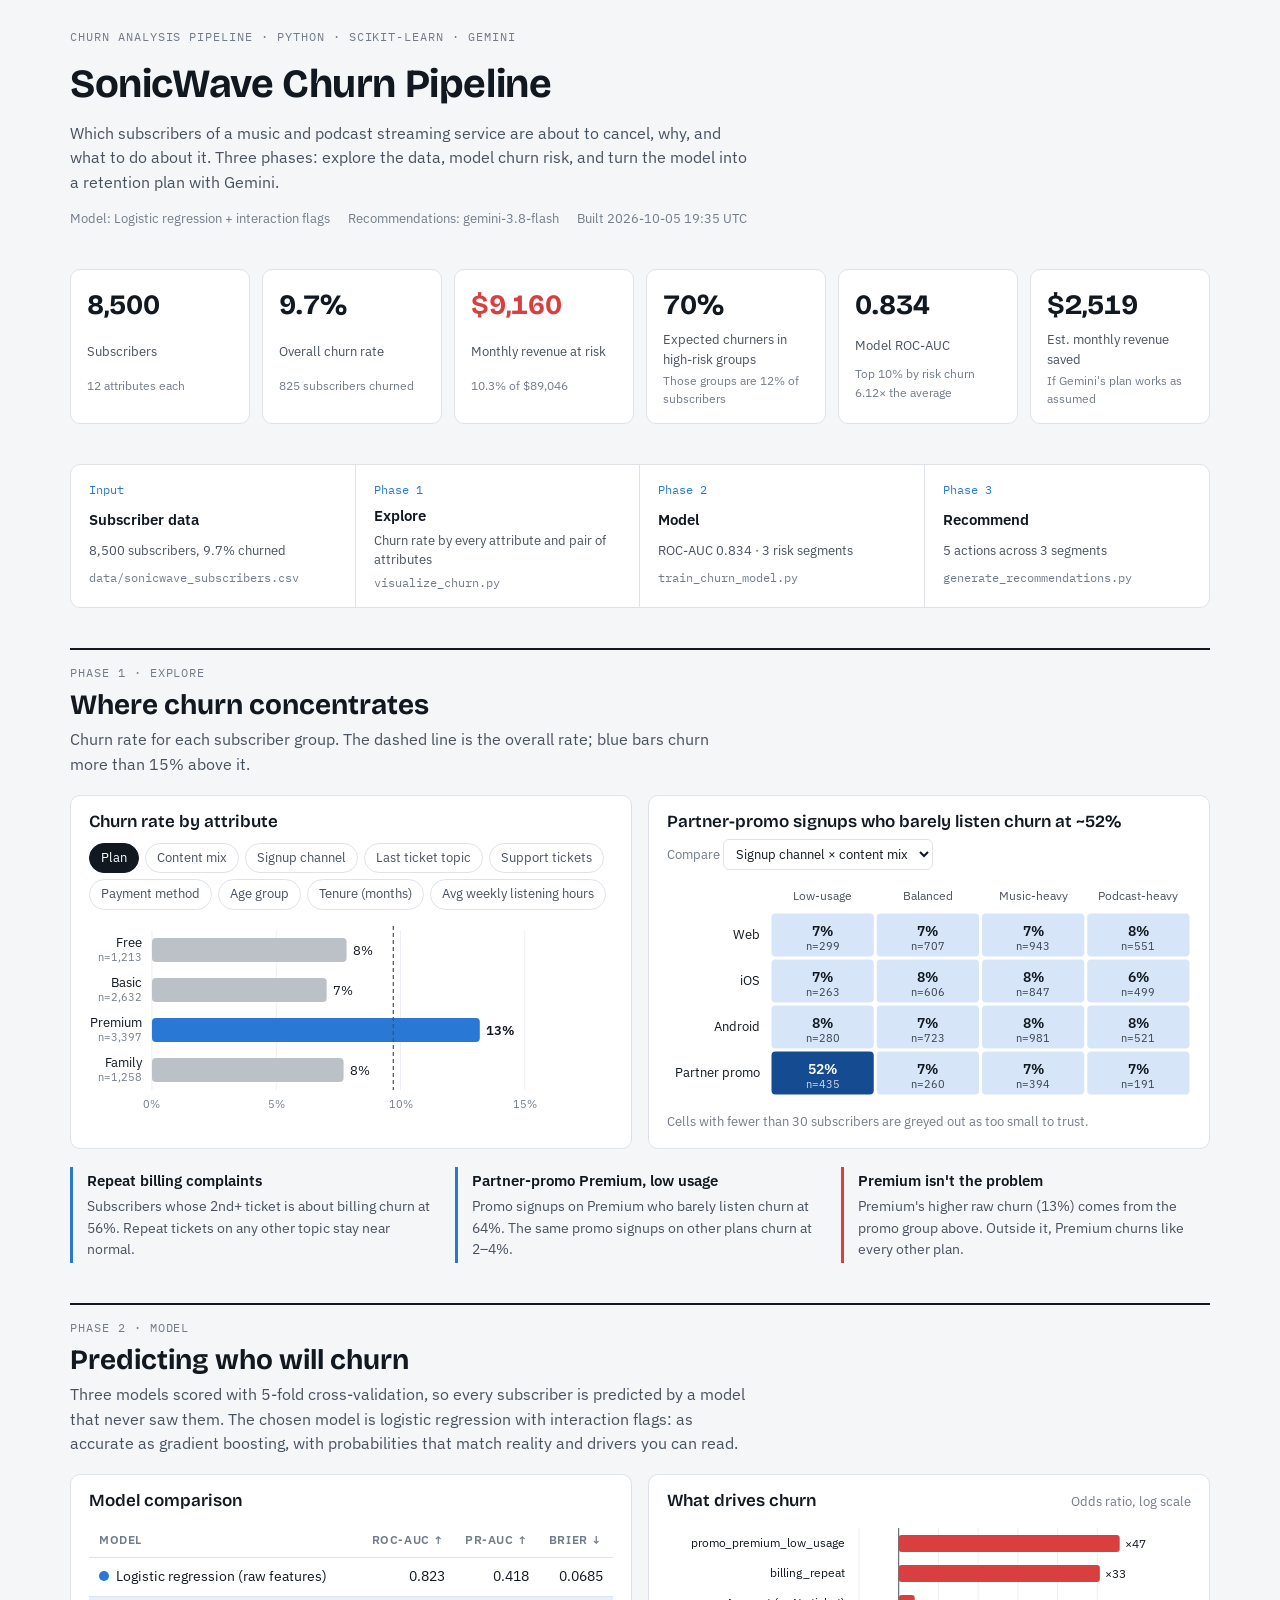
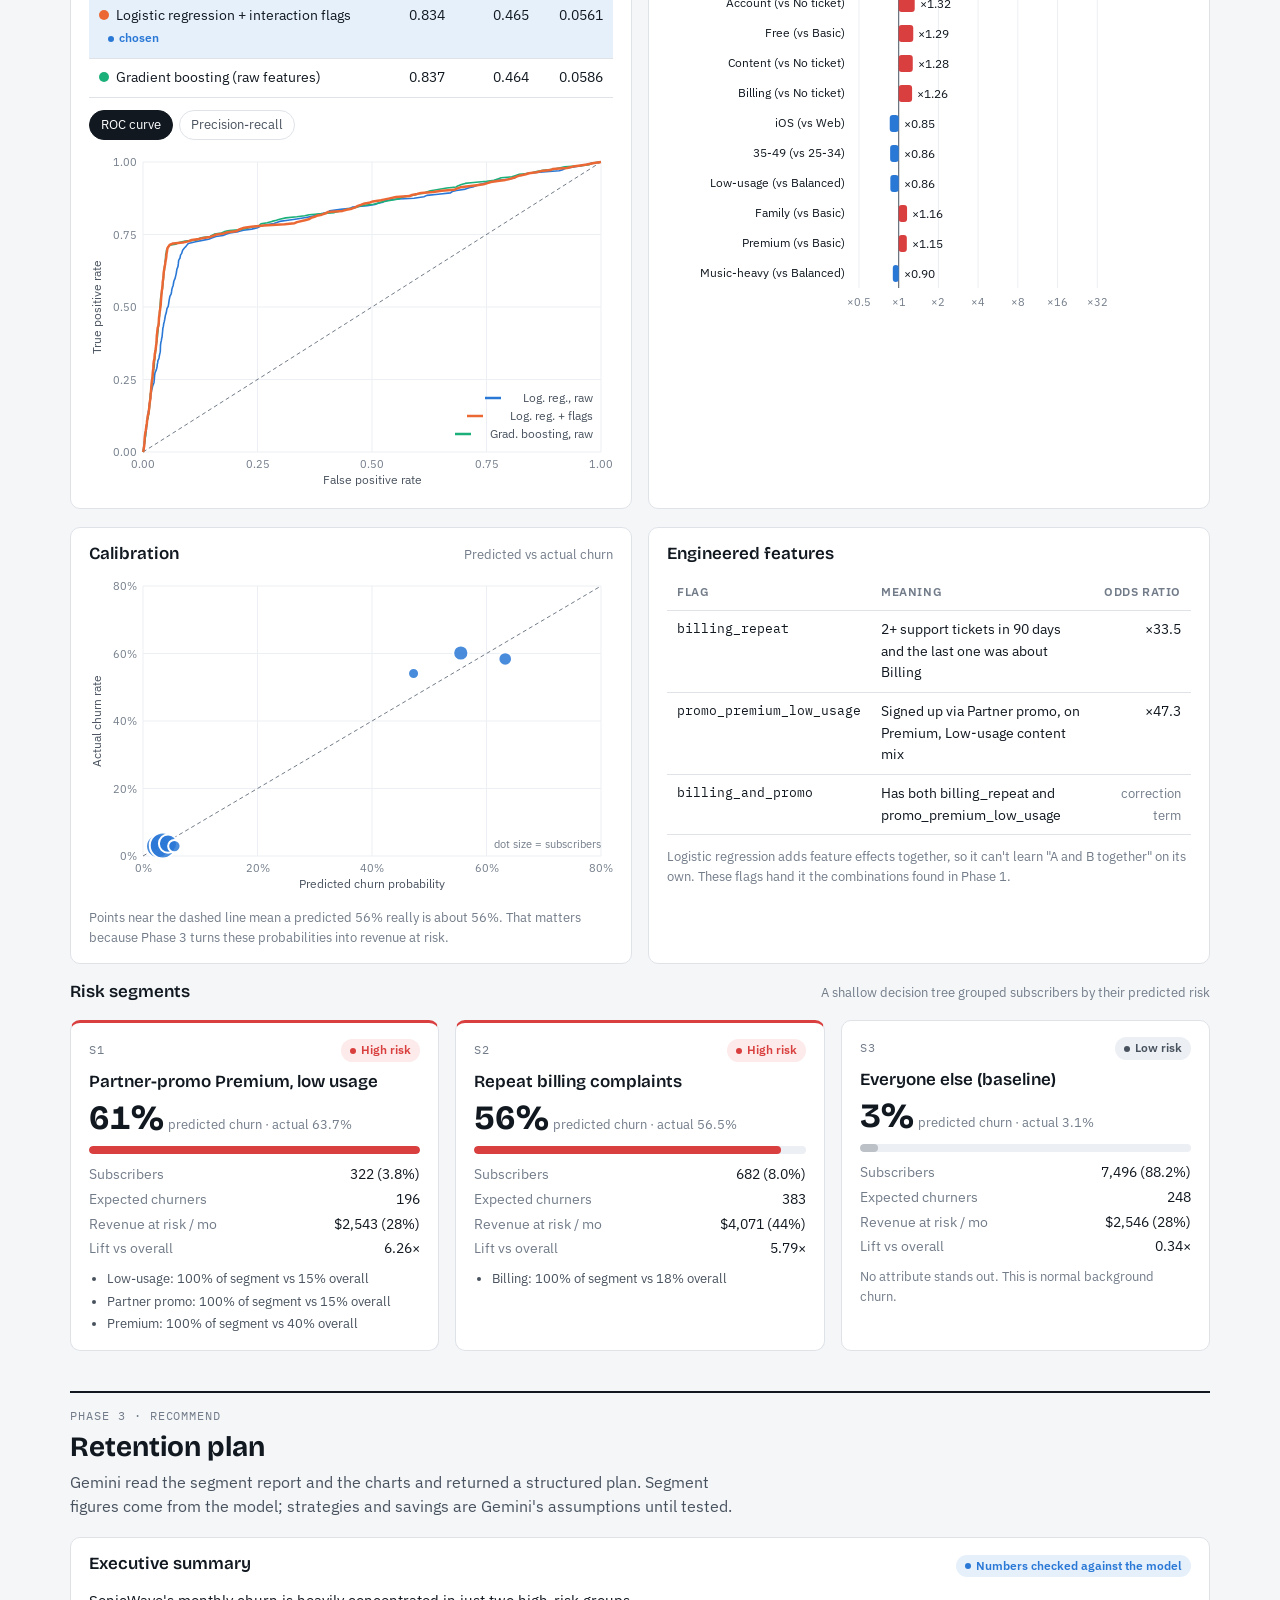
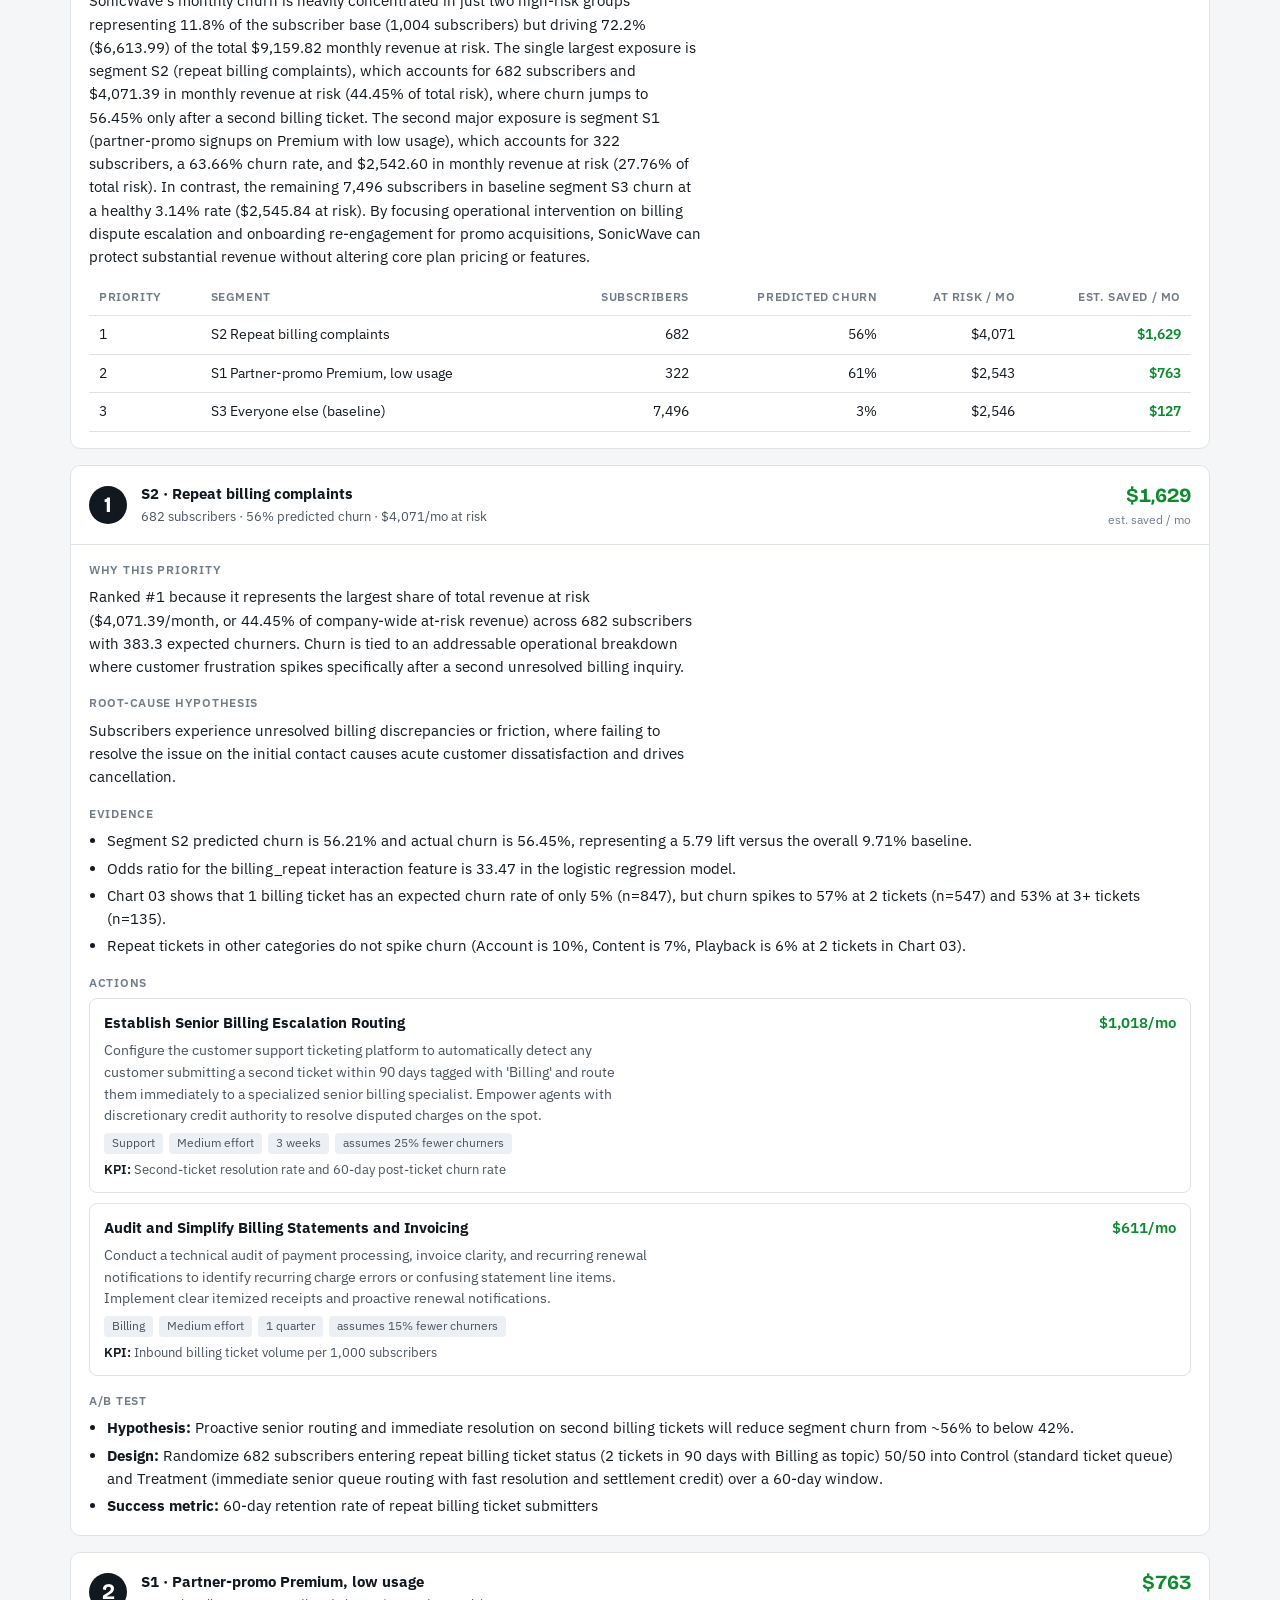
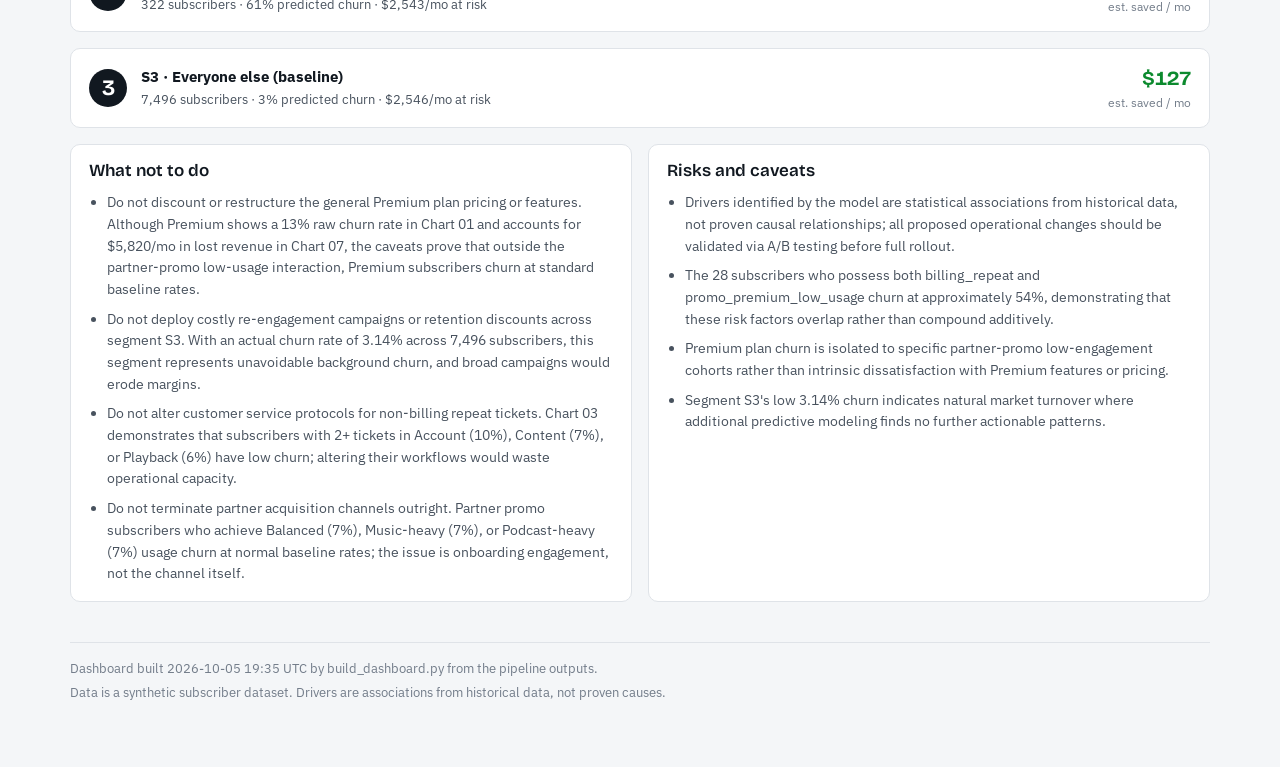
==== docs/index.html @ 5068f69f "Add web dashboard for the whole pipeline build_dashboard.py injects Phase 1 aggregates, Phase 2 mode" ====
<!doctype html>
<html lang="en">
<head>
<meta charset="utf-8">
<meta name="viewport" content="width=device-width, initial-scale=1, viewport-fit=cover">
<title>SonicWave Churn Pipeline</title>
<link rel="preconnect" href="https://fonts.googleapis.com">
<link rel="preconnect" href="https://fonts.gstatic.com" crossorigin>
<link rel="stylesheet" href="https://fonts.googleapis.com/css2?family=Bricolage+Grotesque:opsz,wght@12..96,600;12..96,700&family=IBM+Plex+Mono:wght@400;500&family=IBM+Plex+Sans:wght@400;500;600&display=swap">
<style>
/* Layout: a single analyst's notebook column (max 1180px) that walks the pipeline in order:
   KPIs -> pipeline map -> Phase 1 explore -> Phase 2 model -> Phase 3 plan. Charts sit on quiet
   surfaces; color is reserved for data (blue = high risk / chosen, red = raises churn). */
:root {
  --bg: #f4f6f8;
  --surface: #ffffff;
  --ink: #111820;
  --ink-2: #48525e;
  --muted: #727c89;
  --line: #dfe3e8;
  --grid: #eceff3;
  --accent: #2a78d6;
  --accent-soft: #e6f0fb;
  --risk: #d93f3e;
  --risk-soft: #fcebea;
  --good: #0c8a2e;
  --bar-muted: #bcc1c8;
  --s1: #2a78d6; --s2: #eb6834; --s3: #1baf7a;
  --h0: #f1f5fb; --h1: #d6e5f8; --h2: #a9c9f0; --h3: #5f9ce6; --h4: #2a78d6; --h5: #154c91;
  --h-ink-lo: #111820; --h-ink-hi: #ffffff;
  --font-display: "Bricolage Grotesque", "Segoe UI", system-ui, sans-serif;
  --font-body: "IBM Plex Sans", "Segoe UI", system-ui, -apple-system, sans-serif;
  --font-data: "IBM Plex Mono", ui-monospace, "Cascadia Mono", Consolas, monospace;
  --radius: 10px;
}
@media (prefers-color-scheme: dark) {
  :root:not([data-theme="light"]) {
    --bg: #0e1116; --surface: #161b22; --ink: #edf1f6; --ink-2: #b3bcc8; --muted: #8590a0;
    --line: #29313c; --grid: #1f262f; --accent: #4a92ea; --accent-soft: #1a2a40;
    --risk: #ef6b6a; --risk-soft: #3a1d20; --good: #3fbf62; --bar-muted: #4c5562;
    --s1: #3987e5; --s2: #d95926; --s3: #199e70;
    --h0: #1b222c; --h1: #1d3352; --h2: #234b7d; --h3: #2f6ab0; --h4: #4a92ea; --h5: #9cc5f5;
    --h-ink-lo: #edf1f6; --h-ink-hi: #0e1116;
    color-scheme: dark;
  }
}
:root[data-theme="dark"] {
  --bg: #0e1116; --surface: #161b22; --ink: #edf1f6; --ink-2: #b3bcc8; --muted: #8590a0;
  --line: #29313c; --grid: #1f262f; --accent: #4a92ea; --accent-soft: #1a2a40;
  --risk: #ef6b6a; --risk-soft: #3a1d20; --good: #3fbf62; --bar-muted: #4c5562;
  --s1: #3987e5; --s2: #d95926; --s3: #199e70;
  --h0: #1b222c; --h1: #1d3352; --h2: #234b7d; --h3: #2f6ab0; --h4: #4a92ea; --h5: #9cc5f5;
  --h-ink-lo: #edf1f6; --h-ink-hi: #0e1116;
  color-scheme: dark;
}
* { box-sizing: border-box; }
body { background: var(--bg); color: var(--ink); font-family: var(--font-body); font-size: 15px; line-height: 1.55; margin: 0; }
.wrap { max-width: 1180px; margin: 0 auto; padding-inline: 20px; padding-block: 28px 64px; display: grid; gap: 40px; }
h1, h2, h3 { font-family: var(--font-display); text-wrap: balance; margin: 0; line-height: 1.15; }
h1 { font-size: clamp(28px, 4vw, 40px); font-weight: 700; letter-spacing: -0.01em; }
h2 { font-size: clamp(22px, 2.6vw, 28px); font-weight: 700; }
h3 { font-size: 17px; font-weight: 600; }
p { margin: 0; max-width: 68ch; }
.eyebrow { font-family: var(--font-data); font-size: 12px; letter-spacing: 0.08em; text-transform: uppercase; color: var(--muted); }
.lede { color: var(--ink-2); font-size: 16px; }
.num { font-variant-numeric: tabular-nums; }
.mono { font-family: var(--font-data); }
a { color: var(--accent); }
:focus-visible { outline: 2px solid var(--accent); outline-offset: 2px; border-radius: 4px; }

/* header */
header { display: grid; gap: 14px; }
.meta { display: flex; flex-wrap: wrap; gap: 6px 18px; color: var(--muted); font-size: 13px; }

/* KPI strip */
.kpis { display: grid; grid-template-columns: repeat(auto-fit, minmax(170px, 1fr)); gap: 12px; }
.kpi { background: var(--surface); border: 1px solid var(--line); border-radius: var(--radius); padding: 14px 16px; display: grid; gap: 2px; }
.kpi .v { font-family: var(--font-display); font-size: 28px; font-weight: 700; font-variant-numeric: tabular-nums; }
.kpi .l { font-size: 13px; color: var(--ink-2); }
.kpi .d { font-size: 12px; color: var(--muted); }
.kpi.alert .v { color: var(--risk); }

/* pipeline map */
.pipeline { display: grid; grid-template-columns: repeat(4, minmax(0, 1fr)); gap: 0; background: var(--surface); border: 1px solid var(--line); border-radius: var(--radius); overflow: hidden; }
.step { padding: 16px 18px; display: grid; gap: 4px; text-decoration: none; color: inherit; border-right: 1px solid var(--line); position: relative; }
.step:last-child { border-right: 0; }
.step:hover { background: var(--accent-soft); }
.step .k { font-family: var(--font-data); font-size: 12px; color: var(--accent); }
.step .t { font-weight: 600; }
.step .o { font-size: 12.5px; color: var(--ink-2); }
.step .f { font-family: var(--font-data); font-size: 11.5px; color: var(--muted); overflow-wrap: anywhere; }
@media (max-width: 760px) { .pipeline { grid-template-columns: 1fr 1fr; } .step:nth-child(2) { border-right: 0; } .step:nth-child(-n+2) { border-bottom: 1px solid var(--line); } }
@media (max-width: 440px) { .pipeline { grid-template-columns: 1fr; } .step { border-right: 0; border-bottom: 1px solid var(--line); } .step:last-child { border-bottom: 0; } }

/* sections */
section { display: grid; gap: 18px; scroll-margin-top: 16px; }
.sec-head { display: grid; gap: 6px; border-top: 2px solid var(--ink); padding-top: 14px; }
.grid2 { display: grid; grid-template-columns: repeat(2, minmax(0, 1fr)); gap: 16px; }
.grid3 { display: grid; grid-template-columns: repeat(3, minmax(0, 1fr)); gap: 16px; }
@media (max-width: 900px) { .grid2, .grid3 { grid-template-columns: 1fr; } }
.panel { background: var(--surface); border: 1px solid var(--line); border-radius: var(--radius); padding: 16px 18px; display: grid; gap: 12px; min-width: 0; align-content: start; }
.panel-head { display: flex; flex-wrap: wrap; justify-content: space-between; align-items: baseline; gap: 8px 16px; }
.note { font-size: 12.5px; color: var(--muted); }
.chart { width: 100%; min-height: 120px; position: relative; }
.chart svg { display: block; width: 100%; height: auto; overflow: visible; }
.chart text { font-family: var(--font-body); }

/* controls */
.chips { display: flex; flex-wrap: wrap; gap: 6px; }
.chip { font: inherit; font-size: 13px; border: 1px solid var(--line); background: var(--surface); color: var(--ink-2); padding: 4px 11px; border-radius: 999px; cursor: pointer; }
.chip:hover { border-color: var(--accent); color: var(--ink); }
.chip[aria-pressed="true"] { background: var(--ink); border-color: var(--ink); color: var(--surface); }
select.sel { font: inherit; font-size: 13px; padding: 5px 8px; border-radius: 6px; border: 1px solid var(--line); background: var(--surface); color: var(--ink); max-width: 100%; }

/* findings */
.findings { display: grid; grid-template-columns: repeat(3, minmax(0, 1fr)); gap: 16px; }
@media (max-width: 900px) { .findings { grid-template-columns: 1fr; } }
.finding { border-left: 3px solid var(--accent); padding: 2px 0 2px 14px; display: grid; gap: 4px; }
.finding.corr { border-left-color: var(--risk); }
.finding b { font-weight: 600; }
.finding span { color: var(--ink-2); font-size: 14px; }

/* tables */
.tbl-wrap { overflow-x: auto; }
table { border-collapse: collapse; width: 100%; font-size: 14px; }
.tbl-wrap table { min-width: 480px; }
th, td { text-align: left; padding: 8px 10px; border-bottom: 1px solid var(--line); vertical-align: top; }
th { font-size: 12px; font-weight: 600; color: var(--muted); text-transform: uppercase; letter-spacing: 0.05em; white-space: nowrap; }
td.r, th.r { text-align: right; font-variant-numeric: tabular-nums; }
tr.chosen td { background: var(--accent-soft); }
.pill { display: inline-flex; align-items: center; gap: 5px; font-size: 12px; font-weight: 600; padding: 2px 9px; border-radius: 999px; white-space: nowrap; }
.pill.high { background: var(--risk-soft); color: var(--risk); }
.pill.low { background: var(--grid); color: var(--ink-2); }
.pill.medium { background: var(--accent-soft); color: var(--accent); }
.pill.ok { background: var(--accent-soft); color: var(--accent); }
.pill::before { content: ""; width: 6px; height: 6px; border-radius: 50%; background: currentColor; }

/* segment cards */
.seg { display: grid; gap: 10px; }
.seg.high { border-top: 3px solid var(--risk); }
.seg .big { font-family: var(--font-display); font-size: 34px; font-weight: 700; line-height: 1; font-variant-numeric: tabular-nums; }
.seg dl { display: grid; grid-template-columns: auto 1fr; gap: 4px 14px; margin: 0; font-size: 13.5px; }
.seg dt { color: var(--muted); }
.seg dd { margin: 0; text-align: right; font-variant-numeric: tabular-nums; }
.seg ul { margin: 0; padding-left: 18px; font-size: 13px; color: var(--ink-2); display: grid; gap: 2px; }
.meter { height: 8px; background: var(--grid); border-radius: 4px; overflow: hidden; }
.meter i { display: block; height: 100%; background: var(--accent); border-radius: 4px; }

/* plans */
details.plan { background: var(--surface); border: 1px solid var(--line); border-radius: var(--radius); }
details.plan > summary { list-style: none; cursor: pointer; padding: 14px 18px; display: grid; grid-template-columns: auto minmax(0, 1fr) auto; gap: 14px; align-items: center; }
details.plan > summary::-webkit-details-marker { display: none; }
.rank { font-family: var(--font-display); font-weight: 700; font-size: 22px; width: 38px; height: 38px; border-radius: 50%; display: grid; place-items: center; background: var(--ink); color: var(--surface); }
.sumtext { display: grid; gap: 2px; min-width: 0; }
.sumtext .sub { font-size: 13px; color: var(--ink-2); }
.saved { text-align: right; font-size: 12px; color: var(--muted); }
.saved b { display: block; font-family: var(--font-display); font-size: 20px; color: var(--good); font-variant-numeric: tabular-nums; }
.plan-body { padding: 0 18px 18px; display: grid; gap: 16px; border-top: 1px solid var(--line); padding-top: 16px; }
.plan-body h4 { margin: 0 0 6px; font-size: 12px; text-transform: uppercase; letter-spacing: 0.06em; color: var(--muted); font-weight: 600; }
.plan-body ul { margin: 0; padding-left: 18px; display: grid; gap: 4px; }
.chev { transition: transform .2s; color: var(--muted); }
details[open] .chev { transform: rotate(90deg); }
.actions { display: grid; gap: 10px; }
.action { border: 1px solid var(--line); border-radius: 8px; padding: 12px 14px; display: grid; gap: 6px; }
.action-top { display: flex; flex-wrap: wrap; justify-content: space-between; gap: 6px 12px; align-items: baseline; }
.tags { display: flex; flex-wrap: wrap; gap: 6px; }
.tag { font-size: 12px; padding: 1px 8px; border-radius: 4px; background: var(--grid); color: var(--ink-2); white-space: nowrap; }
.action p { font-size: 14px; color: var(--ink-2); }
.kv { font-size: 13px; color: var(--ink-2); }
.kv b { color: var(--ink); font-weight: 600; }
.lists { display: grid; grid-template-columns: repeat(2, minmax(0, 1fr)); gap: 16px; }
@media (max-width: 900px) { .lists { grid-template-columns: 1fr; } }
.lists ul { margin: 0; padding-left: 18px; display: grid; gap: 8px; font-size: 14px; color: var(--ink-2); }
.empty { border: 1px dashed var(--line); border-radius: var(--radius); padding: 22px; color: var(--ink-2); display: grid; gap: 6px; }
@media (max-width: 560px) { details.plan > summary { grid-template-columns: auto minmax(0, 1fr); } .saved { grid-column: 2; text-align: left; } .saved b { display: inline; margin-right: 6px; } }

/* tooltip */
#tip { position: fixed; pointer-events: none; z-index: 10; background: var(--ink); color: var(--surface); font-size: 12.5px; line-height: 1.4; padding: 7px 10px; border-radius: 6px; max-width: 260px; opacity: 0; transition: opacity .1s; }
#tip.on { opacity: 1; }
#tip b { font-weight: 600; }
footer { color: var(--muted); font-size: 13px; display: grid; gap: 4px; border-top: 1px solid var(--line); padding-top: 16px; }
@media (prefers-reduced-motion: reduce) { * { transition: none !important; } }
</style>
</head>
<body>
<div class="wrap">
  <header>
    <div class="eyebrow">Churn analysis pipeline · Python · scikit-learn · Gemini</div>
    <h1>SonicWave Churn Pipeline</h1>
    <p class="lede" id="lede">Which subscribers of a music and podcast streaming service are about to cancel, why, and what to do about it. Three phases: explore the data, model churn risk, and turn the model into a retention plan with Gemini.</p>
    <div class="meta" id="meta"></div>
  </header>

  <div class="kpis" id="kpis" aria-label="Headline numbers"></div>

  <nav class="pipeline" aria-label="Pipeline stages">
    <a class="step" href="#data"><span class="k">Input</span><span class="t">Subscriber data</span><span class="o" id="step-data"></span><span class="f">data/sonicwave_subscribers.csv</span></a>
    <a class="step" href="#explore"><span class="k">Phase 1</span><span class="t">Explore</span><span class="o">Churn rate by every attribute and pair of attributes</span><span class="f">visualize_churn.py</span></a>
    <a class="step" href="#model"><span class="k">Phase 2</span><span class="t">Model</span><span class="o" id="step-model"></span><span class="f">train_churn_model.py</span></a>
    <a class="step" href="#plan"><span class="k">Phase 3</span><span class="t">Recommend</span><span class="o" id="step-plan"></span><span class="f">generate_recommendations.py</span></a>
  </nav>

  <section id="explore" aria-labelledby="h-explore">
    <div class="sec-head">
      <div class="eyebrow">Phase 1 · Explore</div>
      <h2 id="h-explore">Where churn concentrates</h2>
      <p class="lede" id="data">Churn rate for each subscriber group. The dashed line is the overall rate; blue bars churn more than 15% above it.</p>
    </div>
    <div class="grid2">
      <div class="panel">
        <div class="panel-head"><h3>Churn rate by attribute</h3></div>
        <div class="chips" id="attr-chips" role="group" aria-label="Attribute"></div>
        <div class="chart" id="attr-chart"></div>
      </div>
      <div class="panel">
        <div class="panel-head">
          <h3 id="heat-title">Two attributes combined</h3>
          <label class="note" for="heat-sel">Compare
            <select class="sel" id="heat-sel"></select>
          </label>
        </div>
        <div class="chart" id="heat-chart"></div>
        <div class="note">Cells with fewer than 30 subscribers are greyed out as too small to trust.</div>
      </div>
    </div>
    <div class="findings" id="findings"></div>
  </section>

  <section id="model" aria-labelledby="h-model">
    <div class="sec-head">
      <div class="eyebrow">Phase 2 · Model</div>
      <h2 id="h-model">Predicting who will churn</h2>
      <p class="lede">Three models scored with 5-fold cross-validation, so every subscriber is predicted by a model that never saw them. The chosen model is logistic regression with interaction flags: as accurate as gradient boosting, with probabilities that match reality and drivers you can read.</p>
    </div>
    <div class="grid2">
      <div class="panel">
        <div class="panel-head"><h3>Model comparison</h3></div>
        <div class="tbl-wrap"><table id="metrics-tbl"></table></div>
        <div class="chips" id="curve-chips" role="group" aria-label="Curve"></div>
        <div class="chart" id="curve-chart"></div>
      </div>
      <div class="panel">
        <div class="panel-head"><h3>What drives churn</h3><span class="note">Odds ratio, log scale</span></div>
        <div class="chart" id="odds-chart"></div>
      </div>
    </div>
    <div class="grid2">
      <div class="panel">
        <div class="panel-head"><h3>Calibration</h3><span class="note">Predicted vs actual churn</span></div>
        <div class="chart" id="cal-chart"></div>
        <p class="note">Points near the dashed line mean a predicted 56% really is about 56%. That matters because Phase 3 turns these probabilities into revenue at risk.</p>
      </div>
      <div class="panel">
        <div class="panel-head"><h3>Engineered features</h3></div>
        <div class="tbl-wrap"><table id="flags-tbl"></table></div>
        <p class="note">Logistic regression adds feature effects together, so it can't learn "A and B together" on its own. These flags hand it the combinations found in Phase 1.</p>
      </div>
    </div>
    <div class="panel-head"><h3>Risk segments</h3><span class="note">A shallow decision tree grouped subscribers by their predicted risk</span></div>
    <div class="grid3" id="segments"></div>
  </section>

  <section id="plan" aria-labelledby="h-plan">
    <div class="sec-head">
      <div class="eyebrow">Phase 3 · Recommend</div>
      <h2 id="h-plan">Retention plan</h2>
      <p class="lede" id="plan-lede">Gemini read the segment report and the charts and returned a structured plan. Segment figures come from the model; strategies and savings are Gemini's assumptions until tested.</p>
    </div>
    <div id="plan-body" style="display:grid;gap:16px"></div>
  </section>

  <footer>
    <span id="built"></span>
    <span>Data is a synthetic subscriber dataset. Drivers are associations from historical data, not proven causes.</span>
  </footer>
</div>
<div id="tip" role="tooltip"></div>

<script>
const D = {"built_at":"2026-10-05 19:35 UTC","phase1":{"overall":0.0971,"attributes":{"plan_type":{"label":"Plan","rows":[{"label":"Free","rate":0.0783,"n":1213},{"label":"Basic","rate":0.0703,"n":2632},{"label":"Premium","rate":0.1319,"n":3397},{"label":"Family","rate":0.0771,"n":1258}]},"content_mix":{"label":"Content mix","rows":[{"label":"Low-usage","rate":0.2263,"n":1277},{"label":"Balanced","rate":0.0727,"n":2296},{"label":"Music-heavy","rate":0.0761,"n":3165},{"label":"Podcast-heavy","rate":0.0726,"n":1762}]},"signup_channel":{"label":"Signup channel","rows":[{"label":"Web","rate":0.0736,"n":2500},{"label":"iOS","rate":0.0727,"n":2215},{"label":"Android","rate":0.077,"n":2505},{"label":"Partner promo","rate":0.2242,"n":1280}]},"last_ticket_topic":{"label":"Last ticket topic","rows":[{"label":"No ticket","rate":0.0571,"n":4620},{"label":"Account","rate":0.059,"n":661},{"label":"Billing","rate":0.2812,"n":1529},{"label":"Content","rate":0.0686,"n":481},{"label":"Playback","rate":0.0488,"n":1209}]},"tickets_bucket":{"label":"Support tickets (last 90 days)","rows":[{"label":"0","rate":0.0571,"n":4620},{"label":"1","rate":0.0543,"n":2836},{"label":"2","rate":0.3948,"n":846},{"label":"3+","rate":0.3687,"n":198}]},"payment_method":{"label":"Payment method","rows":[{"label":"Credit card","rate":0.0929,"n":4705},{"label":"Debit","rate":0.1008,"n":1666},{"label":"PayPal","rate":0.1046,"n":1702},{"label":"Gift card","rate":0.0984,"n":427}]},"age_group":{"label":"Age group","rows":[{"label":"Under 25","rate":0.09,"n":1923},{"label":"25-34","rate":0.0971,"n":2903},{"label":"35-49","rate":0.1023,"n":2356},{"label":"50 plus","rate":0.0979,"n":1318}]},"tenure_bucket":{"label":"Tenure (months)","rows":[{"label":"1-3","rate":0.0973,"n":329},{"label":"4-6","rate":0.1117,"n":1253},{"label":"7-12","rate":0.0995,"n":2824},{"label":"13-24","rate":0.0955,"n":2732},{"label":"25-60","rate":0.0815,"n":1362}]},"hours_bucket":{"label":"Avg weekly listening hours (quintile)","rows":[{"label":"0-4h","rate":0.0935,"n":1712},{"label":"4-7h","rate":0.094,"n":1724},{"label":"7-10h","rate":0.0941,"n":1668},{"label":"10-16h","rate":0.1179,"n":1705},{"label":"16-40h","rate":0.0857,"n":1691}]}},"heatmaps":{"tickets_topic":{"title":"Repeat tickets only predict churn when the topic is Billing","row_label":"Support tickets (last 90 days)","col_label":"Last ticket topic","rows":["0","1","2","3+"],"cols":["No ticket","Account","Billing","Content","Playback"],"cells":[[{"rate":0.0571,"n":4620},{"rate":null,"n":0},{"rate":null,"n":0},{"rate":null,"n":0},{"rate":null,"n":0}],[{"rate":null,"n":0},{"rate":0.0542,"n":554},{"rate":0.0531,"n":847},{"rate":0.0695,"n":417},{"rate":0.0491,"n":1018}],[{"rate":null,"n":0},{"rate":0.0976,"n":82},{"rate":0.5722,"n":547},{"rate":0.0741,"n":54},{"rate":0.0552,"n":163}],[{"rate":null,"n":0},{"rate":0.04,"n":25},{"rate":0.5333,"n":135},{"rate":0.0,"n":10},{"rate":0.0,"n":28}]]},"channel_mix":{"title":"Partner-promo signups who barely listen churn at ~52%","row_label":"Signup channel","col_label":"Content mix","rows":["Web","iOS","Android","Partner promo"],"cols":["Low-usage","Balanced","Music-heavy","Podcast-heavy"],"cells":[[{"rate":0.0736,"n":299},{"rate":0.0736,"n":707},{"rate":0.0721,"n":943},{"rate":0.0762,"n":551}],[{"rate":0.0722,"n":263},{"rate":0.0776,"n":606},{"rate":0.0756,"n":847},{"rate":0.0621,"n":499}],[{"rate":0.0821,"n":280},{"rate":0.0678,"n":723},{"rate":0.0815,"n":981},{"rate":0.0787,"n":521}],[{"rate":0.5172,"n":435},{"rate":0.0731,"n":260},{"rate":0.0736,"n":394},{"rate":0.0733,"n":191}]]},"plan_topic":{"title":"Billing tickets raise churn on every plan","row_label":"Plan","col_label":"Last ticket topic","rows":["Free","Basic","Premium","Family"],"cols":["No ticket","Account","Billing","Content","Playback"],"cells":[[{"rate":0.0367,"n":626},{"rate":0.0467,"n":107},{"rate":0.2489,"n":225},{"rate":0.0857,"n":70},{"rate":0.027,"n":185}],[{"rate":0.0284,"n":1446},{"rate":0.0379,"n":211},{"rate":0.2587,"n":491},{"rate":0.0276,"n":145},{"rate":0.0147,"n":339}],[{"rate":0.0941,"n":1880},{"rate":0.095,"n":242},{"rate":0.3069,"n":593},{"rate":0.1111,"n":180},{"rate":0.0916,"n":502}],[{"rate":0.0344,"n":668},{"rate":0.0297,"n":101},{"rate":0.2955,"n":220},{"rate":0.0349,"n":86},{"rate":0.0164,"n":183}]]}},"revenue_by_plan":[{"plan":"Basic","lost":1478.15,"total":21029.68},{"plan":"Premium","lost":5819.52,"total":44127.03},{"plan":"Family","lost":1842.03,"total":23889.42}]},"segments":{"generated_at":"2026-10-05T19:28:50+00:00","purpose":"Churn-risk segments for SonicWave subscribers. Use these to decide which groups to target and what retention actions to take.","dataset":{"subscribers":8500,"overall_churn_rate":0.0971,"total_monthly_revenue":89046.13,"expected_monthly_revenue_at_risk":9159.82},"model":{"type":"Logistic regression + interaction flags","validation":"5-fold stratified cross-validation; segment figures use out-of-fold predictions","metrics":{"roc_auc":0.8337,"pr_auc":0.4648,"brier":0.0561,"top_decile_churn_rate":0.5941,"top_decile_lift":6.12,"top_decile_share_of_churners_captured":0.6121},"engineered_features":{"billing_repeat":"2+ support tickets in 90 days and the last one was about Billing","promo_premium_low_usage":"Signed up via Partner promo, on Premium, Low-usage content mix","billing_and_promo":"Has both billing_repeat and promo_premium_low_usage"}},"segments":[{"segment_id":"S1","name":"Partner-promo Premium, low usage","rule":["NOT (2+ support tickets in 90 days and the last one was about Billing)","Signed up via Partner promo, on Premium, Low-usage content mix"],"risk_tier":"High","subscribers":322,"share_of_base":0.0379,"predicted_churn_rate":0.6079,"actual_churn_rate":0.6366,"lift_vs_overall":6.26,"expected_churners":195.7,"monthly_revenue":4182.78,"expected_monthly_revenue_at_risk":2542.6,"share_of_total_revenue_at_risk":0.2776,"plan_mix":{"Premium":1.0},"median_tenure_months":11.0,"median_weekly_hours":8.05,"distinguishing_traits":[{"attribute":"content_mix","value":"Low-usage","share_in_segment":1.0,"share_in_population":0.15,"over_representation":6.66},{"attribute":"signup_channel","value":"Partner promo","share_in_segment":1.0,"share_in_population":0.151,"over_representation":6.64},{"attribute":"plan_type","value":"Premium","share_in_segment":1.0,"share_in_population":0.4,"over_representation":2.5}]},{"segment_id":"S2","name":"Repeat billing complaints","rule":["2+ support tickets in 90 days and the last one was about Billing"],"risk_tier":"High","subscribers":682,"share_of_base":0.0802,"predicted_churn_rate":0.5621,"actual_churn_rate":0.5645,"lift_vs_overall":5.79,"expected_churners":383.3,"monthly_revenue":7242.07,"expected_monthly_revenue_at_risk":4071.39,"share_of_total_revenue_at_risk":0.4445,"plan_mix":{"Premium":0.399,"Basic":0.318,"Family":0.152,"Free":0.13},"median_tenure_months":11.0,"median_weekly_hours":8.1,"distinguishing_traits":[{"attribute":"last_ticket_topic","value":"Billing","share_in_segment":1.0,"share_in_population":0.18,"over_representation":5.56}]},{"segment_id":"S3","name":"Everyone else (baseline)","rule":["NOT (2+ support tickets in 90 days and the last one was about Billing)","NOT (Signed up via Partner promo, on Premium, Low-usage content mix)"],"risk_tier":"Low","subscribers":7496,"share_of_base":0.8819,"predicted_churn_rate":0.0331,"actual_churn_rate":0.0314,"lift_vs_overall":0.34,"expected_churners":248.1,"monthly_revenue":77621.28,"expected_monthly_revenue_at_risk":2545.84,"share_of_total_revenue_at_risk":0.2779,"plan_mix":{"Premium":0.374,"Basic":0.322,"Family":0.154,"Free":0.15},"median_tenure_months":12.0,"median_weekly_hours":8.0,"distinguishing_traits":[]}],"churn_drivers":[{"feature":"promo_premium_low_usage","comparison":"if present vs absent","odds_ratio":47.323,"direction":"raises churn"},{"feature":"billing_repeat","comparison":"if present vs absent","odds_ratio":33.47,"direction":"raises churn"},{"feature":"last_ticket_topic = Account","comparison":"vs No ticket","odds_ratio":1.322,"direction":"raises churn"},{"feature":"plan_type = Free","comparison":"vs Basic","odds_ratio":1.289,"direction":"raises churn"},{"feature":"last_ticket_topic = Content","comparison":"vs No ticket","odds_ratio":1.278,"direction":"raises churn"},{"feature":"last_ticket_topic = Billing","comparison":"vs No ticket","odds_ratio":1.263,"direction":"raises churn"}],"caveats":["Drivers are associations from historical data, not proven causes; test interventions before rolling out.","Premium's higher raw churn rate (13% vs 7-8%) is almost entirely explained by Premium subscribers being over-represented in the partner-promo low-usage group; outside it, Premium churns like every other plan.","Subscribers with both billing_repeat and promo_premium_low_usage (28 people) churn at ~54%, not higher: the two risks overlap rather than stack. The model includes a billing_and_promo correction term for this, which is left out of churn_drivers.","Subscribers outside the high-risk segments churn at about 3%, and the model finds no further pattern there; treat that as baseline churn."]},"model":{"chosen_model":"Logistic regression + interaction flags","curves":{"Logistic regression (raw features)":{"roc":[[0.0,0.0],[0.0012,0.0061],[0.0018,0.0133],[0.0025,0.0194],[0.0033,0.0364],[0.0042,0.0412],[0.0051,0.0521],[0.0059,0.0642],[0.0068,0.0703],[0.0074,0.0776],[0.0083,0.0958],[0.009,0.1079],[0.0099,0.1176],[0.0109,0.1297],[0.0116,0.1382],[0.0125,0.1442],[0.0132,0.1479],[0.0137,0.1564],[0.0143,0.1697],[0.0152,0.1758],[0.0163,0.1855],[0.0169,0.1952],[0.0179,0.2048],[0.0185,0.2109],[0.0202,0.2218],[0.021,0.2267],[0.0225,0.2327],[0.0241,0.24],[0.0248,0.2545],[0.0254,0.2642],[0.0263,0.2727],[0.0276,0.2776],[0.0289,0.2824],[0.0296,0.2873],[0.0307,0.2945],[0.0313,0.303],[0.0321,0.3079],[0.0326,0.3152],[0.0344,0.3212],[0.0352,0.3261],[0.0361,0.3345],[0.0371,0.3418],[0.0378,0.3467],[0.0383,0.3685],[0.039,0.3782],[0.0399,0.383],[0.0407,0.3903],[0.0416,0.3976],[0.0423,0.4097],[0.0427,0.4158],[0.0435,0.4279],[0.0446,0.4339],[0.0452,0.4424],[0.0463,0.4485],[0.0473,0.457],[0.0489,0.4715],[0.0506,0.4788],[0.0522,0.4933],[0.0534,0.4982],[0.055,0.5018],[0.0563,0.5152],[0.0572,0.5248],[0.0588,0.537],[0.0615,0.5455],[0.0624,0.5539],[0.0629,0.56],[0.0645,0.5685],[0.0657,0.5733],[0.0664,0.5794],[0.0672,0.5879],[0.0684,0.5927],[0.0698,0.5976],[0.0709,0.6048],[0.0722,0.6133],[0.0731,0.6206],[0.0741,0.6303],[0.0764,0.64],[0.077,0.6485],[0.0778,0.6594],[0.0787,0.663],[0.0807,0.6691],[0.0818,0.6788],[0.0846,0.6848],[0.0855,0.6909],[0.0869,0.697],[0.0909,0.7042],[0.0939,0.7091],[0.0968,0.7152],[0.0988,0.7188],[0.1148,0.7248],[0.1295,0.7297],[0.1433,0.7333],[0.15,0.7382],[0.1591,0.743],[0.175,0.7467],[0.1827,0.7515],[0.1896,0.7552],[0.2082,0.76],[0.2195,0.7648],[0.2375,0.7685],[0.2499,0.7733],[0.2562,0.7782],[0.2676,0.783],[0.2859,0.7879],[0.2982,0.7952],[0.3166,0.7988],[0.3359,0.8036],[0.3556,0.8085],[0.3717,0.8133],[0.3776,0.8182],[0.3932,0.823],[0.4029,0.8267],[0.4074,0.8315],[0.4315,0.8364],[0.4525,0.84],[0.4579,0.8448],[0.49,0.8497],[0.5066,0.8533],[0.5137,0.8582],[0.5238,0.8618],[0.5279,0.8667],[0.5485,0.8715],[0.5917,0.8752],[0.6134,0.88],[0.6199,0.8848],[0.6446,0.8885],[0.6714,0.8933],[0.6753,0.8982],[0.6846,0.9018],[0.7041,0.9067],[0.7118,0.9115],[0.7225,0.9152],[0.7321,0.9212],[0.7455,0.9261],[0.7537,0.9297],[0.7665,0.9358],[0.7979,0.9406],[0.812,0.9455],[0.8151,0.9515],[0.8266,0.9552],[0.8401,0.9612],[0.8797,0.9661],[0.9089,0.9697],[0.9179,0.9745],[0.9229,0.9782],[0.9367,0.9818],[0.953,0.9867],[0.9683,0.9915],[0.9792,0.9952],[1.0,1.0]],"pr":[[0.0,1.0],[0.0376,0.5439],[0.0739,0.5351],[0.1152,0.5556],[0.1515,0.5482],[0.1903,0.5509],[0.223,0.538],[0.2545,0.5263],[0.2824,0.511],[0.3164,0.5088],[0.343,0.4965],[0.3842,0.5056],[0.4242,0.5117],[0.4582,0.5101],[0.4873,0.5038],[0.5139,0.4959],[0.5455,0.4934],[0.5697,0.485],[0.5964,0.4795],[0.6242,0.4755],[0.6582,0.4763],[0.6824,0.4703],[0.697,0.4585],[0.7115,0.4477],[0.72,0.4342],[0.7212,0.4173],[0.7248,0.4032],[0.7273,0.3896],[0.7297,0.377],[0.7333,0.3658],[0.7345,0.3542],[0.7382,0.3445],[0.7406,0.3348],[0.7455,0.3268],[0.7467,0.3177],[0.7503,0.3101],[0.7539,0.303],[0.7588,0.2967],[0.76,0.2893],[0.76,0.2819],[0.7624,0.2758],[0.7661,0.2703],[0.7685,0.2647],[0.7685,0.2586],[0.7697,0.2531],[0.7745,0.249],[0.7794,0.2451],[0.783,0.241],[0.7855,0.2368],[0.7879,0.2326],[0.7903,0.2286],[0.7915,0.2245],[0.7952,0.2212],[0.7976,0.2177],[0.7988,0.214],[0.8012,0.2107],[0.8036,0.2076],[0.8061,0.2046],[0.8073,0.2013],[0.8073,0.1979],[0.8097,0.1952],[0.8109,0.1923],[0.8158,0.1903],[0.8182,0.1879],[0.8218,0.1858],[0.823,0.1832],[0.8267,0.1812],[0.8315,0.1795],[0.8315,0.1769],[0.8327,0.1746],[0.8339,0.1723],[0.8364,0.1704],[0.84,0.1688],[0.84,0.1665],[0.8448,0.1652],[0.8473,0.1634],[0.8473,0.1612],[0.8485,0.1594],[0.8485,0.1573],[0.8509,0.1558],[0.8533,0.1543],[0.857,0.153],[0.8594,0.1516],[0.863,0.1504],[0.8679,0.1494],[0.8679,0.1477],[0.8691,0.1462],[0.8739,0.1453],[0.8752,0.1439],[0.8752,0.1422],[0.8752,0.1407],[0.8752,0.1391],[0.8752,0.1376],[0.88,0.1369],[0.88,0.1354],[0.88,0.134],[0.8824,0.133],[0.8848,0.132],[0.8861,0.1308],[0.8885,0.1298],[0.8909,0.1289],[0.8921,0.1278],[0.8921,0.1265],[0.8933,0.1254],[0.8982,0.1249],[0.9006,0.1241],[0.903,0.1232],[0.9042,0.1222],[0.9079,0.1216],[0.9115,0.121],[0.9152,0.1203],[0.9164,0.1194],[0.9224,0.1191],[0.9236,0.1182],[0.9285,0.1178],[0.9309,0.1171],[0.9333,0.1164],[0.9358,0.1157],[0.937,0.1149],[0.9382,0.114],[0.9394,0.1132],[0.9406,0.1124],[0.943,0.1118],[0.9467,0.1113],[0.9515,0.111],[0.9552,0.1105],[0.9612,0.1103],[0.9624,0.1096],[0.9624,0.1088],[0.9624,0.1079],[0.9624,0.1071],[0.9624,0.1063],[0.9636,0.1056],[0.9661,0.1051],[0.9673,0.1044],[0.9673,0.1036],[0.9685,0.103],[0.9721,0.1026],[0.9758,0.1023],[0.9794,0.1019],[0.9806,0.1013],[0.9855,0.1011],[0.9867,0.1005],[0.9891,0.1],[0.9903,0.0995],[0.9915,0.0989],[0.9952,0.0986],[0.9976,0.0982],[0.9988,0.0976],[1.0,0.0971]]},"Logistic regression + interaction flags":{"roc":[[0.0,0.0],[0.001,0.0048],[0.0018,0.0133],[0.0027,0.0206],[0.0031,0.0279],[0.0036,0.0448],[0.004,0.0509],[0.0046,0.0606],[0.0053,0.0679],[0.0059,0.0727],[0.0068,0.0824],[0.0077,0.0921],[0.0085,0.0994],[0.0089,0.1091],[0.0095,0.1139],[0.01,0.12],[0.0106,0.1273],[0.0121,0.1321],[0.0126,0.1418],[0.0136,0.1515],[0.0143,0.1648],[0.0156,0.1782],[0.0163,0.1855],[0.0167,0.2],[0.0172,0.2061],[0.0176,0.2145],[0.0185,0.2327],[0.0194,0.2461],[0.0203,0.2521],[0.0208,0.2606],[0.0212,0.2703],[0.0218,0.2812],[0.0225,0.2861],[0.0229,0.3042],[0.0236,0.3127],[0.0249,0.32],[0.0253,0.3297],[0.0257,0.3382],[0.027,0.3479],[0.0278,0.3539],[0.0283,0.3648],[0.0293,0.3745],[0.0298,0.3867],[0.0302,0.4012],[0.0309,0.4109],[0.0315,0.4194],[0.0323,0.4303],[0.0335,0.4339],[0.0343,0.4412],[0.035,0.463],[0.0357,0.4727],[0.0365,0.4824],[0.0371,0.4885],[0.0375,0.4945],[0.0386,0.5067],[0.0391,0.5188],[0.0397,0.5321],[0.0401,0.5394],[0.0407,0.5467],[0.041,0.5564],[0.0417,0.56],[0.0427,0.577],[0.0431,0.5867],[0.044,0.5964],[0.0446,0.6024],[0.0451,0.6194],[0.0464,0.6315],[0.0474,0.64],[0.0485,0.6485],[0.0491,0.6582],[0.0502,0.6655],[0.0508,0.6739],[0.0513,0.6824],[0.0521,0.6897],[0.0529,0.697],[0.0536,0.703],[0.059,0.7152],[0.0658,0.7188],[0.0868,0.7224],[0.0985,0.7261],[0.1067,0.7309],[0.1218,0.7345],[0.1324,0.7382],[0.1467,0.7418],[0.1553,0.7467],[0.1605,0.7503],[0.1764,0.7539],[0.1842,0.7576],[0.2023,0.7612],[0.2087,0.7661],[0.2149,0.7697],[0.2214,0.7733],[0.2365,0.777],[0.2633,0.7806],[0.3092,0.7855],[0.3311,0.7891],[0.3363,0.7927],[0.3536,0.7988],[0.3633,0.8036],[0.367,0.8073],[0.3745,0.8109],[0.379,0.8145],[0.3904,0.8182],[0.4004,0.8242],[0.4043,0.8279],[0.4357,0.8315],[0.444,0.8352],[0.4558,0.8388],[0.4636,0.8436],[0.4692,0.8485],[0.4756,0.8521],[0.4814,0.8558],[0.4937,0.8594],[0.502,0.8642],[0.5197,0.8679],[0.5256,0.8703],[0.536,0.8739],[0.5524,0.8788],[0.582,0.8824],[0.5874,0.8861],[0.5984,0.8897],[0.6073,0.8933],[0.6337,0.897],[0.6517,0.9006],[0.6795,0.9042],[0.685,0.9079],[0.693,0.9127],[0.711,0.9164],[0.7287,0.92],[0.7436,0.9236],[0.7521,0.9273],[0.7597,0.9309],[0.7745,0.9345],[0.7914,0.9382],[0.8017,0.9418],[0.8096,0.9455],[0.8171,0.9503],[0.824,0.9539],[0.836,0.9576],[0.8427,0.9612],[0.859,0.9648],[0.8693,0.9685],[0.89,0.9721],[0.8946,0.9758],[0.9257,0.9794],[0.9389,0.9842],[0.9554,0.9879],[0.9689,0.9915],[0.9849,0.9964],[1.0,1.0]],"pr":[[0.0,1.0],[0.0364,0.5263],[0.0788,0.5702],[0.1176,0.5673],[0.1515,0.5482],[0.1915,0.5544],[0.2388,0.576],[0.2812,0.5815],[0.32,0.5789],[0.3612,0.5809],[0.4048,0.586],[0.4412,0.5805],[0.4861,0.5863],[0.5309,0.5911],[0.5721,0.5915],[0.6182,0.5965],[0.6521,0.5899],[0.6897,0.5872],[0.7152,0.575],[0.7176,0.5466],[0.7224,0.5228],[0.7224,0.4979],[0.7224,0.4753],[0.7248,0.4561],[0.7285,0.4393],[0.7309,0.4229],[0.7309,0.4066],[0.7333,0.3929],[0.7358,0.3801],[0.7382,0.3682],[0.7406,0.3571],[0.7442,0.3473],[0.7479,0.3381],[0.7515,0.3294],[0.7539,0.3208],[0.7576,0.3131],[0.76,0.3054],[0.7612,0.2976],[0.7612,0.2898],[0.7648,0.2837],[0.7685,0.2779],[0.7733,0.2729],[0.7733,0.2664],[0.7758,0.261],[0.777,0.2555],[0.7782,0.2502],[0.7794,0.2451],[0.7806,0.2403],[0.7806,0.2353],[0.7806,0.2305],[0.7818,0.2262],[0.7855,0.2228],[0.7855,0.2185],[0.7867,0.2147],[0.7867,0.2107],[0.7879,0.2072],[0.7903,0.2041],[0.7952,0.2018],[0.7952,0.1983],[0.7988,0.1958],[0.8024,0.1935],[0.8061,0.1911],[0.8097,0.1889],[0.8145,0.187],[0.817,0.1847],[0.8206,0.1826],[0.8267,0.1812],[0.8291,0.179],[0.8291,0.1764],[0.8303,0.1741],[0.8303,0.1716],[0.8339,0.1699],[0.8364,0.168],[0.8388,0.1662],[0.84,0.1642],[0.8461,0.1632],[0.8497,0.1617],[0.8545,0.1605],[0.857,0.1589],[0.8606,0.1576],[0.8642,0.1563],[0.8655,0.1545],[0.8679,0.1531],[0.8691,0.1514],[0.8727,0.1503],[0.8764,0.1491],[0.8776,0.1476],[0.8776,0.1459],[0.8812,0.1448],[0.8812,0.1432],[0.8812,0.1416],[0.8812,0.1401],[0.8861,0.1393],[0.8873,0.138],[0.8909,0.1371],[0.8945,0.1362],[0.8945,0.1348],[0.897,0.1337],[0.897,0.1324],[0.8982,0.1312],[0.9006,0.1302],[0.9018,0.1291],[0.9018,0.1279],[0.903,0.1268],[0.9042,0.1257],[0.9055,0.1247],[0.9115,0.1244],[0.9127,0.1234],[0.9139,0.1224],[0.9176,0.1217],[0.9188,0.1208],[0.9188,0.1197],[0.9224,0.1191],[0.9224,0.1181],[0.9236,0.1172],[0.9297,0.1169],[0.9333,0.1164],[0.9333,0.1154],[0.9358,0.1147],[0.9382,0.114],[0.9382,0.1131],[0.9406,0.1124],[0.943,0.1118],[0.9479,0.1115],[0.9515,0.111],[0.9552,0.1105],[0.9564,0.1098],[0.9588,0.1092],[0.9612,0.1086],[0.9648,0.1082],[0.9661,0.1075],[0.9697,0.1071],[0.9697,0.1062],[0.9697,0.1054],[0.9733,0.105],[0.977,0.1047],[0.977,0.1039],[0.977,0.1031],[0.9794,0.1026],[0.9806,0.102],[0.983,0.1016],[0.9842,0.101],[0.9855,0.1004],[0.9879,0.0999],[0.9879,0.0992],[0.9927,0.099],[0.9927,0.0983],[0.9964,0.098],[0.9976,0.0975],[1.0,0.0971]]},"Gradient boosting (raw features)":{"roc":[[0.0,0.0],[0.0009,0.0048],[0.0014,0.0121],[0.0018,0.0194],[0.0025,0.023],[0.0035,0.0315],[0.0042,0.0364],[0.0047,0.0473],[0.0056,0.057],[0.006,0.0691],[0.0066,0.0788],[0.007,0.0861],[0.0076,0.0933],[0.0087,0.0994],[0.0093,0.1091],[0.0098,0.1127],[0.0109,0.1164],[0.0122,0.1285],[0.0129,0.1358],[0.0136,0.1442],[0.0143,0.1552],[0.015,0.1733],[0.0156,0.1891],[0.0163,0.2012],[0.0167,0.2048],[0.0176,0.2133],[0.0184,0.2267],[0.0189,0.2303],[0.0199,0.2364],[0.0206,0.2509],[0.0212,0.2582],[0.0221,0.2679],[0.0225,0.2727],[0.0235,0.2885],[0.0244,0.2921],[0.0249,0.3091],[0.0253,0.3188],[0.0264,0.3285],[0.0272,0.3467],[0.0276,0.3539],[0.0284,0.3685],[0.0294,0.377],[0.0304,0.3818],[0.0311,0.3915],[0.0317,0.3988],[0.0321,0.4109],[0.0327,0.4158],[0.0334,0.4303],[0.0341,0.4424],[0.0348,0.4521],[0.0358,0.4679],[0.0362,0.48],[0.0369,0.497],[0.0373,0.5042],[0.0377,0.5115],[0.0382,0.5212],[0.0388,0.5358],[0.0397,0.5406],[0.0404,0.5479],[0.0412,0.5552],[0.0417,0.56],[0.0425,0.5648],[0.0429,0.5733],[0.0434,0.5782],[0.0442,0.5891],[0.0447,0.6061],[0.0455,0.617],[0.0466,0.6255],[0.0472,0.64],[0.0477,0.6436],[0.0485,0.6533],[0.0491,0.6667],[0.0496,0.6812],[0.0508,0.6873],[0.0513,0.6958],[0.0524,0.6994],[0.0539,0.703],[0.0551,0.7079],[0.0577,0.7127],[0.0715,0.7164],[0.0787,0.7224],[0.0924,0.7273],[0.1182,0.7309],[0.122,0.7358],[0.1298,0.7394],[0.1464,0.743],[0.1513,0.7479],[0.1557,0.7515],[0.1711,0.7552],[0.1777,0.76],[0.1885,0.7636],[0.2149,0.7673],[0.2272,0.7721],[0.2387,0.7758],[0.2529,0.7794],[0.2556,0.7842],[0.2575,0.7867],[0.271,0.7903],[0.2817,0.7952],[0.2913,0.7988],[0.2982,0.8024],[0.3118,0.8073],[0.3359,0.8109],[0.3532,0.8145],[0.3626,0.8182],[0.388,0.8218],[0.4177,0.8255],[0.4289,0.8303],[0.438,0.8339],[0.4463,0.8376],[0.4624,0.8424],[0.4714,0.8461],[0.4779,0.8497],[0.5028,0.8545],[0.5148,0.8582],[0.5201,0.8618],[0.5355,0.8667],[0.5493,0.8703],[0.5603,0.8739],[0.5659,0.8788],[0.5773,0.8824],[0.5936,0.8861],[0.5995,0.8897],[0.6141,0.8921],[0.619,0.897],[0.6276,0.9006],[0.641,0.9042],[0.6633,0.9103],[0.6839,0.9139],[0.6872,0.9176],[0.6952,0.9224],[0.7036,0.9261],[0.7158,0.9285],[0.7504,0.9333],[0.7668,0.937],[0.773,0.9406],[0.782,0.9455],[0.8052,0.9491],[0.8124,0.9527],[0.8216,0.9576],[0.845,0.9612],[0.8568,0.9661],[0.8735,0.9709],[0.8956,0.9745],[0.9059,0.9782],[0.9212,0.983],[0.9527,0.9867],[0.9741,0.9903],[0.9802,0.9964],[1.0,1.0]],"pr":[[0.0,1.0],[0.0339,0.4912],[0.0776,0.5614],[0.1139,0.5497],[0.1491,0.5395],[0.1964,0.5684],[0.2339,0.5643],[0.2727,0.5639],[0.3176,0.5746],[0.3624,0.5817],[0.3976,0.5744],[0.4424,0.5812],[0.4885,0.5883],[0.537,0.597],[0.5709,0.5895],[0.6158,0.5935],[0.6558,0.5926],[0.6958,0.5918],[0.7115,0.5716],[0.7152,0.5443],[0.7176,0.5188],[0.72,0.4958],[0.7261,0.4773],[0.7273,0.4573],[0.7285,0.439],[0.7297,0.4222],[0.7309,0.4066],[0.7345,0.3935],[0.7382,0.3813],[0.7418,0.37],[0.743,0.3583],[0.7455,0.3479],[0.7515,0.3397],[0.7527,0.33],[0.7564,0.3218],[0.76,0.3141],[0.7612,0.3059],[0.7648,0.2991],[0.7648,0.2912],[0.7661,0.2842],[0.7673,0.2775],[0.7685,0.2712],[0.7721,0.266],[0.7745,0.2606],[0.777,0.2555],[0.7782,0.2502],[0.7855,0.247],[0.7879,0.2424],[0.7927,0.2389],[0.7939,0.2343],[0.7964,0.2304],[0.8,0.2269],[0.8036,0.2235],[0.8036,0.2193],[0.8073,0.2162],[0.8085,0.2126],[0.8097,0.2091],[0.8109,0.2058],[0.8133,0.2028],[0.8145,0.1997],[0.817,0.197],[0.8182,0.194],[0.8194,0.1911],[0.8206,0.1884],[0.8206,0.1854],[0.8242,0.1834],[0.8242,0.1806],[0.8255,0.1782],[0.8255,0.1756],[0.8267,0.1733],[0.8315,0.1718],[0.8339,0.1699],[0.8376,0.1682],[0.8388,0.1662],[0.84,0.1642],[0.8448,0.1629],[0.8485,0.1615],[0.8509,0.1598],[0.8521,0.158],[0.8533,0.1562],[0.8533,0.1543],[0.8558,0.1528],[0.8594,0.1516],[0.863,0.1504],[0.8642,0.1488],[0.8667,0.1475],[0.8679,0.146],[0.8715,0.1449],[0.8739,0.1437],[0.8788,0.1428],[0.8812,0.1416],[0.8836,0.1405],[0.8836,0.1389],[0.8873,0.138],[0.8897,0.1369],[0.8921,0.1358],[0.8945,0.1347],[0.8994,0.1341],[0.9018,0.1331],[0.9042,0.1321],[0.9055,0.1309],[0.9055,0.1296],[0.9067,0.1285],[0.9115,0.128],[0.9127,0.1269],[0.9139,0.1259],[0.9188,0.1254],[0.9224,0.1247],[0.9261,0.124],[0.9285,0.1232],[0.9297,0.1222],[0.9297,0.1211],[0.9309,0.1202],[0.9321,0.1193],[0.9321,0.1182],[0.9345,0.1175],[0.9345,0.1165],[0.9394,0.1161],[0.9418,0.1154],[0.9455,0.1149],[0.9467,0.1141],[0.9479,0.1133],[0.9491,0.1125],[0.9527,0.112],[0.9564,0.1115],[0.9588,0.1109],[0.9588,0.11],[0.96,0.1093],[0.9636,0.1089],[0.9661,0.1083],[0.9673,0.1076],[0.9673,0.1068],[0.9709,0.1064],[0.9733,0.1058],[0.9745,0.1052],[0.9758,0.1045],[0.9782,0.104],[0.9794,0.1034],[0.9818,0.1029],[0.983,0.1023],[0.9855,0.1018],[0.9867,0.1012],[0.9867,0.1005],[0.9879,0.0999],[0.9891,0.0993],[0.9903,0.0988],[0.9952,0.0986],[0.9976,0.0982],[0.9988,0.0976],[1.0,0.0971]]}},"calibration":[{"predicted":0.0182,"actual":0.0308,"n":195},{"predicted":0.0261,"actual":0.0292,"n":2602},{"predicted":0.0345,"actual":0.0314,"n":3378},{"predicted":0.0438,"actual":0.0367,"n":1116},{"predicted":0.0548,"actual":0.0293,"n":205},{"predicted":0.4726,"actual":0.5408,"n":98},{"predicted":0.5551,"actual":0.6015,"n":542},{"predicted":0.6327,"actual":0.5838,"n":334}],"odds_ratios":[{"feature":"promo_premium_low_usage","comparison":"if present vs absent","odds_ratio":47.323,"direction":"raises churn"},{"feature":"billing_repeat","comparison":"if present vs absent","odds_ratio":33.47,"direction":"raises churn"},{"feature":"last_ticket_topic = Account","comparison":"vs No ticket","odds_ratio":1.322,"direction":"raises churn"},{"feature":"plan_type = Free","comparison":"vs Basic","odds_ratio":1.289,"direction":"raises churn"},{"feature":"last_ticket_topic = Content","comparison":"vs No ticket","odds_ratio":1.278,"direction":"raises churn"},{"feature":"last_ticket_topic = Billing","comparison":"vs No ticket","odds_ratio":1.263,"direction":"raises churn"},{"feature":"signup_channel = iOS","comparison":"vs Web","odds_ratio":0.855,"direction":"lowers churn"},{"feature":"age_group = 35-49","comparison":"vs 25-34","odds_ratio":0.861,"direction":"lowers churn"},{"feature":"content_mix = Low-usage","comparison":"vs Balanced","odds_ratio":0.864,"direction":"lowers churn"},{"feature":"plan_type = Family","comparison":"vs Basic","odds_ratio":1.157,"direction":"raises churn"},{"feature":"plan_type = Premium","comparison":"vs Basic","odds_ratio":1.152,"direction":"raises churn"},{"feature":"content_mix = Music-heavy","comparison":"vs Balanced","odds_ratio":0.902,"direction":"lowers churn"},{"feature":"last_ticket_topic = Playback","comparison":"vs No ticket","odds_ratio":0.907,"direction":"lowers churn"},{"feature":"tenure_months","comparison":"per 1 standard deviation increase","odds_ratio":0.918,"direction":"lowers churn"},{"feature":"payment_method = PayPal","comparison":"vs Credit card","odds_ratio":1.086,"direction":"raises churn"},{"feature":"avg_weekly_hours","comparison":"per 1 standard deviation increase","odds_ratio":0.933,"direction":"lowers churn"},{"feature":"age_group = 50 plus","comparison":"vs 25-34","odds_ratio":1.064,"direction":"raises churn"},{"feature":"signup_channel = Partner promo","comparison":"vs Web","odds_ratio":1.044,"direction":"raises churn"},{"feature":"content_mix = Podcast-heavy","comparison":"vs Balanced","odds_ratio":0.964,"direction":"lowers churn"},{"feature":"payment_method = Debit","comparison":"vs Credit card","odds_ratio":1.033,"direction":"raises churn"},{"feature":"signup_channel = Android","comparison":"vs Web","odds_ratio":1.028,"direction":"raises churn"},{"feature":"support_tickets_90d","comparison":"per 1 standard deviation increase","odds_ratio":0.98,"direction":"lowers churn"},{"feature":"age_group = Under 25","comparison":"vs 25-34","odds_ratio":1.016,"direction":"raises churn"},{"feature":"payment_method = Gift card","comparison":"vs Credit card","odds_ratio":1.006,"direction":"raises churn"}],"metrics":{"Logistic regression (raw features)":{"roc_auc":0.8231,"pr_auc":0.4178,"brier":0.0685,"top_decile_churn_rate":0.4941,"top_decile_lift":5.09,"top_decile_share_of_churners_captured":0.5091},"Logistic regression + interaction flags":{"roc_auc":0.8337,"pr_auc":0.4648,"brier":0.0561,"top_decile_churn_rate":0.5941,"top_decile_lift":6.12,"top_decile_share_of_churners_captured":0.6121},"Gradient boosting (raw features)":{"roc_auc":0.8365,"pr_auc":0.4644,"brier":0.0586,"top_decile_churn_rate":0.5929,"top_decile_lift":6.11,"top_decile_share_of_churners_captured":0.6109}}},"recommendations":{"model":"gemini-3.8-flash","validation_warnings":[],"executive_summary":"SonicWave's monthly churn is heavily concentrated in just two high-risk groups representing 11.8% of the subscriber base (1,004 subscribers) but driving 72.2% ($6,613.99) of the total $9,159.82 monthly revenue at risk. The single largest exposure is segment S2 (repeat billing complaints), which accounts for 682 subscribers and $4,071.39 in monthly revenue at risk (44.45% of total risk), where churn jumps to 56.45% only after a second billing ticket. The second major exposure is segment S1 (partner-promo signups on Premium with low usage), which accounts for 322 subscribers, a 63.66% churn rate, and $2,542.60 in monthly revenue at risk (27.76% of total risk). In contrast, the remaining 7,496 subscribers in baseline segment S3 churn at a healthy 3.14% rate ($2,545.84 at risk). By focusing operational intervention on billing dispute escalation and onboarding re-engagement for promo acquisitions, SonicWave can protect substantial revenue without altering core plan pricing or features.","segment_plans":[{"segment_id":"S2","segment_name":"Repeat billing complaints","priority_rank":1,"priority_rationale":"Ranked #1 because it represents the largest share of total revenue at risk ($4,071.39/month, or 44.45% of company-wide at-risk revenue) across 682 subscribers with 383.3 expected churners. Churn is tied to an addressable operational breakdown where customer frustration spikes specifically after a second unresolved billing inquiry.","root_cause_hypothesis":"Subscribers experience unresolved billing discrepancies or friction, where failing to resolve the issue on the initial contact causes acute customer dissatisfaction and drives cancellation.","evidence":["Segment S2 predicted churn is 56.21% and actual churn is 56.45%, representing a 5.79 lift versus the overall 9.71% baseline.","Odds ratio for the billing_repeat interaction feature is 33.47 in the logistic regression model.","Chart 03 shows that 1 billing ticket has an expected churn rate of only 5% (n=847), but churn spikes to 57% at 2 tickets (n=547) and 53% at 3+ tickets (n=135).","Repeat tickets in other categories do not spike churn (Account is 10%, Content is 7%, Playback is 6% at 2 tickets in Chart 03)."],"actions":[{"title":"Establish Senior Billing Escalation Routing","description":"Configure the customer support ticketing platform to automatically detect any customer submitting a second ticket within 90 days tagged with 'Billing' and route them immediately to a specialized senior billing specialist. Empower agents with discretionary credit authority to resolve disputed charges on the spot.","owner":"Support","effort":"Medium","timeline":"3 weeks","assumed_churn_reduction":0.25,"estimated_churners_saved":95.83,"estimated_monthly_revenue_saved":1017.85,"kpi":"Second-ticket resolution rate and 60-day post-ticket churn rate"},{"title":"Audit and Simplify Billing Statements and Invoicing","description":"Conduct a technical audit of payment processing, invoice clarity, and recurring renewal notifications to identify recurring charge errors or confusing statement line items. Implement clear itemized receipts and proactive renewal notifications.","owner":"Billing","effort":"Medium","timeline":"1 quarter","assumed_churn_reduction":0.15,"estimated_churners_saved":57.5,"estimated_monthly_revenue_saved":610.71,"kpi":"Inbound billing ticket volume per 1,000 subscribers"}],"experiment":{"hypothesis":"Proactive senior routing and immediate resolution on second billing tickets will reduce segment churn from ~56% to below 42%.","design":"Randomize 682 subscribers entering repeat billing ticket status (2 tickets in 90 days with Billing as topic) 50/50 into Control (standard ticket queue) and Treatment (immediate senior queue routing with fast resolution and settlement credit) over a 60-day window.","success_metric":"60-day retention rate of repeat billing ticket submitters"}},{"segment_id":"S1","segment_name":"Partner-promo Premium, low usage","priority_rank":2,"priority_rationale":"Ranked #2 because it concentrates $2,542.60/month in revenue at risk (27.76% of total at-risk revenue) and 195.7 expected churners across just 322 subscribers, with an actual churn rate of 63.66%. The cohort is smaller than S2 but has the highest churn rate in the company.","root_cause_hypothesis":"Subscribers who join through third-party promotional partnerships receive Premium access without establishing regular listening habits, leading to perceived lack of value when the promotional benefit ends or regular billing commences.","evidence":["Segment S1 actual churn rate is 63.66% with an expected 195.7 churners out of 322 subscribers (6.26 lift vs overall).","The promo_premium_low_usage interaction feature has the highest odds ratio in the churn model at 47.323.","Chart 04 demonstrates that Partner promo subscribers with Low-usage churn at 52% (n=435 in Phase 1 cohort), whereas Partner promo subscribers with Balanced, Music-heavy, or Podcast-heavy usage churn at baseline rates of 7%.","100% of S1 subscribers are on the Premium tier and 100% have Low-usage content mix, over-represented by 2.5x and 6.66x respectively."],"actions":[{"title":"Trigger Automated In-App Habit-Building Onboarding","description":"Deploy automated onboarding push notifications and emails for Partner-promo signups who log fewer than 3 hours of listening during their first 14 days, highlighting tailored playlist creation, offline downloads, and podcast discovery. Direct users into interactive quick-start content carousels.","owner":"Product","effort":"Medium","timeline":"4 weeks","assumed_churn_reduction":0.2,"estimated_churners_saved":39.14,"estimated_monthly_revenue_saved":508.52,"kpi":"Percentage of partner-promo users migrating from Low-usage to Balanced or Music/Podcast-heavy listening mix"},{"title":"Introduce Low-Engagement Plan Downgrade Flows","description":"Offer low-usage partner promo subscribers approaching their renewal an option to step down to the Basic tier rather than canceling entirely. Provide clear plan comparisons emphasizing that Basic retains their library and playlists at a lower cost.","owner":"Marketing","effort":"Low","timeline":"2 weeks","assumed_churn_reduction":0.1,"estimated_churners_saved":19.57,"estimated_monthly_revenue_saved":254.26,"kpi":"Cancellation flow downgrade acceptance rate versus full cancellation"}],"experiment":{"hypothesis":"Early guided onboarding sequences focused on genre selection and daily listening cues will lift weekly hours from low-usage levels and reduce churn.","design":"A/B test newly acquired partner-promo Premium subscribers (split 50/50, ~160 subscribers per arm) testing standard welcome emails vs personalized guided listening journeys over a 60-day period.","success_metric":"Share of cohort exceeding 5 listening hours per week and 90-day churn rate"}},{"segment_id":"S3","segment_name":"Everyone else (baseline)","priority_rank":3,"priority_rationale":"Ranked #3 because S3 represents healthy baseline operational churn (3.14% actual churn rate, 0.34 lift vs overall). While total monthly revenue at risk is $2,545.84, it is dispersed across 7,496 subscribers, meaning high-cost retention interventions would yield negligible return.","root_cause_hypothesis":"Subscribers churn at a normal, unavoidable background rate caused by ordinary life changes, payment card expirations, and casual shifts in discretionary spending.","evidence":["Segment S3 actual churn rate is 3.14% across 7,496 subscribers, with predicted churn at 3.31%.","Caveats confirm that subscribers outside high-risk segments churn at ~3% and the model identifies no further patterns or drivers in this segment.","Subscriber tenure averages 12.0 months with steady median listening of 8.0 weekly hours."],"actions":[{"title":"Automate Account Dunning and Card Expiry Reminders","description":"Implement passive dunning logic and automated pre-expiration payment email reminders 15 days before credit or debit cards expire. Provide direct one-click payment detail updating links.","owner":"Billing","effort":"Low","timeline":"2 weeks","assumed_churn_reduction":0.05,"estimated_churners_saved":12.41,"estimated_monthly_revenue_saved":127.29,"kpi":"Involuntary passive churn rate on card expiration"}],"experiment":{"hypothesis":"Pre-expiration billing notifications will modestly curb involuntary churn among baseline users without causing user friction.","design":"Run a 90-day test on expiring cards across 2,000 baseline subscribers randomized into standard retry processing vs pre-dunning notification sequence.","success_metric":"Successful renewal rate for payment cards expiring within the test window"}}],"chart_observations":[{"chart":"01_churn_by_segment.png","observation":"Univariate churn highlights that demographic factors (Age: Under 25 at 9%, 25-34 at 10%, 35-49 at 10%, 50 plus at 10%) and payment methods (Credit card at 9%, Debit, PayPal, Gift card at 10%) show negligible churn variance. The significant univariate spikes appear only in Content mix (Low-usage at 23%), Signup channel (Partner promo at 22%), Last ticket topic (Billing at 28%), and Plan (Premium at 13%)."},{"chart":"03_heatmap_tickets_x_topic.png","observation":"Reveals that high ticket volume alone does not trigger churn; support friction is isolated to billing. Customers with 1 billing ticket churn at only 5% (n=847), but churn drastically jumps to 57% at 2 tickets (n=547) and 53% at 3+ tickets (n=135). In contrast, 2 tickets under Account (10%), Content (7%), and Playback (6%) show churn rates at or below the 9.7% overall baseline."},{"chart":"04_heatmap_channel_x_content_mix.png","observation":"Reveals that partner promo and low usage are benign on their own but catastrophic together. Partner promo subscribers who maintain Balanced (7%), Music-heavy (7%), or Podcast-heavy (7%) content mixes have baseline churn. Similarly, Low-usage users entering via Web (7%), iOS (7%), or Android (8%) show normal churn. The acute 52% churn (n=435) is strictly confined to the Partner promo and Low-usage intersection."},{"chart":"07_revenue_lost_by_plan.png","observation":"Premium accounts for $5,820/month of lost revenue (63.7% of all lost revenue, and 13% of total Premium plan revenue), dwarfing Family ($1,842/month, 8% of revenue) and Basic ($1,478/month, 7% of revenue). This confirms why Premium revenue protection must be the primary focus."},{"chart":"09_churn_drivers_odds_ratios.png","observation":"The interaction flags promo_premium_low_usage (OR 47.32) and billing_repeat (OR 33.47) completely dominate the logistic model. Standalone main effects such as Free plan (OR 1.29), Account ticket (OR 1.32), Content ticket (OR 1.28), and single Billing ticket (OR 1.26) exhibit marginal associations once interaction flags are modeled."},{"chart":"11_risk_segments.png","observation":"Illustrates the heavy operational concentration: S1 (322 subscribers, 61% predicted churn, $2,543/mo risk) and S2 (682 subscribers, 56% predicted churn, $4,071/mo risk) collectively represent only 12% of SonicWave subscribers but capture 70% of all expected churners."}],"what_not_to_do":["Do not discount or restructure the general Premium plan pricing or features. Although Premium shows a 13% raw churn rate in Chart 01 and accounts for $5,820/mo in lost revenue in Chart 07, the caveats prove that outside the partner-promo low-usage interaction, Premium subscribers churn at standard baseline rates.","Do not deploy costly re-engagement campaigns or retention discounts across segment S3. With an actual churn rate of 3.14% across 7,496 subscribers, this segment represents unavoidable background churn, and broad campaigns would erode margins.","Do not alter customer service protocols for non-billing repeat tickets. Chart 03 demonstrates that subscribers with 2+ tickets in Account (10%), Content (7%), or Playback (6%) have low churn; altering their workflows would waste operational capacity.","Do not terminate partner acquisition channels outright. Partner promo subscribers who achieve Balanced (7%), Music-heavy (7%), or Podcast-heavy (7%) usage churn at normal baseline rates; the issue is onboarding engagement, not the channel itself."],"risks_and_caveats":["Drivers identified by the model are statistical associations from historical data, not proven causal relationships; all proposed operational changes should be validated via A/B testing before full rollout.","The 28 subscribers who possess both billing_repeat and promo_premium_low_usage churn at approximately 54%, demonstrating that these risk factors overlap rather than compound additively.","Premium plan churn is isolated to specific partner-promo low-engagement cohorts rather than intrinsic dissatisfaction with Premium features or pricing.","Segment S3's low 3.14% churn indicates natural market turnover where additional predictive modeling finds no further actionable patterns."]}};

/* ---------- helpers ---------- */
const $ = (s) => document.querySelector(s);
const esc = (s) => String(s ?? "").replace(/[&<>"']/g, (c) => ({ "&": "&amp;", "<": "&lt;", ">": "&gt;", '"': "&quot;", "'": "&#39;" }[c]));
const pct = (x, d = 0) => (x == null ? "—" : (x * 100).toFixed(d) + "%");
const money = (x) => "$" + Math.round(x).toLocaleString("en-US");
const int = (x) => Math.round(x).toLocaleString("en-US");
const css = (v) => getComputedStyle(document.documentElement).getPropertyValue(v).trim();
const NS = "http://www.w3.org/2000/svg";
function svgEl(tag, attrs = {}, parent) {
  const e = document.createElementNS(NS, tag);
  for (const [k, v] of Object.entries(attrs)) e.setAttribute(k, v);
  if (parent) parent.appendChild(e);
  return e;
}
function text(parent, x, y, str, attrs = {}) {
  const t = svgEl("text", { x, y, fill: "var(--ink-2)", "font-size": 12, ...attrs }, parent);
  t.textContent = str;
  return t;
}
const tip = $("#tip");
function bindTip(el, html) {
  el.addEventListener("pointerenter", () => { tip.innerHTML = html; tip.classList.add("on"); });
  el.addEventListener("pointermove", (e) => {
    const w = tip.offsetWidth, h = tip.offsetHeight;
    let x = e.clientX + 14, y = e.clientY + 14;
    if (x + w > innerWidth - 8) x = e.clientX - w - 14;
    if (y + h > innerHeight - 8) y = e.clientY - h - 14;
    tip.style.left = x + "px"; tip.style.top = y + "px";
  });
  el.addEventListener("pointerleave", () => tip.classList.remove("on"));
}
function widthOf(el) { return Math.max(280, Math.floor(el.clientWidth)); }
function measure(str, size = 12) { return str.length * size * 0.56; }

/* ---------- header + KPIs ---------- */
function renderHeader() {
  const seg = D.segments, ds = seg.dataset, m = seg.model.metrics;
  const high = seg.segments.filter((s) => s.risk_tier === "High");
  const highShare = high.reduce((a, s) => a + s.share_of_base, 0);
  const highChurners = high.reduce((a, s) => a + s.expected_churners, 0);
  const allChurners = seg.segments.reduce((a, s) => a + s.expected_churners, 0);
  const recs = D.recommendations;
  const saved = recs ? recs.segment_plans.reduce((a, p) => a + p.actions.reduce((b, x) => b + x.estimated_monthly_revenue_saved, 0), 0) : null;
  const kpis = [
    { v: int(ds.subscribers), l: "Subscribers", d: "12 attributes each" },
    { v: pct(ds.overall_churn_rate, 1), l: "Overall churn rate", d: int(ds.subscribers * ds.overall_churn_rate) + " subscribers churned" },
    { v: money(ds.expected_monthly_revenue_at_risk), l: "Monthly revenue at risk", d: pct(ds.expected_monthly_revenue_at_risk / ds.total_monthly_revenue, 1) + " of " + money(ds.total_monthly_revenue), alert: true },
    { v: pct(highChurners / allChurners), l: "Expected churners in high-risk groups", d: "Those groups are " + pct(highShare) + " of subscribers" },
    { v: m.roc_auc.toFixed(3), l: "Model ROC-AUC", d: "Top 10% by risk churn " + m.top_decile_lift + "× the average" },
  ];
  if (saved != null) kpis.push({ v: money(saved), l: "Est. monthly revenue saved", d: "If Gemini's plan works as assumed" });
  $("#kpis").innerHTML = kpis.map((k) => `<div class="kpi${k.alert ? " alert" : ""}"><span class="v">${esc(k.v)}</span><span class="l">${esc(k.l)}</span><span class="d">${esc(k.d)}</span></div>`).join("");
  $("#meta").innerHTML = `<span>Model: ${esc(seg.model.type)}</span><span>Recommendations: ${recs ? esc(recs.model) : "not generated yet"}</span><span>Built ${esc(D.built_at)}</span>`;
  $("#step-data").textContent = `${int(ds.subscribers)} subscribers, ${pct(ds.overall_churn_rate, 1)} churned`;
  $("#step-model").textContent = `ROC-AUC ${m.roc_auc.toFixed(3)} · ${seg.segments.length} risk segments`;
  $("#step-plan").textContent = recs ? `${recs.segment_plans.reduce((a, p) => a + p.actions.length, 0)} actions across ${recs.segment_plans.length} segments` : "Not run yet";
  $("#built").textContent = "Dashboard built " + D.built_at + " by build_dashboard.py from the pipeline outputs.";
}

/* ---------- horizontal bar chart (churn by attribute) ---------- */
let currentAttr = "plan_type";
function renderAttrChips() {
  const box = $("#attr-chips");
  box.innerHTML = Object.entries(D.phase1.attributes).map(([k, a]) =>
    `<button class="chip" type="button" data-k="${k}" aria-pressed="${k === currentAttr}">${esc(a.label.replace(" (last 90 days)", "").replace(" (quintile)", ""))}</button>`).join("");
  box.querySelectorAll("button").forEach((b) => b.addEventListener("click", () => {
    currentAttr = b.dataset.k;
    box.querySelectorAll("button").forEach((x) => x.setAttribute("aria-pressed", x === b));
    renderAttrChart();
  }));
}
function renderAttrChart() {
  const el = $("#attr-chart"); el.innerHTML = "";
  const a = D.phase1.attributes[currentAttr], overall = D.phase1.overall;
  const W = widthOf(el), rowH = 40, top = 8, bottom = 26;
  const labelW = Math.min(140, Math.max(...a.rows.map((r) => measure(r.label, 13))) + 12);
  const right = 44, x0 = labelW, x1 = W - right;
  const max = Math.max(overall * 1.6, ...a.rows.map((r) => r.rate)) * 1.08;
  const xs = (v) => x0 + (v / max) * (x1 - x0);
  const H = top + a.rows.length * rowH + bottom;
  const svg = svgEl("svg", { viewBox: `0 0 ${W} ${H}`, role: "img", "aria-label": `Churn rate by ${a.label}` }, el);
  const step = max > 0.3 ? 0.1 : max > 0.15 ? 0.05 : 0.02;
  for (let t = 0; t <= max + 1e-9; t += step) {
    svgEl("line", { x1: xs(t), x2: xs(t), y1: top, y2: H - bottom, stroke: "var(--grid)" }, svg);
    text(svg, xs(t), H - 8, pct(t), { "text-anchor": "middle", "font-size": 11, fill: "var(--muted)" });
  }
  a.rows.forEach((r, i) => {
    const y = top + i * rowH, hi = r.rate > overall * 1.15;
    text(svg, x0 - 10, y + 17, r.label, { "text-anchor": "end", "font-size": 13, fill: "var(--ink)" });
    text(svg, x0 - 10, y + 31, "n=" + int(r.n), { "text-anchor": "end", "font-size": 11, fill: "var(--muted)" });
    const bw = Math.max(2, xs(r.rate) - x0);
    svgEl("rect", { x: x0, y: y + 8, width: bw, height: 24, rx: 4, fill: hi ? "var(--accent)" : "var(--bar-muted)" }, svg);
    text(svg, xs(r.rate) + 6, y + 25, pct(r.rate), { "font-size": 12.5, fill: "var(--ink)", "font-weight": hi ? 600 : 400, class: "num" });
    const hit = svgEl("rect", { x: 0, y, width: W, height: rowH, fill: "transparent" }, svg);
    bindTip(hit, `<b>${esc(a.label)}: ${esc(r.label)}</b><br>${pct(r.rate, 1)} churn · ${int(r.n)} subscribers<br>${(r.rate / overall).toFixed(2)}× the overall rate`);
  });
  svgEl("line", { x1: xs(overall), x2: xs(overall), y1: top - 4, y2: H - bottom, stroke: "var(--ink-2)", "stroke-dasharray": "4 3", "stroke-width": 1.2 }, svg);
}

/* ---------- heatmap ---------- */
function heatStep(v) { return v == null ? 0 : v < 0.05 ? 0 : v < 0.1 ? 1 : v < 0.2 ? 2 : v < 0.35 ? 3 : v < 0.5 ? 4 : 5; }
function renderHeatSelect() {
  const sel = $("#heat-sel");
  const names = { tickets_topic: "Tickets × ticket topic", channel_mix: "Signup channel × content mix", plan_topic: "Plan × ticket topic" };
  sel.innerHTML = Object.keys(D.phase1.heatmaps).map((k) => `<option value="${k}">${names[k] || k}</option>`).join("");
  sel.value = "channel_mix";
  sel.addEventListener("change", renderHeat);
}
function renderHeat() {
  const el = $("#heat-chart"); el.innerHTML = "";
  const h = D.phase1.heatmaps[$("#heat-sel").value];
  $("#heat-title").textContent = h.title;
  const W = widthOf(el);
  const labelW = Math.min(118, Math.max(...h.rows.map((r) => measure(String(r), 12.5))) + 12);
  const top = 30, cellH = 46, gap = 3;
  const cw = (W - labelW) / h.cols.length;
  const H = top + h.rows.length * cellH + 4;
  const svg = svgEl("svg", { viewBox: `0 0 ${W} ${H}`, role: "img", "aria-label": h.title }, el);
  h.cols.forEach((c, j) => {
    const SHORT = { "Low-usage": "Low", "Balanced": "Bal.", "Music-heavy": "Music", "Podcast-heavy": "Podcast", "Partner promo": "Promo", "No ticket": "None", "Playback": "Play.", "Account": "Acct.", "Content": "Cont.", "Billing": "Bill." };
    let label = c;
    if (measure(label, 12) > cw - 6) label = c.replace("-heavy", "").replace("Partner promo", "Promo");
    if (measure(label, 12) > cw - 6) label = SHORT[c] || label;
    text(svg, labelW + j * cw + cw / 2, 18, label, { "text-anchor": "middle", fill: "var(--ink-2)" });
  });
  h.rows.forEach((r, i) => {
    const y = top + i * cellH;
    text(svg, labelW - 10, y + cellH / 2 + 4, r, { "text-anchor": "end", "font-size": 12.5, fill: "var(--ink)" });
    h.cols.forEach((c, j) => {
      const cell = h.cells[i][j], x = labelW + j * cw, small = cell.n < 30;
      const s = small ? 0 : heatStep(cell.rate);
      svgEl("rect", { x: x + gap / 2, y: y + gap / 2, width: cw - gap, height: cellH - gap, rx: 4, fill: small ? "var(--grid)" : `var(--h${s})` }, svg);
      const ink = s >= 4 ? "var(--h-ink-hi)" : "var(--h-ink-lo)";
      if (cell.n === 0) { text(svg, x + cw / 2, y + cellH / 2 + 4, "—", { "text-anchor": "middle", fill: "var(--muted)" }); }
      else if (small) { text(svg, x + cw / 2, y + cellH / 2 + 4, "n=" + cell.n, { "text-anchor": "middle", "font-size": 11, fill: "var(--muted)" }); }
      else {
        text(svg, x + cw / 2, y + cellH / 2 + 1, pct(cell.rate), { "text-anchor": "middle", "font-size": 13.5, "font-weight": 600, fill: ink });
        if (cw > 64) text(svg, x + cw / 2, y + cellH / 2 + 15, "n=" + int(cell.n), { "text-anchor": "middle", "font-size": 10.5, fill: ink, opacity: 0.8 });
      }
      const hit = svgEl("rect", { x, y, width: cw, height: cellH, fill: "transparent" }, svg);
      bindTip(hit, `<b>${esc(h.row_label)}: ${esc(r)}<br>${esc(h.col_label)}: ${esc(c)}</b><br>` +
        (cell.n === 0 ? "No subscribers" : small ? `${cell.n} subscribers, too few to trust` : `${pct(cell.rate, 1)} churn · ${int(cell.n)} subscribers`));
    });
  });
}

/* ---------- findings ---------- */
function renderFindings() {
  const segs = D.segments.segments;
  const s1 = segs.find((s) => /promo/i.test(s.name)), s2 = segs.find((s) => /billing/i.test(s.name));
  const items = [];
  if (s2) items.push({ t: "Repeat billing complaints", b: `Subscribers whose 2nd+ ticket is about billing churn at ${pct(s2.actual_churn_rate)}. Repeat tickets on any other topic stay near normal.` });
  if (s1) items.push({ t: "Partner-promo Premium, low usage", b: `Promo signups on Premium who barely listen churn at ${pct(s1.actual_churn_rate)}. The same promo signups on other plans churn at 2–4%.` });
  items.push({ t: "Premium isn't the problem", b: "Premium's higher raw churn (13%) comes from the promo group above. Outside it, Premium churns like every other plan.", corr: true });
  $("#findings").innerHTML = items.map((i) => `<div class="finding${i.corr ? " corr" : ""}"><b>${esc(i.t)}</b><span>${esc(i.b)}</span></div>`).join("");
}

/* ---------- Phase 2: metrics + curves ---------- */
const MODEL_COLORS = ["var(--s1)", "var(--s2)", "var(--s3)"];
let curveKind = "roc";
function renderMetrics() {
  const M = D.model.metrics, chosen = D.model.chosen_model;
  const rows = Object.entries(M).map(([name, m], i) =>
    `<tr class="${name === chosen ? "chosen" : ""}"><td><svg width="10" height="10" aria-hidden="true" style="margin-right:7px"><circle cx="5" cy="5" r="5" fill="${MODEL_COLORS[i]}"/></svg>${esc(name)}${name === chosen ? ' <span class="pill ok">chosen</span>' : ""}</td><td class="r">${m.roc_auc.toFixed(3)}</td><td class="r">${m.pr_auc.toFixed(3)}</td><td class="r">${m.brier.toFixed(4)}</td></tr>`).join("");
  $("#metrics-tbl").innerHTML = `<thead><tr><th>Model</th><th class="r">ROC-AUC ↑</th><th class="r">PR-AUC ↑</th><th class="r">Brier ↓</th></tr></thead><tbody>${rows}</tbody>`;
  const box = $("#curve-chips");
  box.innerHTML = `<button class="chip" type="button" data-k="roc" aria-pressed="true">ROC curve</button><button class="chip" type="button" data-k="pr" aria-pressed="false">Precision-recall</button>`;
  box.querySelectorAll("button").forEach((b) => b.addEventListener("click", () => {
    curveKind = b.dataset.k; box.querySelectorAll("button").forEach((x) => x.setAttribute("aria-pressed", x === b)); renderCurves();
  }));
}
function axes(svg, x0, x1, y0, y1, xs, ys, xticks, yticks, fmtX, fmtY, xlabel, ylabel) {
  yticks.forEach((t) => { svgEl("line", { x1: x0, x2: x1, y1: ys(t), y2: ys(t), stroke: "var(--grid)" }, svg); text(svg, x0 - 6, ys(t) + 4, fmtY(t), { "text-anchor": "end", "font-size": 11, fill: "var(--muted)" }); });
  xticks.forEach((t) => { svgEl("line", { x1: xs(t), x2: xs(t), y1: y0, y2: y1, stroke: "var(--grid)" }, svg); text(svg, xs(t), y0 + 16, fmtX(t), { "text-anchor": "middle", "font-size": 11, fill: "var(--muted)" }); });
  text(svg, (x0 + x1) / 2, y0 + 32, xlabel, { "text-anchor": "middle", "font-size": 12, fill: "var(--ink-2)" });
  text(svg, 12, (y0 + y1) / 2, ylabel, { "text-anchor": "middle", "font-size": 12, fill: "var(--ink-2)", transform: `rotate(-90 12 ${(y0 + y1) / 2})` });
}
function renderCurves() {
  const el = $("#curve-chart"); el.innerHTML = "";
  const W = widthOf(el), H = Math.round(Math.min(340, W * 0.72));
  const x0 = 54, x1 = W - 12, y0 = H - 40, y1 = 10;
  const xs = (v) => x0 + v * (x1 - x0), ys = (v) => y0 - v * (y0 - y1);
  const svg = svgEl("svg", { viewBox: `0 0 ${W} ${H}`, role: "img", "aria-label": curveKind === "roc" ? "ROC curves" : "Precision-recall curves" }, el);
  const t = [0, 0.25, 0.5, 0.75, 1];
  const roc = curveKind === "roc";
  axes(svg, x0, x1, y0, y1, xs, ys, t, t, roc ? (v) => v.toFixed(2) : (v) => pct(v), roc ? (v) => v.toFixed(2) : (v) => pct(v),
    roc ? "False positive rate" : "Recall (share of churners caught)", roc ? "True positive rate" : "Precision");
  if (roc) svgEl("line", { x1: xs(0), y1: ys(0), x2: xs(1), y2: ys(1), stroke: "var(--muted)", "stroke-dasharray": "4 3" }, svg);
  else { const b = D.segments.dataset.overall_churn_rate; svgEl("line", { x1: xs(0), x2: xs(1), y1: ys(b), y2: ys(b), stroke: "var(--muted)", "stroke-dasharray": "4 3" }, svg); text(svg, xs(0) + 4, ys(b) - 5, "random guess " + pct(b, 1), { "font-size": 11, fill: "var(--muted)" }); }
  const names = Object.keys(D.model.curves);
  const order = names.slice().sort((a, b) => (a === D.model.chosen_model) - (b === D.model.chosen_model));
  order.forEach((name) => {
    const i = names.indexOf(name), pts = D.model.curves[name][curveKind];
    const d = pts.map((p, k) => (k ? "L" : "M") + xs(p[0]).toFixed(1) + " " + ys(p[1]).toFixed(1)).join(" ");
    const path = svgEl("path", { d, fill: "none", stroke: MODEL_COLORS[i], "stroke-width": name === D.model.chosen_model ? 2.5 : 1.6, "stroke-linejoin": "round" }, svg);
    const m = D.model.metrics[name];
    bindTip(path, `<b>${esc(name)}</b><br>ROC-AUC ${m.roc_auc.toFixed(3)} · PR-AUC ${m.pr_auc.toFixed(3)}`);
  });
  // legend
  const lg = svgEl("g", {}, svg);
  names.forEach((n, i) => {
    const ly = roc ? y0 - 14 - (names.length - 1 - i) * 18 : y1 + 8 + i * 18, lx = roc ? x1 - 8 : x1 - 8;
    const short = n.replace("Logistic regression", "Log. reg.").replace(" (raw features)", ", raw").replace(" + interaction flags", " + flags").replace("Gradient boosting", "Grad. boosting");
    svgEl("line", { x1: lx - short.length * 6 - 24, x2: lx - short.length * 6 - 8, y1: ly - 4, y2: ly - 4, stroke: MODEL_COLORS[i], "stroke-width": 2.5 }, lg);
    text(lg, lx, ly, short, { "text-anchor": "end", "font-size": 11.5, fill: "var(--ink-2)" });
  });
}

/* ---------- odds ratios ---------- */
function renderOdds() {
  const el = $("#odds-chart"); el.innerHTML = "";
  const rows = D.model.odds_ratios.slice().sort((a, b) => Math.abs(Math.log(b.odds_ratio)) - Math.abs(Math.log(a.odds_ratio))).slice(0, 12);
  const W = widthOf(el), rowH = 30, top = 4, bottom = 28;
  const pretty = (r) => (r.feature.includes(" = ") ? r.feature.split(" = ")[1] + " " + r.comparison.replace("vs ", "(vs ") + ")" : r.feature);
  const labelW = Math.min(W * 0.48, Math.max(...rows.map((r) => measure(pretty(r), 12))) + 10);
  const x0 = labelW + 14, x1 = W - 54;
  const lo = Math.log(0.5), hi = Math.log(Math.max(64, ...rows.map((r) => r.odds_ratio)));
  const xs = (v) => x0 + ((Math.log(v) - lo) / (hi - lo)) * (x1 - x0);
  const H = top + rows.length * rowH + bottom;
  const svg = svgEl("svg", { viewBox: `0 0 ${W} ${H}`, role: "img", "aria-label": "Churn drivers as odds ratios" }, el);
  [0.5, 1, 2, 4, 8, 16, 32, 64].forEach((t) => {
    if (t > Math.exp(hi)) return;
    svgEl("line", { x1: xs(t), x2: xs(t), y1: top, y2: H - bottom, stroke: t === 1 ? "var(--ink-2)" : "var(--grid)" }, svg);
    text(svg, xs(t), H - 10, "×" + t, { "text-anchor": "middle", "font-size": 11, fill: "var(--muted)" });
  });
  rows.forEach((r, i) => {
    const y = top + i * rowH, up = r.odds_ratio > 1;
    const lab = pretty(r);
    text(svg, labelW, y + 19, lab.length > 42 ? lab.slice(0, 40) + "…" : lab, { "text-anchor": "end", "font-size": 12, fill: "var(--ink)" });
    const a = xs(1), b = xs(r.odds_ratio);
    svgEl("rect", { x: Math.min(a, b), y: y + 7, width: Math.max(2, Math.abs(b - a)), height: 17, rx: 3, fill: up ? "var(--risk)" : "var(--accent)" }, svg);
    text(svg, up ? b + 5 : a + 5, y + 20, "×" + (r.odds_ratio >= 10 ? r.odds_ratio.toFixed(0) : r.odds_ratio.toFixed(2)), { "text-anchor": "start", "font-size": 11.5, fill: "var(--ink)", class: "num" });
    const hit = svgEl("rect", { x: 0, y, width: W, height: rowH, fill: "transparent" }, svg);
    bindTip(hit, `<b>${esc(r.feature)}</b><br>${esc(r.comparison)}<br>Odds of churn ×${r.odds_ratio} (${esc(r.direction)})`);
  });
}

/* ---------- calibration ---------- */
function renderCalibration() {
  const el = $("#cal-chart"); el.innerHTML = "";
  const W = widthOf(el), H = Math.round(Math.min(320, W * 0.66));
  const x0 = 54, x1 = W - 12, y0 = H - 40, y1 = 10, m = 0.8;
  const xs = (v) => x0 + (v / m) * (x1 - x0), ys = (v) => y0 - (v / m) * (y0 - y1);
  const svg = svgEl("svg", { viewBox: `0 0 ${W} ${H}`, role: "img", "aria-label": "Calibration chart" }, el);
  const t = [0, 0.2, 0.4, 0.6, 0.8];
  axes(svg, x0, x1, y0, y1, xs, ys, t, t, (v) => pct(v), (v) => pct(v), "Predicted churn probability", "Actual churn rate");
  svgEl("line", { x1: xs(0), y1: ys(0), x2: xs(m), y2: ys(m), stroke: "var(--muted)", "stroke-dasharray": "4 3" }, svg);
  const pts = D.model.calibration;
  const maxN = Math.max(...pts.map((p) => p.n));
  pts.forEach((p) => {
    const r = 4 + 9 * Math.sqrt(p.n / maxN);
    const c = svgEl("circle", { cx: xs(p.predicted), cy: ys(p.actual), r, fill: "var(--accent)", "fill-opacity": 0.85, stroke: "var(--surface)", "stroke-width": 2 }, svg);
    bindTip(c, `<b>Predicted ${pct(p.predicted, 1)}</b><br>Actual ${pct(p.actual, 1)} · ${int(p.n)} subscribers`);
  });
  text(svg, x1, y0 - 8, "dot size = subscribers", { "text-anchor": "end", "font-size": 11, fill: "var(--muted)" });
}

/* ---------- engineered flags + segments ---------- */
function renderFlags() {
  const f = D.segments.model.engineered_features;
  const ors = Object.fromEntries(D.model.odds_ratios.map((r) => [r.feature, r.odds_ratio]));
  $("#flags-tbl").innerHTML = `<thead><tr><th>Flag</th><th>Meaning</th><th class="r">Odds ratio</th></tr></thead><tbody>` +
    Object.entries(f).map(([k, v]) => `<tr><td class="mono" style="font-size:12.5px">${esc(k)}</td><td>${esc(v)}</td><td class="r">${ors[k] ? "×" + ors[k].toFixed(1) : '<span class="note">correction term</span>'}</td></tr>`).join("") + "</tbody>";
}
function renderSegments() {
  const segs = D.segments.segments;
  const maxRate = Math.max(...segs.map((s) => s.predicted_churn_rate));
  $("#segments").innerHTML = segs.map((s) => {
    const tier = s.risk_tier.toLowerCase();
    const traits = s.distinguishing_traits.slice(0, 3).map((t) => `<li>${esc(t.value)}: ${pct(t.share_in_segment)} of segment vs ${pct(t.share_in_population)} overall</li>`).join("");
    return `<div class="panel seg ${tier}">
      <div class="panel-head"><span class="eyebrow">${esc(s.segment_id)}</span><span class="pill ${tier}">${esc(s.risk_tier)} risk</span></div>
      <h3>${esc(s.name)}</h3>
      <div><span class="big">${pct(s.predicted_churn_rate)}</span> <span class="note">predicted churn · actual ${pct(s.actual_churn_rate, 1)}</span></div>
      <div class="meter" aria-hidden="true"><i style="width:${(s.predicted_churn_rate / maxRate) * 100}%;background:${tier === "high" ? "var(--risk)" : "var(--bar-muted)"}"></i></div>
      <dl>
        <dt>Subscribers</dt><dd>${int(s.subscribers)} (${pct(s.share_of_base, 1)})</dd>
        <dt>Expected churners</dt><dd>${int(s.expected_churners)}</dd>
        <dt>Revenue at risk / mo</dt><dd>${money(s.expected_monthly_revenue_at_risk)} (${pct(s.share_of_total_revenue_at_risk)})</dd>
        <dt>Lift vs overall</dt><dd>${s.lift_vs_overall}×</dd>
      </dl>
      ${traits ? `<ul>${traits}</ul>` : `<p class="note">No attribute stands out. This is normal background churn.</p>`}
    </div>`;
  }).join("");
}

/* ---------- Phase 3 ---------- */
function renderPlan() {
  const R = D.recommendations, box = $("#plan-body");
  if (!R) {
    box.innerHTML = `<div class="empty"><b>Recommendations haven't been generated yet.</b><span>Run <span class="mono">python generate_recommendations.py</span>, then <span class="mono">python build_dashboard.py</span> to add Gemini's retention plan here.</span></div>`;
    return;
  }
  const segs = Object.fromEntries(D.segments.segments.map((s) => [s.segment_id, s]));
  const plans = R.segment_plans.slice().sort((a, b) => a.priority_rank - b.priority_rank);
  const summary = `<div class="panel"><div class="panel-head"><h3>Executive summary</h3>${R.validation_warnings.length ? `<span class="pill high">${R.validation_warnings.length} validation warning${R.validation_warnings.length > 1 ? "s" : ""}</span>` : '<span class="pill ok">Numbers checked against the model</span>'}</div><p>${esc(R.executive_summary)}</p>
    <div class="tbl-wrap"><table><thead><tr><th>Priority</th><th>Segment</th><th class="r">Subscribers</th><th class="r">Predicted churn</th><th class="r">At risk / mo</th><th class="r">Est. saved / mo</th></tr></thead><tbody>${plans.map((p) => {
      const s = segs[p.segment_id] || {}, saved = p.actions.reduce((a, x) => a + x.estimated_monthly_revenue_saved, 0);
      return `<tr><td class="num">${p.priority_rank}</td><td>${esc(p.segment_id)} ${esc(s.name || p.segment_name)}</td><td class="r">${int(s.subscribers || 0)}</td><td class="r">${pct(s.predicted_churn_rate)}</td><td class="r">${money(s.expected_monthly_revenue_at_risk || 0)}</td><td class="r" style="color:var(--good);font-weight:600">${money(saved)}</td></tr>`;
    }).join("")}</tbody></table></div></div>`;
  const cards = plans.map((p, idx) => {
    const s = segs[p.segment_id] || {}, saved = p.actions.reduce((a, x) => a + x.estimated_monthly_revenue_saved, 0);
    const actions = p.actions.map((a) => `<div class="action">
        <div class="action-top"><b>${esc(a.title)}</b><span class="num" style="color:var(--good);font-weight:600">${money(a.estimated_monthly_revenue_saved)}/mo</span></div>
        <p>${esc(a.description)}</p>
        <div class="tags"><span class="tag">${esc(a.owner)}</span><span class="tag">${esc(a.effort)} effort</span><span class="tag">${esc(a.timeline)}</span><span class="tag">assumes ${pct(a.assumed_churn_reduction)} fewer churners</span></div>
        <div class="kv"><b>KPI:</b> ${esc(a.kpi)}</div>
      </div>`).join("");
    const e = p.experiment;
    return `<details class="plan" ${idx === 0 ? "open" : ""}>
      <summary><span class="rank">${p.priority_rank}</span><span class="sumtext"><b>${esc(p.segment_id)} · ${esc(p.segment_name)}</b><span class="sub">${int(s.subscribers || 0)} subscribers · ${pct(s.predicted_churn_rate)} predicted churn · ${money(s.expected_monthly_revenue_at_risk || 0)}/mo at risk</span></span><span class="saved"><b>${money(saved)}</b>est. saved / mo</span></summary>
      <div class="plan-body">
        <div><h4>Why this priority</h4><p>${esc(p.priority_rationale)}</p></div>
        <div><h4>Root-cause hypothesis</h4><p>${esc(p.root_cause_hypothesis)}</p></div>
        <div><h4>Evidence</h4><ul>${p.evidence.map((x) => `<li>${esc(x)}</li>`).join("")}</ul></div>
        <div><h4>Actions</h4><div class="actions">${actions}</div></div>
        <div><h4>A/B test</h4><ul><li><b>Hypothesis:</b> ${esc(e.hypothesis)}</li><li><b>Design:</b> ${esc(e.design)}</li><li><b>Success metric:</b> ${esc(e.success_metric)}</li></ul></div>
      </div>
    </details>`;
  }).join("");
  const lists = `<div class="lists">
    <div class="panel"><h3>What not to do</h3><ul>${R.what_not_to_do.map((x) => `<li>${esc(x)}</li>`).join("")}</ul></div>
    <div class="panel"><h3>Risks and caveats</h3><ul>${R.risks_and_caveats.map((x) => `<li>${esc(x)}</li>`).join("")}</ul>
      ${R.validation_warnings.length ? `<h3>Validation warnings</h3><ul>${R.validation_warnings.map((x) => `<li>${esc(x)}</li>`).join("")}</ul>` : ""}</div>
  </div>`;
  box.innerHTML = summary + cards + lists;
}

/* ---------- boot ---------- */
function renderCharts() { renderAttrChart(); renderHeat(); renderCurves(); renderOdds(); renderCalibration(); }
if (!D) {
  document.querySelector(".wrap").insertAdjacentHTML("beforeend", '<div class="empty">No data. Build this page with <span class="mono">python build_dashboard.py</span>.</div>');
} else {
  renderHeader(); renderAttrChips(); renderHeatSelect(); renderFindings(); renderMetrics(); renderFlags(); renderSegments(); renderPlan(); renderCharts();
  let lastW = 0, timer;
  new ResizeObserver(() => {
    const w = document.querySelector(".wrap").clientWidth;
    if (Math.abs(w - lastW) < 4) return;
    lastW = w; clearTimeout(timer); timer = setTimeout(renderCharts, 80);
  }).observe(document.querySelector(".wrap"));
}
</script>
</body>
</html>
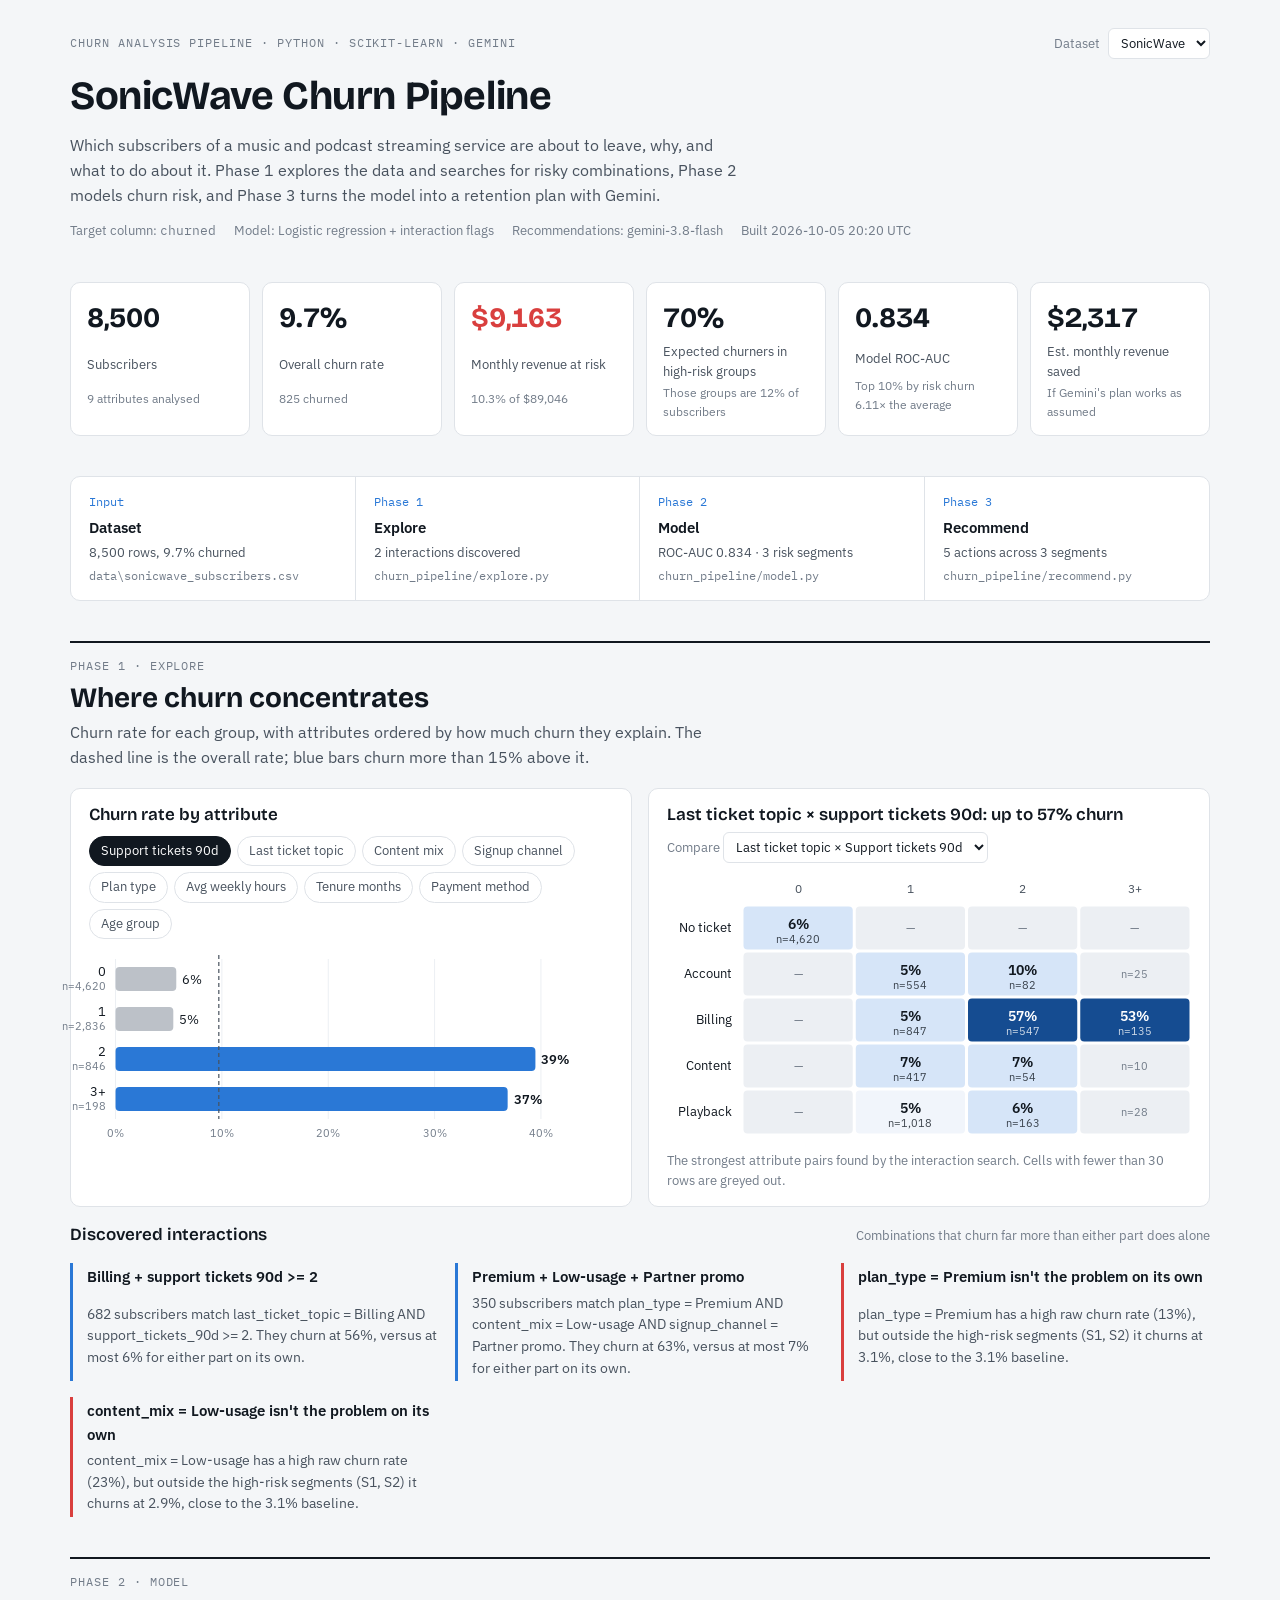
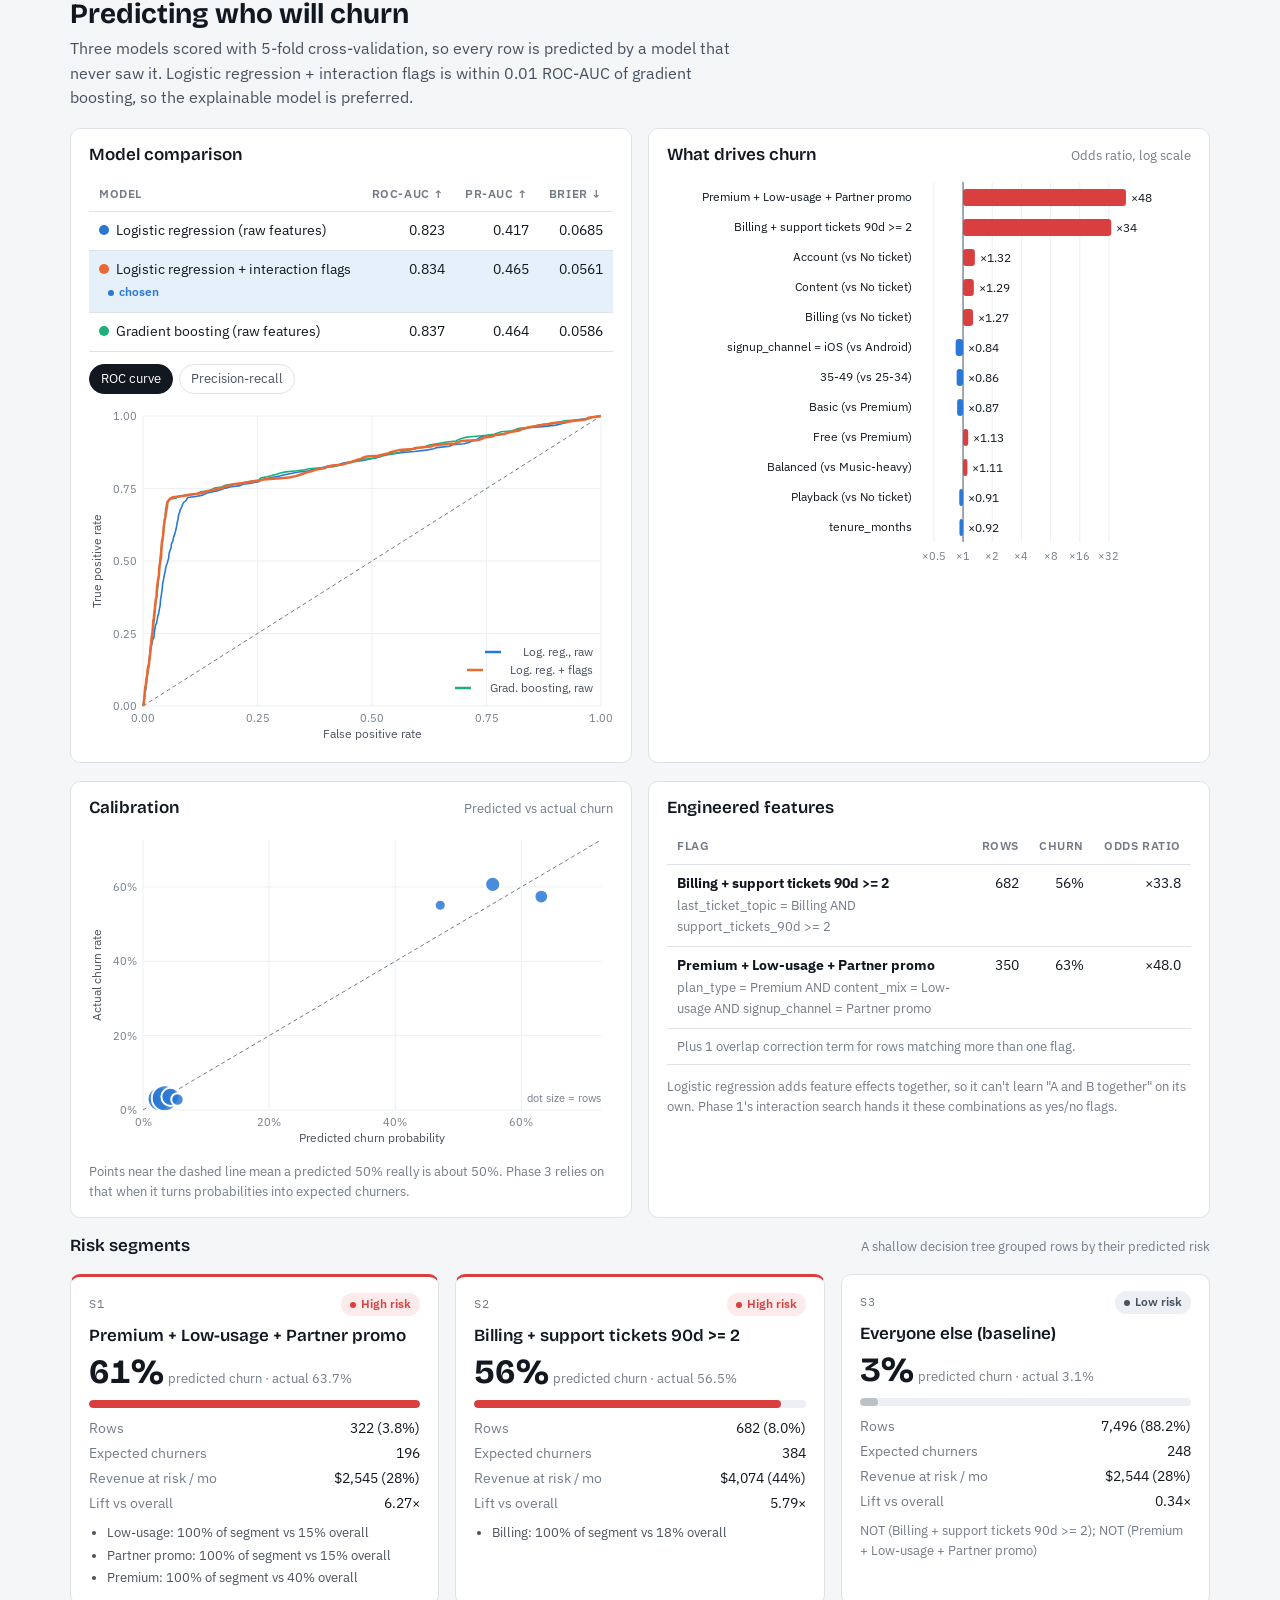
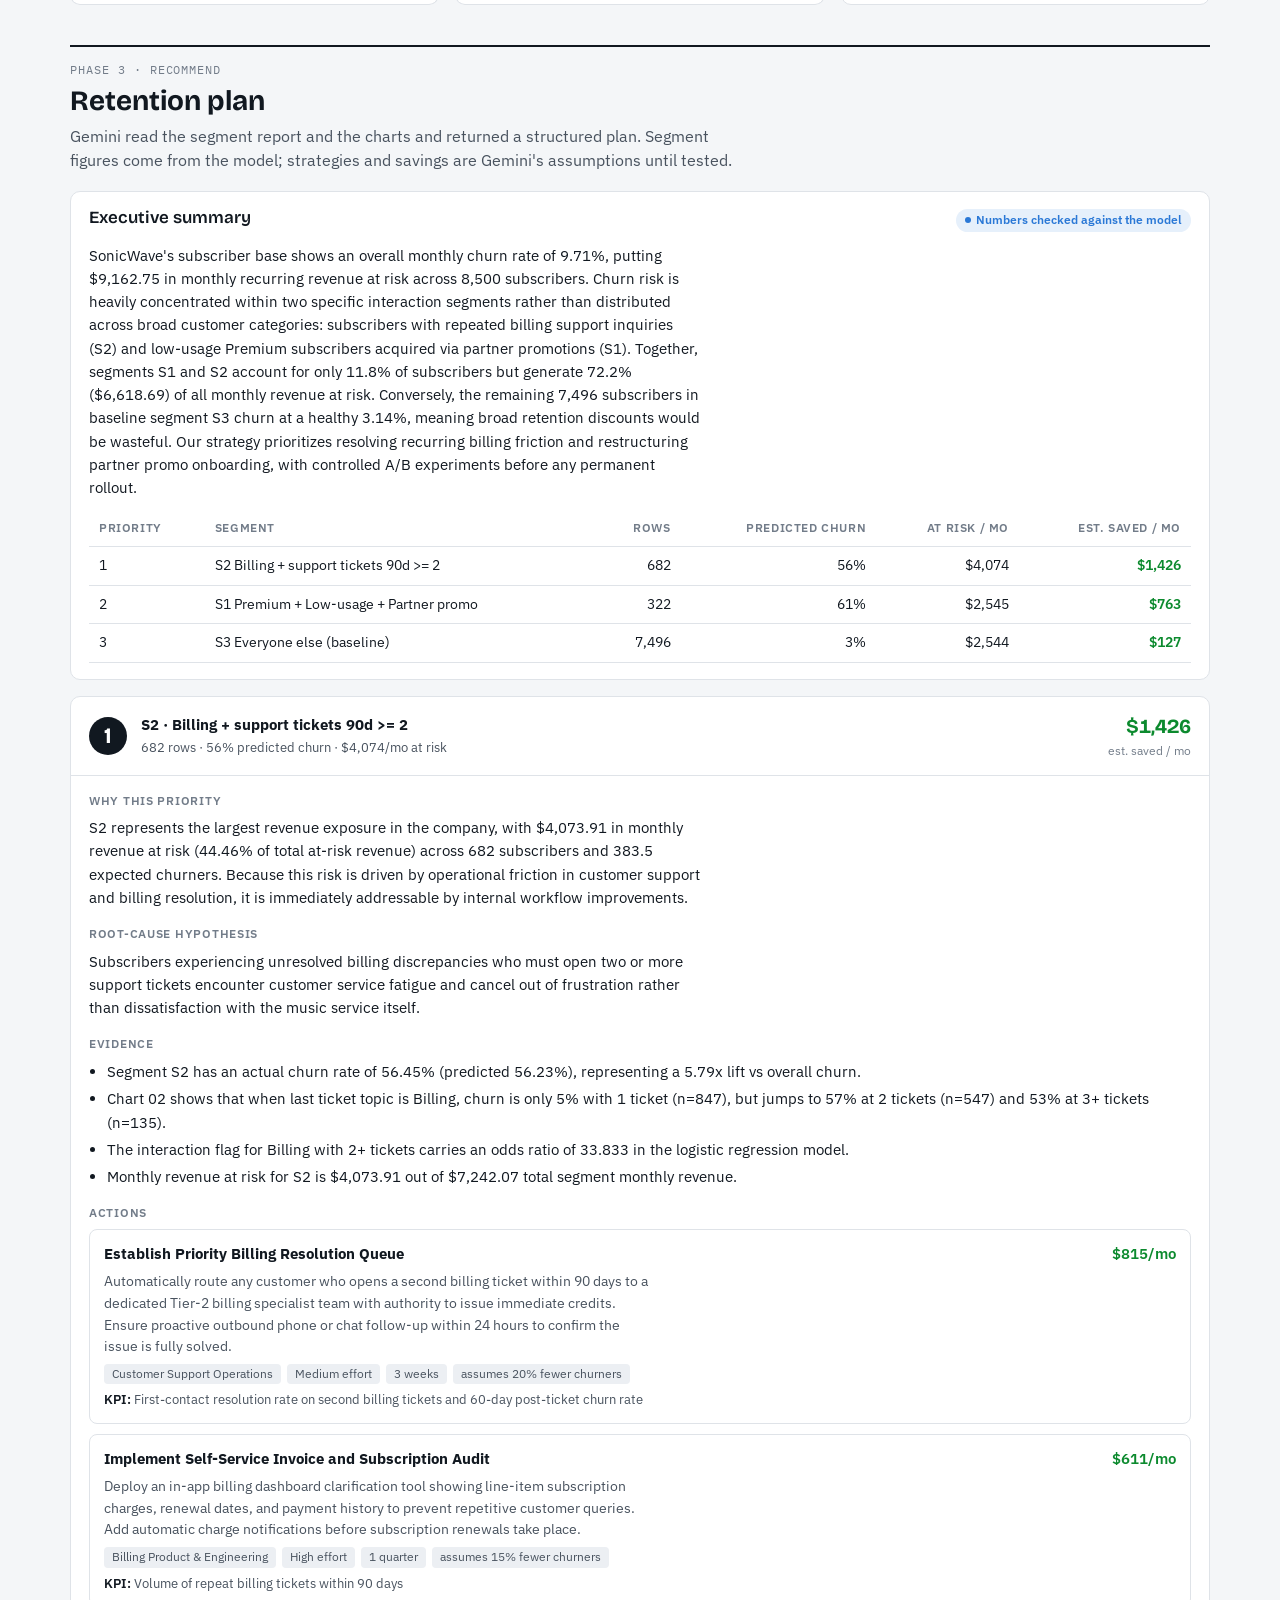
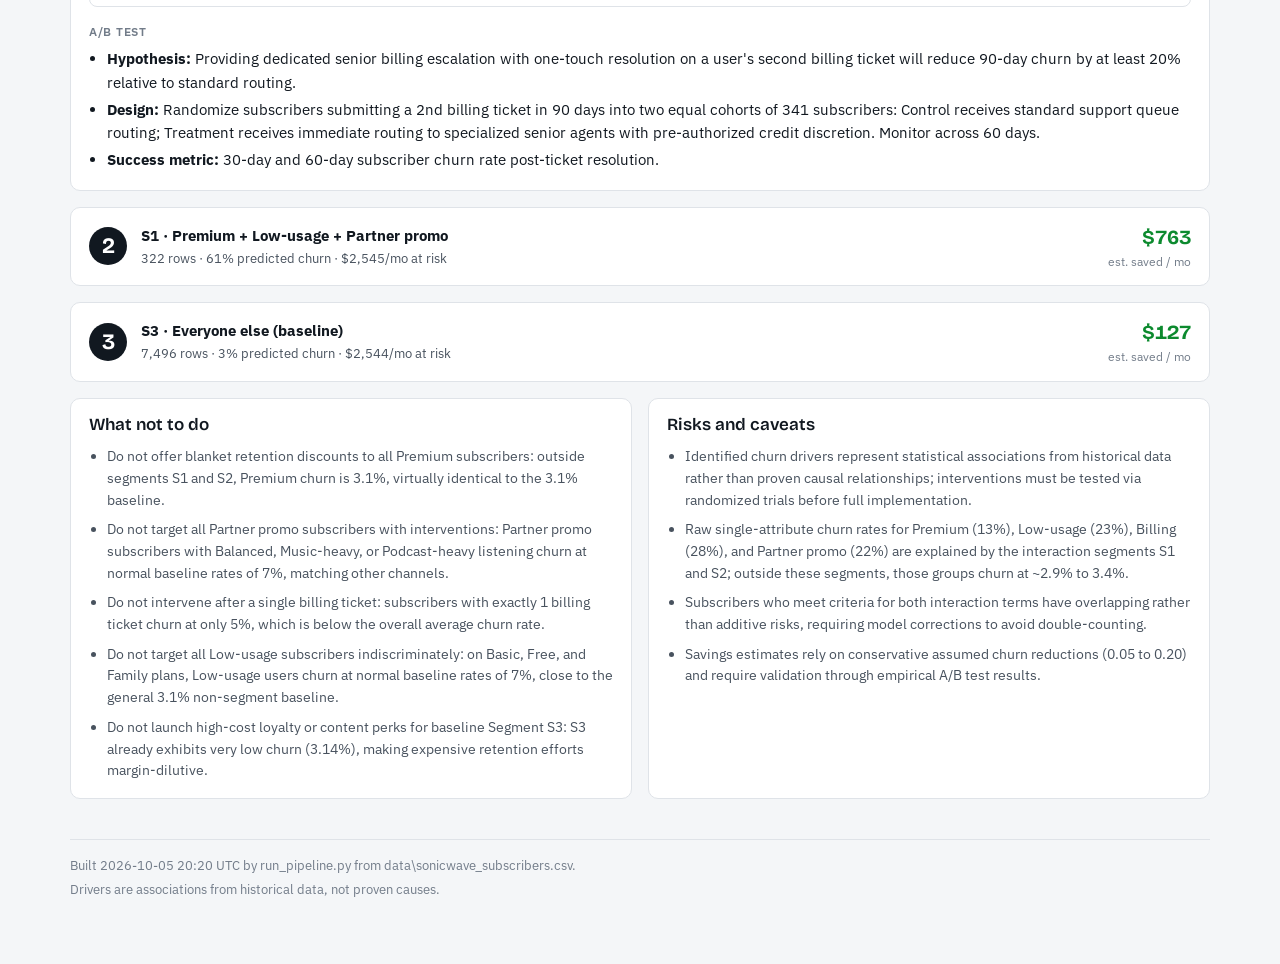
==== commit df91a11d: "Add web app: upload a CSV and get the full analysis app.py (Flask) lets you upload a CSV, review the" ====
--- a/docs/index.html
+++ b/docs/index.html
@@ -3,7 +3,7 @@
 <head>
 <meta charset="utf-8">
 <meta name="viewport" content="width=device-width, initial-scale=1, viewport-fit=cover">
-<title>SonicWave Churn Pipeline</title>
+<title>Churn Pipeline Explorer</title>
 <link rel="preconnect" href="https://fonts.googleapis.com">
 <link rel="preconnect" href="https://fonts.gstatic.com" crossorigin>
 <link rel="stylesheet" href="https://fonts.googleapis.com/css2?family=Bricolage+Grotesque:opsz,wght@12..96,600;12..96,700&family=IBM+Plex+Mono:wght@400;500&family=IBM+Plex+Sans:wght@400;500;600&display=swap">
@@ -69,6 +69,8 @@
 :focus-visible { outline: 2px solid var(--accent); outline-offset: 2px; border-radius: 4px; }
 
 /* header */
+.topbar { display: flex; flex-wrap: wrap; justify-content: space-between; align-items: center; gap: 8px 16px; }
+.switch { display: inline-flex; align-items: center; gap: 8px; }
 header { display: grid; gap: 14px; }
 .meta { display: flex; flex-wrap: wrap; gap: 6px 18px; color: var(--muted); font-size: 13px; }
 
@@ -185,26 +187,31 @@
 <body>
 <div class="wrap">
   <header>
-    <div class="eyebrow">Churn analysis pipeline · Python · scikit-learn · Gemini</div>
-    <h1>SonicWave Churn Pipeline</h1>
-    <p class="lede" id="lede">Which subscribers of a music and podcast streaming service are about to cancel, why, and what to do about it. Three phases: explore the data, model churn risk, and turn the model into a retention plan with Gemini.</p>
+    <div class="topbar">
+      <div class="eyebrow">Churn analysis pipeline · Python · scikit-learn · Gemini</div>
+      <label class="note switch" for="ds-sel" id="ds-wrap">Dataset
+        <select class="sel" id="ds-sel"></select>
+      </label>
+    </div>
+    <h1 id="title">Churn Pipeline</h1>
+    <p class="lede" id="lede"></p>
     <div class="meta" id="meta"></div>
   </header>
 
   <div class="kpis" id="kpis" aria-label="Headline numbers"></div>
 
   <nav class="pipeline" aria-label="Pipeline stages">
-    <a class="step" href="#data"><span class="k">Input</span><span class="t">Subscriber data</span><span class="o" id="step-data"></span><span class="f">data/sonicwave_subscribers.csv</span></a>
-    <a class="step" href="#explore"><span class="k">Phase 1</span><span class="t">Explore</span><span class="o">Churn rate by every attribute and pair of attributes</span><span class="f">visualize_churn.py</span></a>
-    <a class="step" href="#model"><span class="k">Phase 2</span><span class="t">Model</span><span class="o" id="step-model"></span><span class="f">train_churn_model.py</span></a>
-    <a class="step" href="#plan"><span class="k">Phase 3</span><span class="t">Recommend</span><span class="o" id="step-plan"></span><span class="f">generate_recommendations.py</span></a>
+    <a class="step" href="#explore"><span class="k">Input</span><span class="t">Dataset</span><span class="o" id="step-data"></span><span class="f" id="step-file"></span></a>
+    <a class="step" href="#explore"><span class="k">Phase 1</span><span class="t">Explore</span><span class="o" id="step-explore"></span><span class="f">churn_pipeline/explore.py</span></a>
+    <a class="step" href="#model"><span class="k">Phase 2</span><span class="t">Model</span><span class="o" id="step-model"></span><span class="f">churn_pipeline/model.py</span></a>
+    <a class="step" href="#plan"><span class="k">Phase 3</span><span class="t">Recommend</span><span class="o" id="step-plan"></span><span class="f">churn_pipeline/recommend.py</span></a>
   </nav>
 
   <section id="explore" aria-labelledby="h-explore">
     <div class="sec-head">
       <div class="eyebrow">Phase 1 · Explore</div>
       <h2 id="h-explore">Where churn concentrates</h2>
-      <p class="lede" id="data">Churn rate for each subscriber group. The dashed line is the overall rate; blue bars churn more than 15% above it.</p>
+      <p class="lede">Churn rate for each group, with attributes ordered by how much churn they explain. The dashed line is the overall rate; blue bars churn more than 15% above it.</p>
     </div>
     <div class="grid2">
       <div class="panel">
@@ -220,9 +227,10 @@
           </label>
         </div>
         <div class="chart" id="heat-chart"></div>
-        <div class="note">Cells with fewer than 30 subscribers are greyed out as too small to trust.</div>
+        <div class="note">The strongest attribute pairs found by the interaction search. Cells with fewer than 30 rows are greyed out.</div>
       </div>
     </div>
+    <div class="panel-head"><h3>Discovered interactions</h3><span class="note">Combinations that churn far more than either part does alone</span></div>
     <div class="findings" id="findings"></div>
   </section>
 
@@ -230,7 +238,7 @@
     <div class="sec-head">
       <div class="eyebrow">Phase 2 · Model</div>
       <h2 id="h-model">Predicting who will churn</h2>
-      <p class="lede">Three models scored with 5-fold cross-validation, so every subscriber is predicted by a model that never saw them. The chosen model is logistic regression with interaction flags: as accurate as gradient boosting, with probabilities that match reality and drivers you can read.</p>
+      <p class="lede" id="model-lede"></p>
     </div>
     <div class="grid2">
       <div class="panel">
@@ -248,15 +256,15 @@
       <div class="panel">
         <div class="panel-head"><h3>Calibration</h3><span class="note">Predicted vs actual churn</span></div>
         <div class="chart" id="cal-chart"></div>
-        <p class="note">Points near the dashed line mean a predicted 56% really is about 56%. That matters because Phase 3 turns these probabilities into revenue at risk.</p>
+        <p class="note">Points near the dashed line mean a predicted 50% really is about 50%. Phase 3 relies on that when it turns probabilities into expected churners.</p>
       </div>
       <div class="panel">
         <div class="panel-head"><h3>Engineered features</h3></div>
         <div class="tbl-wrap"><table id="flags-tbl"></table></div>
-        <p class="note">Logistic regression adds feature effects together, so it can't learn "A and B together" on its own. These flags hand it the combinations found in Phase 1.</p>
+        <p class="note">Logistic regression adds feature effects together, so it can't learn "A and B together" on its own. Phase 1's interaction search hands it these combinations as yes/no flags.</p>
       </div>
     </div>
-    <div class="panel-head"><h3>Risk segments</h3><span class="note">A shallow decision tree grouped subscribers by their predicted risk</span></div>
+    <div class="panel-head"><h3>Risk segments</h3><span class="note">A shallow decision tree grouped rows by their predicted risk</span></div>
     <div class="grid3" id="segments"></div>
   </section>
 
@@ -264,28 +272,28 @@
     <div class="sec-head">
       <div class="eyebrow">Phase 3 · Recommend</div>
       <h2 id="h-plan">Retention plan</h2>
-      <p class="lede" id="plan-lede">Gemini read the segment report and the charts and returned a structured plan. Segment figures come from the model; strategies and savings are Gemini's assumptions until tested.</p>
+      <p class="lede">Gemini read the segment report and the charts and returned a structured plan. Segment figures come from the model; strategies and savings are Gemini's assumptions until tested.</p>
     </div>
     <div id="plan-body" style="display:grid;gap:16px"></div>
   </section>
 
   <footer>
     <span id="built"></span>
-    <span>Data is a synthetic subscriber dataset. Drivers are associations from historical data, not proven causes.</span>
+    <span>Drivers are associations from historical data, not proven causes.</span>
   </footer>
 </div>
 <div id="tip" role="tooltip"></div>
 
 <script>
-const D = {"built_at":"2026-10-05 19:35 UTC","phase1":{"overall":0.0971,"attributes":{"plan_type":{"label":"Plan","rows":[{"label":"Free","rate":0.0783,"n":1213},{"label":"Basic","rate":0.0703,"n":2632},{"label":"Premium","rate":0.1319,"n":3397},{"label":"Family","rate":0.0771,"n":1258}]},"content_mix":{"label":"Content mix","rows":[{"label":"Low-usage","rate":0.2263,"n":1277},{"label":"Balanced","rate":0.0727,"n":2296},{"label":"Music-heavy","rate":0.0761,"n":3165},{"label":"Podcast-heavy","rate":0.0726,"n":1762}]},"signup_channel":{"label":"Signup channel","rows":[{"label":"Web","rate":0.0736,"n":2500},{"label":"iOS","rate":0.0727,"n":2215},{"label":"Android","rate":0.077,"n":2505},{"label":"Partner promo","rate":0.2242,"n":1280}]},"last_ticket_topic":{"label":"Last ticket topic","rows":[{"label":"No ticket","rate":0.0571,"n":4620},{"label":"Account","rate":0.059,"n":661},{"label":"Billing","rate":0.2812,"n":1529},{"label":"Content","rate":0.0686,"n":481},{"label":"Playback","rate":0.0488,"n":1209}]},"tickets_bucket":{"label":"Support tickets (last 90 days)","rows":[{"label":"0","rate":0.0571,"n":4620},{"label":"1","rate":0.0543,"n":2836},{"label":"2","rate":0.3948,"n":846},{"label":"3+","rate":0.3687,"n":198}]},"payment_method":{"label":"Payment method","rows":[{"label":"Credit card","rate":0.0929,"n":4705},{"label":"Debit","rate":0.1008,"n":1666},{"label":"PayPal","rate":0.1046,"n":1702},{"label":"Gift card","rate":0.0984,"n":427}]},"age_group":{"label":"Age group","rows":[{"label":"Under 25","rate":0.09,"n":1923},{"label":"25-34","rate":0.0971,"n":2903},{"label":"35-49","rate":0.1023,"n":2356},{"label":"50 plus","rate":0.0979,"n":1318}]},"tenure_bucket":{"label":"Tenure (months)","rows":[{"label":"1-3","rate":0.0973,"n":329},{"label":"4-6","rate":0.1117,"n":1253},{"label":"7-12","rate":0.0995,"n":2824},{"label":"13-24","rate":0.0955,"n":2732},{"label":"25-60","rate":0.0815,"n":1362}]},"hours_bucket":{"label":"Avg weekly listening hours (quintile)","rows":[{"label":"0-4h","rate":0.0935,"n":1712},{"label":"4-7h","rate":0.094,"n":1724},{"label":"7-10h","rate":0.0941,"n":1668},{"label":"10-16h","rate":0.1179,"n":1705},{"label":"16-40h","rate":0.0857,"n":1691}]}},"heatmaps":{"tickets_topic":{"title":"Repeat tickets only predict churn when the topic is Billing","row_label":"Support tickets (last 90 days)","col_label":"Last ticket topic","rows":["0","1","2","3+"],"cols":["No ticket","Account","Billing","Content","Playback"],"cells":[[{"rate":0.0571,"n":4620},{"rate":null,"n":0},{"rate":null,"n":0},{"rate":null,"n":0},{"rate":null,"n":0}],[{"rate":null,"n":0},{"rate":0.0542,"n":554},{"rate":0.0531,"n":847},{"rate":0.0695,"n":417},{"rate":0.0491,"n":1018}],[{"rate":null,"n":0},{"rate":0.0976,"n":82},{"rate":0.5722,"n":547},{"rate":0.0741,"n":54},{"rate":0.0552,"n":163}],[{"rate":null,"n":0},{"rate":0.04,"n":25},{"rate":0.5333,"n":135},{"rate":0.0,"n":10},{"rate":0.0,"n":28}]]},"channel_mix":{"title":"Partner-promo signups who barely listen churn at ~52%","row_label":"Signup channel","col_label":"Content mix","rows":["Web","iOS","Android","Partner promo"],"cols":["Low-usage","Balanced","Music-heavy","Podcast-heavy"],"cells":[[{"rate":0.0736,"n":299},{"rate":0.0736,"n":707},{"rate":0.0721,"n":943},{"rate":0.0762,"n":551}],[{"rate":0.0722,"n":263},{"rate":0.0776,"n":606},{"rate":0.0756,"n":847},{"rate":0.0621,"n":499}],[{"rate":0.0821,"n":280},{"rate":0.0678,"n":723},{"rate":0.0815,"n":981},{"rate":0.0787,"n":521}],[{"rate":0.5172,"n":435},{"rate":0.0731,"n":260},{"rate":0.0736,"n":394},{"rate":0.0733,"n":191}]]},"plan_topic":{"title":"Billing tickets raise churn on every plan","row_label":"Plan","col_label":"Last ticket topic","rows":["Free","Basic","Premium","Family"],"cols":["No ticket","Account","Billing","Content","Playback"],"cells":[[{"rate":0.0367,"n":626},{"rate":0.0467,"n":107},{"rate":0.2489,"n":225},{"rate":0.0857,"n":70},{"rate":0.027,"n":185}],[{"rate":0.0284,"n":1446},{"rate":0.0379,"n":211},{"rate":0.2587,"n":491},{"rate":0.0276,"n":145},{"rate":0.0147,"n":339}],[{"rate":0.0941,"n":1880},{"rate":0.095,"n":242},{"rate":0.3069,"n":593},{"rate":0.1111,"n":180},{"rate":0.0916,"n":502}],[{"rate":0.0344,"n":668},{"rate":0.0297,"n":101},{"rate":0.2955,"n":220},{"rate":0.0349,"n":86},{"rate":0.0164,"n":183}]]}},"revenue_by_plan":[{"plan":"Basic","lost":1478.15,"total":21029.68},{"plan":"Premium","lost":5819.52,"total":44127.03},{"plan":"Family","lost":1842.03,"total":23889.42}]},"segments":{"generated_at":"2026-10-05T19:28:50+00:00","purpose":"Churn-risk segments for SonicWave subscribers. Use these to decide which groups to target and what retention actions to take.","dataset":{"subscribers":8500,"overall_churn_rate":0.0971,"total_monthly_revenue":89046.13,"expected_monthly_revenue_at_risk":9159.82},"model":{"type":"Logistic regression + interaction flags","validation":"5-fold stratified cross-validation; segment figures use out-of-fold predictions","metrics":{"roc_auc":0.8337,"pr_auc":0.4648,"brier":0.0561,"top_decile_churn_rate":0.5941,"top_decile_lift":6.12,"top_decile_share_of_churners_captured":0.6121},"engineered_features":{"billing_repeat":"2+ support tickets in 90 days and the last one was about Billing","promo_premium_low_usage":"Signed up via Partner promo, on Premium, Low-usage content mix","billing_and_promo":"Has both billing_repeat and promo_premium_low_usage"}},"segments":[{"segment_id":"S1","name":"Partner-promo Premium, low usage","rule":["NOT (2+ support tickets in 90 days and the last one was about Billing)","Signed up via Partner promo, on Premium, Low-usage content mix"],"risk_tier":"High","subscribers":322,"share_of_base":0.0379,"predicted_churn_rate":0.6079,"actual_churn_rate":0.6366,"lift_vs_overall":6.26,"expected_churners":195.7,"monthly_revenue":4182.78,"expected_monthly_revenue_at_risk":2542.6,"share_of_total_revenue_at_risk":0.2776,"plan_mix":{"Premium":1.0},"median_tenure_months":11.0,"median_weekly_hours":8.05,"distinguishing_traits":[{"attribute":"content_mix","value":"Low-usage","share_in_segment":1.0,"share_in_population":0.15,"over_representation":6.66},{"attribute":"signup_channel","value":"Partner promo","share_in_segment":1.0,"share_in_population":0.151,"over_representation":6.64},{"attribute":"plan_type","value":"Premium","share_in_segment":1.0,"share_in_population":0.4,"over_representation":2.5}]},{"segment_id":"S2","name":"Repeat billing complaints","rule":["2+ support tickets in 90 days and the last one was about Billing"],"risk_tier":"High","subscribers":682,"share_of_base":0.0802,"predicted_churn_rate":0.5621,"actual_churn_rate":0.5645,"lift_vs_overall":5.79,"expected_churners":383.3,"monthly_revenue":7242.07,"expected_monthly_revenue_at_risk":4071.39,"share_of_total_revenue_at_risk":0.4445,"plan_mix":{"Premium":0.399,"Basic":0.318,"Family":0.152,"Free":0.13},"median_tenure_months":11.0,"median_weekly_hours":8.1,"distinguishing_traits":[{"attribute":"last_ticket_topic","value":"Billing","share_in_segment":1.0,"share_in_population":0.18,"over_representation":5.56}]},{"segment_id":"S3","name":"Everyone else (baseline)","rule":["NOT (2+ support tickets in 90 days and the last one was about Billing)","NOT (Signed up via Partner promo, on Premium, Low-usage content mix)"],"risk_tier":"Low","subscribers":7496,"share_of_base":0.8819,"predicted_churn_rate":0.0331,"actual_churn_rate":0.0314,"lift_vs_overall":0.34,"expected_churners":248.1,"monthly_revenue":77621.28,"expected_monthly_revenue_at_risk":2545.84,"share_of_total_revenue_at_risk":0.2779,"plan_mix":{"Premium":0.374,"Basic":0.322,"Family":0.154,"Free":0.15},"median_tenure_months":12.0,"median_weekly_hours":8.0,"distinguishing_traits":[]}],"churn_drivers":[{"feature":"promo_premium_low_usage","comparison":"if present vs absent","odds_ratio":47.323,"direction":"raises churn"},{"feature":"billing_repeat","comparison":"if present vs absent","odds_ratio":33.47,"direction":"raises churn"},{"feature":"last_ticket_topic = Account","comparison":"vs No ticket","odds_ratio":1.322,"direction":"raises churn"},{"feature":"plan_type = Free","comparison":"vs Basic","odds_ratio":1.289,"direction":"raises churn"},{"feature":"last_ticket_topic = Content","comparison":"vs No ticket","odds_ratio":1.278,"direction":"raises churn"},{"feature":"last_ticket_topic = Billing","comparison":"vs No ticket","odds_ratio":1.263,"direction":"raises churn"}],"caveats":["Drivers are associations from historical data, not proven causes; test interventions before rolling out.","Premium's higher raw churn rate (13% vs 7-8%) is almost entirely explained by Premium subscribers being over-represented in the partner-promo low-usage group; outside it, Premium churns like every other plan.","Subscribers with both billing_repeat and promo_premium_low_usage (28 people) churn at ~54%, not higher: the two risks overlap rather than stack. The model includes a billing_and_promo correction term for this, which is left out of churn_drivers.","Subscribers outside the high-risk segments churn at about 3%, and the model finds no further pattern there; treat that as baseline churn."]},"model":{"chosen_model":"Logistic regression + interaction flags","curves":{"Logistic regression (raw features)":{"roc":[[0.0,0.0],[0.0012,0.0061],[0.0018,0.0133],[0.0025,0.0194],[0.0033,0.0364],[0.0042,0.0412],[0.0051,0.0521],[0.0059,0.0642],[0.0068,0.0703],[0.0074,0.0776],[0.0083,0.0958],[0.009,0.1079],[0.0099,0.1176],[0.0109,0.1297],[0.0116,0.1382],[0.0125,0.1442],[0.0132,0.1479],[0.0137,0.1564],[0.0143,0.1697],[0.0152,0.1758],[0.0163,0.1855],[0.0169,0.1952],[0.0179,0.2048],[0.0185,0.2109],[0.0202,0.2218],[0.021,0.2267],[0.0225,0.2327],[0.0241,0.24],[0.0248,0.2545],[0.0254,0.2642],[0.0263,0.2727],[0.0276,0.2776],[0.0289,0.2824],[0.0296,0.2873],[0.0307,0.2945],[0.0313,0.303],[0.0321,0.3079],[0.0326,0.3152],[0.0344,0.3212],[0.0352,0.3261],[0.0361,0.3345],[0.0371,0.3418],[0.0378,0.3467],[0.0383,0.3685],[0.039,0.3782],[0.0399,0.383],[0.0407,0.3903],[0.0416,0.3976],[0.0423,0.4097],[0.0427,0.4158],[0.0435,0.4279],[0.0446,0.4339],[0.0452,0.4424],[0.0463,0.4485],[0.0473,0.457],[0.0489,0.4715],[0.0506,0.4788],[0.0522,0.4933],[0.0534,0.4982],[0.055,0.5018],[0.0563,0.5152],[0.0572,0.5248],[0.0588,0.537],[0.0615,0.5455],[0.0624,0.5539],[0.0629,0.56],[0.0645,0.5685],[0.0657,0.5733],[0.0664,0.5794],[0.0672,0.5879],[0.0684,0.5927],[0.0698,0.5976],[0.0709,0.6048],[0.0722,0.6133],[0.0731,0.6206],[0.0741,0.6303],[0.0764,0.64],[0.077,0.6485],[0.0778,0.6594],[0.0787,0.663],[0.0807,0.6691],[0.0818,0.6788],[0.0846,0.6848],[0.0855,0.6909],[0.0869,0.697],[0.0909,0.7042],[0.0939,0.7091],[0.0968,0.7152],[0.0988,0.7188],[0.1148,0.7248],[0.1295,0.7297],[0.1433,0.7333],[0.15,0.7382],[0.1591,0.743],[0.175,0.7467],[0.1827,0.7515],[0.1896,0.7552],[0.2082,0.76],[0.2195,0.7648],[0.2375,0.7685],[0.2499,0.7733],[0.2562,0.7782],[0.2676,0.783],[0.2859,0.7879],[0.2982,0.7952],[0.3166,0.7988],[0.3359,0.8036],[0.3556,0.8085],[0.3717,0.8133],[0.3776,0.8182],[0.3932,0.823],[0.4029,0.8267],[0.4074,0.8315],[0.4315,0.8364],[0.4525,0.84],[0.4579,0.8448],[0.49,0.8497],[0.5066,0.8533],[0.5137,0.8582],[0.5238,0.8618],[0.5279,0.8667],[0.5485,0.8715],[0.5917,0.8752],[0.6134,0.88],[0.6199,0.8848],[0.6446,0.8885],[0.6714,0.8933],[0.6753,0.8982],[0.6846,0.9018],[0.7041,0.9067],[0.7118,0.9115],[0.7225,0.9152],[0.7321,0.9212],[0.7455,0.9261],[0.7537,0.9297],[0.7665,0.9358],[0.7979,0.9406],[0.812,0.9455],[0.8151,0.9515],[0.8266,0.9552],[0.8401,0.9612],[0.8797,0.9661],[0.9089,0.9697],[0.9179,0.9745],[0.9229,0.9782],[0.9367,0.9818],[0.953,0.9867],[0.9683,0.9915],[0.9792,0.9952],[1.0,1.0]],"pr":[[0.0,1.0],[0.0376,0.5439],[0.0739,0.5351],[0.1152,0.5556],[0.1515,0.5482],[0.1903,0.5509],[0.223,0.538],[0.2545,0.5263],[0.2824,0.511],[0.3164,0.5088],[0.343,0.4965],[0.3842,0.5056],[0.4242,0.5117],[0.4582,0.5101],[0.4873,0.5038],[0.5139,0.4959],[0.5455,0.4934],[0.5697,0.485],[0.5964,0.4795],[0.6242,0.4755],[0.6582,0.4763],[0.6824,0.4703],[0.697,0.4585],[0.7115,0.4477],[0.72,0.4342],[0.7212,0.4173],[0.7248,0.4032],[0.7273,0.3896],[0.7297,0.377],[0.7333,0.3658],[0.7345,0.3542],[0.7382,0.3445],[0.7406,0.3348],[0.7455,0.3268],[0.7467,0.3177],[0.7503,0.3101],[0.7539,0.303],[0.7588,0.2967],[0.76,0.2893],[0.76,0.2819],[0.7624,0.2758],[0.7661,0.2703],[0.7685,0.2647],[0.7685,0.2586],[0.7697,0.2531],[0.7745,0.249],[0.7794,0.2451],[0.783,0.241],[0.7855,0.2368],[0.7879,0.2326],[0.7903,0.2286],[0.7915,0.2245],[0.7952,0.2212],[0.7976,0.2177],[0.7988,0.214],[0.8012,0.2107],[0.8036,0.2076],[0.8061,0.2046],[0.8073,0.2013],[0.8073,0.1979],[0.8097,0.1952],[0.8109,0.1923],[0.8158,0.1903],[0.8182,0.1879],[0.8218,0.1858],[0.823,0.1832],[0.8267,0.1812],[0.8315,0.1795],[0.8315,0.1769],[0.8327,0.1746],[0.8339,0.1723],[0.8364,0.1704],[0.84,0.1688],[0.84,0.1665],[0.8448,0.1652],[0.8473,0.1634],[0.8473,0.1612],[0.8485,0.1594],[0.8485,0.1573],[0.8509,0.1558],[0.8533,0.1543],[0.857,0.153],[0.8594,0.1516],[0.863,0.1504],[0.8679,0.1494],[0.8679,0.1477],[0.8691,0.1462],[0.8739,0.1453],[0.8752,0.1439],[0.8752,0.1422],[0.8752,0.1407],[0.8752,0.1391],[0.8752,0.1376],[0.88,0.1369],[0.88,0.1354],[0.88,0.134],[0.8824,0.133],[0.8848,0.132],[0.8861,0.1308],[0.8885,0.1298],[0.8909,0.1289],[0.8921,0.1278],[0.8921,0.1265],[0.8933,0.1254],[0.8982,0.1249],[0.9006,0.1241],[0.903,0.1232],[0.9042,0.1222],[0.9079,0.1216],[0.9115,0.121],[0.9152,0.1203],[0.9164,0.1194],[0.9224,0.1191],[0.9236,0.1182],[0.9285,0.1178],[0.9309,0.1171],[0.9333,0.1164],[0.9358,0.1157],[0.937,0.1149],[0.9382,0.114],[0.9394,0.1132],[0.9406,0.1124],[0.943,0.1118],[0.9467,0.1113],[0.9515,0.111],[0.9552,0.1105],[0.9612,0.1103],[0.9624,0.1096],[0.9624,0.1088],[0.9624,0.1079],[0.9624,0.1071],[0.9624,0.1063],[0.9636,0.1056],[0.9661,0.1051],[0.9673,0.1044],[0.9673,0.1036],[0.9685,0.103],[0.9721,0.1026],[0.9758,0.1023],[0.9794,0.1019],[0.9806,0.1013],[0.9855,0.1011],[0.9867,0.1005],[0.9891,0.1],[0.9903,0.0995],[0.9915,0.0989],[0.9952,0.0986],[0.9976,0.0982],[0.9988,0.0976],[1.0,0.0971]]},"Logistic regression + interaction flags":{"roc":[[0.0,0.0],[0.001,0.0048],[0.0018,0.0133],[0.0027,0.0206],[0.0031,0.0279],[0.0036,0.0448],[0.004,0.0509],[0.0046,0.0606],[0.0053,0.0679],[0.0059,0.0727],[0.0068,0.0824],[0.0077,0.0921],[0.0085,0.0994],[0.0089,0.1091],[0.0095,0.1139],[0.01,0.12],[0.0106,0.1273],[0.0121,0.1321],[0.0126,0.1418],[0.0136,0.1515],[0.0143,0.1648],[0.0156,0.1782],[0.0163,0.1855],[0.0167,0.2],[0.0172,0.2061],[0.0176,0.2145],[0.0185,0.2327],[0.0194,0.2461],[0.0203,0.2521],[0.0208,0.2606],[0.0212,0.2703],[0.0218,0.2812],[0.0225,0.2861],[0.0229,0.3042],[0.0236,0.3127],[0.0249,0.32],[0.0253,0.3297],[0.0257,0.3382],[0.027,0.3479],[0.0278,0.3539],[0.0283,0.3648],[0.0293,0.3745],[0.0298,0.3867],[0.0302,0.4012],[0.0309,0.4109],[0.0315,0.4194],[0.0323,0.4303],[0.0335,0.4339],[0.0343,0.4412],[0.035,0.463],[0.0357,0.4727],[0.0365,0.4824],[0.0371,0.4885],[0.0375,0.4945],[0.0386,0.5067],[0.0391,0.5188],[0.0397,0.5321],[0.0401,0.5394],[0.0407,0.5467],[0.041,0.5564],[0.0417,0.56],[0.0427,0.577],[0.0431,0.5867],[0.044,0.5964],[0.0446,0.6024],[0.0451,0.6194],[0.0464,0.6315],[0.0474,0.64],[0.0485,0.6485],[0.0491,0.6582],[0.0502,0.6655],[0.0508,0.6739],[0.0513,0.6824],[0.0521,0.6897],[0.0529,0.697],[0.0536,0.703],[0.059,0.7152],[0.0658,0.7188],[0.0868,0.7224],[0.0985,0.7261],[0.1067,0.7309],[0.1218,0.7345],[0.1324,0.7382],[0.1467,0.7418],[0.1553,0.7467],[0.1605,0.7503],[0.1764,0.7539],[0.1842,0.7576],[0.2023,0.7612],[0.2087,0.7661],[0.2149,0.7697],[0.2214,0.7733],[0.2365,0.777],[0.2633,0.7806],[0.3092,0.7855],[0.3311,0.7891],[0.3363,0.7927],[0.3536,0.7988],[0.3633,0.8036],[0.367,0.8073],[0.3745,0.8109],[0.379,0.8145],[0.3904,0.8182],[0.4004,0.8242],[0.4043,0.8279],[0.4357,0.8315],[0.444,0.8352],[0.4558,0.8388],[0.4636,0.8436],[0.4692,0.8485],[0.4756,0.8521],[0.4814,0.8558],[0.4937,0.8594],[0.502,0.8642],[0.5197,0.8679],[0.5256,0.8703],[0.536,0.8739],[0.5524,0.8788],[0.582,0.8824],[0.5874,0.8861],[0.5984,0.8897],[0.6073,0.8933],[0.6337,0.897],[0.6517,0.9006],[0.6795,0.9042],[0.685,0.9079],[0.693,0.9127],[0.711,0.9164],[0.7287,0.92],[0.7436,0.9236],[0.7521,0.9273],[0.7597,0.9309],[0.7745,0.9345],[0.7914,0.9382],[0.8017,0.9418],[0.8096,0.9455],[0.8171,0.9503],[0.824,0.9539],[0.836,0.9576],[0.8427,0.9612],[0.859,0.9648],[0.8693,0.9685],[0.89,0.9721],[0.8946,0.9758],[0.9257,0.9794],[0.9389,0.9842],[0.9554,0.9879],[0.9689,0.9915],[0.9849,0.9964],[1.0,1.0]],"pr":[[0.0,1.0],[0.0364,0.5263],[0.0788,0.5702],[0.1176,0.5673],[0.1515,0.5482],[0.1915,0.5544],[0.2388,0.576],[0.2812,0.5815],[0.32,0.5789],[0.3612,0.5809],[0.4048,0.586],[0.4412,0.5805],[0.4861,0.5863],[0.5309,0.5911],[0.5721,0.5915],[0.6182,0.5965],[0.6521,0.5899],[0.6897,0.5872],[0.7152,0.575],[0.7176,0.5466],[0.7224,0.5228],[0.7224,0.4979],[0.7224,0.4753],[0.7248,0.4561],[0.7285,0.4393],[0.7309,0.4229],[0.7309,0.4066],[0.7333,0.3929],[0.7358,0.3801],[0.7382,0.3682],[0.7406,0.3571],[0.7442,0.3473],[0.7479,0.3381],[0.7515,0.3294],[0.7539,0.3208],[0.7576,0.3131],[0.76,0.3054],[0.7612,0.2976],[0.7612,0.2898],[0.7648,0.2837],[0.7685,0.2779],[0.7733,0.2729],[0.7733,0.2664],[0.7758,0.261],[0.777,0.2555],[0.7782,0.2502],[0.7794,0.2451],[0.7806,0.2403],[0.7806,0.2353],[0.7806,0.2305],[0.7818,0.2262],[0.7855,0.2228],[0.7855,0.2185],[0.7867,0.2147],[0.7867,0.2107],[0.7879,0.2072],[0.7903,0.2041],[0.7952,0.2018],[0.7952,0.1983],[0.7988,0.1958],[0.8024,0.1935],[0.8061,0.1911],[0.8097,0.1889],[0.8145,0.187],[0.817,0.1847],[0.8206,0.1826],[0.8267,0.1812],[0.8291,0.179],[0.8291,0.1764],[0.8303,0.1741],[0.8303,0.1716],[0.8339,0.1699],[0.8364,0.168],[0.8388,0.1662],[0.84,0.1642],[0.8461,0.1632],[0.8497,0.1617],[0.8545,0.1605],[0.857,0.1589],[0.8606,0.1576],[0.8642,0.1563],[0.8655,0.1545],[0.8679,0.1531],[0.8691,0.1514],[0.8727,0.1503],[0.8764,0.1491],[0.8776,0.1476],[0.8776,0.1459],[0.8812,0.1448],[0.8812,0.1432],[0.8812,0.1416],[0.8812,0.1401],[0.8861,0.1393],[0.8873,0.138],[0.8909,0.1371],[0.8945,0.1362],[0.8945,0.1348],[0.897,0.1337],[0.897,0.1324],[0.8982,0.1312],[0.9006,0.1302],[0.9018,0.1291],[0.9018,0.1279],[0.903,0.1268],[0.9042,0.1257],[0.9055,0.1247],[0.9115,0.1244],[0.9127,0.1234],[0.9139,0.1224],[0.9176,0.1217],[0.9188,0.1208],[0.9188,0.1197],[0.9224,0.1191],[0.9224,0.1181],[0.9236,0.1172],[0.9297,0.1169],[0.9333,0.1164],[0.9333,0.1154],[0.9358,0.1147],[0.9382,0.114],[0.9382,0.1131],[0.9406,0.1124],[0.943,0.1118],[0.9479,0.1115],[0.9515,0.111],[0.9552,0.1105],[0.9564,0.1098],[0.9588,0.1092],[0.9612,0.1086],[0.9648,0.1082],[0.9661,0.1075],[0.9697,0.1071],[0.9697,0.1062],[0.9697,0.1054],[0.9733,0.105],[0.977,0.1047],[0.977,0.1039],[0.977,0.1031],[0.9794,0.1026],[0.9806,0.102],[0.983,0.1016],[0.9842,0.101],[0.9855,0.1004],[0.9879,0.0999],[0.9879,0.0992],[0.9927,0.099],[0.9927,0.0983],[0.9964,0.098],[0.9976,0.0975],[1.0,0.0971]]},"Gradient boosting (raw features)":{"roc":[[0.0,0.0],[0.0009,0.0048],[0.0014,0.0121],[0.0018,0.0194],[0.0025,0.023],[0.0035,0.0315],[0.0042,0.0364],[0.0047,0.0473],[0.0056,0.057],[0.006,0.0691],[0.0066,0.0788],[0.007,0.0861],[0.0076,0.0933],[0.0087,0.0994],[0.0093,0.1091],[0.0098,0.1127],[0.0109,0.1164],[0.0122,0.1285],[0.0129,0.1358],[0.0136,0.1442],[0.0143,0.1552],[0.015,0.1733],[0.0156,0.1891],[0.0163,0.2012],[0.0167,0.2048],[0.0176,0.2133],[0.0184,0.2267],[0.0189,0.2303],[0.0199,0.2364],[0.0206,0.2509],[0.0212,0.2582],[0.0221,0.2679],[0.0225,0.2727],[0.0235,0.2885],[0.0244,0.2921],[0.0249,0.3091],[0.0253,0.3188],[0.0264,0.3285],[0.0272,0.3467],[0.0276,0.3539],[0.0284,0.3685],[0.0294,0.377],[0.0304,0.3818],[0.0311,0.3915],[0.0317,0.3988],[0.0321,0.4109],[0.0327,0.4158],[0.0334,0.4303],[0.0341,0.4424],[0.0348,0.4521],[0.0358,0.4679],[0.0362,0.48],[0.0369,0.497],[0.0373,0.5042],[0.0377,0.5115],[0.0382,0.5212],[0.0388,0.5358],[0.0397,0.5406],[0.0404,0.5479],[0.0412,0.5552],[0.0417,0.56],[0.0425,0.5648],[0.0429,0.5733],[0.0434,0.5782],[0.0442,0.5891],[0.0447,0.6061],[0.0455,0.617],[0.0466,0.6255],[0.0472,0.64],[0.0477,0.6436],[0.0485,0.6533],[0.0491,0.6667],[0.0496,0.6812],[0.0508,0.6873],[0.0513,0.6958],[0.0524,0.6994],[0.0539,0.703],[0.0551,0.7079],[0.0577,0.7127],[0.0715,0.7164],[0.0787,0.7224],[0.0924,0.7273],[0.1182,0.7309],[0.122,0.7358],[0.1298,0.7394],[0.1464,0.743],[0.1513,0.7479],[0.1557,0.7515],[0.1711,0.7552],[0.1777,0.76],[0.1885,0.7636],[0.2149,0.7673],[0.2272,0.7721],[0.2387,0.7758],[0.2529,0.7794],[0.2556,0.7842],[0.2575,0.7867],[0.271,0.7903],[0.2817,0.7952],[0.2913,0.7988],[0.2982,0.8024],[0.3118,0.8073],[0.3359,0.8109],[0.3532,0.8145],[0.3626,0.8182],[0.388,0.8218],[0.4177,0.8255],[0.4289,0.8303],[0.438,0.8339],[0.4463,0.8376],[0.4624,0.8424],[0.4714,0.8461],[0.4779,0.8497],[0.5028,0.8545],[0.5148,0.8582],[0.5201,0.8618],[0.5355,0.8667],[0.5493,0.8703],[0.5603,0.8739],[0.5659,0.8788],[0.5773,0.8824],[0.5936,0.8861],[0.5995,0.8897],[0.6141,0.8921],[0.619,0.897],[0.6276,0.9006],[0.641,0.9042],[0.6633,0.9103],[0.6839,0.9139],[0.6872,0.9176],[0.6952,0.9224],[0.7036,0.9261],[0.7158,0.9285],[0.7504,0.9333],[0.7668,0.937],[0.773,0.9406],[0.782,0.9455],[0.8052,0.9491],[0.8124,0.9527],[0.8216,0.9576],[0.845,0.9612],[0.8568,0.9661],[0.8735,0.9709],[0.8956,0.9745],[0.9059,0.9782],[0.9212,0.983],[0.9527,0.9867],[0.9741,0.9903],[0.9802,0.9964],[1.0,1.0]],"pr":[[0.0,1.0],[0.0339,0.4912],[0.0776,0.5614],[0.1139,0.5497],[0.1491,0.5395],[0.1964,0.5684],[0.2339,0.5643],[0.2727,0.5639],[0.3176,0.5746],[0.3624,0.5817],[0.3976,0.5744],[0.4424,0.5812],[0.4885,0.5883],[0.537,0.597],[0.5709,0.5895],[0.6158,0.5935],[0.6558,0.5926],[0.6958,0.5918],[0.7115,0.5716],[0.7152,0.5443],[0.7176,0.5188],[0.72,0.4958],[0.7261,0.4773],[0.7273,0.4573],[0.7285,0.439],[0.7297,0.4222],[0.7309,0.4066],[0.7345,0.3935],[0.7382,0.3813],[0.7418,0.37],[0.743,0.3583],[0.7455,0.3479],[0.7515,0.3397],[0.7527,0.33],[0.7564,0.3218],[0.76,0.3141],[0.7612,0.3059],[0.7648,0.2991],[0.7648,0.2912],[0.7661,0.2842],[0.7673,0.2775],[0.7685,0.2712],[0.7721,0.266],[0.7745,0.2606],[0.777,0.2555],[0.7782,0.2502],[0.7855,0.247],[0.7879,0.2424],[0.7927,0.2389],[0.7939,0.2343],[0.7964,0.2304],[0.8,0.2269],[0.8036,0.2235],[0.8036,0.2193],[0.8073,0.2162],[0.8085,0.2126],[0.8097,0.2091],[0.8109,0.2058],[0.8133,0.2028],[0.8145,0.1997],[0.817,0.197],[0.8182,0.194],[0.8194,0.1911],[0.8206,0.1884],[0.8206,0.1854],[0.8242,0.1834],[0.8242,0.1806],[0.8255,0.1782],[0.8255,0.1756],[0.8267,0.1733],[0.8315,0.1718],[0.8339,0.1699],[0.8376,0.1682],[0.8388,0.1662],[0.84,0.1642],[0.8448,0.1629],[0.8485,0.1615],[0.8509,0.1598],[0.8521,0.158],[0.8533,0.1562],[0.8533,0.1543],[0.8558,0.1528],[0.8594,0.1516],[0.863,0.1504],[0.8642,0.1488],[0.8667,0.1475],[0.8679,0.146],[0.8715,0.1449],[0.8739,0.1437],[0.8788,0.1428],[0.8812,0.1416],[0.8836,0.1405],[0.8836,0.1389],[0.8873,0.138],[0.8897,0.1369],[0.8921,0.1358],[0.8945,0.1347],[0.8994,0.1341],[0.9018,0.1331],[0.9042,0.1321],[0.9055,0.1309],[0.9055,0.1296],[0.9067,0.1285],[0.9115,0.128],[0.9127,0.1269],[0.9139,0.1259],[0.9188,0.1254],[0.9224,0.1247],[0.9261,0.124],[0.9285,0.1232],[0.9297,0.1222],[0.9297,0.1211],[0.9309,0.1202],[0.9321,0.1193],[0.9321,0.1182],[0.9345,0.1175],[0.9345,0.1165],[0.9394,0.1161],[0.9418,0.1154],[0.9455,0.1149],[0.9467,0.1141],[0.9479,0.1133],[0.9491,0.1125],[0.9527,0.112],[0.9564,0.1115],[0.9588,0.1109],[0.9588,0.11],[0.96,0.1093],[0.9636,0.1089],[0.9661,0.1083],[0.9673,0.1076],[0.9673,0.1068],[0.9709,0.1064],[0.9733,0.1058],[0.9745,0.1052],[0.9758,0.1045],[0.9782,0.104],[0.9794,0.1034],[0.9818,0.1029],[0.983,0.1023],[0.9855,0.1018],[0.9867,0.1012],[0.9867,0.1005],[0.9879,0.0999],[0.9891,0.0993],[0.9903,0.0988],[0.9952,0.0986],[0.9976,0.0982],[0.9988,0.0976],[1.0,0.0971]]}},"calibration":[{"predicted":0.0182,"actual":0.0308,"n":195},{"predicted":0.0261,"actual":0.0292,"n":2602},{"predicted":0.0345,"actual":0.0314,"n":3378},{"predicted":0.0438,"actual":0.0367,"n":1116},{"predicted":0.0548,"actual":0.0293,"n":205},{"predicted":0.4726,"actual":0.5408,"n":98},{"predicted":0.5551,"actual":0.6015,"n":542},{"predicted":0.6327,"actual":0.5838,"n":334}],"odds_ratios":[{"feature":"promo_premium_low_usage","comparison":"if present vs absent","odds_ratio":47.323,"direction":"raises churn"},{"feature":"billing_repeat","comparison":"if present vs absent","odds_ratio":33.47,"direction":"raises churn"},{"feature":"last_ticket_topic = Account","comparison":"vs No ticket","odds_ratio":1.322,"direction":"raises churn"},{"feature":"plan_type = Free","comparison":"vs Basic","odds_ratio":1.289,"direction":"raises churn"},{"feature":"last_ticket_topic = Content","comparison":"vs No ticket","odds_ratio":1.278,"direction":"raises churn"},{"feature":"last_ticket_topic = Billing","comparison":"vs No ticket","odds_ratio":1.263,"direction":"raises churn"},{"feature":"signup_channel = iOS","comparison":"vs Web","odds_ratio":0.855,"direction":"lowers churn"},{"feature":"age_group = 35-49","comparison":"vs 25-34","odds_ratio":0.861,"direction":"lowers churn"},{"feature":"content_mix = Low-usage","comparison":"vs Balanced","odds_ratio":0.864,"direction":"lowers churn"},{"feature":"plan_type = Family","comparison":"vs Basic","odds_ratio":1.157,"direction":"raises churn"},{"feature":"plan_type = Premium","comparison":"vs Basic","odds_ratio":1.152,"direction":"raises churn"},{"feature":"content_mix = Music-heavy","comparison":"vs Balanced","odds_ratio":0.902,"direction":"lowers churn"},{"feature":"last_ticket_topic = Playback","comparison":"vs No ticket","odds_ratio":0.907,"direction":"lowers churn"},{"feature":"tenure_months","comparison":"per 1 standard deviation increase","odds_ratio":0.918,"direction":"lowers churn"},{"feature":"payment_method = PayPal","comparison":"vs Credit card","odds_ratio":1.086,"direction":"raises churn"},{"feature":"avg_weekly_hours","comparison":"per 1 standard deviation increase","odds_ratio":0.933,"direction":"lowers churn"},{"feature":"age_group = 50 plus","comparison":"vs 25-34","odds_ratio":1.064,"direction":"raises churn"},{"feature":"signup_channel = Partner promo","comparison":"vs Web","odds_ratio":1.044,"direction":"raises churn"},{"feature":"content_mix = Podcast-heavy","comparison":"vs Balanced","odds_ratio":0.964,"direction":"lowers churn"},{"feature":"payment_method = Debit","comparison":"vs Credit card","odds_ratio":1.033,"direction":"raises churn"},{"feature":"signup_channel = Android","comparison":"vs Web","odds_ratio":1.028,"direction":"raises churn"},{"feature":"support_tickets_90d","comparison":"per 1 standard deviation increase","odds_ratio":0.98,"direction":"lowers churn"},{"feature":"age_group = Under 25","comparison":"vs 25-34","odds_ratio":1.016,"direction":"raises churn"},{"feature":"payment_method = Gift card","comparison":"vs Credit card","odds_ratio":1.006,"direction":"raises churn"}],"metrics":{"Logistic regression (raw features)":{"roc_auc":0.8231,"pr_auc":0.4178,"brier":0.0685,"top_decile_churn_rate":0.4941,"top_decile_lift":5.09,"top_decile_share_of_churners_captured":0.5091},"Logistic regression + interaction flags":{"roc_auc":0.8337,"pr_auc":0.4648,"brier":0.0561,"top_decile_churn_rate":0.5941,"top_decile_lift":6.12,"top_decile_share_of_churners_captured":0.6121},"Gradient boosting (raw features)":{"roc_auc":0.8365,"pr_auc":0.4644,"brier":0.0586,"top_decile_churn_rate":0.5929,"top_decile_lift":6.11,"top_decile_share_of_churners_captured":0.6109}}},"recommendations":{"model":"gemini-3.8-flash","validation_warnings":[],"executive_summary":"SonicWave's monthly churn is heavily concentrated in just two high-risk groups representing 11.8% of the subscriber base (1,004 subscribers) but driving 72.2% ($6,613.99) of the total $9,159.82 monthly revenue at risk. The single largest exposure is segment S2 (repeat billing complaints), which accounts for 682 subscribers and $4,071.39 in monthly revenue at risk (44.45% of total risk), where churn jumps to 56.45% only after a second billing ticket. The second major exposure is segment S1 (partner-promo signups on Premium with low usage), which accounts for 322 subscribers, a 63.66% churn rate, and $2,542.60 in monthly revenue at risk (27.76% of total risk). In contrast, the remaining 7,496 subscribers in baseline segment S3 churn at a healthy 3.14% rate ($2,545.84 at risk). By focusing operational intervention on billing dispute escalation and onboarding re-engagement for promo acquisitions, SonicWave can protect substantial revenue without altering core plan pricing or features.","segment_plans":[{"segment_id":"S2","segment_name":"Repeat billing complaints","priority_rank":1,"priority_rationale":"Ranked #1 because it represents the largest share of total revenue at risk ($4,071.39/month, or 44.45% of company-wide at-risk revenue) across 682 subscribers with 383.3 expected churners. Churn is tied to an addressable operational breakdown where customer frustration spikes specifically after a second unresolved billing inquiry.","root_cause_hypothesis":"Subscribers experience unresolved billing discrepancies or friction, where failing to resolve the issue on the initial contact causes acute customer dissatisfaction and drives cancellation.","evidence":["Segment S2 predicted churn is 56.21% and actual churn is 56.45%, representing a 5.79 lift versus the overall 9.71% baseline.","Odds ratio for the billing_repeat interaction feature is 33.47 in the logistic regression model.","Chart 03 shows that 1 billing ticket has an expected churn rate of only 5% (n=847), but churn spikes to 57% at 2 tickets (n=547) and 53% at 3+ tickets (n=135).","Repeat tickets in other categories do not spike churn (Account is 10%, Content is 7%, Playback is 6% at 2 tickets in Chart 03)."],"actions":[{"title":"Establish Senior Billing Escalation Routing","description":"Configure the customer support ticketing platform to automatically detect any customer submitting a second ticket within 90 days tagged with 'Billing' and route them immediately to a specialized senior billing specialist. Empower agents with discretionary credit authority to resolve disputed charges on the spot.","owner":"Support","effort":"Medium","timeline":"3 weeks","assumed_churn_reduction":0.25,"estimated_churners_saved":95.83,"estimated_monthly_revenue_saved":1017.85,"kpi":"Second-ticket resolution rate and 60-day post-ticket churn rate"},{"title":"Audit and Simplify Billing Statements and Invoicing","description":"Conduct a technical audit of payment processing, invoice clarity, and recurring renewal notifications to identify recurring charge errors or confusing statement line items. Implement clear itemized receipts and proactive renewal notifications.","owner":"Billing","effort":"Medium","timeline":"1 quarter","assumed_churn_reduction":0.15,"estimated_churners_saved":57.5,"estimated_monthly_revenue_saved":610.71,"kpi":"Inbound billing ticket volume per 1,000 subscribers"}],"experiment":{"hypothesis":"Proactive senior routing and immediate resolution on second billing tickets will reduce segment churn from ~56% to below 42%.","design":"Randomize 682 subscribers entering repeat billing ticket status (2 tickets in 90 days with Billing as topic) 50/50 into Control (standard ticket queue) and Treatment (immediate senior queue routing with fast resolution and settlement credit) over a 60-day window.","success_metric":"60-day retention rate of repeat billing ticket submitters"}},{"segment_id":"S1","segment_name":"Partner-promo Premium, low usage","priority_rank":2,"priority_rationale":"Ranked #2 because it concentrates $2,542.60/month in revenue at risk (27.76% of total at-risk revenue) and 195.7 expected churners across just 322 subscribers, with an actual churn rate of 63.66%. The cohort is smaller than S2 but has the highest churn rate in the company.","root_cause_hypothesis":"Subscribers who join through third-party promotional partnerships receive Premium access without establishing regular listening habits, leading to perceived lack of value when the promotional benefit ends or regular billing commences.","evidence":["Segment S1 actual churn rate is 63.66% with an expected 195.7 churners out of 322 subscribers (6.26 lift vs overall).","The promo_premium_low_usage interaction feature has the highest odds ratio in the churn model at 47.323.","Chart 04 demonstrates that Partner promo subscribers with Low-usage churn at 52% (n=435 in Phase 1 cohort), whereas Partner promo subscribers with Balanced, Music-heavy, or Podcast-heavy usage churn at baseline rates of 7%.","100% of S1 subscribers are on the Premium tier and 100% have Low-usage content mix, over-represented by 2.5x and 6.66x respectively."],"actions":[{"title":"Trigger Automated In-App Habit-Building Onboarding","description":"Deploy automated onboarding push notifications and emails for Partner-promo signups who log fewer than 3 hours of listening during their first 14 days, highlighting tailored playlist creation, offline downloads, and podcast discovery. Direct users into interactive quick-start content carousels.","owner":"Product","effort":"Medium","timeline":"4 weeks","assumed_churn_reduction":0.2,"estimated_churners_saved":39.14,"estimated_monthly_revenue_saved":508.52,"kpi":"Percentage of partner-promo users migrating from Low-usage to Balanced or Music/Podcast-heavy listening mix"},{"title":"Introduce Low-Engagement Plan Downgrade Flows","description":"Offer low-usage partner promo subscribers approaching their renewal an option to step down to the Basic tier rather than canceling entirely. Provide clear plan comparisons emphasizing that Basic retains their library and playlists at a lower cost.","owner":"Marketing","effort":"Low","timeline":"2 weeks","assumed_churn_reduction":0.1,"estimated_churners_saved":19.57,"estimated_monthly_revenue_saved":254.26,"kpi":"Cancellation flow downgrade acceptance rate versus full cancellation"}],"experiment":{"hypothesis":"Early guided onboarding sequences focused on genre selection and daily listening cues will lift weekly hours from low-usage levels and reduce churn.","design":"A/B test newly acquired partner-promo Premium subscribers (split 50/50, ~160 subscribers per arm) testing standard welcome emails vs personalized guided listening journeys over a 60-day period.","success_metric":"Share of cohort exceeding 5 listening hours per week and 90-day churn rate"}},{"segment_id":"S3","segment_name":"Everyone else (baseline)","priority_rank":3,"priority_rationale":"Ranked #3 because S3 represents healthy baseline operational churn (3.14% actual churn rate, 0.34 lift vs overall). While total monthly revenue at risk is $2,545.84, it is dispersed across 7,496 subscribers, meaning high-cost retention interventions would yield negligible return.","root_cause_hypothesis":"Subscribers churn at a normal, unavoidable background rate caused by ordinary life changes, payment card expirations, and casual shifts in discretionary spending.","evidence":["Segment S3 actual churn rate is 3.14% across 7,496 subscribers, with predicted churn at 3.31%.","Caveats confirm that subscribers outside high-risk segments churn at ~3% and the model identifies no further patterns or drivers in this segment.","Subscriber tenure averages 12.0 months with steady median listening of 8.0 weekly hours."],"actions":[{"title":"Automate Account Dunning and Card Expiry Reminders","description":"Implement passive dunning logic and automated pre-expiration payment email reminders 15 days before credit or debit cards expire. Provide direct one-click payment detail updating links.","owner":"Billing","effort":"Low","timeline":"2 weeks","assumed_churn_reduction":0.05,"estimated_churners_saved":12.41,"estimated_monthly_revenue_saved":127.29,"kpi":"Involuntary passive churn rate on card expiration"}],"experiment":{"hypothesis":"Pre-expiration billing notifications will modestly curb involuntary churn among baseline users without causing user friction.","design":"Run a 90-day test on expiring cards across 2,000 baseline subscribers randomized into standard retry processing vs pre-dunning notification sequence.","success_metric":"Successful renewal rate for payment cards expiring within the test window"}}],"chart_observations":[{"chart":"01_churn_by_segment.png","observation":"Univariate churn highlights that demographic factors (Age: Under 25 at 9%, 25-34 at 10%, 35-49 at 10%, 50 plus at 10%) and payment methods (Credit card at 9%, Debit, PayPal, Gift card at 10%) show negligible churn variance. The significant univariate spikes appear only in Content mix (Low-usage at 23%), Signup channel (Partner promo at 22%), Last ticket topic (Billing at 28%), and Plan (Premium at 13%)."},{"chart":"03_heatmap_tickets_x_topic.png","observation":"Reveals that high ticket volume alone does not trigger churn; support friction is isolated to billing. Customers with 1 billing ticket churn at only 5% (n=847), but churn drastically jumps to 57% at 2 tickets (n=547) and 53% at 3+ tickets (n=135). In contrast, 2 tickets under Account (10%), Content (7%), and Playback (6%) show churn rates at or below the 9.7% overall baseline."},{"chart":"04_heatmap_channel_x_content_mix.png","observation":"Reveals that partner promo and low usage are benign on their own but catastrophic together. Partner promo subscribers who maintain Balanced (7%), Music-heavy (7%), or Podcast-heavy (7%) content mixes have baseline churn. Similarly, Low-usage users entering via Web (7%), iOS (7%), or Android (8%) show normal churn. The acute 52% churn (n=435) is strictly confined to the Partner promo and Low-usage intersection."},{"chart":"07_revenue_lost_by_plan.png","observation":"Premium accounts for $5,820/month of lost revenue (63.7% of all lost revenue, and 13% of total Premium plan revenue), dwarfing Family ($1,842/month, 8% of revenue) and Basic ($1,478/month, 7% of revenue). This confirms why Premium revenue protection must be the primary focus."},{"chart":"09_churn_drivers_odds_ratios.png","observation":"The interaction flags promo_premium_low_usage (OR 47.32) and billing_repeat (OR 33.47) completely dominate the logistic model. Standalone main effects such as Free plan (OR 1.29), Account ticket (OR 1.32), Content ticket (OR 1.28), and single Billing ticket (OR 1.26) exhibit marginal associations once interaction flags are modeled."},{"chart":"11_risk_segments.png","observation":"Illustrates the heavy operational concentration: S1 (322 subscribers, 61% predicted churn, $2,543/mo risk) and S2 (682 subscribers, 56% predicted churn, $4,071/mo risk) collectively represent only 12% of SonicWave subscribers but capture 70% of all expected churners."}],"what_not_to_do":["Do not discount or restructure the general Premium plan pricing or features. Although Premium shows a 13% raw churn rate in Chart 01 and accounts for $5,820/mo in lost revenue in Chart 07, the caveats prove that outside the partner-promo low-usage interaction, Premium subscribers churn at standard baseline rates.","Do not deploy costly re-engagement campaigns or retention discounts across segment S3. With an actual churn rate of 3.14% across 7,496 subscribers, this segment represents unavoidable background churn, and broad campaigns would erode margins.","Do not alter customer service protocols for non-billing repeat tickets. Chart 03 demonstrates that subscribers with 2+ tickets in Account (10%), Content (7%), or Playback (6%) have low churn; altering their workflows would waste operational capacity.","Do not terminate partner acquisition channels outright. Partner promo subscribers who achieve Balanced (7%), Music-heavy (7%), or Podcast-heavy (7%) usage churn at normal baseline rates; the issue is onboarding engagement, not the channel itself."],"risks_and_caveats":["Drivers identified by the model are statistical associations from historical data, not proven causal relationships; all proposed operational changes should be validated via A/B testing before full rollout.","The 28 subscribers who possess both billing_repeat and promo_premium_low_usage churn at approximately 54%, demonstrating that these risk factors overlap rather than compound additively.","Premium plan churn is isolated to specific partner-promo low-engagement cohorts rather than intrinsic dissatisfaction with Premium features or pricing.","Segment S3's low 3.14% churn indicates natural market turnover where additional predictive modeling finds no further actionable patterns."]}};
+const ALL = {"datasets":{"sonicwave":{"built_at":"2026-10-05 20:20 UTC","config":{"name":"sonicwave","csv":"data\\sonicwave_subscribers.csv","target":"churned","entity":"subscribers","business_context":"a music and podcast streaming service","currency":"$","display_name":"SonicWave"},"phase1":{"overall":0.0971,"ranked_features":["support_tickets_90d","last_ticket_topic","content_mix","signup_channel","plan_type","avg_weekly_hours","tenure_months","payment_method","age_group"],"attributes":{"age_group":{"label":"Age group","rows":[{"label":"Under 25","rate":0.09,"n":1923},{"label":"25-34","rate":0.0971,"n":2903},{"label":"35-49","rate":0.1023,"n":2356},{"label":"50 plus","rate":0.0979,"n":1318}],"signal":0.0002,"kind":"categorical"},"plan_type":{"label":"Plan type","rows":[{"label":"Free","rate":0.0783,"n":1213},{"label":"Basic","rate":0.0703,"n":2632},{"label":"Premium","rate":0.1319,"n":3397},{"label":"Family","rate":0.0771,"n":1258}],"signal":0.0093,"kind":"categorical"},"content_mix":{"label":"Content mix","rows":[{"label":"Low-usage","rate":0.2263,"n":1277},{"label":"Balanced","rate":0.0727,"n":2296},{"label":"Music-heavy","rate":0.0761,"n":3165},{"label":"Podcast-heavy","rate":0.0726,"n":1762}],"signal":0.0337,"kind":"categorical"},"payment_method":{"label":"Payment method","rows":[{"label":"Credit card","rate":0.0929,"n":4705},{"label":"Debit","rate":0.1008,"n":1666},{"label":"PayPal","rate":0.1046,"n":1702},{"label":"Gift card","rate":0.0984,"n":427}],"signal":0.0003,"kind":"categorical"},"last_ticket_topic":{"label":"Last ticket topic","rows":[{"label":"No ticket","rate":0.0571,"n":4620},{"label":"Account","rate":0.059,"n":661},{"label":"Billing","rate":0.2812,"n":1529},{"label":"Content","rate":0.0686,"n":481},{"label":"Playback","rate":0.0488,"n":1209}],"signal":0.0851,"kind":"categorical"},"signup_channel":{"label":"Signup channel","rows":[{"label":"Web","rate":0.0736,"n":2500},{"label":"iOS","rate":0.0727,"n":2215},{"label":"Android","rate":0.077,"n":2505},{"label":"Partner promo","rate":0.2242,"n":1280}],"signal":0.0327,"kind":"categorical"},"tenure_months":{"label":"Tenure months","rows":[{"label":"1\u20137","rate":0.1059,"n":2106},{"label":"7\u201310","rate":0.0977,"n":1464},{"label":"10\u201314","rate":0.0982,"n":1558},{"label":"14\u201322","rate":0.1007,"n":1728},{"label":"22\u201360","rate":0.0803,"n":1644}],"signal":0.0009,"kind":"numeric"},"avg_weekly_hours":{"label":"Avg weekly hours","rows":[{"label":"0.3\u20134.1","rate":0.0935,"n":1712},{"label":"4.1\u20136.6","rate":0.094,"n":1724},{"label":"6.6\u20139.8","rate":0.0941,"n":1668},{"label":"9.8\u201316","rate":0.1179,"n":1705},{"label":"16\u201340","rate":0.0857,"n":1691}],"signal":0.0014,"kind":"numeric"},"support_tickets_90d":{"label":"Support tickets 90d","rows":[{"label":"0","rate":0.0571,"n":4620},{"label":"1","rate":0.0543,"n":2836},{"label":"2","rate":0.3948,"n":846},{"label":"3+","rate":0.3687,"n":198}],"signal":0.1372,"kind":"numeric"}},"heatmaps":{"last_ticket_topic__support_tickets_90d":{"title":"Last ticket topic \u00d7 support tickets 90d: up to 57% churn","row_label":"Last ticket topic","col_label":"Support tickets 90d","rows":["No ticket","Account","Billing","Content","Playback"],"cols":["0","1","2","3+"],"cells":[[{"rate":0.0571,"n":4620},{"rate":null,"n":0},{"rate":null,"n":0},{"rate":null,"n":0}],[{"rate":null,"n":0},{"rate":0.0542,"n":554},{"rate":0.0976,"n":82},{"rate":0.04,"n":25}],[{"rate":null,"n":0},{"rate":0.0531,"n":847},{"rate":0.5722,"n":547},{"rate":0.5333,"n":135}],[{"rate":null,"n":0},{"rate":0.0695,"n":417},{"rate":0.0741,"n":54},{"rate":0.0,"n":10}],[{"rate":null,"n":0},{"rate":0.0491,"n":1018},{"rate":0.0552,"n":163},{"rate":0.0,"n":28}]]},"plan_type__content_mix":{"title":"Plan type \u00d7 content mix: up to 37% churn","row_label":"Plan type","col_label":"Content mix","rows":["Free","Basic","Premium","Family"],"cols":["Low-usage","Balanced","Music-heavy","Podcast-heavy"],"cells":[[{"rate":0.0699,"n":143},{"rate":0.0652,"n":322},{"rate":0.0788,"n":482},{"rate":0.0977,"n":266}],[{"rate":0.0724,"n":304},{"rate":0.0757,"n":753},{"rate":0.0709,"n":1002},{"rate":0.0611,"n":573}],[{"rate":0.3679,"n":666},{"rate":0.0731,"n":875},{"rate":0.0717,"n":1199},{"rate":0.0807,"n":657}],[{"rate":0.0732,"n":164},{"rate":0.0723,"n":346},{"rate":0.0954,"n":482},{"rate":0.0526,"n":266}]]},"content_mix__signup_channel":{"title":"Content mix \u00d7 signup channel: up to 52% churn","row_label":"Content mix","col_label":"Signup channel","rows":["Low-usage","Balanced","Music-heavy","Podcast-heavy"],"cols":["Web","iOS","Android","Partner promo"],"cells":[[{"rate":0.0736,"n":299},{"rate":0.0722,"n":263},{"rate":0.0821,"n":280},{"rate":0.5172,"n":435}],[{"rate":0.0736,"n":707},{"rate":0.0776,"n":606},{"rate":0.0678,"n":723},{"rate":0.0731,"n":260}],[{"rate":0.0721,"n":943},{"rate":0.0756,"n":847},{"rate":0.0815,"n":981},{"rate":0.0736,"n":394}],[{"rate":0.0762,"n":551},{"rate":0.0621,"n":499},{"rate":0.0787,"n":521},{"rate":0.0733,"n":191}]]}},"flags":[{"name":"flag_billing_support_tickets_90d_ge_2","label":"Billing + support tickets 90d >= 2","description":"last_ticket_topic = Billing AND support_tickets_90d >= 2","conditions":[{"col":"last_ticket_topic","op":"==","value":"Billing"},{"col":"support_tickets_90d","op":">=","value":2.0}],"n":682,"churn_rate":0.5645,"churn_rate_without_combination":0.0608},{"name":"flag_premium_low_usage_partner_promo","label":"Premium + Low-usage + Partner promo","description":"plan_type = Premium AND content_mix = Low-usage AND signup_channel = Partner promo","conditions":[{"col":"plan_type","op":"==","value":"Premium"},{"col":"content_mix","op":"==","value":"Low-usage"},{"col":"signup_channel","op":"==","value":"Partner promo"}],"n":350,"churn_rate":0.6286,"churn_rate_without_combination":0.0743}],"corrections":[{"name":"overlap_1_2","of":["flag_billing_support_tickets_90d_ge_2","flag_premium_low_usage_partner_promo"],"n":28,"description":"Has both: Billing + support tickets 90d >= 2 and Premium + Low-usage + Partner promo"}],"n_features":9},"segments":{"purpose":"Churn-risk segments for subscribers of a music and podcast streaming service. Use these to decide which groups to target and what retention actions to take.","dataset":{"name":"sonicwave","rows":8500,"entity":"subscribers","business_context":"a music and podcast streaming service","overall_churn_rate":0.0971,"total_monthly_revenue":89046.13,"expected_monthly_revenue_at_risk":9162.75,"currency":"$"},"model":{"type":"Logistic regression + interaction flags","why":"Logistic regression + interaction flags is within 0.01 ROC-AUC of gradient boosting, so the explainable model is preferred.","validation":"5-fold stratified cross-validation; segment figures use out-of-fold predictions","metrics":{"roc_auc":0.8338,"pr_auc":0.4645,"brier":0.0561,"top_decile_churn_rate":0.5929,"top_decile_lift":6.11,"top_decile_share_of_churners_captured":0.6109},"engineered_features":{"flag_billing_support_tickets_90d_ge_2":"last_ticket_topic = Billing AND support_tickets_90d >= 2","flag_premium_low_usage_partner_promo":"plan_type = Premium AND content_mix = Low-usage AND signup_channel = Partner promo"}},"segments":[{"segment_id":"S1","name":"Premium + Low-usage + Partner promo","rule":["NOT (Billing + support tickets 90d >= 2)","Premium + Low-usage + Partner promo"],"risk_tier":"High","subscribers":322,"share_of_base":0.0379,"predicted_churn_rate":0.6084,"actual_churn_rate":0.6366,"lift_vs_overall":6.27,"expected_churners":195.9,"distinguishing_traits":[{"attribute":"content_mix","value":"Low-usage","share_in_segment":1.0,"share_in_population":0.15,"over_representation":6.66},{"attribute":"signup_channel","value":"Partner promo","share_in_segment":1.0,"share_in_population":0.151,"over_representation":6.64},{"attribute":"plan_type","value":"Premium","share_in_segment":1.0,"share_in_population":0.4,"over_representation":2.5}],"numeric_profile":{"tenure_months":{"segment_median":11.0,"overall_median":12.0},"avg_weekly_hours":{"segment_median":8.05,"overall_median":8.0},"support_tickets_90d":{"segment_median":0.0,"overall_median":0.0}},"monthly_revenue":4182.78,"expected_monthly_revenue_at_risk":2544.78,"share_of_total_revenue_at_risk":0.2777},{"segment_id":"S2","name":"Billing + support tickets 90d >= 2","rule":["Billing + support tickets 90d >= 2"],"risk_tier":"High","subscribers":682,"share_of_base":0.0802,"predicted_churn_rate":0.5623,"actual_churn_rate":0.5645,"lift_vs_overall":5.79,"expected_churners":383.5,"distinguishing_traits":[{"attribute":"last_ticket_topic","value":"Billing","share_in_segment":1.0,"share_in_population":0.18,"over_representation":5.56}],"numeric_profile":{"tenure_months":{"segment_median":11.0,"overall_median":12.0},"avg_weekly_hours":{"segment_median":8.1,"overall_median":8.0},"support_tickets_90d":{"segment_median":2.0,"overall_median":0.0}},"monthly_revenue":7242.07,"expected_monthly_revenue_at_risk":4073.91,"share_of_total_revenue_at_risk":0.4446},{"segment_id":"S3","name":"Everyone else (baseline)","rule":["NOT (Billing + support tickets 90d >= 2)","NOT (Premium + Low-usage + Partner promo)"],"risk_tier":"Low","subscribers":7496,"share_of_base":0.8819,"predicted_churn_rate":0.0331,"actual_churn_rate":0.0314,"lift_vs_overall":0.34,"expected_churners":247.8,"distinguishing_traits":[],"numeric_profile":{"tenure_months":{"segment_median":12.0,"overall_median":12.0},"avg_weekly_hours":{"segment_median":8.0,"overall_median":8.0},"support_tickets_90d":{"segment_median":0.0,"overall_median":0.0}},"monthly_revenue":77621.28,"expected_monthly_revenue_at_risk":2544.05,"share_of_total_revenue_at_risk":0.2777}],"churn_drivers":[{"feature":"Premium + Low-usage + Partner promo","comparison":"if present vs absent","odds_ratio":47.983,"direction":"raises churn"},{"feature":"Billing + support tickets 90d >= 2","comparison":"if present vs absent","odds_ratio":33.833,"direction":"raises churn"},{"feature":"last_ticket_topic = Account","comparison":"vs No ticket","odds_ratio":1.324,"direction":"raises churn"},{"feature":"last_ticket_topic = Content","comparison":"vs No ticket","odds_ratio":1.291,"direction":"raises churn"},{"feature":"last_ticket_topic = Billing","comparison":"vs No ticket","odds_ratio":1.267,"direction":"raises churn"}],"caveats":["Drivers are associations from historical data, not proven causes; test interventions before rolling out.","plan_type = Premium has a high raw churn rate (13%), but outside the high-risk segments (S1, S2) it churns at 3.1%, close to the 3.1% baseline. Its raw rate comes from those segments, so only target plan_type = Premium in the combinations they define.","content_mix = Low-usage has a high raw churn rate (23%), but outside the high-risk segments (S1, S2) it churns at 2.9%, close to the 3.1% baseline. Its raw rate comes from those segments, so only target content_mix = Low-usage in the combinations they define.","last_ticket_topic = Billing has a high raw churn rate (28%), but outside the high-risk segments (S1, S2) it churns at 3.4%, close to the 3.1% baseline. Its raw rate comes from those segments, so only target last_ticket_topic = Billing in the combinations they define.","signup_channel = Partner promo has a high raw churn rate (22%), but outside the high-risk segments (S1, S2) it churns at 2.9%, close to the 3.1% baseline. Its raw rate comes from those segments, so only target signup_channel = Partner promo in the combinations they define.","Subscribers outside the high-risk segments churn at about 3.1%; treat that as baseline churn.","Some customers match more than one interaction flag; their risks overlap rather than stack, so the model includes correction terms that are left out of the driver list."]},"model":{"chosen_model":"Logistic regression + interaction flags","explainable_model":"Logistic regression + interaction flags","metrics":{"Logistic regression (raw features)":{"roc_auc":0.8232,"pr_auc":0.4174,"brier":0.0685,"top_decile_churn_rate":0.4941,"top_decile_lift":5.09,"top_decile_share_of_churners_captured":0.5091},"Logistic regression + interaction flags":{"roc_auc":0.8338,"pr_auc":0.4645,"brier":0.0561,"top_decile_churn_rate":0.5929,"top_decile_lift":6.11,"top_decile_share_of_churners_captured":0.6109},"Gradient boosting (raw features)":{"roc_auc":0.8365,"pr_auc":0.4644,"brier":0.0586,"top_decile_churn_rate":0.5929,"top_decile_lift":6.11,"top_decile_share_of_churners_captured":0.6109}},"curves":{"Logistic regression (raw features)":{"roc":[[0.0,0.0],[0.0012,0.0061],[0.0018,0.0133],[0.0027,0.0194],[0.0033,0.0364],[0.0043,0.0436],[0.0053,0.0545],[0.0059,0.0594],[0.0066,0.0715],[0.0077,0.0776],[0.0085,0.0958],[0.0093,0.1103],[0.0102,0.1176],[0.0109,0.1309],[0.0113,0.137],[0.0126,0.1455],[0.0138,0.16],[0.0145,0.1721],[0.0152,0.1794],[0.0162,0.1867],[0.0167,0.1927],[0.0176,0.2012],[0.0185,0.2073],[0.0205,0.2218],[0.0211,0.2291],[0.0232,0.2339],[0.024,0.2388],[0.0248,0.2533],[0.0257,0.263],[0.0264,0.2691],[0.027,0.2776],[0.0294,0.2848],[0.0302,0.2921],[0.0309,0.297],[0.0318,0.3067],[0.0328,0.3127],[0.0345,0.3212],[0.035,0.3273],[0.0361,0.337],[0.0373,0.3455],[0.0377,0.3515],[0.0383,0.3648],[0.039,0.3733],[0.0401,0.3842],[0.041,0.3939],[0.0416,0.4012],[0.0425,0.4133],[0.0429,0.4206],[0.0442,0.4303],[0.0451,0.4388],[0.0461,0.4485],[0.0474,0.457],[0.0486,0.4667],[0.0494,0.4739],[0.0507,0.4836],[0.0519,0.4885],[0.0534,0.4958],[0.0545,0.503],[0.056,0.5079],[0.0565,0.5188],[0.0572,0.5273],[0.0593,0.5382],[0.0614,0.5455],[0.0621,0.5576],[0.0633,0.5636],[0.065,0.5673],[0.0661,0.577],[0.067,0.583],[0.068,0.5867],[0.0698,0.5964],[0.0709,0.6024],[0.0723,0.6109],[0.0732,0.6182],[0.0741,0.6267],[0.0749,0.6352],[0.0762,0.6412],[0.0769,0.6473],[0.0774,0.6545],[0.0784,0.6618],[0.0801,0.6679],[0.0814,0.6776],[0.084,0.6848],[0.0852,0.6885],[0.0868,0.697],[0.0893,0.703],[0.0929,0.7067],[0.0949,0.7115],[0.0979,0.7188],[0.1152,0.7224],[0.1304,0.7273],[0.1381,0.7333],[0.1491,0.7382],[0.1613,0.7418],[0.1711,0.7467],[0.1802,0.7515],[0.19,0.7552],[0.2122,0.76],[0.2181,0.7648],[0.2354,0.7685],[0.2532,0.7733],[0.2565,0.7794],[0.2661,0.783],[0.2814,0.7879],[0.2975,0.7927],[0.3093,0.7976],[0.3207,0.8012],[0.3364,0.8061],[0.3626,0.8109],[0.3681,0.8145],[0.3861,0.8194],[0.3962,0.8242],[0.4081,0.8279],[0.4283,0.8327],[0.4371,0.8376],[0.4538,0.8424],[0.477,0.8461],[0.4937,0.8509],[0.5071,0.8558],[0.5182,0.8594],[0.5239,0.8642],[0.5334,0.8691],[0.5582,0.8727],[0.5923,0.8776],[0.6185,0.8824],[0.6347,0.8873],[0.6416,0.8909],[0.6687,0.8958],[0.6765,0.9006],[0.7012,0.9042],[0.7115,0.9091],[0.7186,0.9139],[0.7285,0.9176],[0.7325,0.9224],[0.7368,0.9273],[0.7468,0.9321],[0.7775,0.9358],[0.7945,0.9406],[0.806,0.9467],[0.8132,0.9503],[0.8328,0.9552],[0.8399,0.96],[0.8734,0.9636],[0.9014,0.9685],[0.9141,0.9733],[0.9223,0.977],[0.9346,0.9818],[0.9485,0.9867],[0.9708,0.9915],[0.9784,0.9952],[1.0,1.0]],"pr":[[0.0,1.0],[0.0364,0.5263],[0.0727,0.5263],[0.1152,0.5556],[0.1515,0.5482],[0.1915,0.5544],[0.223,0.538],[0.2533,0.5238],[0.2812,0.5088],[0.3139,0.5049],[0.3455,0.5],[0.3867,0.5088],[0.4242,0.5117],[0.457,0.5088],[0.4873,0.5038],[0.5127,0.4947],[0.5418,0.4901],[0.5685,0.484],[0.5964,0.4795],[0.6255,0.4765],[0.6582,0.4763],[0.6812,0.4695],[0.6982,0.4593],[0.7103,0.447],[0.72,0.4342],[0.7212,0.4173],[0.7236,0.4026],[0.7273,0.3896],[0.7273,0.3757],[0.7321,0.3652],[0.7345,0.3542],[0.7382,0.3445],[0.7406,0.3348],[0.7455,0.3268],[0.7467,0.3177],[0.7503,0.3101],[0.7539,0.303],[0.7564,0.2957],[0.76,0.2893],[0.76,0.2819],[0.7624,0.2758],[0.7673,0.2707],[0.7685,0.2647],[0.7697,0.259],[0.7721,0.2539],[0.7733,0.2486],[0.7794,0.2451],[0.783,0.241],[0.7855,0.2368],[0.7879,0.2326],[0.7915,0.229],[0.7915,0.2245],[0.7952,0.2212],[0.7964,0.2173],[0.8,0.2143],[0.8024,0.211],[0.8024,0.2073],[0.8061,0.2046],[0.8073,0.2013],[0.8073,0.1979],[0.8085,0.1949],[0.8121,0.1926],[0.817,0.1906],[0.8182,0.1879],[0.8206,0.1855],[0.823,0.1832],[0.8255,0.1809],[0.8291,0.179],[0.8303,0.1766],[0.8327,0.1746],[0.8339,0.1723],[0.8376,0.1707],[0.8388,0.1685],[0.84,0.1665],[0.8436,0.1649],[0.8448,0.1629],[0.8461,0.161],[0.8473,0.1592],[0.8497,0.1576],[0.8509,0.1558],[0.8545,0.1545],[0.8558,0.1528],[0.8594,0.1516],[0.8642,0.1506],[0.8679,0.1494],[0.8691,0.1479],[0.8691,0.1462],[0.8715,0.1449],[0.8752,0.1439],[0.8752,0.1422],[0.8752,0.1407],[0.8752,0.1391],[0.8764,0.1378],[0.88,0.1369],[0.88,0.1354],[0.88,0.134],[0.8824,0.133],[0.8836,0.1318],[0.8861,0.1308],[0.8897,0.13],[0.8921,0.129],[0.8921,0.1278],[0.8933,0.1267],[0.8958,0.1258],[0.8994,0.1251],[0.9018,0.1242],[0.903,0.1232],[0.9042,0.1222],[0.9067,0.1214],[0.9103,0.1208],[0.9139,0.1202],[0.9164,0.1194],[0.9236,0.1193],[0.9285,0.1189],[0.9321,0.1183],[0.9321,0.1172],[0.9321,0.1162],[0.9333,0.1154],[0.9358,0.1147],[0.9382,0.114],[0.9394,0.1132],[0.943,0.1127],[0.9442,0.112],[0.9491,0.1116],[0.9527,0.1111],[0.9539,0.1104],[0.9576,0.1099],[0.9612,0.1095],[0.9624,0.1088],[0.9624,0.1079],[0.9624,0.1071],[0.9636,0.1064],[0.9648,0.1057],[0.9648,0.1049],[0.9661,0.1043],[0.9673,0.1036],[0.9697,0.1031],[0.9709,0.1025],[0.9758,0.1023],[0.9794,0.1019],[0.983,0.1016],[0.9842,0.101],[0.9867,0.1005],[0.9879,0.0999],[0.9891,0.0993],[0.9915,0.0989],[0.9952,0.0986],[0.9988,0.0983],[0.9988,0.0976],[1.0,0.0971]]},"Logistic regression + interaction flags":{"roc":[[0.0,0.0],[0.0009,0.0024],[0.0016,0.0073],[0.0021,0.0182],[0.0029,0.023],[0.0036,0.0388],[0.0042,0.0509],[0.0047,0.063],[0.0055,0.0691],[0.0064,0.0752],[0.007,0.0861],[0.0076,0.0933],[0.0083,0.1006],[0.0093,0.1079],[0.0098,0.1212],[0.0104,0.1285],[0.0115,0.1345],[0.0122,0.1382],[0.013,0.1442],[0.0136,0.1576],[0.0145,0.1636],[0.0151,0.1745],[0.0158,0.1806],[0.0164,0.1952],[0.0171,0.2097],[0.018,0.2158],[0.0185,0.2291],[0.0193,0.2388],[0.0198,0.2448],[0.0208,0.2521],[0.0212,0.2642],[0.0218,0.2752],[0.0221,0.2861],[0.0225,0.2945],[0.0233,0.3006],[0.0238,0.3055],[0.0245,0.3176],[0.025,0.3273],[0.0259,0.3345],[0.0263,0.3442],[0.0272,0.3576],[0.0279,0.3673],[0.0291,0.3721],[0.0296,0.3782],[0.03,0.3964],[0.0305,0.4073],[0.031,0.4145],[0.0317,0.4218],[0.0324,0.4303],[0.0331,0.4388],[0.0344,0.4473],[0.0349,0.4533],[0.0353,0.4727],[0.036,0.4836],[0.0366,0.4885],[0.0371,0.4921],[0.0377,0.5006],[0.0384,0.5042],[0.0395,0.5152],[0.0399,0.5321],[0.0403,0.5467],[0.041,0.5612],[0.0414,0.5685],[0.0425,0.5733],[0.0429,0.5782],[0.0436,0.5867],[0.0446,0.6],[0.0452,0.617],[0.0463,0.6279],[0.0466,0.6339],[0.0472,0.6424],[0.0487,0.6485],[0.0491,0.6545],[0.0496,0.6618],[0.05,0.6655],[0.0513,0.6764],[0.0521,0.6861],[0.0528,0.6933],[0.0533,0.703],[0.0594,0.7152],[0.0655,0.72],[0.0908,0.7248],[0.1008,0.7285],[0.1178,0.7321],[0.1317,0.7358],[0.1388,0.7406],[0.1484,0.7442],[0.1666,0.7491],[0.1738,0.7527],[0.1824,0.7576],[0.1914,0.7612],[0.1984,0.7648],[0.2172,0.7685],[0.2309,0.7721],[0.2526,0.777],[0.2628,0.7806],[0.2933,0.7842],[0.3191,0.7879],[0.3332,0.7927],[0.3428,0.7976],[0.3491,0.8012],[0.3556,0.8048],[0.3672,0.8097],[0.3749,0.8133],[0.3842,0.817],[0.3977,0.8206],[0.402,0.8255],[0.4151,0.8291],[0.4358,0.8327],[0.4442,0.8364],[0.4564,0.8424],[0.4641,0.8473],[0.4758,0.8521],[0.4796,0.8558],[0.4898,0.8606],[0.5136,0.863],[0.5223,0.8667],[0.5345,0.8703],[0.5408,0.8752],[0.5492,0.8788],[0.5592,0.8824],[0.5892,0.8861],[0.5949,0.8897],[0.6281,0.8945],[0.6336,0.8982],[0.6521,0.9018],[0.6817,0.9055],[0.6903,0.9103],[0.6932,0.9139],[0.7338,0.9176],[0.7397,0.9212],[0.7453,0.9261],[0.7625,0.9297],[0.7694,0.9345],[0.7892,0.9382],[0.7975,0.943],[0.8086,0.9467],[0.8216,0.9503],[0.8276,0.9552],[0.8397,0.96],[0.8533,0.9636],[0.8635,0.9673],[0.8812,0.9709],[0.8959,0.9758],[0.924,0.9794],[0.9388,0.983],[0.9661,0.9879],[0.9708,0.9927],[0.9848,0.9964],[1.0,1.0]],"pr":[[0.0,1.0],[0.0376,0.5439],[0.0788,0.5702],[0.1188,0.5731],[0.1527,0.5526],[0.1927,0.5579],[0.2376,0.5731],[0.28,0.5789],[0.3224,0.5833],[0.3624,0.5828],[0.4073,0.5895],[0.4448,0.5853],[0.4885,0.5892],[0.5285,0.5884],[0.5733,0.5927],[0.617,0.5953],[0.6509,0.5888],[0.6897,0.5872],[0.7152,0.575],[0.7188,0.5476],[0.7224,0.5228],[0.7224,0.4979],[0.7224,0.4753],[0.7248,0.4561],[0.7261,0.4379],[0.7297,0.4222],[0.7309,0.4066],[0.7333,0.3929],[0.7345,0.3795],[0.737,0.3676],[0.7406,0.3571],[0.7442,0.3473],[0.7491,0.3386],[0.7491,0.3284],[0.7527,0.3203],[0.7552,0.3121],[0.7588,0.3049],[0.7612,0.2976],[0.7648,0.2912],[0.7673,0.2846],[0.7673,0.2775],[0.7709,0.272],[0.7721,0.266],[0.7745,0.2606],[0.7745,0.2547],[0.7758,0.2494],[0.7782,0.2448],[0.7806,0.2403],[0.7806,0.2353],[0.783,0.2312],[0.783,0.2265],[0.7855,0.2228],[0.7855,0.2185],[0.7855,0.2144],[0.7867,0.2107],[0.7891,0.2075],[0.7903,0.2041],[0.7927,0.2012],[0.7976,0.1989],[0.8036,0.197],[0.8061,0.1943],[0.8073,0.1914],[0.8121,0.1895],[0.8158,0.1873],[0.8182,0.1849],[0.8206,0.1826],[0.8242,0.1807],[0.8279,0.1787],[0.8291,0.1764],[0.8303,0.1741],[0.8327,0.1721],[0.8352,0.1702],[0.8376,0.1683],[0.8388,0.1662],[0.8424,0.1647],[0.8473,0.1634],[0.8497,0.1617],[0.857,0.161],[0.8594,0.1594],[0.8606,0.1576],[0.8606,0.1556],[0.863,0.1541],[0.8642,0.1524],[0.8679,0.1512],[0.8691,0.1496],[0.8727,0.1485],[0.8752,0.1472],[0.8788,0.1461],[0.8824,0.145],[0.8824,0.1434],[0.8836,0.142],[0.8848,0.1406],[0.8861,0.1393],[0.8909,0.1385],[0.8921,0.1373],[0.8921,0.1358],[0.8921,0.1344],[0.8933,0.1332],[0.8958,0.1322],[0.8982,0.1312],[0.9006,0.1302],[0.903,0.1293],[0.9042,0.1282],[0.9055,0.1271],[0.9055,0.1259],[0.9067,0.1249],[0.9091,0.124],[0.9152,0.1237],[0.9152,0.1225],[0.9164,0.1216],[0.9176,0.1206],[0.9176,0.1196],[0.9176,0.1185],[0.9224,0.1181],[0.9261,0.1175],[0.9273,0.1166],[0.9285,0.1158],[0.9345,0.1155],[0.9358,0.1147],[0.937,0.1139],[0.9394,0.1132],[0.943,0.1127],[0.9442,0.1119],[0.9467,0.1113],[0.9491,0.1107],[0.9552,0.1105],[0.9588,0.11],[0.96,0.1093],[0.96,0.1085],[0.9648,0.1082],[0.9673,0.1076],[0.9685,0.1069],[0.9697,0.1062],[0.9721,0.1057],[0.9745,0.1052],[0.9782,0.1048],[0.9782,0.104],[0.9782,0.1033],[0.9782,0.1025],[0.9818,0.1022],[0.983,0.1016],[0.9842,0.101],[0.9842,0.1002],[0.9867,0.0998],[0.9879,0.0992],[0.9927,0.099],[0.9927,0.0983],[0.9964,0.098],[0.9976,0.0975],[1.0,0.0971]]},"Gradient boosting (raw features)":{"roc":[[0.0,0.0],[0.0009,0.0048],[0.0014,0.0121],[0.0018,0.0194],[0.0025,0.023],[0.0035,0.0315],[0.0042,0.0364],[0.0047,0.0473],[0.0056,0.057],[0.006,0.0691],[0.0066,0.0788],[0.007,0.0861],[0.0076,0.0933],[0.0087,0.0994],[0.0093,0.1091],[0.0098,0.1127],[0.0109,0.1164],[0.0122,0.1285],[0.0129,0.1358],[0.0136,0.1442],[0.0143,0.1552],[0.015,0.1733],[0.0156,0.1891],[0.0163,0.2012],[0.0167,0.2048],[0.0176,0.2133],[0.0184,0.2267],[0.0189,0.2303],[0.0199,0.2364],[0.0206,0.2509],[0.0212,0.2582],[0.0221,0.2679],[0.0225,0.2727],[0.0235,0.2885],[0.0244,0.2921],[0.0249,0.3091],[0.0253,0.3188],[0.0264,0.3285],[0.0272,0.3467],[0.0276,0.3539],[0.0284,0.3685],[0.0294,0.377],[0.0304,0.3818],[0.0311,0.3915],[0.0317,0.3988],[0.0321,0.4109],[0.0327,0.4158],[0.0334,0.4303],[0.0341,0.4424],[0.0348,0.4521],[0.0358,0.4679],[0.0362,0.48],[0.0369,0.497],[0.0373,0.5042],[0.0377,0.5115],[0.0382,0.5212],[0.0388,0.5358],[0.0397,0.5406],[0.0404,0.5479],[0.0412,0.5552],[0.0417,0.56],[0.0425,0.5648],[0.0429,0.5733],[0.0434,0.5782],[0.0442,0.5891],[0.0447,0.6061],[0.0455,0.617],[0.0466,0.6255],[0.0472,0.64],[0.0477,0.6436],[0.0485,0.6533],[0.0491,0.6667],[0.0496,0.6812],[0.0508,0.6873],[0.0513,0.6958],[0.0524,0.6994],[0.0539,0.703],[0.0551,0.7079],[0.0577,0.7127],[0.0715,0.7164],[0.0787,0.7224],[0.0924,0.7273],[0.1182,0.7309],[0.122,0.7358],[0.1298,0.7394],[0.1464,0.743],[0.1513,0.7479],[0.1557,0.7515],[0.1711,0.7552],[0.1777,0.76],[0.1885,0.7636],[0.2149,0.7673],[0.2272,0.7721],[0.2387,0.7758],[0.2529,0.7794],[0.2556,0.7842],[0.2575,0.7867],[0.271,0.7903],[0.2817,0.7952],[0.2913,0.7988],[0.2982,0.8024],[0.3118,0.8073],[0.3359,0.8109],[0.3532,0.8145],[0.3626,0.8182],[0.388,0.8218],[0.4177,0.8255],[0.4289,0.8303],[0.438,0.8339],[0.4463,0.8376],[0.4624,0.8424],[0.4714,0.8461],[0.4779,0.8497],[0.5028,0.8545],[0.5148,0.8582],[0.5201,0.8618],[0.5355,0.8667],[0.5493,0.8703],[0.5603,0.8739],[0.5659,0.8788],[0.5773,0.8824],[0.5936,0.8861],[0.5995,0.8897],[0.6141,0.8921],[0.619,0.897],[0.6276,0.9006],[0.641,0.9042],[0.6633,0.9103],[0.6839,0.9139],[0.6872,0.9176],[0.6952,0.9224],[0.7036,0.9261],[0.7158,0.9285],[0.7504,0.9333],[0.7668,0.937],[0.773,0.9406],[0.782,0.9455],[0.8052,0.9491],[0.8124,0.9527],[0.8216,0.9576],[0.845,0.9612],[0.8568,0.9661],[0.8735,0.9709],[0.8956,0.9745],[0.9059,0.9782],[0.9212,0.983],[0.9527,0.9867],[0.9741,0.9903],[0.9802,0.9964],[1.0,1.0]],"pr":[[0.0,1.0],[0.0339,0.4912],[0.0776,0.5614],[0.1139,0.5497],[0.1491,0.5395],[0.1964,0.5684],[0.2339,0.5643],[0.2727,0.5639],[0.3176,0.5746],[0.3624,0.5817],[0.3976,0.5744],[0.4424,0.5812],[0.4885,0.5883],[0.537,0.597],[0.5709,0.5895],[0.6158,0.5935],[0.6558,0.5926],[0.6958,0.5918],[0.7115,0.5716],[0.7152,0.5443],[0.7176,0.5188],[0.72,0.4958],[0.7261,0.4773],[0.7273,0.4573],[0.7285,0.439],[0.7297,0.4222],[0.7309,0.4066],[0.7345,0.3935],[0.7382,0.3813],[0.7418,0.37],[0.743,0.3583],[0.7455,0.3479],[0.7515,0.3397],[0.7527,0.33],[0.7564,0.3218],[0.76,0.3141],[0.7612,0.3059],[0.7648,0.2991],[0.7648,0.2912],[0.7661,0.2842],[0.7673,0.2775],[0.7685,0.2712],[0.7721,0.266],[0.7745,0.2606],[0.777,0.2555],[0.7782,0.2502],[0.7855,0.247],[0.7879,0.2424],[0.7927,0.2389],[0.7939,0.2343],[0.7964,0.2304],[0.8,0.2269],[0.8036,0.2235],[0.8036,0.2193],[0.8073,0.2162],[0.8085,0.2126],[0.8097,0.2091],[0.8109,0.2058],[0.8133,0.2028],[0.8145,0.1997],[0.817,0.197],[0.8182,0.194],[0.8194,0.1911],[0.8206,0.1884],[0.8206,0.1854],[0.8242,0.1834],[0.8242,0.1806],[0.8255,0.1782],[0.8255,0.1756],[0.8267,0.1733],[0.8315,0.1718],[0.8339,0.1699],[0.8376,0.1682],[0.8388,0.1662],[0.84,0.1642],[0.8448,0.1629],[0.8485,0.1615],[0.8509,0.1598],[0.8521,0.158],[0.8533,0.1562],[0.8533,0.1543],[0.8558,0.1528],[0.8594,0.1516],[0.863,0.1504],[0.8642,0.1488],[0.8667,0.1475],[0.8679,0.146],[0.8715,0.1449],[0.8739,0.1437],[0.8788,0.1428],[0.8812,0.1416],[0.8836,0.1405],[0.8836,0.1389],[0.8873,0.138],[0.8897,0.1369],[0.8921,0.1358],[0.8945,0.1347],[0.8994,0.1341],[0.9018,0.1331],[0.9042,0.1321],[0.9055,0.1309],[0.9055,0.1296],[0.9067,0.1285],[0.9115,0.128],[0.9127,0.1269],[0.9139,0.1259],[0.9188,0.1254],[0.9224,0.1247],[0.9261,0.124],[0.9285,0.1232],[0.9297,0.1222],[0.9297,0.1211],[0.9309,0.1202],[0.9321,0.1193],[0.9321,0.1182],[0.9345,0.1175],[0.9345,0.1165],[0.9394,0.1161],[0.9418,0.1154],[0.9455,0.1149],[0.9467,0.1141],[0.9479,0.1133],[0.9491,0.1125],[0.9527,0.112],[0.9564,0.1115],[0.9588,0.1109],[0.9588,0.11],[0.96,0.1093],[0.9636,0.1089],[0.9661,0.1083],[0.9673,0.1076],[0.9673,0.1068],[0.9709,0.1064],[0.9733,0.1058],[0.9745,0.1052],[0.9758,0.1045],[0.9782,0.104],[0.9794,0.1034],[0.9818,0.1029],[0.983,0.1023],[0.9855,0.1018],[0.9867,0.1012],[0.9867,0.1005],[0.9879,0.0999],[0.9891,0.0993],[0.9903,0.0988],[0.9952,0.0986],[0.9976,0.0982],[0.9988,0.0976],[1.0,0.0971]]}},"calibration":[{"predicted":0.0182,"actual":0.0302,"n":199},{"predicted":0.0261,"actual":0.0294,"n":2620},{"predicted":0.0345,"actual":0.0318,"n":3367},{"predicted":0.0437,"actual":0.0355,"n":1099},{"predicted":0.0547,"actual":0.0284,"n":211},{"predicted":0.4714,"actual":0.551,"n":98},{"predicted":0.5546,"actual":0.6071,"n":532},{"predicted":0.6316,"actual":0.5743,"n":343}],"odds_ratios":[{"feature":"Premium + Low-usage + Partner promo","comparison":"if present vs absent","odds_ratio":47.983,"direction":"raises churn"},{"feature":"Billing + support tickets 90d >= 2","comparison":"if present vs absent","odds_ratio":33.833,"direction":"raises churn"},{"feature":"last_ticket_topic = Account","comparison":"vs No ticket","odds_ratio":1.324,"direction":"raises churn"},{"feature":"last_ticket_topic = Content","comparison":"vs No ticket","odds_ratio":1.291,"direction":"raises churn"},{"feature":"last_ticket_topic = Billing","comparison":"vs No ticket","odds_ratio":1.267,"direction":"raises churn"},{"feature":"signup_channel = iOS","comparison":"vs Android","odds_ratio":0.839,"direction":"lowers churn"},{"feature":"age_group = 35-49","comparison":"vs 25-34","odds_ratio":0.859,"direction":"lowers churn"},{"feature":"plan_type = Basic","comparison":"vs Premium","odds_ratio":0.869,"direction":"lowers churn"},{"feature":"plan_type = Free","comparison":"vs Premium","odds_ratio":1.131,"direction":"raises churn"},{"feature":"content_mix = Balanced","comparison":"vs Music-heavy","odds_ratio":1.109,"direction":"raises churn"},{"feature":"last_ticket_topic = Playback","comparison":"vs No ticket","odds_ratio":0.914,"direction":"lowers churn"},{"feature":"tenure_months","comparison":"per 1 standard deviation increase","odds_ratio":0.918,"direction":"lowers churn"},{"feature":"payment_method = PayPal","comparison":"vs Credit card","odds_ratio":1.088,"direction":"raises churn"},{"feature":"avg_weekly_hours","comparison":"per 1 standard deviation increase","odds_ratio":0.934,"direction":"lowers churn"},{"feature":"content_mix = Podcast-heavy","comparison":"vs Music-heavy","odds_ratio":1.063,"direction":"raises churn"},{"feature":"age_group = 50 plus","comparison":"vs 25-34","odds_ratio":1.058,"direction":"raises churn"},{"feature":"content_mix = Low-usage","comparison":"vs Music-heavy","odds_ratio":0.951,"direction":"lowers churn"},{"feature":"payment_method = Debit","comparison":"vs Credit card","odds_ratio":1.033,"direction":"raises churn"},{"feature":"signup_channel = Partner promo","comparison":"vs Android","odds_ratio":1.024,"direction":"raises churn"},{"feature":"support_tickets_90d","comparison":"per 1 standard deviation increase","odds_ratio":0.977,"direction":"lowers churn"},{"feature":"signup_channel = Web","comparison":"vs Android","odds_ratio":0.982,"direction":"lowers churn"},{"feature":"plan_type = Family","comparison":"vs Premium","odds_ratio":1.012,"direction":"raises churn"},{"feature":"age_group = Under 25","comparison":"vs 25-34","odds_ratio":1.011,"direction":"raises churn"},{"feature":"payment_method = Gift card","comparison":"vs Credit card","odds_ratio":0.998,"direction":"lowers churn"}]},"recommendations":{"model":"gemini-3.8-flash","validation_warnings":[],"executive_summary":"SonicWave's subscriber base shows an overall monthly churn rate of 9.71%, putting $9,162.75 in monthly recurring revenue at risk across 8,500 subscribers. Churn risk is heavily concentrated within two specific interaction segments rather than distributed across broad customer categories: subscribers with repeated billing support inquiries (S2) and low-usage Premium subscribers acquired via partner promotions (S1). Together, segments S1 and S2 account for only 11.8% of subscribers but generate 72.2% ($6,618.69) of all monthly revenue at risk. Conversely, the remaining 7,496 subscribers in baseline segment S3 churn at a healthy 3.14%, meaning broad retention discounts would be wasteful. Our strategy prioritizes resolving recurring billing friction and restructuring partner promo onboarding, with controlled A/B experiments before any permanent rollout.","segment_plans":[{"segment_id":"S2","segment_name":"Billing + support tickets 90d >= 2","priority_rank":1,"priority_rationale":"S2 represents the largest revenue exposure in the company, with $4,073.91 in monthly revenue at risk (44.46% of total at-risk revenue) across 682 subscribers and 383.5 expected churners. Because this risk is driven by operational friction in customer support and billing resolution, it is immediately addressable by internal workflow improvements.","root_cause_hypothesis":"Subscribers experiencing unresolved billing discrepancies who must open two or more support tickets encounter customer service fatigue and cancel out of frustration rather than dissatisfaction with the music service itself.","evidence":["Segment S2 has an actual churn rate of 56.45% (predicted 56.23%), representing a 5.79x lift vs overall churn.","Chart 02 shows that when last ticket topic is Billing, churn is only 5% with 1 ticket (n=847), but jumps to 57% at 2 tickets (n=547) and 53% at 3+ tickets (n=135).","The interaction flag for Billing with 2+ tickets carries an odds ratio of 33.833 in the logistic regression model.","Monthly revenue at risk for S2 is $4,073.91 out of $7,242.07 total segment monthly revenue."],"actions":[{"title":"Establish Priority Billing Resolution Queue","description":"Automatically route any customer who opens a second billing ticket within 90 days to a dedicated Tier-2 billing specialist team with authority to issue immediate credits. Ensure proactive outbound phone or chat follow-up within 24 hours to confirm the issue is fully solved.","owner":"Customer Support Operations","effort":"Medium","timeline":"3 weeks","assumed_churn_reduction":0.2,"estimated_churners_saved":76.7,"estimated_monthly_revenue_saved":814.78,"kpi":"First-contact resolution rate on second billing tickets and 60-day post-ticket churn rate"},{"title":"Implement Self-Service Invoice and Subscription Audit","description":"Deploy an in-app billing dashboard clarification tool showing line-item subscription charges, renewal dates, and payment history to prevent repetitive customer queries. Add automatic charge notifications before subscription renewals take place.","owner":"Billing Product & Engineering","effort":"High","timeline":"1 quarter","assumed_churn_reduction":0.15,"estimated_churners_saved":57.53,"estimated_monthly_revenue_saved":611.09,"kpi":"Volume of repeat billing tickets within 90 days"}],"experiment":{"hypothesis":"Providing dedicated senior billing escalation with one-touch resolution on a user's second billing ticket will reduce 90-day churn by at least 20% relative to standard routing.","design":"Randomize subscribers submitting a 2nd billing ticket in 90 days into two equal cohorts of 341 subscribers: Control receives standard support queue routing; Treatment receives immediate routing to specialized senior agents with pre-authorized credit discretion. Monitor across 60 days.","success_metric":"30-day and 60-day subscriber churn rate post-ticket resolution."}},{"segment_id":"S1","segment_name":"Premium + Low-usage + Partner promo","priority_rank":2,"priority_rationale":"S1 has the highest churn rate in the company (actual 63.66%, predicted 60.84%) and accounts for $2,544.78 in monthly revenue at risk across 322 subscribers (27.77% of all at-risk revenue). While highly acute, it ranks second to S2 due to smaller total subscriber count and lower overall revenue exposure.","root_cause_hypothesis":"Subscribers acquired through external partner promotions on Premium plans who fail to build regular listening habits view the recurring Premium price as unjustifiable once introductory promotional periods expire.","evidence":["Segment S1 churns at 63.66% actual (60.84% predicted) with a 6.27 lift versus overall company churn.","The model indicates an odds ratio of 47.983 for the combination of Premium + Low-usage + Partner promo.","Chart 04 reveals that Low-usage subscribers acquired via Partner promo churn at 52% (n=435), whereas Partner promo users with Balanced, Music-heavy, or Podcast-heavy mixes churn at only 7%.","Chart 03 shows Premium Low-usage churn is 37% (n=666), compared to 7-8% for other content mixes on Premium.","Expected monthly revenue at risk is $2,544.78 across 195.9 expected churners."],"actions":[{"title":"Launch Partner Promo Onboarding & Habit Activation","description":"Trigger a targeted 14-day progressive onboarding sequence for partner promo signups featuring personalized playlist imports and weekly curated mixes to increase active listening days. Use SMS and push nudges highlighting offline downloads and podcast exclusives.","owner":"Lifecycle Marketing & Growth","effort":"Medium","timeline":"4 weeks","assumed_churn_reduction":0.2,"estimated_churners_saved":39.18,"estimated_monthly_revenue_saved":508.96,"kpi":"Weekly active days and percentage of users graduating out of Low-usage content mix"},{"title":"Pre-Renewal Downsell & Plan Flexibility Option","description":"For partner promo Premium users who remain in the Low-usage tier near month 11 (median tenure 11.0 months), offer a proactive downgrade path to the Basic tier or an annual discount before cancellation occurs.","owner":"Subscription Product Team","effort":"Low","timeline":"2 weeks","assumed_churn_reduction":0.1,"estimated_churners_saved":19.59,"estimated_monthly_revenue_saved":254.48,"kpi":"Paid retention rate at promo conversion/anniversary"}],"experiment":{"hypothesis":"Delivering an active onboarding sequence with personalized playlist curation will increase engagement and reduce churn among partner promo Premium subscribers by at least 20%.","design":"Split 320 newly identified or eligible partner promo Premium low-usage subscribers 50/50: Control receives standard marketing emails; Treatment receives the tailored playlist setup and habit-forming notification flow over 30 days.","success_metric":"Share of subscribers remaining active at 60 days and churn rate differential between cohorts."}},{"segment_id":"S3","segment_name":"Everyone else (baseline)","priority_rank":3,"priority_rationale":"S3 covers 7,496 subscribers (88.19% of the base) and has a low churn rate of 3.14% actual (3.31% predicted). Because churn here represents natural baseline turnover, invasive or expensive retention interventions would erode margin without providing incremental lift.","root_cause_hypothesis":"Churn in this cohort reflects standard background attrition (payment expiries, platform switching, natural life events) rather than systemic product or support dissatisfaction.","evidence":["Actual churn rate is 3.14% (predicted 3.31%), with a lift of 0.34 vs overall churn.","Median tenure is 12.0 months, support tickets in 90 days median is 0.0, and average weekly hours median is 8.0.","Generates $77,621.28 in monthly revenue, representing the vast bulk of business cash flow."],"actions":[{"title":"Automate Smart Dunning and Card Expiry Messaging","description":"Implement automated pre-dunning card expiration alerts and account updater protocols to prevent involuntary churn from expired payment cards. Ensure smooth background updates without interrupting user listening sessions.","owner":"Payments & Billing Operations","effort":"Low","timeline":"4 weeks","assumed_churn_reduction":0.05,"estimated_churners_saved":12.39,"estimated_monthly_revenue_saved":127.2,"kpi":"Involuntary payment failure churn rate"}],"experiment":{"hypothesis":"Proactive automated reminders for credit cards expiring within 30 days will reduce involuntary background churn by 5%.","design":"A/B test across 2,000 baseline subscribers with upcoming payment card expiration: Control receives standard failed-payment notifications after decline; Treatment receives pre-decline in-app renewal reminders 14 days prior.","success_metric":"Payment renewal success rate and 30-day billing-related churn."}}],"chart_observations":[{"chart":"01_churn_by_attribute.png","observation":"While Support tickets 90d (39% churn for 2, 37% for 3+), Last ticket topic = Billing (28%), Content mix = Low-usage (23%), and Signup channel = Partner promo (22%) show massive raw churn, Plan type = Premium shows 13% and Avg weekly hours shows modest variations (9-12%). The caveats show that individual raw churn rates are misleading because baseline rates outside the high-risk segments drop to ~3%."},{"chart":"02_heatmap_last_ticket_topic__support_tickets_90d.png","observation":"This heatmap demonstrates that ticket topic alone does not cause high churn: Billing with 1 ticket has an entirely baseline churn rate of 5% (n=847), but abruptly escalates to 57% (n=547) at 2 tickets and 53% (n=135) at 3+ tickets. Account, Content, and Playback tickets remain between 5% and 10% churn even at 2 tickets, showing that the interaction of Billing and repeated contacts is uniquely toxic."},{"chart":"03_heatmap_plan_type__content_mix.png","observation":"Low-usage content mix only drives churn when paired with Premium plans (37% churn, n=666). For Free (7%, n=143), Basic (7%, n=304), and Family (7%, n=164), Low-usage churn remains identical to baseline listening groups."},{"chart":"04_heatmap_content_mix__signup_channel.png","observation":"Partner promo signups only exhibit high churn when combined with Low-usage content mix (52% churn, n=435). Partner promo signups who maintain Balanced (7%, n=260), Music-heavy (7%, n=394), or Podcast-heavy (7%, n=191) habits churn at the same 6-8% baseline as Web, iOS, and Android acquisitions."},{"chart":"11_churn_drivers.png","observation":"Interaction features dominate churn odds: Premium + Low-usage + Partner promo raises odds by 47.98x, and Billing + support tickets 90d >= 2 raises odds by 33.83x. Individual ticket categories without repeat tickets show minor odds ratios (Account x1.32, Content x1.29, Billing x1.27), confirming that single isolated features do not explain the risk."},{"chart":"13_risk_segments.png","observation":"Although S1 has the highest predicted churn rate (61% vs 56% for S2), S2 represents 44% ($4,074) of total expected revenue at risk compared to 28% ($2,545) in S1. S3 contributes 28% of revenue at risk despite a 3% churn rate due to its 7,496 subscriber base."}],"what_not_to_do":["Do not offer blanket retention discounts to all Premium subscribers: outside segments S1 and S2, Premium churn is 3.1%, virtually identical to the 3.1% baseline.","Do not target all Partner promo subscribers with interventions: Partner promo subscribers with Balanced, Music-heavy, or Podcast-heavy listening churn at normal baseline rates of 7%, matching other channels.","Do not intervene after a single billing ticket: subscribers with exactly 1 billing ticket churn at only 5%, which is below the overall average churn rate.","Do not target all Low-usage subscribers indiscriminately: on Basic, Free, and Family plans, Low-usage users churn at normal baseline rates of 7%, close to the general 3.1% non-segment baseline.","Do not launch high-cost loyalty or content perks for baseline Segment S3: S3 already exhibits very low churn (3.14%), making expensive retention efforts margin-dilutive."],"risks_and_caveats":["Identified churn drivers represent statistical associations from historical data rather than proven causal relationships; interventions must be tested via randomized trials before full implementation.","Raw single-attribute churn rates for Premium (13%), Low-usage (23%), Billing (28%), and Partner promo (22%) are explained by the interaction segments S1 and S2; outside these segments, those groups churn at ~2.9% to 3.4%.","Subscribers who meet criteria for both interaction terms have overlapping rather than additive risks, requiring model corrections to avoid double-counting.","Savings estimates rely on conservative assumed churn reductions (0.05 to 0.20) and require validation through empirical A/B test results."]}}}};
+let D = null;
 
 /* ---------- helpers ---------- */
 const $ = (s) => document.querySelector(s);
 const esc = (s) => String(s ?? "").replace(/[&<>"']/g, (c) => ({ "&": "&amp;", "<": "&lt;", ">": "&gt;", '"': "&quot;", "'": "&#39;" }[c]));
 const pct = (x, d = 0) => (x == null ? "—" : (x * 100).toFixed(d) + "%");
-const money = (x) => "$" + Math.round(x).toLocaleString("en-US");
 const int = (x) => Math.round(x).toLocaleString("en-US");
-const css = (v) => getComputedStyle(document.documentElement).getPropertyValue(v).trim();
+const money = (x) => (D?.config.currency || "$") + Math.round(x).toLocaleString("en-US");
 const NS = "http://www.w3.org/2000/svg";
 function svgEl(tag, attrs = {}, parent) {
   const e = document.createElementNS(NS, tag);
@@ -311,39 +319,50 @@
   el.addEventListener("pointerleave", () => tip.classList.remove("on"));
 }
 function widthOf(el) { return Math.max(280, Math.floor(el.clientWidth)); }
-function measure(str, size = 12) { return str.length * size * 0.56; }
+function measure(str, size = 12) { return String(str).length * size * 0.56; }
+function clip(str, n) { str = String(str); return str.length > n ? str.slice(0, n - 1) + "…" : str; }
+const hasRev = () => D.segments.dataset.expected_monthly_revenue_at_risk != null;
+const entity = () => D.config.entity || "customers";
 
 /* ---------- header + KPIs ---------- */
 function renderHeader() {
-  const seg = D.segments, ds = seg.dataset, m = seg.model.metrics;
+  const seg = D.segments, ds = seg.dataset, m = seg.model.metrics, R = D.recommendations;
   const high = seg.segments.filter((s) => s.risk_tier === "High");
   const highShare = high.reduce((a, s) => a + s.share_of_base, 0);
   const highChurners = high.reduce((a, s) => a + s.expected_churners, 0);
   const allChurners = seg.segments.reduce((a, s) => a + s.expected_churners, 0);
-  const recs = D.recommendations;
-  const saved = recs ? recs.segment_plans.reduce((a, p) => a + p.actions.reduce((b, x) => b + x.estimated_monthly_revenue_saved, 0), 0) : null;
+  $("#title").textContent = D.config.display_name + " Churn Pipeline";
+  document.title = D.config.display_name + " Churn Pipeline";
+  $("#lede").textContent = `Which ${entity()} of ${D.config.business_context} are about to leave, why, and what to do about it. Phase 1 explores the data and searches for risky combinations, Phase 2 models churn risk, and Phase 3 turns the model into a retention plan with Gemini.`;
   const kpis = [
-    { v: int(ds.subscribers), l: "Subscribers", d: "12 attributes each" },
-    { v: pct(ds.overall_churn_rate, 1), l: "Overall churn rate", d: int(ds.subscribers * ds.overall_churn_rate) + " subscribers churned" },
-    { v: money(ds.expected_monthly_revenue_at_risk), l: "Monthly revenue at risk", d: pct(ds.expected_monthly_revenue_at_risk / ds.total_monthly_revenue, 1) + " of " + money(ds.total_monthly_revenue), alert: true },
-    { v: pct(highChurners / allChurners), l: "Expected churners in high-risk groups", d: "Those groups are " + pct(highShare) + " of subscribers" },
-    { v: m.roc_auc.toFixed(3), l: "Model ROC-AUC", d: "Top 10% by risk churn " + m.top_decile_lift + "× the average" },
+    { v: int(ds.rows), l: entity()[0].toUpperCase() + entity().slice(1), d: `${D.phase1.n_features} attributes analysed` },
+    { v: pct(ds.overall_churn_rate, 1), l: "Overall churn rate", d: int(ds.rows * ds.overall_churn_rate) + " churned" },
   ];
-  if (saved != null) kpis.push({ v: money(saved), l: "Est. monthly revenue saved", d: "If Gemini's plan works as assumed" });
+  if (hasRev()) kpis.push({ v: money(ds.expected_monthly_revenue_at_risk), l: "Monthly revenue at risk", d: pct(ds.expected_monthly_revenue_at_risk / ds.total_monthly_revenue, 1) + " of " + money(ds.total_monthly_revenue), alert: true });
+  if (high.length) kpis.push({ v: pct(highChurners / allChurners), l: "Expected churners in high-risk groups", d: "Those groups are " + pct(highShare) + " of " + entity() });
+  kpis.push({ v: m.roc_auc.toFixed(3), l: "Model ROC-AUC", d: "Top 10% by risk churn " + m.top_decile_lift + "× the average" });
+  if (R) {
+    const saved = R.segment_plans.reduce((a, p) => a + p.actions.reduce((b, x) => b + (hasRev() ? x.estimated_monthly_revenue_saved : x.estimated_churners_saved), 0), 0);
+    kpis.push({ v: hasRev() ? money(saved) : int(saved), l: hasRev() ? "Est. monthly revenue saved" : "Est. churners saved", d: "If Gemini's plan works as assumed" });
+  }
   $("#kpis").innerHTML = kpis.map((k) => `<div class="kpi${k.alert ? " alert" : ""}"><span class="v">${esc(k.v)}</span><span class="l">${esc(k.l)}</span><span class="d">${esc(k.d)}</span></div>`).join("");
-  $("#meta").innerHTML = `<span>Model: ${esc(seg.model.type)}</span><span>Recommendations: ${recs ? esc(recs.model) : "not generated yet"}</span><span>Built ${esc(D.built_at)}</span>`;
-  $("#step-data").textContent = `${int(ds.subscribers)} subscribers, ${pct(ds.overall_churn_rate, 1)} churned`;
+  $("#meta").innerHTML = `<span>Target column: <span class="mono">${esc(D.config.target)}</span></span><span>Model: ${esc(seg.model.type)}</span><span>Recommendations: ${R ? esc(R.model) : "not generated yet"}</span><span>Built ${esc(D.built_at)}</span>`;
+  $("#step-data").textContent = `${int(ds.rows)} rows, ${pct(ds.overall_churn_rate, 1)} churned`;
+  $("#step-file").textContent = D.config.csv;
+  $("#step-explore").textContent = `${D.phase1.flags.length} interaction${D.phase1.flags.length === 1 ? "" : "s"} discovered`;
   $("#step-model").textContent = `ROC-AUC ${m.roc_auc.toFixed(3)} · ${seg.segments.length} risk segments`;
-  $("#step-plan").textContent = recs ? `${recs.segment_plans.reduce((a, p) => a + p.actions.length, 0)} actions across ${recs.segment_plans.length} segments` : "Not run yet";
-  $("#built").textContent = "Dashboard built " + D.built_at + " by build_dashboard.py from the pipeline outputs.";
-}
-
-/* ---------- horizontal bar chart (churn by attribute) ---------- */
-let currentAttr = "plan_type";
+  $("#step-plan").textContent = R ? `${R.segment_plans.reduce((a, p) => a + p.actions.length, 0)} actions across ${R.segment_plans.length} segments` : "Not run yet";
+  $("#model-lede").textContent = `Three models scored with 5-fold cross-validation, so every row is predicted by a model that never saw it. ${seg.model.why}`;
+  $("#built").textContent = "Built " + D.built_at + " by run_pipeline.py from " + D.config.csv + ".";
+}
+
+/* ---------- bar chart ---------- */
+let currentAttr = null;
 function renderAttrChips() {
   const box = $("#attr-chips");
-  box.innerHTML = Object.entries(D.phase1.attributes).map(([k, a]) =>
-    `<button class="chip" type="button" data-k="${k}" aria-pressed="${k === currentAttr}">${esc(a.label.replace(" (last 90 days)", "").replace(" (quintile)", ""))}</button>`).join("");
+  const keys = D.phase1.ranked_features;
+  if (!keys.includes(currentAttr)) currentAttr = keys[0];
+  box.innerHTML = keys.map((k) => `<button class="chip" type="button" data-k="${esc(k)}" aria-pressed="${k === currentAttr}">${esc(D.phase1.attributes[k].label)}</button>`).join("");
   box.querySelectorAll("button").forEach((b) => b.addEventListener("click", () => {
     currentAttr = b.dataset.k;
     box.querySelectorAll("button").forEach((x) => x.setAttribute("aria-pressed", x === b));
@@ -353,27 +372,27 @@
 function renderAttrChart() {
   const el = $("#attr-chart"); el.innerHTML = "";
   const a = D.phase1.attributes[currentAttr], overall = D.phase1.overall;
+  const rows = a.rows.slice(0, 14);
   const W = widthOf(el), rowH = 40, top = 8, bottom = 26;
-  const labelW = Math.min(140, Math.max(...a.rows.map((r) => measure(r.label, 13))) + 12);
+  const labelW = Math.min(W * 0.38, Math.max(...rows.map((r) => measure(clip(r.label, 24), 13))) + 12);
   const right = 44, x0 = labelW, x1 = W - right;
-  const max = Math.max(overall * 1.6, ...a.rows.map((r) => r.rate)) * 1.08;
+  const max = Math.max(overall * 1.6, ...rows.map((r) => r.rate)) * 1.08;
   const xs = (v) => x0 + (v / max) * (x1 - x0);
-  const H = top + a.rows.length * rowH + bottom;
+  const H = top + rows.length * rowH + bottom;
   const svg = svgEl("svg", { viewBox: `0 0 ${W} ${H}`, role: "img", "aria-label": `Churn rate by ${a.label}` }, el);
-  const step = max > 0.3 ? 0.1 : max > 0.15 ? 0.05 : 0.02;
+  const step = max > 0.6 ? 0.2 : max > 0.3 ? 0.1 : max > 0.15 ? 0.05 : 0.02;
   for (let t = 0; t <= max + 1e-9; t += step) {
     svgEl("line", { x1: xs(t), x2: xs(t), y1: top, y2: H - bottom, stroke: "var(--grid)" }, svg);
     text(svg, xs(t), H - 8, pct(t), { "text-anchor": "middle", "font-size": 11, fill: "var(--muted)" });
   }
-  a.rows.forEach((r, i) => {
+  rows.forEach((r, i) => {
     const y = top + i * rowH, hi = r.rate > overall * 1.15;
-    text(svg, x0 - 10, y + 17, r.label, { "text-anchor": "end", "font-size": 13, fill: "var(--ink)" });
+    text(svg, x0 - 10, y + 17, clip(r.label, 24), { "text-anchor": "end", "font-size": 13, fill: "var(--ink)" });
     text(svg, x0 - 10, y + 31, "n=" + int(r.n), { "text-anchor": "end", "font-size": 11, fill: "var(--muted)" });
-    const bw = Math.max(2, xs(r.rate) - x0);
-    svgEl("rect", { x: x0, y: y + 8, width: bw, height: 24, rx: 4, fill: hi ? "var(--accent)" : "var(--bar-muted)" }, svg);
-    text(svg, xs(r.rate) + 6, y + 25, pct(r.rate), { "font-size": 12.5, fill: "var(--ink)", "font-weight": hi ? 600 : 400, class: "num" });
+    svgEl("rect", { x: x0, y: y + 8, width: Math.max(2, xs(r.rate) - x0), height: 24, rx: 4, fill: hi ? "var(--accent)" : "var(--bar-muted)" }, svg);
+    text(svg, xs(r.rate) + 6, y + 25, pct(r.rate), { "font-size": 12.5, fill: "var(--ink)", "font-weight": hi ? 600 : 400 });
     const hit = svgEl("rect", { x: 0, y, width: W, height: rowH, fill: "transparent" }, svg);
-    bindTip(hit, `<b>${esc(a.label)}: ${esc(r.label)}</b><br>${pct(r.rate, 1)} churn · ${int(r.n)} subscribers<br>${(r.rate / overall).toFixed(2)}× the overall rate`);
+    bindTip(hit, `<b>${esc(a.label)}: ${esc(r.label)}</b><br>${pct(r.rate, 1)} churn · ${int(r.n)} rows<br>${(r.rate / overall).toFixed(2)}× the overall rate`);
   });
   svgEl("line", { x1: xs(overall), x2: xs(overall), y1: top - 4, y2: H - bottom, stroke: "var(--ink-2)", "stroke-dasharray": "4 3", "stroke-width": 1.2 }, svg);
 }
@@ -381,71 +400,69 @@
 /* ---------- heatmap ---------- */
 function heatStep(v) { return v == null ? 0 : v < 0.05 ? 0 : v < 0.1 ? 1 : v < 0.2 ? 2 : v < 0.35 ? 3 : v < 0.5 ? 4 : 5; }
 function renderHeatSelect() {
-  const sel = $("#heat-sel");
-  const names = { tickets_topic: "Tickets × ticket topic", channel_mix: "Signup channel × content mix", plan_topic: "Plan × ticket topic" };
-  sel.innerHTML = Object.keys(D.phase1.heatmaps).map((k) => `<option value="${k}">${names[k] || k}</option>`).join("");
-  sel.value = "channel_mix";
-  sel.addEventListener("change", renderHeat);
+  const sel = $("#heat-sel"), keys = Object.keys(D.phase1.heatmaps);
+  sel.innerHTML = keys.map((k) => { const h = D.phase1.heatmaps[k]; return `<option value="${esc(k)}">${esc(h.row_label)} × ${esc(h.col_label)}</option>`; }).join("");
+  sel.disabled = keys.length === 0;
 }
 function renderHeat() {
   const el = $("#heat-chart"); el.innerHTML = "";
   const h = D.phase1.heatmaps[$("#heat-sel").value];
+  if (!h) { $("#heat-title").textContent = "Two attributes combined"; el.innerHTML = '<p class="note">No strong attribute pairs were found in this dataset.</p>'; return; }
   $("#heat-title").textContent = h.title;
   const W = widthOf(el);
-  const labelW = Math.min(118, Math.max(...h.rows.map((r) => measure(String(r), 12.5))) + 12);
-  const top = 30, cellH = 46, gap = 3;
+  const rowsLab = h.rows.map((r) => clip(r, 18));
+  const labelW = Math.min(W * 0.3, Math.max(...rowsLab.map((r) => measure(r, 12.5))) + 12);
+  const top = 30, cellH = h.rows.length > 6 ? 34 : 46, gap = 3;
   const cw = (W - labelW) / h.cols.length;
   const H = top + h.rows.length * cellH + 4;
   const svg = svgEl("svg", { viewBox: `0 0 ${W} ${H}`, role: "img", "aria-label": h.title }, el);
   h.cols.forEach((c, j) => {
-    const SHORT = { "Low-usage": "Low", "Balanced": "Bal.", "Music-heavy": "Music", "Podcast-heavy": "Podcast", "Partner promo": "Promo", "No ticket": "None", "Playback": "Play.", "Account": "Acct.", "Content": "Cont.", "Billing": "Bill." };
-    let label = c;
-    if (measure(label, 12) > cw - 6) label = c.replace("-heavy", "").replace("Partner promo", "Promo");
-    if (measure(label, 12) > cw - 6) label = SHORT[c] || label;
-    text(svg, labelW + j * cw + cw / 2, 18, label, { "text-anchor": "middle", fill: "var(--ink-2)" });
+    let label = String(c);
+    while (label.length > 3 && measure(label, 12) > cw - 6) label = label.slice(0, -2);
+    if (label !== String(c)) label = label.replace(/[ -]$/, "") + "…";
+    text(svg, labelW + j * cw + cw / 2, 18, label, { "text-anchor": "middle" });
   });
   h.rows.forEach((r, i) => {
     const y = top + i * cellH;
-    text(svg, labelW - 10, y + cellH / 2 + 4, r, { "text-anchor": "end", "font-size": 12.5, fill: "var(--ink)" });
+    text(svg, labelW - 10, y + cellH / 2 + 4, rowsLab[i], { "text-anchor": "end", "font-size": 12.5, fill: "var(--ink)" });
     h.cols.forEach((c, j) => {
       const cell = h.cells[i][j], x = labelW + j * cw, small = cell.n < 30;
       const s = small ? 0 : heatStep(cell.rate);
       svgEl("rect", { x: x + gap / 2, y: y + gap / 2, width: cw - gap, height: cellH - gap, rx: 4, fill: small ? "var(--grid)" : `var(--h${s})` }, svg);
       const ink = s >= 4 ? "var(--h-ink-hi)" : "var(--h-ink-lo)";
-      if (cell.n === 0) { text(svg, x + cw / 2, y + cellH / 2 + 4, "—", { "text-anchor": "middle", fill: "var(--muted)" }); }
-      else if (small) { text(svg, x + cw / 2, y + cellH / 2 + 4, "n=" + cell.n, { "text-anchor": "middle", "font-size": 11, fill: "var(--muted)" }); }
+      if (cell.n === 0) text(svg, x + cw / 2, y + cellH / 2 + 4, "—", { "text-anchor": "middle", fill: "var(--muted)" });
+      else if (small) { if (cw > 40) text(svg, x + cw / 2, y + cellH / 2 + 4, "n=" + cell.n, { "text-anchor": "middle", "font-size": 11, fill: "var(--muted)" }); }
       else {
-        text(svg, x + cw / 2, y + cellH / 2 + 1, pct(cell.rate), { "text-anchor": "middle", "font-size": 13.5, "font-weight": 600, fill: ink });
-        if (cw > 64) text(svg, x + cw / 2, y + cellH / 2 + 15, "n=" + int(cell.n), { "text-anchor": "middle", "font-size": 10.5, fill: ink, opacity: 0.8 });
+        text(svg, x + cw / 2, y + cellH / 2 + (cellH > 40 && cw > 64 ? 1 : 5), pct(cell.rate), { "text-anchor": "middle", "font-size": cw > 44 ? 13.5 : 11, "font-weight": 600, fill: ink });
+        if (cw > 64 && cellH > 40) text(svg, x + cw / 2, y + cellH / 2 + 15, "n=" + int(cell.n), { "text-anchor": "middle", "font-size": 10.5, fill: ink, opacity: 0.8 });
       }
       const hit = svgEl("rect", { x, y, width: cw, height: cellH, fill: "transparent" }, svg);
       bindTip(hit, `<b>${esc(h.row_label)}: ${esc(r)}<br>${esc(h.col_label)}: ${esc(c)}</b><br>` +
-        (cell.n === 0 ? "No subscribers" : small ? `${cell.n} subscribers, too few to trust` : `${pct(cell.rate, 1)} churn · ${int(cell.n)} subscribers`));
+        (cell.n === 0 ? "No rows" : small ? `${cell.n} rows, too few to trust` : `${pct(cell.rate, 1)} churn · ${int(cell.n)} rows`));
     });
   });
 }
 
 /* ---------- findings ---------- */
 function renderFindings() {
-  const segs = D.segments.segments;
-  const s1 = segs.find((s) => /promo/i.test(s.name)), s2 = segs.find((s) => /billing/i.test(s.name));
-  const items = [];
-  if (s2) items.push({ t: "Repeat billing complaints", b: `Subscribers whose 2nd+ ticket is about billing churn at ${pct(s2.actual_churn_rate)}. Repeat tickets on any other topic stay near normal.` });
-  if (s1) items.push({ t: "Partner-promo Premium, low usage", b: `Promo signups on Premium who barely listen churn at ${pct(s1.actual_churn_rate)}. The same promo signups on other plans churn at 2–4%.` });
-  items.push({ t: "Premium isn't the problem", b: "Premium's higher raw churn (13%) comes from the promo group above. Outside it, Premium churns like every other plan.", corr: true });
-  $("#findings").innerHTML = items.map((i) => `<div class="finding${i.corr ? " corr" : ""}"><b>${esc(i.t)}</b><span>${esc(i.b)}</span></div>`).join("");
-}
-
-/* ---------- Phase 2: metrics + curves ---------- */
+  const items = D.phase1.flags.map((f) => ({ t: f.label, b: `${int(f.n)} ${entity()} match ${f.description}. They churn at ${pct(f.churn_rate)}, versus at most ${pct(f.churn_rate_without_combination)} for either part on its own.` }));
+  (D.segments.caveats || []).filter((c) => /has a high raw churn rate/.test(c)).slice(0, 2).forEach((c) => {
+    const name = c.split(" has a high raw")[0];
+    items.push({ t: `${name} isn't the problem on its own`, b: c.split(". Its raw")[0] + ".", corr: true });
+  });
+  $("#findings").innerHTML = items.length ? items.map((i) => `<div class="finding${i.corr ? " corr" : ""}"><b>${esc(i.t)}</b><span>${esc(i.b)}</span></div>`).join("")
+    : '<p class="note">The interaction search found no combination that churns at least twice as much as its parts. Churn here is driven by single attributes.</p>';
+}
+
+/* ---------- Phase 2 ---------- */
 const MODEL_COLORS = ["var(--s1)", "var(--s2)", "var(--s3)"];
 let curveKind = "roc";
 function renderMetrics() {
   const M = D.model.metrics, chosen = D.model.chosen_model;
-  const rows = Object.entries(M).map(([name, m], i) =>
-    `<tr class="${name === chosen ? "chosen" : ""}"><td><svg width="10" height="10" aria-hidden="true" style="margin-right:7px"><circle cx="5" cy="5" r="5" fill="${MODEL_COLORS[i]}"/></svg>${esc(name)}${name === chosen ? ' <span class="pill ok">chosen</span>' : ""}</td><td class="r">${m.roc_auc.toFixed(3)}</td><td class="r">${m.pr_auc.toFixed(3)}</td><td class="r">${m.brier.toFixed(4)}</td></tr>`).join("");
-  $("#metrics-tbl").innerHTML = `<thead><tr><th>Model</th><th class="r">ROC-AUC ↑</th><th class="r">PR-AUC ↑</th><th class="r">Brier ↓</th></tr></thead><tbody>${rows}</tbody>`;
+  $("#metrics-tbl").innerHTML = `<thead><tr><th>Model</th><th class="r">ROC-AUC ↑</th><th class="r">PR-AUC ↑</th><th class="r">Brier ↓</th></tr></thead><tbody>` +
+    Object.entries(M).map(([name, m], i) => `<tr class="${name === chosen ? "chosen" : ""}"><td><svg width="10" height="10" aria-hidden="true" style="margin-right:7px"><circle cx="5" cy="5" r="5" fill="${MODEL_COLORS[i]}"/></svg>${esc(name)}${name === chosen ? ' <span class="pill ok">chosen</span>' : ""}</td><td class="r">${m.roc_auc.toFixed(3)}</td><td class="r">${m.pr_auc.toFixed(3)}</td><td class="r">${m.brier.toFixed(4)}</td></tr>`).join("") + "</tbody>";
   const box = $("#curve-chips");
-  box.innerHTML = `<button class="chip" type="button" data-k="roc" aria-pressed="true">ROC curve</button><button class="chip" type="button" data-k="pr" aria-pressed="false">Precision-recall</button>`;
+  box.innerHTML = `<button class="chip" type="button" data-k="roc" aria-pressed="${curveKind === "roc"}">ROC curve</button><button class="chip" type="button" data-k="pr" aria-pressed="${curveKind === "pr"}">Precision-recall</button>`;
   box.querySelectorAll("button").forEach((b) => b.addEventListener("click", () => {
     curveKind = b.dataset.k; box.querySelectorAll("button").forEach((x) => x.setAttribute("aria-pressed", x === b)); renderCurves();
   }));
@@ -453,99 +470,97 @@
 function axes(svg, x0, x1, y0, y1, xs, ys, xticks, yticks, fmtX, fmtY, xlabel, ylabel) {
   yticks.forEach((t) => { svgEl("line", { x1: x0, x2: x1, y1: ys(t), y2: ys(t), stroke: "var(--grid)" }, svg); text(svg, x0 - 6, ys(t) + 4, fmtY(t), { "text-anchor": "end", "font-size": 11, fill: "var(--muted)" }); });
   xticks.forEach((t) => { svgEl("line", { x1: xs(t), x2: xs(t), y1: y0, y2: y1, stroke: "var(--grid)" }, svg); text(svg, xs(t), y0 + 16, fmtX(t), { "text-anchor": "middle", "font-size": 11, fill: "var(--muted)" }); });
-  text(svg, (x0 + x1) / 2, y0 + 32, xlabel, { "text-anchor": "middle", "font-size": 12, fill: "var(--ink-2)" });
-  text(svg, 12, (y0 + y1) / 2, ylabel, { "text-anchor": "middle", "font-size": 12, fill: "var(--ink-2)", transform: `rotate(-90 12 ${(y0 + y1) / 2})` });
+  text(svg, (x0 + x1) / 2, y0 + 32, xlabel, { "text-anchor": "middle" });
+  text(svg, 12, (y0 + y1) / 2, ylabel, { "text-anchor": "middle", transform: `rotate(-90 12 ${(y0 + y1) / 2})` });
 }
 function renderCurves() {
   const el = $("#curve-chart"); el.innerHTML = "";
   const W = widthOf(el), H = Math.round(Math.min(340, W * 0.72));
   const x0 = 54, x1 = W - 12, y0 = H - 40, y1 = 10;
   const xs = (v) => x0 + v * (x1 - x0), ys = (v) => y0 - v * (y0 - y1);
-  const svg = svgEl("svg", { viewBox: `0 0 ${W} ${H}`, role: "img", "aria-label": curveKind === "roc" ? "ROC curves" : "Precision-recall curves" }, el);
+  const roc = curveKind === "roc";
+  const svg = svgEl("svg", { viewBox: `0 0 ${W} ${H}`, role: "img", "aria-label": roc ? "ROC curves" : "Precision-recall curves" }, el);
   const t = [0, 0.25, 0.5, 0.75, 1];
-  const roc = curveKind === "roc";
   axes(svg, x0, x1, y0, y1, xs, ys, t, t, roc ? (v) => v.toFixed(2) : (v) => pct(v), roc ? (v) => v.toFixed(2) : (v) => pct(v),
     roc ? "False positive rate" : "Recall (share of churners caught)", roc ? "True positive rate" : "Precision");
   if (roc) svgEl("line", { x1: xs(0), y1: ys(0), x2: xs(1), y2: ys(1), stroke: "var(--muted)", "stroke-dasharray": "4 3" }, svg);
   else { const b = D.segments.dataset.overall_churn_rate; svgEl("line", { x1: xs(0), x2: xs(1), y1: ys(b), y2: ys(b), stroke: "var(--muted)", "stroke-dasharray": "4 3" }, svg); text(svg, xs(0) + 4, ys(b) - 5, "random guess " + pct(b, 1), { "font-size": 11, fill: "var(--muted)" }); }
   const names = Object.keys(D.model.curves);
-  const order = names.slice().sort((a, b) => (a === D.model.chosen_model) - (b === D.model.chosen_model));
-  order.forEach((name) => {
+  names.slice().sort((a, b) => (a === D.model.chosen_model) - (b === D.model.chosen_model)).forEach((name) => {
     const i = names.indexOf(name), pts = D.model.curves[name][curveKind];
     const d = pts.map((p, k) => (k ? "L" : "M") + xs(p[0]).toFixed(1) + " " + ys(p[1]).toFixed(1)).join(" ");
     const path = svgEl("path", { d, fill: "none", stroke: MODEL_COLORS[i], "stroke-width": name === D.model.chosen_model ? 2.5 : 1.6, "stroke-linejoin": "round" }, svg);
     const m = D.model.metrics[name];
     bindTip(path, `<b>${esc(name)}</b><br>ROC-AUC ${m.roc_auc.toFixed(3)} · PR-AUC ${m.pr_auc.toFixed(3)}`);
   });
-  // legend
-  const lg = svgEl("g", {}, svg);
   names.forEach((n, i) => {
-    const ly = roc ? y0 - 14 - (names.length - 1 - i) * 18 : y1 + 8 + i * 18, lx = roc ? x1 - 8 : x1 - 8;
+    const ly = roc ? y0 - 14 - (names.length - 1 - i) * 18 : y1 + 8 + i * 18, lx = x1 - 8;
     const short = n.replace("Logistic regression", "Log. reg.").replace(" (raw features)", ", raw").replace(" + interaction flags", " + flags").replace("Gradient boosting", "Grad. boosting");
-    svgEl("line", { x1: lx - short.length * 6 - 24, x2: lx - short.length * 6 - 8, y1: ly - 4, y2: ly - 4, stroke: MODEL_COLORS[i], "stroke-width": 2.5 }, lg);
-    text(lg, lx, ly, short, { "text-anchor": "end", "font-size": 11.5, fill: "var(--ink-2)" });
-  });
-}
-
-/* ---------- odds ratios ---------- */
+    svgEl("line", { x1: lx - short.length * 6 - 24, x2: lx - short.length * 6 - 8, y1: ly - 4, y2: ly - 4, stroke: MODEL_COLORS[i], "stroke-width": 2.5 }, svg);
+    text(svg, lx, ly, short, { "text-anchor": "end", "font-size": 11.5 });
+  });
+}
 function renderOdds() {
   const el = $("#odds-chart"); el.innerHTML = "";
-  const rows = D.model.odds_ratios.slice().sort((a, b) => Math.abs(Math.log(b.odds_ratio)) - Math.abs(Math.log(a.odds_ratio))).slice(0, 12);
+  const rows = D.model.odds_ratios.slice(0, 12);
+  if (!rows.length) { el.innerHTML = '<p class="note">No drivers available.</p>'; return; }
   const W = widthOf(el), rowH = 30, top = 4, bottom = 28;
-  const pretty = (r) => (r.feature.includes(" = ") ? r.feature.split(" = ")[1] + " " + r.comparison.replace("vs ", "(vs ") + ")" : r.feature);
-  const labelW = Math.min(W * 0.48, Math.max(...rows.map((r) => measure(pretty(r), 12))) + 10);
+  const generic = (v) => v.length <= 3 || /^(yes|no|true|false|none|other|missing|unknown)$/i.test(v);
+  const pretty = (r) => {
+    if (!r.feature.includes(" = ")) return clip(r.feature, 40);
+    const [col, val] = r.feature.split(" = ");
+    return clip((generic(val) ? col + " = " + val : val) + " (" + r.comparison + ")", 40);
+  };
+  const labelW = Math.min(W * 0.5, Math.max(...rows.map((r) => measure(pretty(r), 12))) + 10);
   const x0 = labelW + 14, x1 = W - 54;
-  const lo = Math.log(0.5), hi = Math.log(Math.max(64, ...rows.map((r) => r.odds_ratio)));
+  const ors = rows.map((r) => r.odds_ratio);
+  const lo = Math.log(Math.min(0.5, ...ors) / 1.2), hi = Math.log(Math.max(2, ...ors) * 1.3);
   const xs = (v) => x0 + ((Math.log(v) - lo) / (hi - lo)) * (x1 - x0);
   const H = top + rows.length * rowH + bottom;
   const svg = svgEl("svg", { viewBox: `0 0 ${W} ${H}`, role: "img", "aria-label": "Churn drivers as odds ratios" }, el);
-  [0.5, 1, 2, 4, 8, 16, 32, 64].forEach((t) => {
-    if (t > Math.exp(hi)) return;
+  [0.125, 0.25, 0.5, 1, 2, 4, 8, 16, 32, 64, 128].forEach((t) => {
+    if (Math.log(t) < lo || Math.log(t) > hi) return;
     svgEl("line", { x1: xs(t), x2: xs(t), y1: top, y2: H - bottom, stroke: t === 1 ? "var(--ink-2)" : "var(--grid)" }, svg);
     text(svg, xs(t), H - 10, "×" + t, { "text-anchor": "middle", "font-size": 11, fill: "var(--muted)" });
   });
   rows.forEach((r, i) => {
-    const y = top + i * rowH, up = r.odds_ratio > 1;
-    const lab = pretty(r);
-    text(svg, labelW, y + 19, lab.length > 42 ? lab.slice(0, 40) + "…" : lab, { "text-anchor": "end", "font-size": 12, fill: "var(--ink)" });
-    const a = xs(1), b = xs(r.odds_ratio);
+    const y = top + i * rowH, up = r.odds_ratio > 1, a = xs(1), b = xs(r.odds_ratio);
+    text(svg, labelW, y + 19, pretty(r), { "text-anchor": "end", fill: "var(--ink)" });
     svgEl("rect", { x: Math.min(a, b), y: y + 7, width: Math.max(2, Math.abs(b - a)), height: 17, rx: 3, fill: up ? "var(--risk)" : "var(--accent)" }, svg);
-    text(svg, up ? b + 5 : a + 5, y + 20, "×" + (r.odds_ratio >= 10 ? r.odds_ratio.toFixed(0) : r.odds_ratio.toFixed(2)), { "text-anchor": "start", "font-size": 11.5, fill: "var(--ink)", class: "num" });
+    text(svg, up ? b + 5 : a + 5, y + 20, "×" + (r.odds_ratio >= 10 ? r.odds_ratio.toFixed(0) : r.odds_ratio.toFixed(2)), { "font-size": 11.5, fill: "var(--ink)" });
     const hit = svgEl("rect", { x: 0, y, width: W, height: rowH, fill: "transparent" }, svg);
     bindTip(hit, `<b>${esc(r.feature)}</b><br>${esc(r.comparison)}<br>Odds of churn ×${r.odds_ratio} (${esc(r.direction)})`);
   });
 }
-
-/* ---------- calibration ---------- */
 function renderCalibration() {
   const el = $("#cal-chart"); el.innerHTML = "";
+  const pts = D.model.calibration;
   const W = widthOf(el), H = Math.round(Math.min(320, W * 0.66));
-  const x0 = 54, x1 = W - 12, y0 = H - 40, y1 = 10, m = 0.8;
+  const m = Math.min(1, Math.max(0.2, ...pts.map((p) => Math.max(p.predicted, p.actual))) * 1.15);
+  const x0 = 54, x1 = W - 12, y0 = H - 40, y1 = 10;
   const xs = (v) => x0 + (v / m) * (x1 - x0), ys = (v) => y0 - (v / m) * (y0 - y1);
   const svg = svgEl("svg", { viewBox: `0 0 ${W} ${H}`, role: "img", "aria-label": "Calibration chart" }, el);
-  const t = [0, 0.2, 0.4, 0.6, 0.8];
+  const step = m > 0.6 ? 0.2 : m > 0.3 ? 0.1 : 0.05;
+  const t = []; for (let v = 0; v <= m + 1e-9; v += step) t.push(+v.toFixed(2));
   axes(svg, x0, x1, y0, y1, xs, ys, t, t, (v) => pct(v), (v) => pct(v), "Predicted churn probability", "Actual churn rate");
   svgEl("line", { x1: xs(0), y1: ys(0), x2: xs(m), y2: ys(m), stroke: "var(--muted)", "stroke-dasharray": "4 3" }, svg);
-  const pts = D.model.calibration;
   const maxN = Math.max(...pts.map((p) => p.n));
   pts.forEach((p) => {
-    const r = 4 + 9 * Math.sqrt(p.n / maxN);
-    const c = svgEl("circle", { cx: xs(p.predicted), cy: ys(p.actual), r, fill: "var(--accent)", "fill-opacity": 0.85, stroke: "var(--surface)", "stroke-width": 2 }, svg);
-    bindTip(c, `<b>Predicted ${pct(p.predicted, 1)}</b><br>Actual ${pct(p.actual, 1)} · ${int(p.n)} subscribers`);
-  });
-  text(svg, x1, y0 - 8, "dot size = subscribers", { "text-anchor": "end", "font-size": 11, fill: "var(--muted)" });
-}
-
-/* ---------- engineered flags + segments ---------- */
+    const c = svgEl("circle", { cx: xs(p.predicted), cy: ys(p.actual), r: 4 + 9 * Math.sqrt(p.n / maxN), fill: "var(--accent)", "fill-opacity": 0.85, stroke: "var(--surface)", "stroke-width": 2 }, svg);
+    bindTip(c, `<b>Predicted ${pct(p.predicted, 1)}</b><br>Actual ${pct(p.actual, 1)} · ${int(p.n)} rows`);
+  });
+  text(svg, x1, y0 - 8, "dot size = rows", { "text-anchor": "end", "font-size": 11, fill: "var(--muted)" });
+}
 function renderFlags() {
-  const f = D.segments.model.engineered_features;
   const ors = Object.fromEntries(D.model.odds_ratios.map((r) => [r.feature, r.odds_ratio]));
-  $("#flags-tbl").innerHTML = `<thead><tr><th>Flag</th><th>Meaning</th><th class="r">Odds ratio</th></tr></thead><tbody>` +
-    Object.entries(f).map(([k, v]) => `<tr><td class="mono" style="font-size:12.5px">${esc(k)}</td><td>${esc(v)}</td><td class="r">${ors[k] ? "×" + ors[k].toFixed(1) : '<span class="note">correction term</span>'}</td></tr>`).join("") + "</tbody>";
+  const f = D.phase1.flags;
+  $("#flags-tbl").innerHTML = f.length ? `<thead><tr><th>Flag</th><th class="r">Rows</th><th class="r">Churn</th><th class="r">Odds ratio</th></tr></thead><tbody>` +
+    f.map((x) => `<tr><td><b>${esc(x.label)}</b><br><span class="note">${esc(x.description)}</span></td><td class="r">${int(x.n)}</td><td class="r">${pct(x.churn_rate)}</td><td class="r">${ors[x.label] ? "×" + ors[x.label].toFixed(1) : "—"}</td></tr>`).join("") +
+    (D.phase1.corrections.length ? `<tr><td colspan="4" class="note">Plus ${D.phase1.corrections.length} overlap correction term${D.phase1.corrections.length > 1 ? "s" : ""} for rows matching more than one flag.</td></tr>` : "") + "</tbody>"
+    : '<tbody><tr><td class="note">No interaction flags: the search found no strong combinations, so the model uses the raw features only.</td></tr></tbody>';
 }
 function renderSegments() {
-  const segs = D.segments.segments;
-  const maxRate = Math.max(...segs.map((s) => s.predicted_churn_rate));
+  const segs = D.segments.segments, maxRate = Math.max(...segs.map((s) => s.predicted_churn_rate));
   $("#segments").innerHTML = segs.map((s) => {
     const tier = s.risk_tier.toLowerCase();
     const traits = s.distinguishing_traits.slice(0, 3).map((t) => `<li>${esc(t.value)}: ${pct(t.share_in_segment)} of segment vs ${pct(t.share_in_population)} overall</li>`).join("");
@@ -555,12 +570,12 @@
       <div><span class="big">${pct(s.predicted_churn_rate)}</span> <span class="note">predicted churn · actual ${pct(s.actual_churn_rate, 1)}</span></div>
       <div class="meter" aria-hidden="true"><i style="width:${(s.predicted_churn_rate / maxRate) * 100}%;background:${tier === "high" ? "var(--risk)" : "var(--bar-muted)"}"></i></div>
       <dl>
-        <dt>Subscribers</dt><dd>${int(s.subscribers)} (${pct(s.share_of_base, 1)})</dd>
+        <dt>Rows</dt><dd>${int(s.subscribers)} (${pct(s.share_of_base, 1)})</dd>
         <dt>Expected churners</dt><dd>${int(s.expected_churners)}</dd>
-        <dt>Revenue at risk / mo</dt><dd>${money(s.expected_monthly_revenue_at_risk)} (${pct(s.share_of_total_revenue_at_risk)})</dd>
+        ${s.expected_monthly_revenue_at_risk != null ? `<dt>Revenue at risk / mo</dt><dd>${money(s.expected_monthly_revenue_at_risk)} (${pct(s.share_of_total_revenue_at_risk)})</dd>` : ""}
         <dt>Lift vs overall</dt><dd>${s.lift_vs_overall}×</dd>
       </dl>
-      ${traits ? `<ul>${traits}</ul>` : `<p class="note">No attribute stands out. This is normal background churn.</p>`}
+      ${traits ? `<ul>${traits}</ul>` : `<p class="note">${esc(s.rule.join("; ")) || "No attribute stands out."}</p>`}
     </div>`;
   }).join("");
 }
@@ -569,50 +584,65 @@
 function renderPlan() {
   const R = D.recommendations, box = $("#plan-body");
   if (!R) {
-    box.innerHTML = `<div class="empty"><b>Recommendations haven't been generated yet.</b><span>Run <span class="mono">python generate_recommendations.py</span>, then <span class="mono">python build_dashboard.py</span> to add Gemini's retention plan here.</span></div>`;
+    box.innerHTML = `<div class="empty"><b>Recommendations haven't been generated for this dataset yet.</b><span>Run <span class="mono">python run_pipeline.py --name ${esc(D.config.name)}</span> with a Gemini API key in <span class="mono">.env</span> to add the retention plan.</span></div>`;
     return;
   }
+  const rev = hasRev();
   const segs = Object.fromEntries(D.segments.segments.map((s) => [s.segment_id, s]));
+  const savedOf = (p) => p.actions.reduce((a, x) => a + (rev ? x.estimated_monthly_revenue_saved : x.estimated_churners_saved), 0);
+  const fmtSaved = (v) => (rev ? money(v) : int(v) + " " + entity());
   const plans = R.segment_plans.slice().sort((a, b) => a.priority_rank - b.priority_rank);
   const summary = `<div class="panel"><div class="panel-head"><h3>Executive summary</h3>${R.validation_warnings.length ? `<span class="pill high">${R.validation_warnings.length} validation warning${R.validation_warnings.length > 1 ? "s" : ""}</span>` : '<span class="pill ok">Numbers checked against the model</span>'}</div><p>${esc(R.executive_summary)}</p>
-    <div class="tbl-wrap"><table><thead><tr><th>Priority</th><th>Segment</th><th class="r">Subscribers</th><th class="r">Predicted churn</th><th class="r">At risk / mo</th><th class="r">Est. saved / mo</th></tr></thead><tbody>${plans.map((p) => {
-      const s = segs[p.segment_id] || {}, saved = p.actions.reduce((a, x) => a + x.estimated_monthly_revenue_saved, 0);
-      return `<tr><td class="num">${p.priority_rank}</td><td>${esc(p.segment_id)} ${esc(s.name || p.segment_name)}</td><td class="r">${int(s.subscribers || 0)}</td><td class="r">${pct(s.predicted_churn_rate)}</td><td class="r">${money(s.expected_monthly_revenue_at_risk || 0)}</td><td class="r" style="color:var(--good);font-weight:600">${money(saved)}</td></tr>`;
+    <div class="tbl-wrap"><table><thead><tr><th>Priority</th><th>Segment</th><th class="r">Rows</th><th class="r">Predicted churn</th><th class="r">${rev ? "At risk / mo" : "Expected churners"}</th><th class="r">${rev ? "Est. saved / mo" : "Est. saved"}</th></tr></thead><tbody>${plans.map((p) => {
+      const s = segs[p.segment_id] || {};
+      return `<tr><td>${p.priority_rank}</td><td>${esc(p.segment_id)} ${esc(s.name || p.segment_name)}</td><td class="r">${int(s.subscribers || 0)}</td><td class="r">${pct(s.predicted_churn_rate)}</td><td class="r">${rev ? money(s.expected_monthly_revenue_at_risk || 0) : int(s.expected_churners || 0)}</td><td class="r" style="color:var(--good);font-weight:600">${fmtSaved(savedOf(p))}</td></tr>`;
     }).join("")}</tbody></table></div></div>`;
   const cards = plans.map((p, idx) => {
-    const s = segs[p.segment_id] || {}, saved = p.actions.reduce((a, x) => a + x.estimated_monthly_revenue_saved, 0);
+    const s = segs[p.segment_id] || {};
     const actions = p.actions.map((a) => `<div class="action">
-        <div class="action-top"><b>${esc(a.title)}</b><span class="num" style="color:var(--good);font-weight:600">${money(a.estimated_monthly_revenue_saved)}/mo</span></div>
+        <div class="action-top"><b>${esc(a.title)}</b><span style="color:var(--good);font-weight:600">${rev ? money(a.estimated_monthly_revenue_saved) + "/mo" : int(a.estimated_churners_saved) + " " + entity()}</span></div>
         <p>${esc(a.description)}</p>
         <div class="tags"><span class="tag">${esc(a.owner)}</span><span class="tag">${esc(a.effort)} effort</span><span class="tag">${esc(a.timeline)}</span><span class="tag">assumes ${pct(a.assumed_churn_reduction)} fewer churners</span></div>
-        <div class="kv"><b>KPI:</b> ${esc(a.kpi)}</div>
-      </div>`).join("");
+        <div class="kv"><b>KPI:</b> ${esc(a.kpi)}</div></div>`).join("");
     const e = p.experiment;
     return `<details class="plan" ${idx === 0 ? "open" : ""}>
-      <summary><span class="rank">${p.priority_rank}</span><span class="sumtext"><b>${esc(p.segment_id)} · ${esc(p.segment_name)}</b><span class="sub">${int(s.subscribers || 0)} subscribers · ${pct(s.predicted_churn_rate)} predicted churn · ${money(s.expected_monthly_revenue_at_risk || 0)}/mo at risk</span></span><span class="saved"><b>${money(saved)}</b>est. saved / mo</span></summary>
+      <summary><span class="rank">${p.priority_rank}</span><span class="sumtext"><b>${esc(p.segment_id)} · ${esc(p.segment_name)}</b><span class="sub">${int(s.subscribers || 0)} rows · ${pct(s.predicted_churn_rate)} predicted churn${rev ? " · " + money(s.expected_monthly_revenue_at_risk || 0) + "/mo at risk" : ""}</span></span><span class="saved"><b>${fmtSaved(savedOf(p))}</b>est. saved${rev ? " / mo" : ""}</span></summary>
       <div class="plan-body">
         <div><h4>Why this priority</h4><p>${esc(p.priority_rationale)}</p></div>
         <div><h4>Root-cause hypothesis</h4><p>${esc(p.root_cause_hypothesis)}</p></div>
         <div><h4>Evidence</h4><ul>${p.evidence.map((x) => `<li>${esc(x)}</li>`).join("")}</ul></div>
         <div><h4>Actions</h4><div class="actions">${actions}</div></div>
         <div><h4>A/B test</h4><ul><li><b>Hypothesis:</b> ${esc(e.hypothesis)}</li><li><b>Design:</b> ${esc(e.design)}</li><li><b>Success metric:</b> ${esc(e.success_metric)}</li></ul></div>
-      </div>
-    </details>`;
+      </div></details>`;
   }).join("");
   const lists = `<div class="lists">
     <div class="panel"><h3>What not to do</h3><ul>${R.what_not_to_do.map((x) => `<li>${esc(x)}</li>`).join("")}</ul></div>
     <div class="panel"><h3>Risks and caveats</h3><ul>${R.risks_and_caveats.map((x) => `<li>${esc(x)}</li>`).join("")}</ul>
-      ${R.validation_warnings.length ? `<h3>Validation warnings</h3><ul>${R.validation_warnings.map((x) => `<li>${esc(x)}</li>`).join("")}</ul>` : ""}</div>
-  </div>`;
+      ${R.validation_warnings.length ? `<h3>Validation warnings</h3><ul>${R.validation_warnings.map((x) => `<li>${esc(x)}</li>`).join("")}</ul>` : ""}</div></div>`;
   box.innerHTML = summary + cards + lists;
 }
 
 /* ---------- boot ---------- */
 function renderCharts() { renderAttrChart(); renderHeat(); renderCurves(); renderOdds(); renderCalibration(); }
-if (!D) {
-  document.querySelector(".wrap").insertAdjacentHTML("beforeend", '<div class="empty">No data. Build this page with <span class="mono">python build_dashboard.py</span>.</div>');
+function show(name) {
+  D = ALL.datasets[name];
+  renderHeader(); renderAttrChips(); renderHeatSelect(); renderFindings(); renderMetrics(); renderFlags(); renderSegments(); renderPlan(); renderCharts();
+}
+if (!ALL || !Object.keys(ALL.datasets || {}).length) {
+  document.querySelector(".wrap").insertAdjacentHTML("beforeend", '<div class="empty">No data. Build this page with <span class="mono">python run_pipeline.py</span>.</div>');
 } else {
-  renderHeader(); renderAttrChips(); renderHeatSelect(); renderFindings(); renderMetrics(); renderFlags(); renderSegments(); renderPlan(); renderCharts();
+  const names = Object.keys(ALL.datasets);
+  const sel = $("#ds-sel");
+  sel.innerHTML = names.map((n) => `<option value="${esc(n)}">${esc(ALL.datasets[n].config.display_name)}</option>`).join("");
+  $("#ds-wrap").hidden = names.length < 2;
+  let start = names[0];
+  try { const saved = localStorage.getItem("churn-dataset"); if (saved && names.includes(saved)) start = saved; } catch (e) {}
+  const hash = location.hash.slice(1);
+  if (names.includes(hash)) start = hash;
+  sel.value = start;
+  sel.addEventListener("change", () => { try { localStorage.setItem("churn-dataset", sel.value); } catch (e) {} show(sel.value); });
+  $("#heat-sel").addEventListener("change", renderHeat);
+  show(start);
   let lastW = 0, timer;
   new ResizeObserver(() => {
     const w = document.querySelector(".wrap").clientWidth;
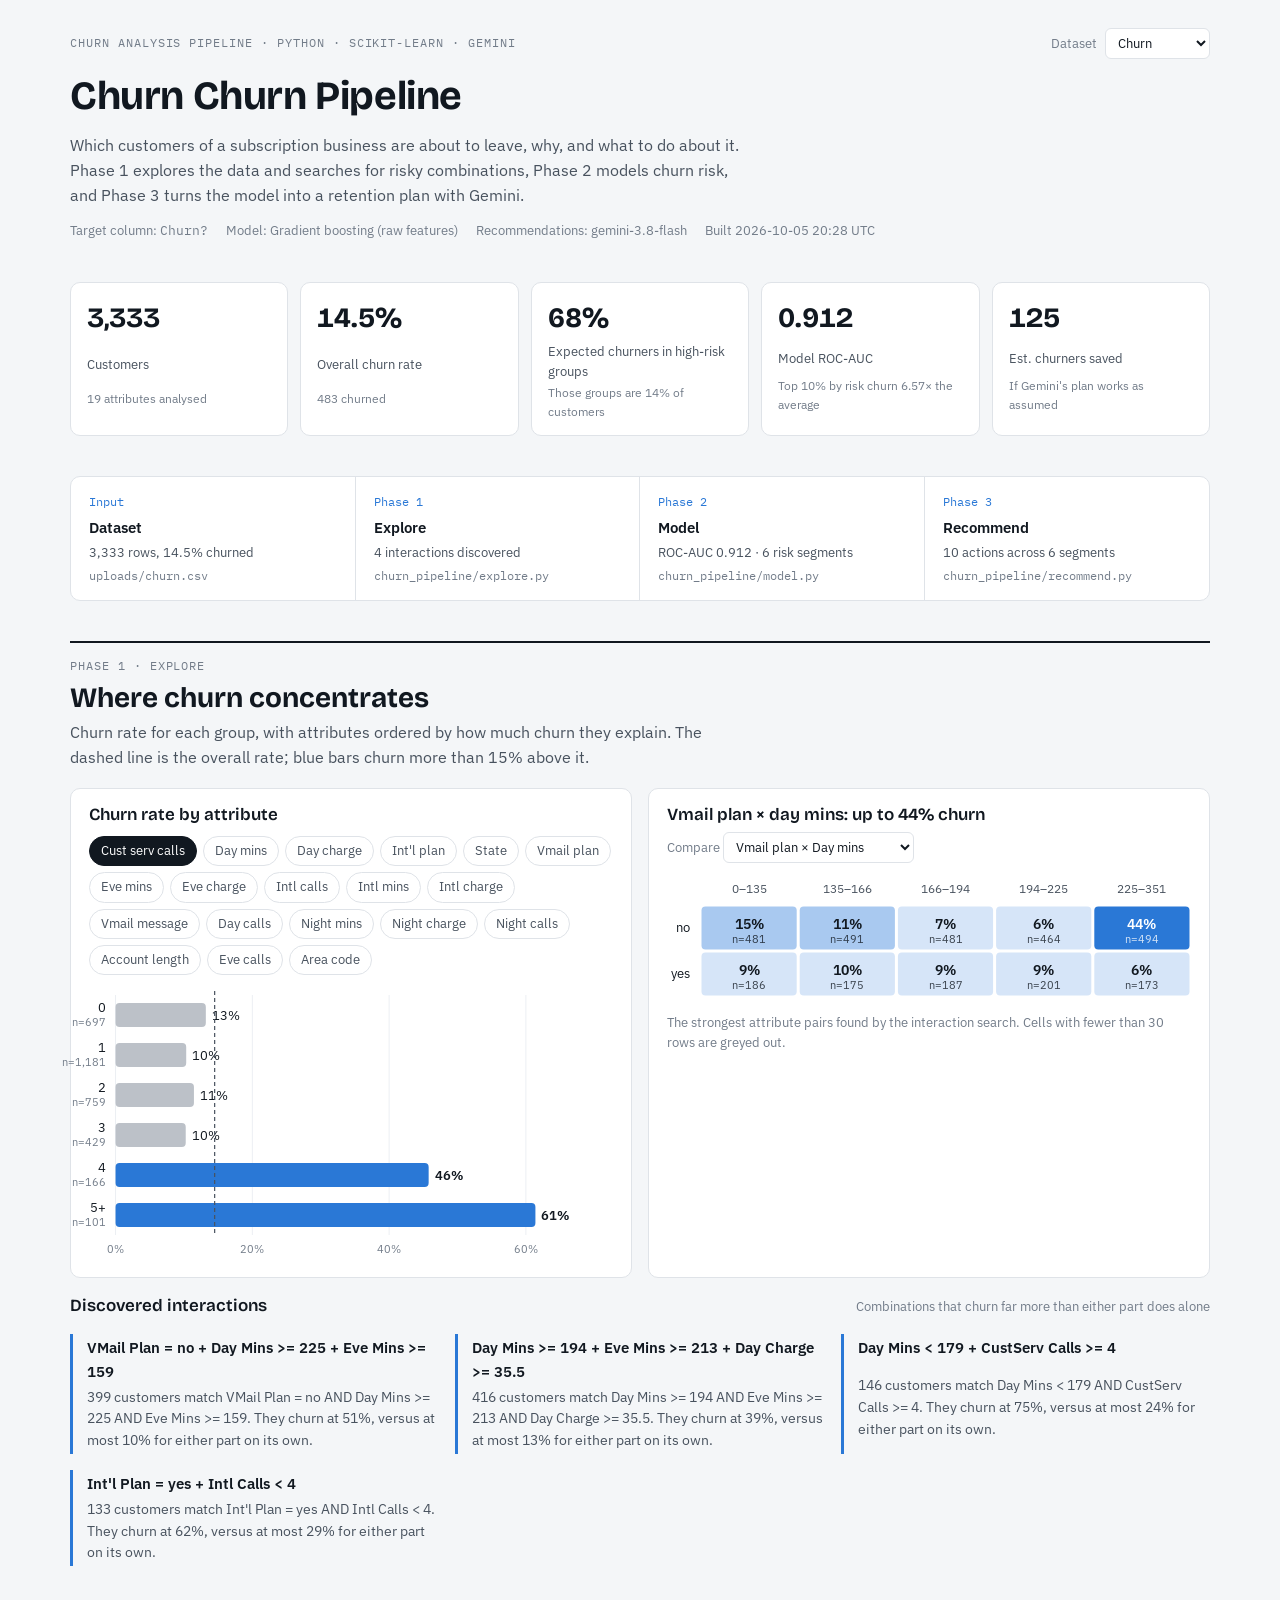
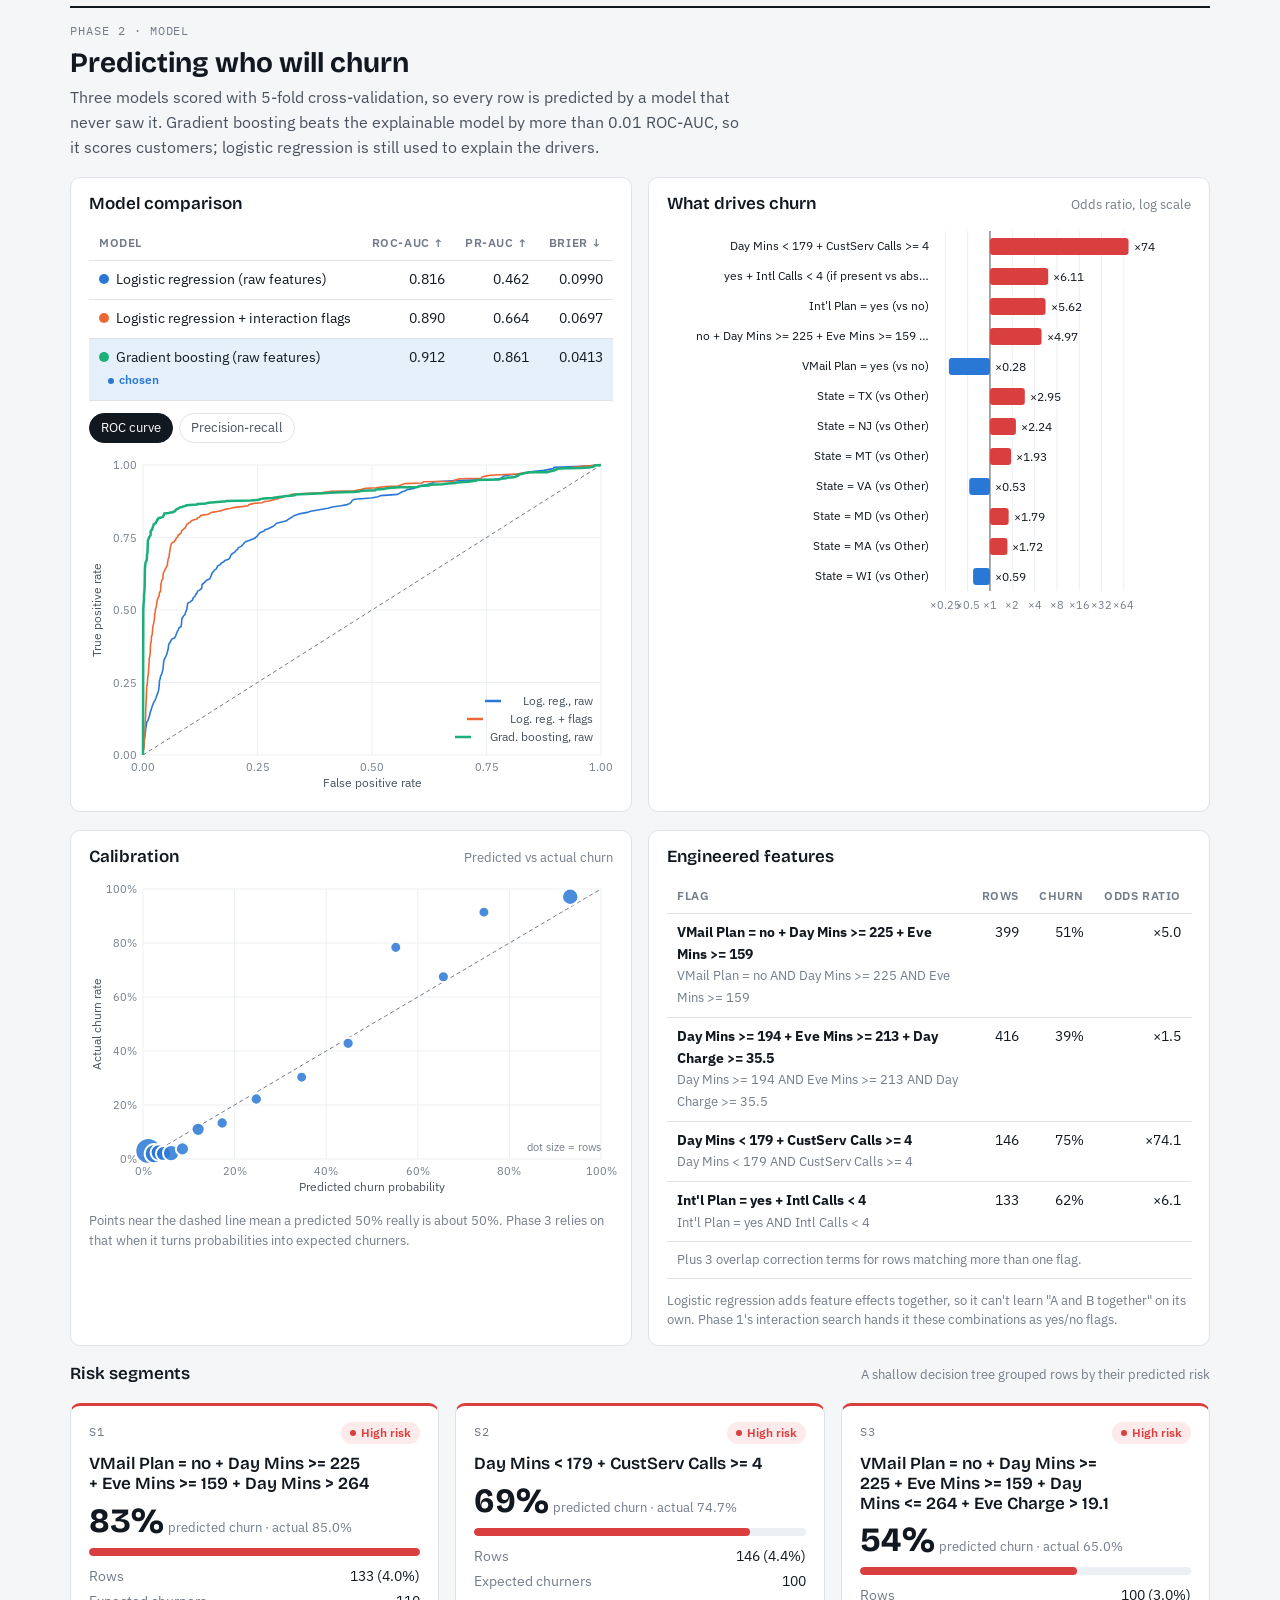
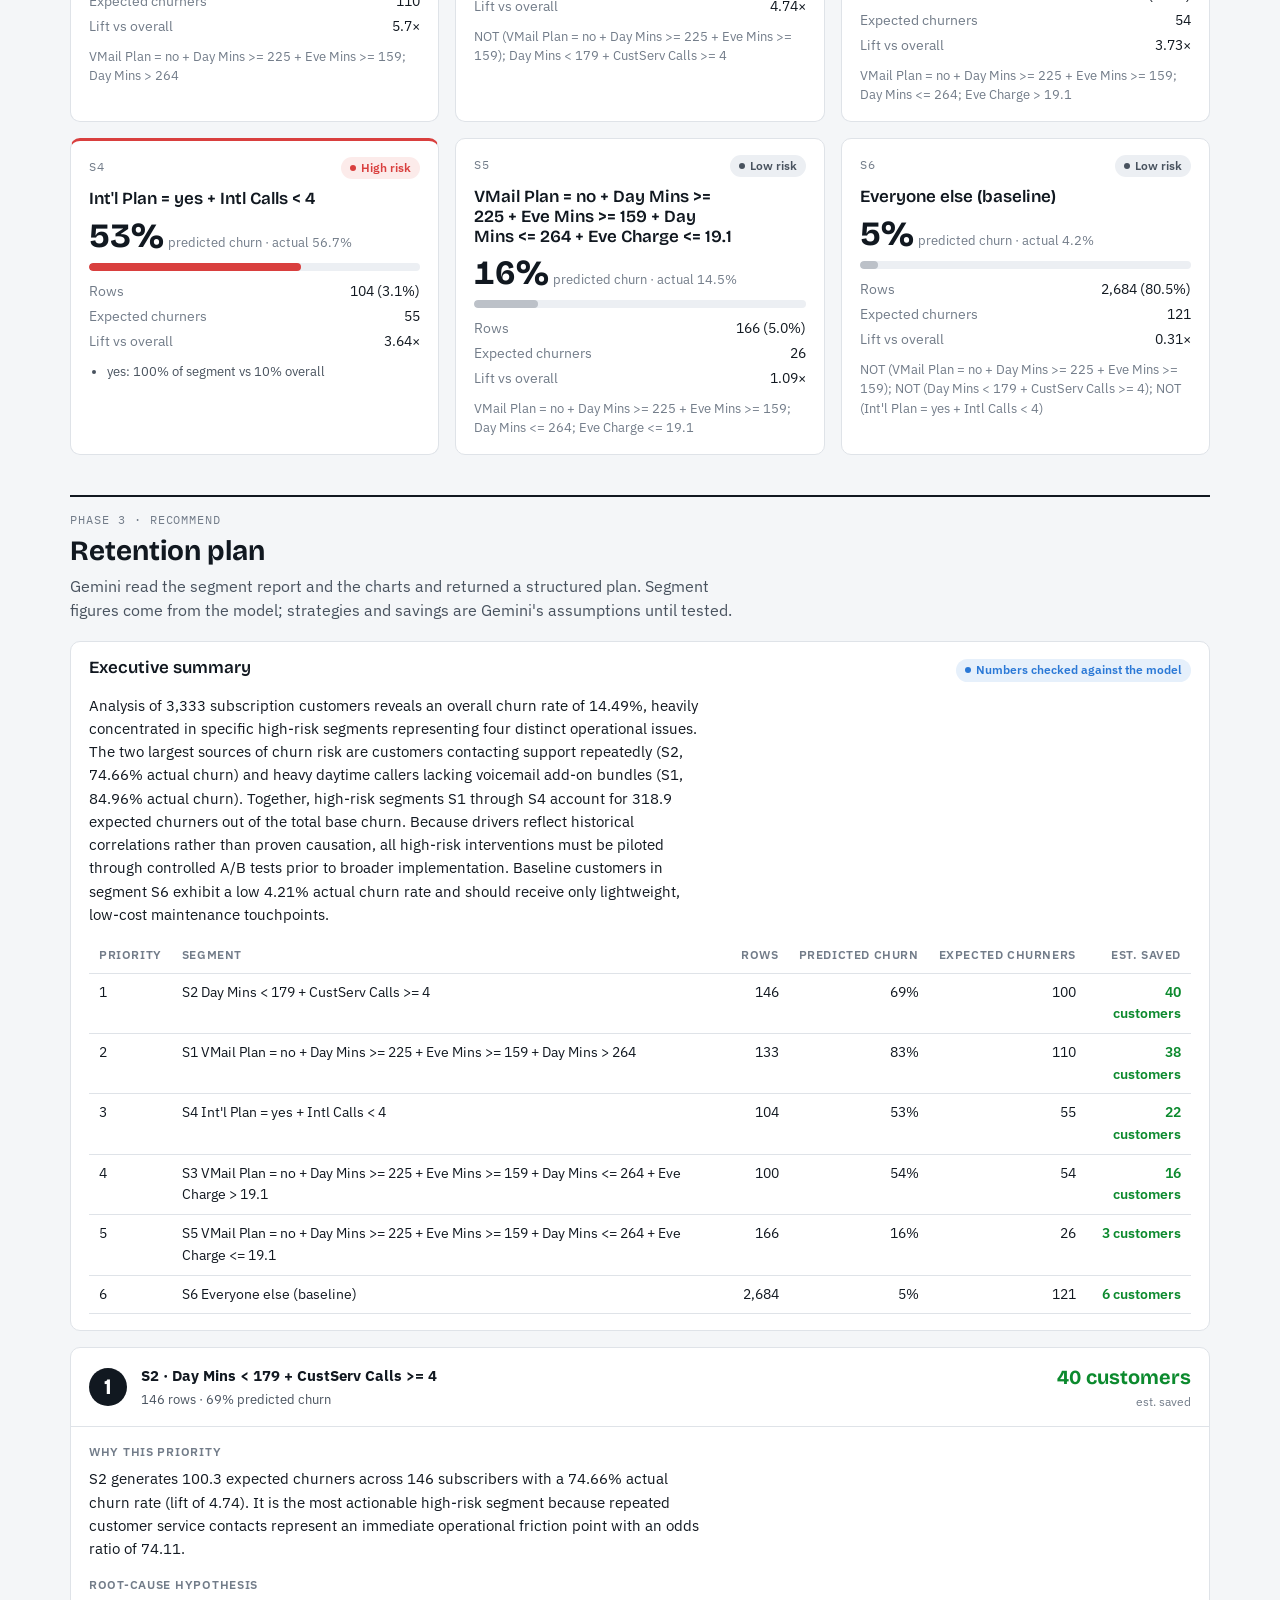
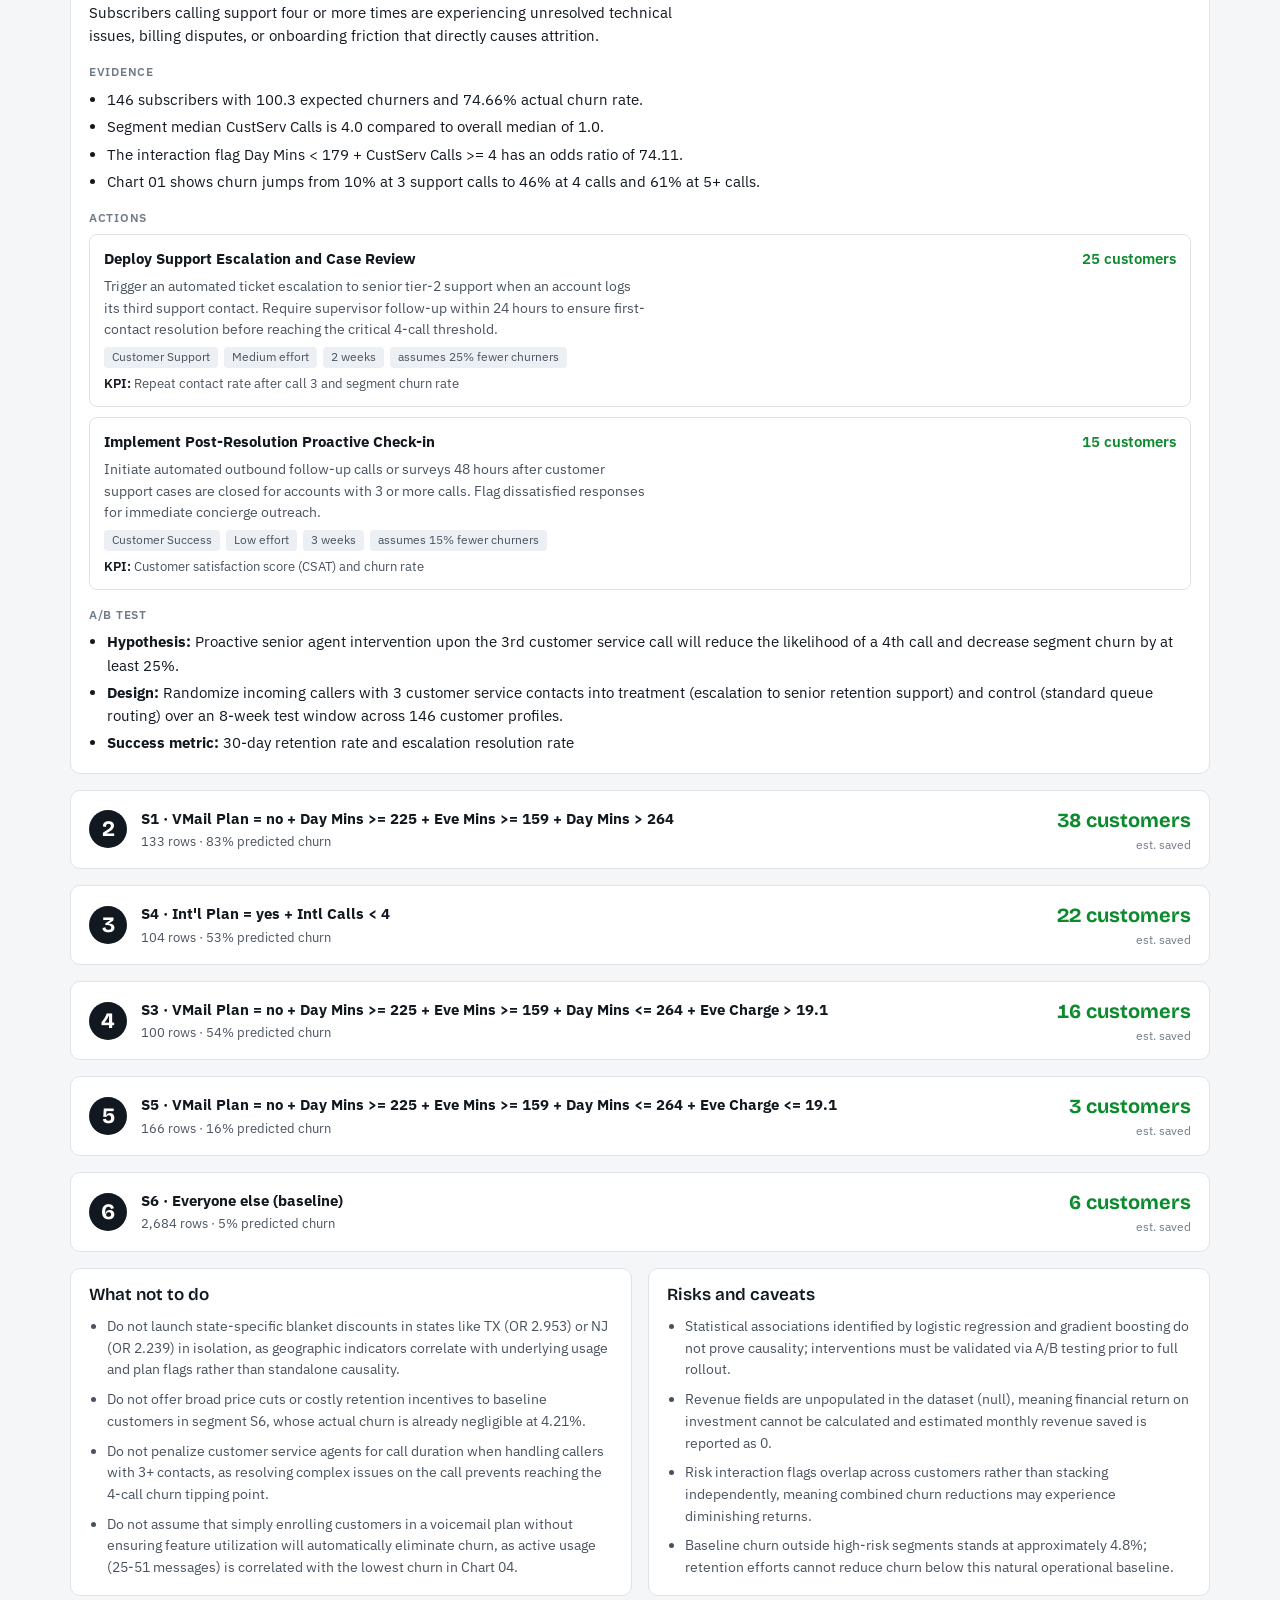
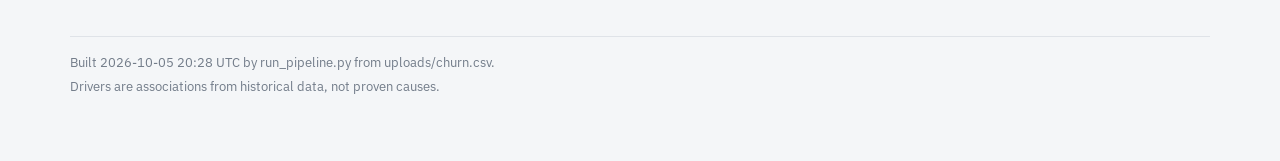
==== commit 03af2819: "Updated visualizations" ====
--- a/docs/index.html
+++ b/docs/index.html
@@ -1,655 +1,655 @@
-<!doctype html>
-<html lang="en">
-<head>
-<meta charset="utf-8">
-<meta name="viewport" content="width=device-width, initial-scale=1, viewport-fit=cover">
-<title>Churn Pipeline Explorer</title>
-<link rel="preconnect" href="https://fonts.googleapis.com">
-<link rel="preconnect" href="https://fonts.gstatic.com" crossorigin>
-<link rel="stylesheet" href="https://fonts.googleapis.com/css2?family=Bricolage+Grotesque:opsz,wght@12..96,600;12..96,700&family=IBM+Plex+Mono:wght@400;500&family=IBM+Plex+Sans:wght@400;500;600&display=swap">
-<style>
-/* Layout: a single analyst's notebook column (max 1180px) that walks the pipeline in order:
-   KPIs -> pipeline map -> Phase 1 explore -> Phase 2 model -> Phase 3 plan. Charts sit on quiet
-   surfaces; color is reserved for data (blue = high risk / chosen, red = raises churn). */
-:root {
-  --bg: #f4f6f8;
-  --surface: #ffffff;
-  --ink: #111820;
-  --ink-2: #48525e;
-  --muted: #727c89;
-  --line: #dfe3e8;
-  --grid: #eceff3;
-  --accent: #2a78d6;
-  --accent-soft: #e6f0fb;
-  --risk: #d93f3e;
-  --risk-soft: #fcebea;
-  --good: #0c8a2e;
-  --bar-muted: #bcc1c8;
-  --s1: #2a78d6; --s2: #eb6834; --s3: #1baf7a;
-  --h0: #f1f5fb; --h1: #d6e5f8; --h2: #a9c9f0; --h3: #5f9ce6; --h4: #2a78d6; --h5: #154c91;
-  --h-ink-lo: #111820; --h-ink-hi: #ffffff;
-  --font-display: "Bricolage Grotesque", "Segoe UI", system-ui, sans-serif;
-  --font-body: "IBM Plex Sans", "Segoe UI", system-ui, -apple-system, sans-serif;
-  --font-data: "IBM Plex Mono", ui-monospace, "Cascadia Mono", Consolas, monospace;
-  --radius: 10px;
-}
-@media (prefers-color-scheme: dark) {
-  :root:not([data-theme="light"]) {
-    --bg: #0e1116; --surface: #161b22; --ink: #edf1f6; --ink-2: #b3bcc8; --muted: #8590a0;
-    --line: #29313c; --grid: #1f262f; --accent: #4a92ea; --accent-soft: #1a2a40;
-    --risk: #ef6b6a; --risk-soft: #3a1d20; --good: #3fbf62; --bar-muted: #4c5562;
-    --s1: #3987e5; --s2: #d95926; --s3: #199e70;
-    --h0: #1b222c; --h1: #1d3352; --h2: #234b7d; --h3: #2f6ab0; --h4: #4a92ea; --h5: #9cc5f5;
-    --h-ink-lo: #edf1f6; --h-ink-hi: #0e1116;
-    color-scheme: dark;
-  }
-}
-:root[data-theme="dark"] {
-  --bg: #0e1116; --surface: #161b22; --ink: #edf1f6; --ink-2: #b3bcc8; --muted: #8590a0;
-  --line: #29313c; --grid: #1f262f; --accent: #4a92ea; --accent-soft: #1a2a40;
-  --risk: #ef6b6a; --risk-soft: #3a1d20; --good: #3fbf62; --bar-muted: #4c5562;
-  --s1: #3987e5; --s2: #d95926; --s3: #199e70;
-  --h0: #1b222c; --h1: #1d3352; --h2: #234b7d; --h3: #2f6ab0; --h4: #4a92ea; --h5: #9cc5f5;
-  --h-ink-lo: #edf1f6; --h-ink-hi: #0e1116;
-  color-scheme: dark;
-}
-* { box-sizing: border-box; }
-body { background: var(--bg); color: var(--ink); font-family: var(--font-body); font-size: 15px; line-height: 1.55; margin: 0; }
-.wrap { max-width: 1180px; margin: 0 auto; padding-inline: 20px; padding-block: 28px 64px; display: grid; gap: 40px; }
-h1, h2, h3 { font-family: var(--font-display); text-wrap: balance; margin: 0; line-height: 1.15; }
-h1 { font-size: clamp(28px, 4vw, 40px); font-weight: 700; letter-spacing: -0.01em; }
-h2 { font-size: clamp(22px, 2.6vw, 28px); font-weight: 700; }
-h3 { font-size: 17px; font-weight: 600; }
-p { margin: 0; max-width: 68ch; }
-.eyebrow { font-family: var(--font-data); font-size: 12px; letter-spacing: 0.08em; text-transform: uppercase; color: var(--muted); }
-.lede { color: var(--ink-2); font-size: 16px; }
-.num { font-variant-numeric: tabular-nums; }
-.mono { font-family: var(--font-data); }
-a { color: var(--accent); }
-:focus-visible { outline: 2px solid var(--accent); outline-offset: 2px; border-radius: 4px; }
-
-/* header */
-.topbar { display: flex; flex-wrap: wrap; justify-content: space-between; align-items: center; gap: 8px 16px; }
-.switch { display: inline-flex; align-items: center; gap: 8px; }
-header { display: grid; gap: 14px; }
-.meta { display: flex; flex-wrap: wrap; gap: 6px 18px; color: var(--muted); font-size: 13px; }
-
-/* KPI strip */
-.kpis { display: grid; grid-template-columns: repeat(auto-fit, minmax(170px, 1fr)); gap: 12px; }
-.kpi { background: var(--surface); border: 1px solid var(--line); border-radius: var(--radius); padding: 14px 16px; display: grid; gap: 2px; }
-.kpi .v { font-family: var(--font-display); font-size: 28px; font-weight: 700; font-variant-numeric: tabular-nums; }
-.kpi .l { font-size: 13px; color: var(--ink-2); }
-.kpi .d { font-size: 12px; color: var(--muted); }
-.kpi.alert .v { color: var(--risk); }
-
-/* pipeline map */
-.pipeline { display: grid; grid-template-columns: repeat(4, minmax(0, 1fr)); gap: 0; background: var(--surface); border: 1px solid var(--line); border-radius: var(--radius); overflow: hidden; }
-.step { padding: 16px 18px; display: grid; gap: 4px; text-decoration: none; color: inherit; border-right: 1px solid var(--line); position: relative; }
-.step:last-child { border-right: 0; }
-.step:hover { background: var(--accent-soft); }
-.step .k { font-family: var(--font-data); font-size: 12px; color: var(--accent); }
-.step .t { font-weight: 600; }
-.step .o { font-size: 12.5px; color: var(--ink-2); }
-.step .f { font-family: var(--font-data); font-size: 11.5px; color: var(--muted); overflow-wrap: anywhere; }
-@media (max-width: 760px) { .pipeline { grid-template-columns: 1fr 1fr; } .step:nth-child(2) { border-right: 0; } .step:nth-child(-n+2) { border-bottom: 1px solid var(--line); } }
-@media (max-width: 440px) { .pipeline { grid-template-columns: 1fr; } .step { border-right: 0; border-bottom: 1px solid var(--line); } .step:last-child { border-bottom: 0; } }
-
-/* sections */
-section { display: grid; gap: 18px; scroll-margin-top: 16px; }
-.sec-head { display: grid; gap: 6px; border-top: 2px solid var(--ink); padding-top: 14px; }
-.grid2 { display: grid; grid-template-columns: repeat(2, minmax(0, 1fr)); gap: 16px; }
-.grid3 { display: grid; grid-template-columns: repeat(3, minmax(0, 1fr)); gap: 16px; }
-@media (max-width: 900px) { .grid2, .grid3 { grid-template-columns: 1fr; } }
-.panel { background: var(--surface); border: 1px solid var(--line); border-radius: var(--radius); padding: 16px 18px; display: grid; gap: 12px; min-width: 0; align-content: start; }
-.panel-head { display: flex; flex-wrap: wrap; justify-content: space-between; align-items: baseline; gap: 8px 16px; }
-.note { font-size: 12.5px; color: var(--muted); }
-.chart { width: 100%; min-height: 120px; position: relative; }
-.chart svg { display: block; width: 100%; height: auto; overflow: visible; }
-.chart text { font-family: var(--font-body); }
-
-/* controls */
-.chips { display: flex; flex-wrap: wrap; gap: 6px; }
-.chip { font: inherit; font-size: 13px; border: 1px solid var(--line); background: var(--surface); color: var(--ink-2); padding: 4px 11px; border-radius: 999px; cursor: pointer; }
-.chip:hover { border-color: var(--accent); color: var(--ink); }
-.chip[aria-pressed="true"] { background: var(--ink); border-color: var(--ink); color: var(--surface); }
-select.sel { font: inherit; font-size: 13px; padding: 5px 8px; border-radius: 6px; border: 1px solid var(--line); background: var(--surface); color: var(--ink); max-width: 100%; }
-
-/* findings */
-.findings { display: grid; grid-template-columns: repeat(3, minmax(0, 1fr)); gap: 16px; }
-@media (max-width: 900px) { .findings { grid-template-columns: 1fr; } }
-.finding { border-left: 3px solid var(--accent); padding: 2px 0 2px 14px; display: grid; gap: 4px; }
-.finding.corr { border-left-color: var(--risk); }
-.finding b { font-weight: 600; }
-.finding span { color: var(--ink-2); font-size: 14px; }
-
-/* tables */
-.tbl-wrap { overflow-x: auto; }
-table { border-collapse: collapse; width: 100%; font-size: 14px; }
-.tbl-wrap table { min-width: 480px; }
-th, td { text-align: left; padding: 8px 10px; border-bottom: 1px solid var(--line); vertical-align: top; }
-th { font-size: 12px; font-weight: 600; color: var(--muted); text-transform: uppercase; letter-spacing: 0.05em; white-space: nowrap; }
-td.r, th.r { text-align: right; font-variant-numeric: tabular-nums; }
-tr.chosen td { background: var(--accent-soft); }
-.pill { display: inline-flex; align-items: center; gap: 5px; font-size: 12px; font-weight: 600; padding: 2px 9px; border-radius: 999px; white-space: nowrap; }
-.pill.high { background: var(--risk-soft); color: var(--risk); }
-.pill.low { background: var(--grid); color: var(--ink-2); }
-.pill.medium { background: var(--accent-soft); color: var(--accent); }
-.pill.ok { background: var(--accent-soft); color: var(--accent); }
-.pill::before { content: ""; width: 6px; height: 6px; border-radius: 50%; background: currentColor; }
-
-/* segment cards */
-.seg { display: grid; gap: 10px; }
-.seg.high { border-top: 3px solid var(--risk); }
-.seg .big { font-family: var(--font-display); font-size: 34px; font-weight: 700; line-height: 1; font-variant-numeric: tabular-nums; }
-.seg dl { display: grid; grid-template-columns: auto 1fr; gap: 4px 14px; margin: 0; font-size: 13.5px; }
-.seg dt { color: var(--muted); }
-.seg dd { margin: 0; text-align: right; font-variant-numeric: tabular-nums; }
-.seg ul { margin: 0; padding-left: 18px; font-size: 13px; color: var(--ink-2); display: grid; gap: 2px; }
-.meter { height: 8px; background: var(--grid); border-radius: 4px; overflow: hidden; }
-.meter i { display: block; height: 100%; background: var(--accent); border-radius: 4px; }
-
-/* plans */
-details.plan { background: var(--surface); border: 1px solid var(--line); border-radius: var(--radius); }
-details.plan > summary { list-style: none; cursor: pointer; padding: 14px 18px; display: grid; grid-template-columns: auto minmax(0, 1fr) auto; gap: 14px; align-items: center; }
-details.plan > summary::-webkit-details-marker { display: none; }
-.rank { font-family: var(--font-display); font-weight: 700; font-size: 22px; width: 38px; height: 38px; border-radius: 50%; display: grid; place-items: center; background: var(--ink); color: var(--surface); }
-.sumtext { display: grid; gap: 2px; min-width: 0; }
-.sumtext .sub { font-size: 13px; color: var(--ink-2); }
-.saved { text-align: right; font-size: 12px; color: var(--muted); }
-.saved b { display: block; font-family: var(--font-display); font-size: 20px; color: var(--good); font-variant-numeric: tabular-nums; }
-.plan-body { padding: 0 18px 18px; display: grid; gap: 16px; border-top: 1px solid var(--line); padding-top: 16px; }
-.plan-body h4 { margin: 0 0 6px; font-size: 12px; text-transform: uppercase; letter-spacing: 0.06em; color: var(--muted); font-weight: 600; }
-.plan-body ul { margin: 0; padding-left: 18px; display: grid; gap: 4px; }
-.chev { transition: transform .2s; color: var(--muted); }
-details[open] .chev { transform: rotate(90deg); }
-.actions { display: grid; gap: 10px; }
-.action { border: 1px solid var(--line); border-radius: 8px; padding: 12px 14px; display: grid; gap: 6px; }
-.action-top { display: flex; flex-wrap: wrap; justify-content: space-between; gap: 6px 12px; align-items: baseline; }
-.tags { display: flex; flex-wrap: wrap; gap: 6px; }
-.tag { font-size: 12px; padding: 1px 8px; border-radius: 4px; background: var(--grid); color: var(--ink-2); white-space: nowrap; }
-.action p { font-size: 14px; color: var(--ink-2); }
-.kv { font-size: 13px; color: var(--ink-2); }
-.kv b { color: var(--ink); font-weight: 600; }
-.lists { display: grid; grid-template-columns: repeat(2, minmax(0, 1fr)); gap: 16px; }
-@media (max-width: 900px) { .lists { grid-template-columns: 1fr; } }
-.lists ul { margin: 0; padding-left: 18px; display: grid; gap: 8px; font-size: 14px; color: var(--ink-2); }
-.empty { border: 1px dashed var(--line); border-radius: var(--radius); padding: 22px; color: var(--ink-2); display: grid; gap: 6px; }
-@media (max-width: 560px) { details.plan > summary { grid-template-columns: auto minmax(0, 1fr); } .saved { grid-column: 2; text-align: left; } .saved b { display: inline; margin-right: 6px; } }
-
-/* tooltip */
-#tip { position: fixed; pointer-events: none; z-index: 10; background: var(--ink); color: var(--surface); font-size: 12.5px; line-height: 1.4; padding: 7px 10px; border-radius: 6px; max-width: 260px; opacity: 0; transition: opacity .1s; }
-#tip.on { opacity: 1; }
-#tip b { font-weight: 600; }
-footer { color: var(--muted); font-size: 13px; display: grid; gap: 4px; border-top: 1px solid var(--line); padding-top: 16px; }
-@media (prefers-reduced-motion: reduce) { * { transition: none !important; } }
-</style>
-</head>
-<body>
-<div class="wrap">
-  <header>
-    <div class="topbar">
-      <div class="eyebrow">Churn analysis pipeline · Python · scikit-learn · Gemini</div>
-      <label class="note switch" for="ds-sel" id="ds-wrap">Dataset
-        <select class="sel" id="ds-sel"></select>
-      </label>
-    </div>
-    <h1 id="title">Churn Pipeline</h1>
-    <p class="lede" id="lede"></p>
-    <div class="meta" id="meta"></div>
-  </header>
-
-  <div class="kpis" id="kpis" aria-label="Headline numbers"></div>
-
-  <nav class="pipeline" aria-label="Pipeline stages">
-    <a class="step" href="#explore"><span class="k">Input</span><span class="t">Dataset</span><span class="o" id="step-data"></span><span class="f" id="step-file"></span></a>
-    <a class="step" href="#explore"><span class="k">Phase 1</span><span class="t">Explore</span><span class="o" id="step-explore"></span><span class="f">churn_pipeline/explore.py</span></a>
-    <a class="step" href="#model"><span class="k">Phase 2</span><span class="t">Model</span><span class="o" id="step-model"></span><span class="f">churn_pipeline/model.py</span></a>
-    <a class="step" href="#plan"><span class="k">Phase 3</span><span class="t">Recommend</span><span class="o" id="step-plan"></span><span class="f">churn_pipeline/recommend.py</span></a>
-  </nav>
-
-  <section id="explore" aria-labelledby="h-explore">
-    <div class="sec-head">
-      <div class="eyebrow">Phase 1 · Explore</div>
-      <h2 id="h-explore">Where churn concentrates</h2>
-      <p class="lede">Churn rate for each group, with attributes ordered by how much churn they explain. The dashed line is the overall rate; blue bars churn more than 15% above it.</p>
-    </div>
-    <div class="grid2">
-      <div class="panel">
-        <div class="panel-head"><h3>Churn rate by attribute</h3></div>
-        <div class="chips" id="attr-chips" role="group" aria-label="Attribute"></div>
-        <div class="chart" id="attr-chart"></div>
-      </div>
-      <div class="panel">
-        <div class="panel-head">
-          <h3 id="heat-title">Two attributes combined</h3>
-          <label class="note" for="heat-sel">Compare
-            <select class="sel" id="heat-sel"></select>
-          </label>
-        </div>
-        <div class="chart" id="heat-chart"></div>
-        <div class="note">The strongest attribute pairs found by the interaction search. Cells with fewer than 30 rows are greyed out.</div>
-      </div>
-    </div>
-    <div class="panel-head"><h3>Discovered interactions</h3><span class="note">Combinations that churn far more than either part does alone</span></div>
-    <div class="findings" id="findings"></div>
-  </section>
-
-  <section id="model" aria-labelledby="h-model">
-    <div class="sec-head">
-      <div class="eyebrow">Phase 2 · Model</div>
-      <h2 id="h-model">Predicting who will churn</h2>
-      <p class="lede" id="model-lede"></p>
-    </div>
-    <div class="grid2">
-      <div class="panel">
-        <div class="panel-head"><h3>Model comparison</h3></div>
-        <div class="tbl-wrap"><table id="metrics-tbl"></table></div>
-        <div class="chips" id="curve-chips" role="group" aria-label="Curve"></div>
-        <div class="chart" id="curve-chart"></div>
-      </div>
-      <div class="panel">
-        <div class="panel-head"><h3>What drives churn</h3><span class="note">Odds ratio, log scale</span></div>
-        <div class="chart" id="odds-chart"></div>
-      </div>
-    </div>
-    <div class="grid2">
-      <div class="panel">
-        <div class="panel-head"><h3>Calibration</h3><span class="note">Predicted vs actual churn</span></div>
-        <div class="chart" id="cal-chart"></div>
-        <p class="note">Points near the dashed line mean a predicted 50% really is about 50%. Phase 3 relies on that when it turns probabilities into expected churners.</p>
-      </div>
-      <div class="panel">
-        <div class="panel-head"><h3>Engineered features</h3></div>
-        <div class="tbl-wrap"><table id="flags-tbl"></table></div>
-        <p class="note">Logistic regression adds feature effects together, so it can't learn "A and B together" on its own. Phase 1's interaction search hands it these combinations as yes/no flags.</p>
-      </div>
-    </div>
-    <div class="panel-head"><h3>Risk segments</h3><span class="note">A shallow decision tree grouped rows by their predicted risk</span></div>
-    <div class="grid3" id="segments"></div>
-  </section>
-
-  <section id="plan" aria-labelledby="h-plan">
-    <div class="sec-head">
-      <div class="eyebrow">Phase 3 · Recommend</div>
-      <h2 id="h-plan">Retention plan</h2>
-      <p class="lede">Gemini read the segment report and the charts and returned a structured plan. Segment figures come from the model; strategies and savings are Gemini's assumptions until tested.</p>
-    </div>
-    <div id="plan-body" style="display:grid;gap:16px"></div>
-  </section>
-
-  <footer>
-    <span id="built"></span>
-    <span>Drivers are associations from historical data, not proven causes.</span>
-  </footer>
-</div>
-<div id="tip" role="tooltip"></div>
-
-<script>
-const ALL = {"datasets":{"sonicwave":{"built_at":"2026-10-05 20:20 UTC","config":{"name":"sonicwave","csv":"data\\sonicwave_subscribers.csv","target":"churned","entity":"subscribers","business_context":"a music and podcast streaming service","currency":"$","display_name":"SonicWave"},"phase1":{"overall":0.0971,"ranked_features":["support_tickets_90d","last_ticket_topic","content_mix","signup_channel","plan_type","avg_weekly_hours","tenure_months","payment_method","age_group"],"attributes":{"age_group":{"label":"Age group","rows":[{"label":"Under 25","rate":0.09,"n":1923},{"label":"25-34","rate":0.0971,"n":2903},{"label":"35-49","rate":0.1023,"n":2356},{"label":"50 plus","rate":0.0979,"n":1318}],"signal":0.0002,"kind":"categorical"},"plan_type":{"label":"Plan type","rows":[{"label":"Free","rate":0.0783,"n":1213},{"label":"Basic","rate":0.0703,"n":2632},{"label":"Premium","rate":0.1319,"n":3397},{"label":"Family","rate":0.0771,"n":1258}],"signal":0.0093,"kind":"categorical"},"content_mix":{"label":"Content mix","rows":[{"label":"Low-usage","rate":0.2263,"n":1277},{"label":"Balanced","rate":0.0727,"n":2296},{"label":"Music-heavy","rate":0.0761,"n":3165},{"label":"Podcast-heavy","rate":0.0726,"n":1762}],"signal":0.0337,"kind":"categorical"},"payment_method":{"label":"Payment method","rows":[{"label":"Credit card","rate":0.0929,"n":4705},{"label":"Debit","rate":0.1008,"n":1666},{"label":"PayPal","rate":0.1046,"n":1702},{"label":"Gift card","rate":0.0984,"n":427}],"signal":0.0003,"kind":"categorical"},"last_ticket_topic":{"label":"Last ticket topic","rows":[{"label":"No ticket","rate":0.0571,"n":4620},{"label":"Account","rate":0.059,"n":661},{"label":"Billing","rate":0.2812,"n":1529},{"label":"Content","rate":0.0686,"n":481},{"label":"Playback","rate":0.0488,"n":1209}],"signal":0.0851,"kind":"categorical"},"signup_channel":{"label":"Signup channel","rows":[{"label":"Web","rate":0.0736,"n":2500},{"label":"iOS","rate":0.0727,"n":2215},{"label":"Android","rate":0.077,"n":2505},{"label":"Partner promo","rate":0.2242,"n":1280}],"signal":0.0327,"kind":"categorical"},"tenure_months":{"label":"Tenure months","rows":[{"label":"1\u20137","rate":0.1059,"n":2106},{"label":"7\u201310","rate":0.0977,"n":1464},{"label":"10\u201314","rate":0.0982,"n":1558},{"label":"14\u201322","rate":0.1007,"n":1728},{"label":"22\u201360","rate":0.0803,"n":1644}],"signal":0.0009,"kind":"numeric"},"avg_weekly_hours":{"label":"Avg weekly hours","rows":[{"label":"0.3\u20134.1","rate":0.0935,"n":1712},{"label":"4.1\u20136.6","rate":0.094,"n":1724},{"label":"6.6\u20139.8","rate":0.0941,"n":1668},{"label":"9.8\u201316","rate":0.1179,"n":1705},{"label":"16\u201340","rate":0.0857,"n":1691}],"signal":0.0014,"kind":"numeric"},"support_tickets_90d":{"label":"Support tickets 90d","rows":[{"label":"0","rate":0.0571,"n":4620},{"label":"1","rate":0.0543,"n":2836},{"label":"2","rate":0.3948,"n":846},{"label":"3+","rate":0.3687,"n":198}],"signal":0.1372,"kind":"numeric"}},"heatmaps":{"last_ticket_topic__support_tickets_90d":{"title":"Last ticket topic \u00d7 support tickets 90d: up to 57% churn","row_label":"Last ticket topic","col_label":"Support tickets 90d","rows":["No ticket","Account","Billing","Content","Playback"],"cols":["0","1","2","3+"],"cells":[[{"rate":0.0571,"n":4620},{"rate":null,"n":0},{"rate":null,"n":0},{"rate":null,"n":0}],[{"rate":null,"n":0},{"rate":0.0542,"n":554},{"rate":0.0976,"n":82},{"rate":0.04,"n":25}],[{"rate":null,"n":0},{"rate":0.0531,"n":847},{"rate":0.5722,"n":547},{"rate":0.5333,"n":135}],[{"rate":null,"n":0},{"rate":0.0695,"n":417},{"rate":0.0741,"n":54},{"rate":0.0,"n":10}],[{"rate":null,"n":0},{"rate":0.0491,"n":1018},{"rate":0.0552,"n":163},{"rate":0.0,"n":28}]]},"plan_type__content_mix":{"title":"Plan type \u00d7 content mix: up to 37% churn","row_label":"Plan type","col_label":"Content mix","rows":["Free","Basic","Premium","Family"],"cols":["Low-usage","Balanced","Music-heavy","Podcast-heavy"],"cells":[[{"rate":0.0699,"n":143},{"rate":0.0652,"n":322},{"rate":0.0788,"n":482},{"rate":0.0977,"n":266}],[{"rate":0.0724,"n":304},{"rate":0.0757,"n":753},{"rate":0.0709,"n":1002},{"rate":0.0611,"n":573}],[{"rate":0.3679,"n":666},{"rate":0.0731,"n":875},{"rate":0.0717,"n":1199},{"rate":0.0807,"n":657}],[{"rate":0.0732,"n":164},{"rate":0.0723,"n":346},{"rate":0.0954,"n":482},{"rate":0.0526,"n":266}]]},"content_mix__signup_channel":{"title":"Content mix \u00d7 signup channel: up to 52% churn","row_label":"Content mix","col_label":"Signup channel","rows":["Low-usage","Balanced","Music-heavy","Podcast-heavy"],"cols":["Web","iOS","Android","Partner promo"],"cells":[[{"rate":0.0736,"n":299},{"rate":0.0722,"n":263},{"rate":0.0821,"n":280},{"rate":0.5172,"n":435}],[{"rate":0.0736,"n":707},{"rate":0.0776,"n":606},{"rate":0.0678,"n":723},{"rate":0.0731,"n":260}],[{"rate":0.0721,"n":943},{"rate":0.0756,"n":847},{"rate":0.0815,"n":981},{"rate":0.0736,"n":394}],[{"rate":0.0762,"n":551},{"rate":0.0621,"n":499},{"rate":0.0787,"n":521},{"rate":0.0733,"n":191}]]}},"flags":[{"name":"flag_billing_support_tickets_90d_ge_2","label":"Billing + support tickets 90d >= 2","description":"last_ticket_topic = Billing AND support_tickets_90d >= 2","conditions":[{"col":"last_ticket_topic","op":"==","value":"Billing"},{"col":"support_tickets_90d","op":">=","value":2.0}],"n":682,"churn_rate":0.5645,"churn_rate_without_combination":0.0608},{"name":"flag_premium_low_usage_partner_promo","label":"Premium + Low-usage + Partner promo","description":"plan_type = Premium AND content_mix = Low-usage AND signup_channel = Partner promo","conditions":[{"col":"plan_type","op":"==","value":"Premium"},{"col":"content_mix","op":"==","value":"Low-usage"},{"col":"signup_channel","op":"==","value":"Partner promo"}],"n":350,"churn_rate":0.6286,"churn_rate_without_combination":0.0743}],"corrections":[{"name":"overlap_1_2","of":["flag_billing_support_tickets_90d_ge_2","flag_premium_low_usage_partner_promo"],"n":28,"description":"Has both: Billing + support tickets 90d >= 2 and Premium + Low-usage + Partner promo"}],"n_features":9},"segments":{"purpose":"Churn-risk segments for subscribers of a music and podcast streaming service. Use these to decide which groups to target and what retention actions to take.","dataset":{"name":"sonicwave","rows":8500,"entity":"subscribers","business_context":"a music and podcast streaming service","overall_churn_rate":0.0971,"total_monthly_revenue":89046.13,"expected_monthly_revenue_at_risk":9162.75,"currency":"$"},"model":{"type":"Logistic regression + interaction flags","why":"Logistic regression + interaction flags is within 0.01 ROC-AUC of gradient boosting, so the explainable model is preferred.","validation":"5-fold stratified cross-validation; segment figures use out-of-fold predictions","metrics":{"roc_auc":0.8338,"pr_auc":0.4645,"brier":0.0561,"top_decile_churn_rate":0.5929,"top_decile_lift":6.11,"top_decile_share_of_churners_captured":0.6109},"engineered_features":{"flag_billing_support_tickets_90d_ge_2":"last_ticket_topic = Billing AND support_tickets_90d >= 2","flag_premium_low_usage_partner_promo":"plan_type = Premium AND content_mix = Low-usage AND signup_channel = Partner promo"}},"segments":[{"segment_id":"S1","name":"Premium + Low-usage + Partner promo","rule":["NOT (Billing + support tickets 90d >= 2)","Premium + Low-usage + Partner promo"],"risk_tier":"High","subscribers":322,"share_of_base":0.0379,"predicted_churn_rate":0.6084,"actual_churn_rate":0.6366,"lift_vs_overall":6.27,"expected_churners":195.9,"distinguishing_traits":[{"attribute":"content_mix","value":"Low-usage","share_in_segment":1.0,"share_in_population":0.15,"over_representation":6.66},{"attribute":"signup_channel","value":"Partner promo","share_in_segment":1.0,"share_in_population":0.151,"over_representation":6.64},{"attribute":"plan_type","value":"Premium","share_in_segment":1.0,"share_in_population":0.4,"over_representation":2.5}],"numeric_profile":{"tenure_months":{"segment_median":11.0,"overall_median":12.0},"avg_weekly_hours":{"segment_median":8.05,"overall_median":8.0},"support_tickets_90d":{"segment_median":0.0,"overall_median":0.0}},"monthly_revenue":4182.78,"expected_monthly_revenue_at_risk":2544.78,"share_of_total_revenue_at_risk":0.2777},{"segment_id":"S2","name":"Billing + support tickets 90d >= 2","rule":["Billing + support tickets 90d >= 2"],"risk_tier":"High","subscribers":682,"share_of_base":0.0802,"predicted_churn_rate":0.5623,"actual_churn_rate":0.5645,"lift_vs_overall":5.79,"expected_churners":383.5,"distinguishing_traits":[{"attribute":"last_ticket_topic","value":"Billing","share_in_segment":1.0,"share_in_population":0.18,"over_representation":5.56}],"numeric_profile":{"tenure_months":{"segment_median":11.0,"overall_median":12.0},"avg_weekly_hours":{"segment_median":8.1,"overall_median":8.0},"support_tickets_90d":{"segment_median":2.0,"overall_median":0.0}},"monthly_revenue":7242.07,"expected_monthly_revenue_at_risk":4073.91,"share_of_total_revenue_at_risk":0.4446},{"segment_id":"S3","name":"Everyone else (baseline)","rule":["NOT (Billing + support tickets 90d >= 2)","NOT (Premium + Low-usage + Partner promo)"],"risk_tier":"Low","subscribers":7496,"share_of_base":0.8819,"predicted_churn_rate":0.0331,"actual_churn_rate":0.0314,"lift_vs_overall":0.34,"expected_churners":247.8,"distinguishing_traits":[],"numeric_profile":{"tenure_months":{"segment_median":12.0,"overall_median":12.0},"avg_weekly_hours":{"segment_median":8.0,"overall_median":8.0},"support_tickets_90d":{"segment_median":0.0,"overall_median":0.0}},"monthly_revenue":77621.28,"expected_monthly_revenue_at_risk":2544.05,"share_of_total_revenue_at_risk":0.2777}],"churn_drivers":[{"feature":"Premium + Low-usage + Partner promo","comparison":"if present vs absent","odds_ratio":47.983,"direction":"raises churn"},{"feature":"Billing + support tickets 90d >= 2","comparison":"if present vs absent","odds_ratio":33.833,"direction":"raises churn"},{"feature":"last_ticket_topic = Account","comparison":"vs No ticket","odds_ratio":1.324,"direction":"raises churn"},{"feature":"last_ticket_topic = Content","comparison":"vs No ticket","odds_ratio":1.291,"direction":"raises churn"},{"feature":"last_ticket_topic = Billing","comparison":"vs No ticket","odds_ratio":1.267,"direction":"raises churn"}],"caveats":["Drivers are associations from historical data, not proven causes; test interventions before rolling out.","plan_type = Premium has a high raw churn rate (13%), but outside the high-risk segments (S1, S2) it churns at 3.1%, close to the 3.1% baseline. Its raw rate comes from those segments, so only target plan_type = Premium in the combinations they define.","content_mix = Low-usage has a high raw churn rate (23%), but outside the high-risk segments (S1, S2) it churns at 2.9%, close to the 3.1% baseline. Its raw rate comes from those segments, so only target content_mix = Low-usage in the combinations they define.","last_ticket_topic = Billing has a high raw churn rate (28%), but outside the high-risk segments (S1, S2) it churns at 3.4%, close to the 3.1% baseline. Its raw rate comes from those segments, so only target last_ticket_topic = Billing in the combinations they define.","signup_channel = Partner promo has a high raw churn rate (22%), but outside the high-risk segments (S1, S2) it churns at 2.9%, close to the 3.1% baseline. Its raw rate comes from those segments, so only target signup_channel = Partner promo in the combinations they define.","Subscribers outside the high-risk segments churn at about 3.1%; treat that as baseline churn.","Some customers match more than one interaction flag; their risks overlap rather than stack, so the model includes correction terms that are left out of the driver list."]},"model":{"chosen_model":"Logistic regression + interaction flags","explainable_model":"Logistic regression + interaction flags","metrics":{"Logistic regression (raw features)":{"roc_auc":0.8232,"pr_auc":0.4174,"brier":0.0685,"top_decile_churn_rate":0.4941,"top_decile_lift":5.09,"top_decile_share_of_churners_captured":0.5091},"Logistic regression + interaction flags":{"roc_auc":0.8338,"pr_auc":0.4645,"brier":0.0561,"top_decile_churn_rate":0.5929,"top_decile_lift":6.11,"top_decile_share_of_churners_captured":0.6109},"Gradient boosting (raw features)":{"roc_auc":0.8365,"pr_auc":0.4644,"brier":0.0586,"top_decile_churn_rate":0.5929,"top_decile_lift":6.11,"top_decile_share_of_churners_captured":0.6109}},"curves":{"Logistic regression (raw features)":{"roc":[[0.0,0.0],[0.0012,0.0061],[0.0018,0.0133],[0.0027,0.0194],[0.0033,0.0364],[0.0043,0.0436],[0.0053,0.0545],[0.0059,0.0594],[0.0066,0.0715],[0.0077,0.0776],[0.0085,0.0958],[0.0093,0.1103],[0.0102,0.1176],[0.0109,0.1309],[0.0113,0.137],[0.0126,0.1455],[0.0138,0.16],[0.0145,0.1721],[0.0152,0.1794],[0.0162,0.1867],[0.0167,0.1927],[0.0176,0.2012],[0.0185,0.2073],[0.0205,0.2218],[0.0211,0.2291],[0.0232,0.2339],[0.024,0.2388],[0.0248,0.2533],[0.0257,0.263],[0.0264,0.2691],[0.027,0.2776],[0.0294,0.2848],[0.0302,0.2921],[0.0309,0.297],[0.0318,0.3067],[0.0328,0.3127],[0.0345,0.3212],[0.035,0.3273],[0.0361,0.337],[0.0373,0.3455],[0.0377,0.3515],[0.0383,0.3648],[0.039,0.3733],[0.0401,0.3842],[0.041,0.3939],[0.0416,0.4012],[0.0425,0.4133],[0.0429,0.4206],[0.0442,0.4303],[0.0451,0.4388],[0.0461,0.4485],[0.0474,0.457],[0.0486,0.4667],[0.0494,0.4739],[0.0507,0.4836],[0.0519,0.4885],[0.0534,0.4958],[0.0545,0.503],[0.056,0.5079],[0.0565,0.5188],[0.0572,0.5273],[0.0593,0.5382],[0.0614,0.5455],[0.0621,0.5576],[0.0633,0.5636],[0.065,0.5673],[0.0661,0.577],[0.067,0.583],[0.068,0.5867],[0.0698,0.5964],[0.0709,0.6024],[0.0723,0.6109],[0.0732,0.6182],[0.0741,0.6267],[0.0749,0.6352],[0.0762,0.6412],[0.0769,0.6473],[0.0774,0.6545],[0.0784,0.6618],[0.0801,0.6679],[0.0814,0.6776],[0.084,0.6848],[0.0852,0.6885],[0.0868,0.697],[0.0893,0.703],[0.0929,0.7067],[0.0949,0.7115],[0.0979,0.7188],[0.1152,0.7224],[0.1304,0.7273],[0.1381,0.7333],[0.1491,0.7382],[0.1613,0.7418],[0.1711,0.7467],[0.1802,0.7515],[0.19,0.7552],[0.2122,0.76],[0.2181,0.7648],[0.2354,0.7685],[0.2532,0.7733],[0.2565,0.7794],[0.2661,0.783],[0.2814,0.7879],[0.2975,0.7927],[0.3093,0.7976],[0.3207,0.8012],[0.3364,0.8061],[0.3626,0.8109],[0.3681,0.8145],[0.3861,0.8194],[0.3962,0.8242],[0.4081,0.8279],[0.4283,0.8327],[0.4371,0.8376],[0.4538,0.8424],[0.477,0.8461],[0.4937,0.8509],[0.5071,0.8558],[0.5182,0.8594],[0.5239,0.8642],[0.5334,0.8691],[0.5582,0.8727],[0.5923,0.8776],[0.6185,0.8824],[0.6347,0.8873],[0.6416,0.8909],[0.6687,0.8958],[0.6765,0.9006],[0.7012,0.9042],[0.7115,0.9091],[0.7186,0.9139],[0.7285,0.9176],[0.7325,0.9224],[0.7368,0.9273],[0.7468,0.9321],[0.7775,0.9358],[0.7945,0.9406],[0.806,0.9467],[0.8132,0.9503],[0.8328,0.9552],[0.8399,0.96],[0.8734,0.9636],[0.9014,0.9685],[0.9141,0.9733],[0.9223,0.977],[0.9346,0.9818],[0.9485,0.9867],[0.9708,0.9915],[0.9784,0.9952],[1.0,1.0]],"pr":[[0.0,1.0],[0.0364,0.5263],[0.0727,0.5263],[0.1152,0.5556],[0.1515,0.5482],[0.1915,0.5544],[0.223,0.538],[0.2533,0.5238],[0.2812,0.5088],[0.3139,0.5049],[0.3455,0.5],[0.3867,0.5088],[0.4242,0.5117],[0.457,0.5088],[0.4873,0.5038],[0.5127,0.4947],[0.5418,0.4901],[0.5685,0.484],[0.5964,0.4795],[0.6255,0.4765],[0.6582,0.4763],[0.6812,0.4695],[0.6982,0.4593],[0.7103,0.447],[0.72,0.4342],[0.7212,0.4173],[0.7236,0.4026],[0.7273,0.3896],[0.7273,0.3757],[0.7321,0.3652],[0.7345,0.3542],[0.7382,0.3445],[0.7406,0.3348],[0.7455,0.3268],[0.7467,0.3177],[0.7503,0.3101],[0.7539,0.303],[0.7564,0.2957],[0.76,0.2893],[0.76,0.2819],[0.7624,0.2758],[0.7673,0.2707],[0.7685,0.2647],[0.7697,0.259],[0.7721,0.2539],[0.7733,0.2486],[0.7794,0.2451],[0.783,0.241],[0.7855,0.2368],[0.7879,0.2326],[0.7915,0.229],[0.7915,0.2245],[0.7952,0.2212],[0.7964,0.2173],[0.8,0.2143],[0.8024,0.211],[0.8024,0.2073],[0.8061,0.2046],[0.8073,0.2013],[0.8073,0.1979],[0.8085,0.1949],[0.8121,0.1926],[0.817,0.1906],[0.8182,0.1879],[0.8206,0.1855],[0.823,0.1832],[0.8255,0.1809],[0.8291,0.179],[0.8303,0.1766],[0.8327,0.1746],[0.8339,0.1723],[0.8376,0.1707],[0.8388,0.1685],[0.84,0.1665],[0.8436,0.1649],[0.8448,0.1629],[0.8461,0.161],[0.8473,0.1592],[0.8497,0.1576],[0.8509,0.1558],[0.8545,0.1545],[0.8558,0.1528],[0.8594,0.1516],[0.8642,0.1506],[0.8679,0.1494],[0.8691,0.1479],[0.8691,0.1462],[0.8715,0.1449],[0.8752,0.1439],[0.8752,0.1422],[0.8752,0.1407],[0.8752,0.1391],[0.8764,0.1378],[0.88,0.1369],[0.88,0.1354],[0.88,0.134],[0.8824,0.133],[0.8836,0.1318],[0.8861,0.1308],[0.8897,0.13],[0.8921,0.129],[0.8921,0.1278],[0.8933,0.1267],[0.8958,0.1258],[0.8994,0.1251],[0.9018,0.1242],[0.903,0.1232],[0.9042,0.1222],[0.9067,0.1214],[0.9103,0.1208],[0.9139,0.1202],[0.9164,0.1194],[0.9236,0.1193],[0.9285,0.1189],[0.9321,0.1183],[0.9321,0.1172],[0.9321,0.1162],[0.9333,0.1154],[0.9358,0.1147],[0.9382,0.114],[0.9394,0.1132],[0.943,0.1127],[0.9442,0.112],[0.9491,0.1116],[0.9527,0.1111],[0.9539,0.1104],[0.9576,0.1099],[0.9612,0.1095],[0.9624,0.1088],[0.9624,0.1079],[0.9624,0.1071],[0.9636,0.1064],[0.9648,0.1057],[0.9648,0.1049],[0.9661,0.1043],[0.9673,0.1036],[0.9697,0.1031],[0.9709,0.1025],[0.9758,0.1023],[0.9794,0.1019],[0.983,0.1016],[0.9842,0.101],[0.9867,0.1005],[0.9879,0.0999],[0.9891,0.0993],[0.9915,0.0989],[0.9952,0.0986],[0.9988,0.0983],[0.9988,0.0976],[1.0,0.0971]]},"Logistic regression + interaction flags":{"roc":[[0.0,0.0],[0.0009,0.0024],[0.0016,0.0073],[0.0021,0.0182],[0.0029,0.023],[0.0036,0.0388],[0.0042,0.0509],[0.0047,0.063],[0.0055,0.0691],[0.0064,0.0752],[0.007,0.0861],[0.0076,0.0933],[0.0083,0.1006],[0.0093,0.1079],[0.0098,0.1212],[0.0104,0.1285],[0.0115,0.1345],[0.0122,0.1382],[0.013,0.1442],[0.0136,0.1576],[0.0145,0.1636],[0.0151,0.1745],[0.0158,0.1806],[0.0164,0.1952],[0.0171,0.2097],[0.018,0.2158],[0.0185,0.2291],[0.0193,0.2388],[0.0198,0.2448],[0.0208,0.2521],[0.0212,0.2642],[0.0218,0.2752],[0.0221,0.2861],[0.0225,0.2945],[0.0233,0.3006],[0.0238,0.3055],[0.0245,0.3176],[0.025,0.3273],[0.0259,0.3345],[0.0263,0.3442],[0.0272,0.3576],[0.0279,0.3673],[0.0291,0.3721],[0.0296,0.3782],[0.03,0.3964],[0.0305,0.4073],[0.031,0.4145],[0.0317,0.4218],[0.0324,0.4303],[0.0331,0.4388],[0.0344,0.4473],[0.0349,0.4533],[0.0353,0.4727],[0.036,0.4836],[0.0366,0.4885],[0.0371,0.4921],[0.0377,0.5006],[0.0384,0.5042],[0.0395,0.5152],[0.0399,0.5321],[0.0403,0.5467],[0.041,0.5612],[0.0414,0.5685],[0.0425,0.5733],[0.0429,0.5782],[0.0436,0.5867],[0.0446,0.6],[0.0452,0.617],[0.0463,0.6279],[0.0466,0.6339],[0.0472,0.6424],[0.0487,0.6485],[0.0491,0.6545],[0.0496,0.6618],[0.05,0.6655],[0.0513,0.6764],[0.0521,0.6861],[0.0528,0.6933],[0.0533,0.703],[0.0594,0.7152],[0.0655,0.72],[0.0908,0.7248],[0.1008,0.7285],[0.1178,0.7321],[0.1317,0.7358],[0.1388,0.7406],[0.1484,0.7442],[0.1666,0.7491],[0.1738,0.7527],[0.1824,0.7576],[0.1914,0.7612],[0.1984,0.7648],[0.2172,0.7685],[0.2309,0.7721],[0.2526,0.777],[0.2628,0.7806],[0.2933,0.7842],[0.3191,0.7879],[0.3332,0.7927],[0.3428,0.7976],[0.3491,0.8012],[0.3556,0.8048],[0.3672,0.8097],[0.3749,0.8133],[0.3842,0.817],[0.3977,0.8206],[0.402,0.8255],[0.4151,0.8291],[0.4358,0.8327],[0.4442,0.8364],[0.4564,0.8424],[0.4641,0.8473],[0.4758,0.8521],[0.4796,0.8558],[0.4898,0.8606],[0.5136,0.863],[0.5223,0.8667],[0.5345,0.8703],[0.5408,0.8752],[0.5492,0.8788],[0.5592,0.8824],[0.5892,0.8861],[0.5949,0.8897],[0.6281,0.8945],[0.6336,0.8982],[0.6521,0.9018],[0.6817,0.9055],[0.6903,0.9103],[0.6932,0.9139],[0.7338,0.9176],[0.7397,0.9212],[0.7453,0.9261],[0.7625,0.9297],[0.7694,0.9345],[0.7892,0.9382],[0.7975,0.943],[0.8086,0.9467],[0.8216,0.9503],[0.8276,0.9552],[0.8397,0.96],[0.8533,0.9636],[0.8635,0.9673],[0.8812,0.9709],[0.8959,0.9758],[0.924,0.9794],[0.9388,0.983],[0.9661,0.9879],[0.9708,0.9927],[0.9848,0.9964],[1.0,1.0]],"pr":[[0.0,1.0],[0.0376,0.5439],[0.0788,0.5702],[0.1188,0.5731],[0.1527,0.5526],[0.1927,0.5579],[0.2376,0.5731],[0.28,0.5789],[0.3224,0.5833],[0.3624,0.5828],[0.4073,0.5895],[0.4448,0.5853],[0.4885,0.5892],[0.5285,0.5884],[0.5733,0.5927],[0.617,0.5953],[0.6509,0.5888],[0.6897,0.5872],[0.7152,0.575],[0.7188,0.5476],[0.7224,0.5228],[0.7224,0.4979],[0.7224,0.4753],[0.7248,0.4561],[0.7261,0.4379],[0.7297,0.4222],[0.7309,0.4066],[0.7333,0.3929],[0.7345,0.3795],[0.737,0.3676],[0.7406,0.3571],[0.7442,0.3473],[0.7491,0.3386],[0.7491,0.3284],[0.7527,0.3203],[0.7552,0.3121],[0.7588,0.3049],[0.7612,0.2976],[0.7648,0.2912],[0.7673,0.2846],[0.7673,0.2775],[0.7709,0.272],[0.7721,0.266],[0.7745,0.2606],[0.7745,0.2547],[0.7758,0.2494],[0.7782,0.2448],[0.7806,0.2403],[0.7806,0.2353],[0.783,0.2312],[0.783,0.2265],[0.7855,0.2228],[0.7855,0.2185],[0.7855,0.2144],[0.7867,0.2107],[0.7891,0.2075],[0.7903,0.2041],[0.7927,0.2012],[0.7976,0.1989],[0.8036,0.197],[0.8061,0.1943],[0.8073,0.1914],[0.8121,0.1895],[0.8158,0.1873],[0.8182,0.1849],[0.8206,0.1826],[0.8242,0.1807],[0.8279,0.1787],[0.8291,0.1764],[0.8303,0.1741],[0.8327,0.1721],[0.8352,0.1702],[0.8376,0.1683],[0.8388,0.1662],[0.8424,0.1647],[0.8473,0.1634],[0.8497,0.1617],[0.857,0.161],[0.8594,0.1594],[0.8606,0.1576],[0.8606,0.1556],[0.863,0.1541],[0.8642,0.1524],[0.8679,0.1512],[0.8691,0.1496],[0.8727,0.1485],[0.8752,0.1472],[0.8788,0.1461],[0.8824,0.145],[0.8824,0.1434],[0.8836,0.142],[0.8848,0.1406],[0.8861,0.1393],[0.8909,0.1385],[0.8921,0.1373],[0.8921,0.1358],[0.8921,0.1344],[0.8933,0.1332],[0.8958,0.1322],[0.8982,0.1312],[0.9006,0.1302],[0.903,0.1293],[0.9042,0.1282],[0.9055,0.1271],[0.9055,0.1259],[0.9067,0.1249],[0.9091,0.124],[0.9152,0.1237],[0.9152,0.1225],[0.9164,0.1216],[0.9176,0.1206],[0.9176,0.1196],[0.9176,0.1185],[0.9224,0.1181],[0.9261,0.1175],[0.9273,0.1166],[0.9285,0.1158],[0.9345,0.1155],[0.9358,0.1147],[0.937,0.1139],[0.9394,0.1132],[0.943,0.1127],[0.9442,0.1119],[0.9467,0.1113],[0.9491,0.1107],[0.9552,0.1105],[0.9588,0.11],[0.96,0.1093],[0.96,0.1085],[0.9648,0.1082],[0.9673,0.1076],[0.9685,0.1069],[0.9697,0.1062],[0.9721,0.1057],[0.9745,0.1052],[0.9782,0.1048],[0.9782,0.104],[0.9782,0.1033],[0.9782,0.1025],[0.9818,0.1022],[0.983,0.1016],[0.9842,0.101],[0.9842,0.1002],[0.9867,0.0998],[0.9879,0.0992],[0.9927,0.099],[0.9927,0.0983],[0.9964,0.098],[0.9976,0.0975],[1.0,0.0971]]},"Gradient boosting (raw features)":{"roc":[[0.0,0.0],[0.0009,0.0048],[0.0014,0.0121],[0.0018,0.0194],[0.0025,0.023],[0.0035,0.0315],[0.0042,0.0364],[0.0047,0.0473],[0.0056,0.057],[0.006,0.0691],[0.0066,0.0788],[0.007,0.0861],[0.0076,0.0933],[0.0087,0.0994],[0.0093,0.1091],[0.0098,0.1127],[0.0109,0.1164],[0.0122,0.1285],[0.0129,0.1358],[0.0136,0.1442],[0.0143,0.1552],[0.015,0.1733],[0.0156,0.1891],[0.0163,0.2012],[0.0167,0.2048],[0.0176,0.2133],[0.0184,0.2267],[0.0189,0.2303],[0.0199,0.2364],[0.0206,0.2509],[0.0212,0.2582],[0.0221,0.2679],[0.0225,0.2727],[0.0235,0.2885],[0.0244,0.2921],[0.0249,0.3091],[0.0253,0.3188],[0.0264,0.3285],[0.0272,0.3467],[0.0276,0.3539],[0.0284,0.3685],[0.0294,0.377],[0.0304,0.3818],[0.0311,0.3915],[0.0317,0.3988],[0.0321,0.4109],[0.0327,0.4158],[0.0334,0.4303],[0.0341,0.4424],[0.0348,0.4521],[0.0358,0.4679],[0.0362,0.48],[0.0369,0.497],[0.0373,0.5042],[0.0377,0.5115],[0.0382,0.5212],[0.0388,0.5358],[0.0397,0.5406],[0.0404,0.5479],[0.0412,0.5552],[0.0417,0.56],[0.0425,0.5648],[0.0429,0.5733],[0.0434,0.5782],[0.0442,0.5891],[0.0447,0.6061],[0.0455,0.617],[0.0466,0.6255],[0.0472,0.64],[0.0477,0.6436],[0.0485,0.6533],[0.0491,0.6667],[0.0496,0.6812],[0.0508,0.6873],[0.0513,0.6958],[0.0524,0.6994],[0.0539,0.703],[0.0551,0.7079],[0.0577,0.7127],[0.0715,0.7164],[0.0787,0.7224],[0.0924,0.7273],[0.1182,0.7309],[0.122,0.7358],[0.1298,0.7394],[0.1464,0.743],[0.1513,0.7479],[0.1557,0.7515],[0.1711,0.7552],[0.1777,0.76],[0.1885,0.7636],[0.2149,0.7673],[0.2272,0.7721],[0.2387,0.7758],[0.2529,0.7794],[0.2556,0.7842],[0.2575,0.7867],[0.271,0.7903],[0.2817,0.7952],[0.2913,0.7988],[0.2982,0.8024],[0.3118,0.8073],[0.3359,0.8109],[0.3532,0.8145],[0.3626,0.8182],[0.388,0.8218],[0.4177,0.8255],[0.4289,0.8303],[0.438,0.8339],[0.4463,0.8376],[0.4624,0.8424],[0.4714,0.8461],[0.4779,0.8497],[0.5028,0.8545],[0.5148,0.8582],[0.5201,0.8618],[0.5355,0.8667],[0.5493,0.8703],[0.5603,0.8739],[0.5659,0.8788],[0.5773,0.8824],[0.5936,0.8861],[0.5995,0.8897],[0.6141,0.8921],[0.619,0.897],[0.6276,0.9006],[0.641,0.9042],[0.6633,0.9103],[0.6839,0.9139],[0.6872,0.9176],[0.6952,0.9224],[0.7036,0.9261],[0.7158,0.9285],[0.7504,0.9333],[0.7668,0.937],[0.773,0.9406],[0.782,0.9455],[0.8052,0.9491],[0.8124,0.9527],[0.8216,0.9576],[0.845,0.9612],[0.8568,0.9661],[0.8735,0.9709],[0.8956,0.9745],[0.9059,0.9782],[0.9212,0.983],[0.9527,0.9867],[0.9741,0.9903],[0.9802,0.9964],[1.0,1.0]],"pr":[[0.0,1.0],[0.0339,0.4912],[0.0776,0.5614],[0.1139,0.5497],[0.1491,0.5395],[0.1964,0.5684],[0.2339,0.5643],[0.2727,0.5639],[0.3176,0.5746],[0.3624,0.5817],[0.3976,0.5744],[0.4424,0.5812],[0.4885,0.5883],[0.537,0.597],[0.5709,0.5895],[0.6158,0.5935],[0.6558,0.5926],[0.6958,0.5918],[0.7115,0.5716],[0.7152,0.5443],[0.7176,0.5188],[0.72,0.4958],[0.7261,0.4773],[0.7273,0.4573],[0.7285,0.439],[0.7297,0.4222],[0.7309,0.4066],[0.7345,0.3935],[0.7382,0.3813],[0.7418,0.37],[0.743,0.3583],[0.7455,0.3479],[0.7515,0.3397],[0.7527,0.33],[0.7564,0.3218],[0.76,0.3141],[0.7612,0.3059],[0.7648,0.2991],[0.7648,0.2912],[0.7661,0.2842],[0.7673,0.2775],[0.7685,0.2712],[0.7721,0.266],[0.7745,0.2606],[0.777,0.2555],[0.7782,0.2502],[0.7855,0.247],[0.7879,0.2424],[0.7927,0.2389],[0.7939,0.2343],[0.7964,0.2304],[0.8,0.2269],[0.8036,0.2235],[0.8036,0.2193],[0.8073,0.2162],[0.8085,0.2126],[0.8097,0.2091],[0.8109,0.2058],[0.8133,0.2028],[0.8145,0.1997],[0.817,0.197],[0.8182,0.194],[0.8194,0.1911],[0.8206,0.1884],[0.8206,0.1854],[0.8242,0.1834],[0.8242,0.1806],[0.8255,0.1782],[0.8255,0.1756],[0.8267,0.1733],[0.8315,0.1718],[0.8339,0.1699],[0.8376,0.1682],[0.8388,0.1662],[0.84,0.1642],[0.8448,0.1629],[0.8485,0.1615],[0.8509,0.1598],[0.8521,0.158],[0.8533,0.1562],[0.8533,0.1543],[0.8558,0.1528],[0.8594,0.1516],[0.863,0.1504],[0.8642,0.1488],[0.8667,0.1475],[0.8679,0.146],[0.8715,0.1449],[0.8739,0.1437],[0.8788,0.1428],[0.8812,0.1416],[0.8836,0.1405],[0.8836,0.1389],[0.8873,0.138],[0.8897,0.1369],[0.8921,0.1358],[0.8945,0.1347],[0.8994,0.1341],[0.9018,0.1331],[0.9042,0.1321],[0.9055,0.1309],[0.9055,0.1296],[0.9067,0.1285],[0.9115,0.128],[0.9127,0.1269],[0.9139,0.1259],[0.9188,0.1254],[0.9224,0.1247],[0.9261,0.124],[0.9285,0.1232],[0.9297,0.1222],[0.9297,0.1211],[0.9309,0.1202],[0.9321,0.1193],[0.9321,0.1182],[0.9345,0.1175],[0.9345,0.1165],[0.9394,0.1161],[0.9418,0.1154],[0.9455,0.1149],[0.9467,0.1141],[0.9479,0.1133],[0.9491,0.1125],[0.9527,0.112],[0.9564,0.1115],[0.9588,0.1109],[0.9588,0.11],[0.96,0.1093],[0.9636,0.1089],[0.9661,0.1083],[0.9673,0.1076],[0.9673,0.1068],[0.9709,0.1064],[0.9733,0.1058],[0.9745,0.1052],[0.9758,0.1045],[0.9782,0.104],[0.9794,0.1034],[0.9818,0.1029],[0.983,0.1023],[0.9855,0.1018],[0.9867,0.1012],[0.9867,0.1005],[0.9879,0.0999],[0.9891,0.0993],[0.9903,0.0988],[0.9952,0.0986],[0.9976,0.0982],[0.9988,0.0976],[1.0,0.0971]]}},"calibration":[{"predicted":0.0182,"actual":0.0302,"n":199},{"predicted":0.0261,"actual":0.0294,"n":2620},{"predicted":0.0345,"actual":0.0318,"n":3367},{"predicted":0.0437,"actual":0.0355,"n":1099},{"predicted":0.0547,"actual":0.0284,"n":211},{"predicted":0.4714,"actual":0.551,"n":98},{"predicted":0.5546,"actual":0.6071,"n":532},{"predicted":0.6316,"actual":0.5743,"n":343}],"odds_ratios":[{"feature":"Premium + Low-usage + Partner promo","comparison":"if present vs absent","odds_ratio":47.983,"direction":"raises churn"},{"feature":"Billing + support tickets 90d >= 2","comparison":"if present vs absent","odds_ratio":33.833,"direction":"raises churn"},{"feature":"last_ticket_topic = Account","comparison":"vs No ticket","odds_ratio":1.324,"direction":"raises churn"},{"feature":"last_ticket_topic = Content","comparison":"vs No ticket","odds_ratio":1.291,"direction":"raises churn"},{"feature":"last_ticket_topic = Billing","comparison":"vs No ticket","odds_ratio":1.267,"direction":"raises churn"},{"feature":"signup_channel = iOS","comparison":"vs Android","odds_ratio":0.839,"direction":"lowers churn"},{"feature":"age_group = 35-49","comparison":"vs 25-34","odds_ratio":0.859,"direction":"lowers churn"},{"feature":"plan_type = Basic","comparison":"vs Premium","odds_ratio":0.869,"direction":"lowers churn"},{"feature":"plan_type = Free","comparison":"vs Premium","odds_ratio":1.131,"direction":"raises churn"},{"feature":"content_mix = Balanced","comparison":"vs Music-heavy","odds_ratio":1.109,"direction":"raises churn"},{"feature":"last_ticket_topic = Playback","comparison":"vs No ticket","odds_ratio":0.914,"direction":"lowers churn"},{"feature":"tenure_months","comparison":"per 1 standard deviation increase","odds_ratio":0.918,"direction":"lowers churn"},{"feature":"payment_method = PayPal","comparison":"vs Credit card","odds_ratio":1.088,"direction":"raises churn"},{"feature":"avg_weekly_hours","comparison":"per 1 standard deviation increase","odds_ratio":0.934,"direction":"lowers churn"},{"feature":"content_mix = Podcast-heavy","comparison":"vs Music-heavy","odds_ratio":1.063,"direction":"raises churn"},{"feature":"age_group = 50 plus","comparison":"vs 25-34","odds_ratio":1.058,"direction":"raises churn"},{"feature":"content_mix = Low-usage","comparison":"vs Music-heavy","odds_ratio":0.951,"direction":"lowers churn"},{"feature":"payment_method = Debit","comparison":"vs Credit card","odds_ratio":1.033,"direction":"raises churn"},{"feature":"signup_channel = Partner promo","comparison":"vs Android","odds_ratio":1.024,"direction":"raises churn"},{"feature":"support_tickets_90d","comparison":"per 1 standard deviation increase","odds_ratio":0.977,"direction":"lowers churn"},{"feature":"signup_channel = Web","comparison":"vs Android","odds_ratio":0.982,"direction":"lowers churn"},{"feature":"plan_type = Family","comparison":"vs Premium","odds_ratio":1.012,"direction":"raises churn"},{"feature":"age_group = Under 25","comparison":"vs 25-34","odds_ratio":1.011,"direction":"raises churn"},{"feature":"payment_method = Gift card","comparison":"vs Credit card","odds_ratio":0.998,"direction":"lowers churn"}]},"recommendations":{"model":"gemini-3.8-flash","validation_warnings":[],"executive_summary":"SonicWave's subscriber base shows an overall monthly churn rate of 9.71%, putting $9,162.75 in monthly recurring revenue at risk across 8,500 subscribers. Churn risk is heavily concentrated within two specific interaction segments rather than distributed across broad customer categories: subscribers with repeated billing support inquiries (S2) and low-usage Premium subscribers acquired via partner promotions (S1). Together, segments S1 and S2 account for only 11.8% of subscribers but generate 72.2% ($6,618.69) of all monthly revenue at risk. Conversely, the remaining 7,496 subscribers in baseline segment S3 churn at a healthy 3.14%, meaning broad retention discounts would be wasteful. Our strategy prioritizes resolving recurring billing friction and restructuring partner promo onboarding, with controlled A/B experiments before any permanent rollout.","segment_plans":[{"segment_id":"S2","segment_name":"Billing + support tickets 90d >= 2","priority_rank":1,"priority_rationale":"S2 represents the largest revenue exposure in the company, with $4,073.91 in monthly revenue at risk (44.46% of total at-risk revenue) across 682 subscribers and 383.5 expected churners. Because this risk is driven by operational friction in customer support and billing resolution, it is immediately addressable by internal workflow improvements.","root_cause_hypothesis":"Subscribers experiencing unresolved billing discrepancies who must open two or more support tickets encounter customer service fatigue and cancel out of frustration rather than dissatisfaction with the music service itself.","evidence":["Segment S2 has an actual churn rate of 56.45% (predicted 56.23%), representing a 5.79x lift vs overall churn.","Chart 02 shows that when last ticket topic is Billing, churn is only 5% with 1 ticket (n=847), but jumps to 57% at 2 tickets (n=547) and 53% at 3+ tickets (n=135).","The interaction flag for Billing with 2+ tickets carries an odds ratio of 33.833 in the logistic regression model.","Monthly revenue at risk for S2 is $4,073.91 out of $7,242.07 total segment monthly revenue."],"actions":[{"title":"Establish Priority Billing Resolution Queue","description":"Automatically route any customer who opens a second billing ticket within 90 days to a dedicated Tier-2 billing specialist team with authority to issue immediate credits. Ensure proactive outbound phone or chat follow-up within 24 hours to confirm the issue is fully solved.","owner":"Customer Support Operations","effort":"Medium","timeline":"3 weeks","assumed_churn_reduction":0.2,"estimated_churners_saved":76.7,"estimated_monthly_revenue_saved":814.78,"kpi":"First-contact resolution rate on second billing tickets and 60-day post-ticket churn rate"},{"title":"Implement Self-Service Invoice and Subscription Audit","description":"Deploy an in-app billing dashboard clarification tool showing line-item subscription charges, renewal dates, and payment history to prevent repetitive customer queries. Add automatic charge notifications before subscription renewals take place.","owner":"Billing Product & Engineering","effort":"High","timeline":"1 quarter","assumed_churn_reduction":0.15,"estimated_churners_saved":57.53,"estimated_monthly_revenue_saved":611.09,"kpi":"Volume of repeat billing tickets within 90 days"}],"experiment":{"hypothesis":"Providing dedicated senior billing escalation with one-touch resolution on a user's second billing ticket will reduce 90-day churn by at least 20% relative to standard routing.","design":"Randomize subscribers submitting a 2nd billing ticket in 90 days into two equal cohorts of 341 subscribers: Control receives standard support queue routing; Treatment receives immediate routing to specialized senior agents with pre-authorized credit discretion. Monitor across 60 days.","success_metric":"30-day and 60-day subscriber churn rate post-ticket resolution."}},{"segment_id":"S1","segment_name":"Premium + Low-usage + Partner promo","priority_rank":2,"priority_rationale":"S1 has the highest churn rate in the company (actual 63.66%, predicted 60.84%) and accounts for $2,544.78 in monthly revenue at risk across 322 subscribers (27.77% of all at-risk revenue). While highly acute, it ranks second to S2 due to smaller total subscriber count and lower overall revenue exposure.","root_cause_hypothesis":"Subscribers acquired through external partner promotions on Premium plans who fail to build regular listening habits view the recurring Premium price as unjustifiable once introductory promotional periods expire.","evidence":["Segment S1 churns at 63.66% actual (60.84% predicted) with a 6.27 lift versus overall company churn.","The model indicates an odds ratio of 47.983 for the combination of Premium + Low-usage + Partner promo.","Chart 04 reveals that Low-usage subscribers acquired via Partner promo churn at 52% (n=435), whereas Partner promo users with Balanced, Music-heavy, or Podcast-heavy mixes churn at only 7%.","Chart 03 shows Premium Low-usage churn is 37% (n=666), compared to 7-8% for other content mixes on Premium.","Expected monthly revenue at risk is $2,544.78 across 195.9 expected churners."],"actions":[{"title":"Launch Partner Promo Onboarding & Habit Activation","description":"Trigger a targeted 14-day progressive onboarding sequence for partner promo signups featuring personalized playlist imports and weekly curated mixes to increase active listening days. Use SMS and push nudges highlighting offline downloads and podcast exclusives.","owner":"Lifecycle Marketing & Growth","effort":"Medium","timeline":"4 weeks","assumed_churn_reduction":0.2,"estimated_churners_saved":39.18,"estimated_monthly_revenue_saved":508.96,"kpi":"Weekly active days and percentage of users graduating out of Low-usage content mix"},{"title":"Pre-Renewal Downsell & Plan Flexibility Option","description":"For partner promo Premium users who remain in the Low-usage tier near month 11 (median tenure 11.0 months), offer a proactive downgrade path to the Basic tier or an annual discount before cancellation occurs.","owner":"Subscription Product Team","effort":"Low","timeline":"2 weeks","assumed_churn_reduction":0.1,"estimated_churners_saved":19.59,"estimated_monthly_revenue_saved":254.48,"kpi":"Paid retention rate at promo conversion/anniversary"}],"experiment":{"hypothesis":"Delivering an active onboarding sequence with personalized playlist curation will increase engagement and reduce churn among partner promo Premium subscribers by at least 20%.","design":"Split 320 newly identified or eligible partner promo Premium low-usage subscribers 50/50: Control receives standard marketing emails; Treatment receives the tailored playlist setup and habit-forming notification flow over 30 days.","success_metric":"Share of subscribers remaining active at 60 days and churn rate differential between cohorts."}},{"segment_id":"S3","segment_name":"Everyone else (baseline)","priority_rank":3,"priority_rationale":"S3 covers 7,496 subscribers (88.19% of the base) and has a low churn rate of 3.14% actual (3.31% predicted). Because churn here represents natural baseline turnover, invasive or expensive retention interventions would erode margin without providing incremental lift.","root_cause_hypothesis":"Churn in this cohort reflects standard background attrition (payment expiries, platform switching, natural life events) rather than systemic product or support dissatisfaction.","evidence":["Actual churn rate is 3.14% (predicted 3.31%), with a lift of 0.34 vs overall churn.","Median tenure is 12.0 months, support tickets in 90 days median is 0.0, and average weekly hours median is 8.0.","Generates $77,621.28 in monthly revenue, representing the vast bulk of business cash flow."],"actions":[{"title":"Automate Smart Dunning and Card Expiry Messaging","description":"Implement automated pre-dunning card expiration alerts and account updater protocols to prevent involuntary churn from expired payment cards. Ensure smooth background updates without interrupting user listening sessions.","owner":"Payments & Billing Operations","effort":"Low","timeline":"4 weeks","assumed_churn_reduction":0.05,"estimated_churners_saved":12.39,"estimated_monthly_revenue_saved":127.2,"kpi":"Involuntary payment failure churn rate"}],"experiment":{"hypothesis":"Proactive automated reminders for credit cards expiring within 30 days will reduce involuntary background churn by 5%.","design":"A/B test across 2,000 baseline subscribers with upcoming payment card expiration: Control receives standard failed-payment notifications after decline; Treatment receives pre-decline in-app renewal reminders 14 days prior.","success_metric":"Payment renewal success rate and 30-day billing-related churn."}}],"chart_observations":[{"chart":"01_churn_by_attribute.png","observation":"While Support tickets 90d (39% churn for 2, 37% for 3+), Last ticket topic = Billing (28%), Content mix = Low-usage (23%), and Signup channel = Partner promo (22%) show massive raw churn, Plan type = Premium shows 13% and Avg weekly hours shows modest variations (9-12%). The caveats show that individual raw churn rates are misleading because baseline rates outside the high-risk segments drop to ~3%."},{"chart":"02_heatmap_last_ticket_topic__support_tickets_90d.png","observation":"This heatmap demonstrates that ticket topic alone does not cause high churn: Billing with 1 ticket has an entirely baseline churn rate of 5% (n=847), but abruptly escalates to 57% (n=547) at 2 tickets and 53% (n=135) at 3+ tickets. Account, Content, and Playback tickets remain between 5% and 10% churn even at 2 tickets, showing that the interaction of Billing and repeated contacts is uniquely toxic."},{"chart":"03_heatmap_plan_type__content_mix.png","observation":"Low-usage content mix only drives churn when paired with Premium plans (37% churn, n=666). For Free (7%, n=143), Basic (7%, n=304), and Family (7%, n=164), Low-usage churn remains identical to baseline listening groups."},{"chart":"04_heatmap_content_mix__signup_channel.png","observation":"Partner promo signups only exhibit high churn when combined with Low-usage content mix (52% churn, n=435). Partner promo signups who maintain Balanced (7%, n=260), Music-heavy (7%, n=394), or Podcast-heavy (7%, n=191) habits churn at the same 6-8% baseline as Web, iOS, and Android acquisitions."},{"chart":"11_churn_drivers.png","observation":"Interaction features dominate churn odds: Premium + Low-usage + Partner promo raises odds by 47.98x, and Billing + support tickets 90d >= 2 raises odds by 33.83x. Individual ticket categories without repeat tickets show minor odds ratios (Account x1.32, Content x1.29, Billing x1.27), confirming that single isolated features do not explain the risk."},{"chart":"13_risk_segments.png","observation":"Although S1 has the highest predicted churn rate (61% vs 56% for S2), S2 represents 44% ($4,074) of total expected revenue at risk compared to 28% ($2,545) in S1. S3 contributes 28% of revenue at risk despite a 3% churn rate due to its 7,496 subscriber base."}],"what_not_to_do":["Do not offer blanket retention discounts to all Premium subscribers: outside segments S1 and S2, Premium churn is 3.1%, virtually identical to the 3.1% baseline.","Do not target all Partner promo subscribers with interventions: Partner promo subscribers with Balanced, Music-heavy, or Podcast-heavy listening churn at normal baseline rates of 7%, matching other channels.","Do not intervene after a single billing ticket: subscribers with exactly 1 billing ticket churn at only 5%, which is below the overall average churn rate.","Do not target all Low-usage subscribers indiscriminately: on Basic, Free, and Family plans, Low-usage users churn at normal baseline rates of 7%, close to the general 3.1% non-segment baseline.","Do not launch high-cost loyalty or content perks for baseline Segment S3: S3 already exhibits very low churn (3.14%), making expensive retention efforts margin-dilutive."],"risks_and_caveats":["Identified churn drivers represent statistical associations from historical data rather than proven causal relationships; interventions must be tested via randomized trials before full implementation.","Raw single-attribute churn rates for Premium (13%), Low-usage (23%), Billing (28%), and Partner promo (22%) are explained by the interaction segments S1 and S2; outside these segments, those groups churn at ~2.9% to 3.4%.","Subscribers who meet criteria for both interaction terms have overlapping rather than additive risks, requiring model corrections to avoid double-counting.","Savings estimates rely on conservative assumed churn reductions (0.05 to 0.20) and require validation through empirical A/B test results."]}}}};
-let D = null;
-
-/* ---------- helpers ---------- */
-const $ = (s) => document.querySelector(s);
-const esc = (s) => String(s ?? "").replace(/[&<>"']/g, (c) => ({ "&": "&amp;", "<": "&lt;", ">": "&gt;", '"': "&quot;", "'": "&#39;" }[c]));
-const pct = (x, d = 0) => (x == null ? "—" : (x * 100).toFixed(d) + "%");
-const int = (x) => Math.round(x).toLocaleString("en-US");
-const money = (x) => (D?.config.currency || "$") + Math.round(x).toLocaleString("en-US");
-const NS = "http://www.w3.org/2000/svg";
-function svgEl(tag, attrs = {}, parent) {
-  const e = document.createElementNS(NS, tag);
-  for (const [k, v] of Object.entries(attrs)) e.setAttribute(k, v);
-  if (parent) parent.appendChild(e);
-  return e;
-}
-function text(parent, x, y, str, attrs = {}) {
-  const t = svgEl("text", { x, y, fill: "var(--ink-2)", "font-size": 12, ...attrs }, parent);
-  t.textContent = str;
-  return t;
-}
-const tip = $("#tip");
-function bindTip(el, html) {
-  el.addEventListener("pointerenter", () => { tip.innerHTML = html; tip.classList.add("on"); });
-  el.addEventListener("pointermove", (e) => {
-    const w = tip.offsetWidth, h = tip.offsetHeight;
-    let x = e.clientX + 14, y = e.clientY + 14;
-    if (x + w > innerWidth - 8) x = e.clientX - w - 14;
-    if (y + h > innerHeight - 8) y = e.clientY - h - 14;
-    tip.style.left = x + "px"; tip.style.top = y + "px";
-  });
-  el.addEventListener("pointerleave", () => tip.classList.remove("on"));
-}
-function widthOf(el) { return Math.max(280, Math.floor(el.clientWidth)); }
-function measure(str, size = 12) { return String(str).length * size * 0.56; }
-function clip(str, n) { str = String(str); return str.length > n ? str.slice(0, n - 1) + "…" : str; }
-const hasRev = () => D.segments.dataset.expected_monthly_revenue_at_risk != null;
-const entity = () => D.config.entity || "customers";
-
-/* ---------- header + KPIs ---------- */
-function renderHeader() {
-  const seg = D.segments, ds = seg.dataset, m = seg.model.metrics, R = D.recommendations;
-  const high = seg.segments.filter((s) => s.risk_tier === "High");
-  const highShare = high.reduce((a, s) => a + s.share_of_base, 0);
-  const highChurners = high.reduce((a, s) => a + s.expected_churners, 0);
-  const allChurners = seg.segments.reduce((a, s) => a + s.expected_churners, 0);
-  $("#title").textContent = D.config.display_name + " Churn Pipeline";
-  document.title = D.config.display_name + " Churn Pipeline";
-  $("#lede").textContent = `Which ${entity()} of ${D.config.business_context} are about to leave, why, and what to do about it. Phase 1 explores the data and searches for risky combinations, Phase 2 models churn risk, and Phase 3 turns the model into a retention plan with Gemini.`;
-  const kpis = [
-    { v: int(ds.rows), l: entity()[0].toUpperCase() + entity().slice(1), d: `${D.phase1.n_features} attributes analysed` },
-    { v: pct(ds.overall_churn_rate, 1), l: "Overall churn rate", d: int(ds.rows * ds.overall_churn_rate) + " churned" },
-  ];
-  if (hasRev()) kpis.push({ v: money(ds.expected_monthly_revenue_at_risk), l: "Monthly revenue at risk", d: pct(ds.expected_monthly_revenue_at_risk / ds.total_monthly_revenue, 1) + " of " + money(ds.total_monthly_revenue), alert: true });
-  if (high.length) kpis.push({ v: pct(highChurners / allChurners), l: "Expected churners in high-risk groups", d: "Those groups are " + pct(highShare) + " of " + entity() });
-  kpis.push({ v: m.roc_auc.toFixed(3), l: "Model ROC-AUC", d: "Top 10% by risk churn " + m.top_decile_lift + "× the average" });
-  if (R) {
-    const saved = R.segment_plans.reduce((a, p) => a + p.actions.reduce((b, x) => b + (hasRev() ? x.estimated_monthly_revenue_saved : x.estimated_churners_saved), 0), 0);
-    kpis.push({ v: hasRev() ? money(saved) : int(saved), l: hasRev() ? "Est. monthly revenue saved" : "Est. churners saved", d: "If Gemini's plan works as assumed" });
-  }
-  $("#kpis").innerHTML = kpis.map((k) => `<div class="kpi${k.alert ? " alert" : ""}"><span class="v">${esc(k.v)}</span><span class="l">${esc(k.l)}</span><span class="d">${esc(k.d)}</span></div>`).join("");
-  $("#meta").innerHTML = `<span>Target column: <span class="mono">${esc(D.config.target)}</span></span><span>Model: ${esc(seg.model.type)}</span><span>Recommendations: ${R ? esc(R.model) : "not generated yet"}</span><span>Built ${esc(D.built_at)}</span>`;
-  $("#step-data").textContent = `${int(ds.rows)} rows, ${pct(ds.overall_churn_rate, 1)} churned`;
-  $("#step-file").textContent = D.config.csv;
-  $("#step-explore").textContent = `${D.phase1.flags.length} interaction${D.phase1.flags.length === 1 ? "" : "s"} discovered`;
-  $("#step-model").textContent = `ROC-AUC ${m.roc_auc.toFixed(3)} · ${seg.segments.length} risk segments`;
-  $("#step-plan").textContent = R ? `${R.segment_plans.reduce((a, p) => a + p.actions.length, 0)} actions across ${R.segment_plans.length} segments` : "Not run yet";
-  $("#model-lede").textContent = `Three models scored with 5-fold cross-validation, so every row is predicted by a model that never saw it. ${seg.model.why}`;
-  $("#built").textContent = "Built " + D.built_at + " by run_pipeline.py from " + D.config.csv + ".";
-}
-
-/* ---------- bar chart ---------- */
-let currentAttr = null;
-function renderAttrChips() {
-  const box = $("#attr-chips");
-  const keys = D.phase1.ranked_features;
-  if (!keys.includes(currentAttr)) currentAttr = keys[0];
-  box.innerHTML = keys.map((k) => `<button class="chip" type="button" data-k="${esc(k)}" aria-pressed="${k === currentAttr}">${esc(D.phase1.attributes[k].label)}</button>`).join("");
-  box.querySelectorAll("button").forEach((b) => b.addEventListener("click", () => {
-    currentAttr = b.dataset.k;
-    box.querySelectorAll("button").forEach((x) => x.setAttribute("aria-pressed", x === b));
-    renderAttrChart();
-  }));
-}
-function renderAttrChart() {
-  const el = $("#attr-chart"); el.innerHTML = "";
-  const a = D.phase1.attributes[currentAttr], overall = D.phase1.overall;
-  const rows = a.rows.slice(0, 14);
-  const W = widthOf(el), rowH = 40, top = 8, bottom = 26;
-  const labelW = Math.min(W * 0.38, Math.max(...rows.map((r) => measure(clip(r.label, 24), 13))) + 12);
-  const right = 44, x0 = labelW, x1 = W - right;
-  const max = Math.max(overall * 1.6, ...rows.map((r) => r.rate)) * 1.08;
-  const xs = (v) => x0 + (v / max) * (x1 - x0);
-  const H = top + rows.length * rowH + bottom;
-  const svg = svgEl("svg", { viewBox: `0 0 ${W} ${H}`, role: "img", "aria-label": `Churn rate by ${a.label}` }, el);
-  const step = max > 0.6 ? 0.2 : max > 0.3 ? 0.1 : max > 0.15 ? 0.05 : 0.02;
-  for (let t = 0; t <= max + 1e-9; t += step) {
-    svgEl("line", { x1: xs(t), x2: xs(t), y1: top, y2: H - bottom, stroke: "var(--grid)" }, svg);
-    text(svg, xs(t), H - 8, pct(t), { "text-anchor": "middle", "font-size": 11, fill: "var(--muted)" });
-  }
-  rows.forEach((r, i) => {
-    const y = top + i * rowH, hi = r.rate > overall * 1.15;
-    text(svg, x0 - 10, y + 17, clip(r.label, 24), { "text-anchor": "end", "font-size": 13, fill: "var(--ink)" });
-    text(svg, x0 - 10, y + 31, "n=" + int(r.n), { "text-anchor": "end", "font-size": 11, fill: "var(--muted)" });
-    svgEl("rect", { x: x0, y: y + 8, width: Math.max(2, xs(r.rate) - x0), height: 24, rx: 4, fill: hi ? "var(--accent)" : "var(--bar-muted)" }, svg);
-    text(svg, xs(r.rate) + 6, y + 25, pct(r.rate), { "font-size": 12.5, fill: "var(--ink)", "font-weight": hi ? 600 : 400 });
-    const hit = svgEl("rect", { x: 0, y, width: W, height: rowH, fill: "transparent" }, svg);
-    bindTip(hit, `<b>${esc(a.label)}: ${esc(r.label)}</b><br>${pct(r.rate, 1)} churn · ${int(r.n)} rows<br>${(r.rate / overall).toFixed(2)}× the overall rate`);
-  });
-  svgEl("line", { x1: xs(overall), x2: xs(overall), y1: top - 4, y2: H - bottom, stroke: "var(--ink-2)", "stroke-dasharray": "4 3", "stroke-width": 1.2 }, svg);
-}
-
-/* ---------- heatmap ---------- */
-function heatStep(v) { return v == null ? 0 : v < 0.05 ? 0 : v < 0.1 ? 1 : v < 0.2 ? 2 : v < 0.35 ? 3 : v < 0.5 ? 4 : 5; }
-function renderHeatSelect() {
-  const sel = $("#heat-sel"), keys = Object.keys(D.phase1.heatmaps);
-  sel.innerHTML = keys.map((k) => { const h = D.phase1.heatmaps[k]; return `<option value="${esc(k)}">${esc(h.row_label)} × ${esc(h.col_label)}</option>`; }).join("");
-  sel.disabled = keys.length === 0;
-}
-function renderHeat() {
-  const el = $("#heat-chart"); el.innerHTML = "";
-  const h = D.phase1.heatmaps[$("#heat-sel").value];
-  if (!h) { $("#heat-title").textContent = "Two attributes combined"; el.innerHTML = '<p class="note">No strong attribute pairs were found in this dataset.</p>'; return; }
-  $("#heat-title").textContent = h.title;
-  const W = widthOf(el);
-  const rowsLab = h.rows.map((r) => clip(r, 18));
-  const labelW = Math.min(W * 0.3, Math.max(...rowsLab.map((r) => measure(r, 12.5))) + 12);
-  const top = 30, cellH = h.rows.length > 6 ? 34 : 46, gap = 3;
-  const cw = (W - labelW) / h.cols.length;
-  const H = top + h.rows.length * cellH + 4;
-  const svg = svgEl("svg", { viewBox: `0 0 ${W} ${H}`, role: "img", "aria-label": h.title }, el);
-  h.cols.forEach((c, j) => {
-    let label = String(c);
-    while (label.length > 3 && measure(label, 12) > cw - 6) label = label.slice(0, -2);
-    if (label !== String(c)) label = label.replace(/[ -]$/, "") + "…";
-    text(svg, labelW + j * cw + cw / 2, 18, label, { "text-anchor": "middle" });
-  });
-  h.rows.forEach((r, i) => {
-    const y = top + i * cellH;
-    text(svg, labelW - 10, y + cellH / 2 + 4, rowsLab[i], { "text-anchor": "end", "font-size": 12.5, fill: "var(--ink)" });
-    h.cols.forEach((c, j) => {
-      const cell = h.cells[i][j], x = labelW + j * cw, small = cell.n < 30;
-      const s = small ? 0 : heatStep(cell.rate);
-      svgEl("rect", { x: x + gap / 2, y: y + gap / 2, width: cw - gap, height: cellH - gap, rx: 4, fill: small ? "var(--grid)" : `var(--h${s})` }, svg);
-      const ink = s >= 4 ? "var(--h-ink-hi)" : "var(--h-ink-lo)";
-      if (cell.n === 0) text(svg, x + cw / 2, y + cellH / 2 + 4, "—", { "text-anchor": "middle", fill: "var(--muted)" });
-      else if (small) { if (cw > 40) text(svg, x + cw / 2, y + cellH / 2 + 4, "n=" + cell.n, { "text-anchor": "middle", "font-size": 11, fill: "var(--muted)" }); }
-      else {
-        text(svg, x + cw / 2, y + cellH / 2 + (cellH > 40 && cw > 64 ? 1 : 5), pct(cell.rate), { "text-anchor": "middle", "font-size": cw > 44 ? 13.5 : 11, "font-weight": 600, fill: ink });
-        if (cw > 64 && cellH > 40) text(svg, x + cw / 2, y + cellH / 2 + 15, "n=" + int(cell.n), { "text-anchor": "middle", "font-size": 10.5, fill: ink, opacity: 0.8 });
-      }
-      const hit = svgEl("rect", { x, y, width: cw, height: cellH, fill: "transparent" }, svg);
-      bindTip(hit, `<b>${esc(h.row_label)}: ${esc(r)}<br>${esc(h.col_label)}: ${esc(c)}</b><br>` +
-        (cell.n === 0 ? "No rows" : small ? `${cell.n} rows, too few to trust` : `${pct(cell.rate, 1)} churn · ${int(cell.n)} rows`));
-    });
-  });
-}
-
-/* ---------- findings ---------- */
-function renderFindings() {
-  const items = D.phase1.flags.map((f) => ({ t: f.label, b: `${int(f.n)} ${entity()} match ${f.description}. They churn at ${pct(f.churn_rate)}, versus at most ${pct(f.churn_rate_without_combination)} for either part on its own.` }));
-  (D.segments.caveats || []).filter((c) => /has a high raw churn rate/.test(c)).slice(0, 2).forEach((c) => {
-    const name = c.split(" has a high raw")[0];
-    items.push({ t: `${name} isn't the problem on its own`, b: c.split(". Its raw")[0] + ".", corr: true });
-  });
-  $("#findings").innerHTML = items.length ? items.map((i) => `<div class="finding${i.corr ? " corr" : ""}"><b>${esc(i.t)}</b><span>${esc(i.b)}</span></div>`).join("")
-    : '<p class="note">The interaction search found no combination that churns at least twice as much as its parts. Churn here is driven by single attributes.</p>';
-}
-
-/* ---------- Phase 2 ---------- */
-const MODEL_COLORS = ["var(--s1)", "var(--s2)", "var(--s3)"];
-let curveKind = "roc";
-function renderMetrics() {
-  const M = D.model.metrics, chosen = D.model.chosen_model;
-  $("#metrics-tbl").innerHTML = `<thead><tr><th>Model</th><th class="r">ROC-AUC ↑</th><th class="r">PR-AUC ↑</th><th class="r">Brier ↓</th></tr></thead><tbody>` +
-    Object.entries(M).map(([name, m], i) => `<tr class="${name === chosen ? "chosen" : ""}"><td><svg width="10" height="10" aria-hidden="true" style="margin-right:7px"><circle cx="5" cy="5" r="5" fill="${MODEL_COLORS[i]}"/></svg>${esc(name)}${name === chosen ? ' <span class="pill ok">chosen</span>' : ""}</td><td class="r">${m.roc_auc.toFixed(3)}</td><td class="r">${m.pr_auc.toFixed(3)}</td><td class="r">${m.brier.toFixed(4)}</td></tr>`).join("") + "</tbody>";
-  const box = $("#curve-chips");
-  box.innerHTML = `<button class="chip" type="button" data-k="roc" aria-pressed="${curveKind === "roc"}">ROC curve</button><button class="chip" type="button" data-k="pr" aria-pressed="${curveKind === "pr"}">Precision-recall</button>`;
-  box.querySelectorAll("button").forEach((b) => b.addEventListener("click", () => {
-    curveKind = b.dataset.k; box.querySelectorAll("button").forEach((x) => x.setAttribute("aria-pressed", x === b)); renderCurves();
-  }));
-}
-function axes(svg, x0, x1, y0, y1, xs, ys, xticks, yticks, fmtX, fmtY, xlabel, ylabel) {
-  yticks.forEach((t) => { svgEl("line", { x1: x0, x2: x1, y1: ys(t), y2: ys(t), stroke: "var(--grid)" }, svg); text(svg, x0 - 6, ys(t) + 4, fmtY(t), { "text-anchor": "end", "font-size": 11, fill: "var(--muted)" }); });
-  xticks.forEach((t) => { svgEl("line", { x1: xs(t), x2: xs(t), y1: y0, y2: y1, stroke: "var(--grid)" }, svg); text(svg, xs(t), y0 + 16, fmtX(t), { "text-anchor": "middle", "font-size": 11, fill: "var(--muted)" }); });
-  text(svg, (x0 + x1) / 2, y0 + 32, xlabel, { "text-anchor": "middle" });
-  text(svg, 12, (y0 + y1) / 2, ylabel, { "text-anchor": "middle", transform: `rotate(-90 12 ${(y0 + y1) / 2})` });
-}
-function renderCurves() {
-  const el = $("#curve-chart"); el.innerHTML = "";
-  const W = widthOf(el), H = Math.round(Math.min(340, W * 0.72));
-  const x0 = 54, x1 = W - 12, y0 = H - 40, y1 = 10;
-  const xs = (v) => x0 + v * (x1 - x0), ys = (v) => y0 - v * (y0 - y1);
-  const roc = curveKind === "roc";
-  const svg = svgEl("svg", { viewBox: `0 0 ${W} ${H}`, role: "img", "aria-label": roc ? "ROC curves" : "Precision-recall curves" }, el);
-  const t = [0, 0.25, 0.5, 0.75, 1];
-  axes(svg, x0, x1, y0, y1, xs, ys, t, t, roc ? (v) => v.toFixed(2) : (v) => pct(v), roc ? (v) => v.toFixed(2) : (v) => pct(v),
-    roc ? "False positive rate" : "Recall (share of churners caught)", roc ? "True positive rate" : "Precision");
-  if (roc) svgEl("line", { x1: xs(0), y1: ys(0), x2: xs(1), y2: ys(1), stroke: "var(--muted)", "stroke-dasharray": "4 3" }, svg);
-  else { const b = D.segments.dataset.overall_churn_rate; svgEl("line", { x1: xs(0), x2: xs(1), y1: ys(b), y2: ys(b), stroke: "var(--muted)", "stroke-dasharray": "4 3" }, svg); text(svg, xs(0) + 4, ys(b) - 5, "random guess " + pct(b, 1), { "font-size": 11, fill: "var(--muted)" }); }
-  const names = Object.keys(D.model.curves);
-  names.slice().sort((a, b) => (a === D.model.chosen_model) - (b === D.model.chosen_model)).forEach((name) => {
-    const i = names.indexOf(name), pts = D.model.curves[name][curveKind];
-    const d = pts.map((p, k) => (k ? "L" : "M") + xs(p[0]).toFixed(1) + " " + ys(p[1]).toFixed(1)).join(" ");
-    const path = svgEl("path", { d, fill: "none", stroke: MODEL_COLORS[i], "stroke-width": name === D.model.chosen_model ? 2.5 : 1.6, "stroke-linejoin": "round" }, svg);
-    const m = D.model.metrics[name];
-    bindTip(path, `<b>${esc(name)}</b><br>ROC-AUC ${m.roc_auc.toFixed(3)} · PR-AUC ${m.pr_auc.toFixed(3)}`);
-  });
-  names.forEach((n, i) => {
-    const ly = roc ? y0 - 14 - (names.length - 1 - i) * 18 : y1 + 8 + i * 18, lx = x1 - 8;
-    const short = n.replace("Logistic regression", "Log. reg.").replace(" (raw features)", ", raw").replace(" + interaction flags", " + flags").replace("Gradient boosting", "Grad. boosting");
-    svgEl("line", { x1: lx - short.length * 6 - 24, x2: lx - short.length * 6 - 8, y1: ly - 4, y2: ly - 4, stroke: MODEL_COLORS[i], "stroke-width": 2.5 }, svg);
-    text(svg, lx, ly, short, { "text-anchor": "end", "font-size": 11.5 });
-  });
-}
-function renderOdds() {
-  const el = $("#odds-chart"); el.innerHTML = "";
-  const rows = D.model.odds_ratios.slice(0, 12);
-  if (!rows.length) { el.innerHTML = '<p class="note">No drivers available.</p>'; return; }
-  const W = widthOf(el), rowH = 30, top = 4, bottom = 28;
-  const generic = (v) => v.length <= 3 || /^(yes|no|true|false|none|other|missing|unknown)$/i.test(v);
-  const pretty = (r) => {
-    if (!r.feature.includes(" = ")) return clip(r.feature, 40);
-    const [col, val] = r.feature.split(" = ");
-    return clip((generic(val) ? col + " = " + val : val) + " (" + r.comparison + ")", 40);
-  };
-  const labelW = Math.min(W * 0.5, Math.max(...rows.map((r) => measure(pretty(r), 12))) + 10);
-  const x0 = labelW + 14, x1 = W - 54;
-  const ors = rows.map((r) => r.odds_ratio);
-  const lo = Math.log(Math.min(0.5, ...ors) / 1.2), hi = Math.log(Math.max(2, ...ors) * 1.3);
-  const xs = (v) => x0 + ((Math.log(v) - lo) / (hi - lo)) * (x1 - x0);
-  const H = top + rows.length * rowH + bottom;
-  const svg = svgEl("svg", { viewBox: `0 0 ${W} ${H}`, role: "img", "aria-label": "Churn drivers as odds ratios" }, el);
-  [0.125, 0.25, 0.5, 1, 2, 4, 8, 16, 32, 64, 128].forEach((t) => {
-    if (Math.log(t) < lo || Math.log(t) > hi) return;
-    svgEl("line", { x1: xs(t), x2: xs(t), y1: top, y2: H - bottom, stroke: t === 1 ? "var(--ink-2)" : "var(--grid)" }, svg);
-    text(svg, xs(t), H - 10, "×" + t, { "text-anchor": "middle", "font-size": 11, fill: "var(--muted)" });
-  });
-  rows.forEach((r, i) => {
-    const y = top + i * rowH, up = r.odds_ratio > 1, a = xs(1), b = xs(r.odds_ratio);
-    text(svg, labelW, y + 19, pretty(r), { "text-anchor": "end", fill: "var(--ink)" });
-    svgEl("rect", { x: Math.min(a, b), y: y + 7, width: Math.max(2, Math.abs(b - a)), height: 17, rx: 3, fill: up ? "var(--risk)" : "var(--accent)" }, svg);
-    text(svg, up ? b + 5 : a + 5, y + 20, "×" + (r.odds_ratio >= 10 ? r.odds_ratio.toFixed(0) : r.odds_ratio.toFixed(2)), { "font-size": 11.5, fill: "var(--ink)" });
-    const hit = svgEl("rect", { x: 0, y, width: W, height: rowH, fill: "transparent" }, svg);
-    bindTip(hit, `<b>${esc(r.feature)}</b><br>${esc(r.comparison)}<br>Odds of churn ×${r.odds_ratio} (${esc(r.direction)})`);
-  });
-}
-function renderCalibration() {
-  const el = $("#cal-chart"); el.innerHTML = "";
-  const pts = D.model.calibration;
-  const W = widthOf(el), H = Math.round(Math.min(320, W * 0.66));
-  const m = Math.min(1, Math.max(0.2, ...pts.map((p) => Math.max(p.predicted, p.actual))) * 1.15);
-  const x0 = 54, x1 = W - 12, y0 = H - 40, y1 = 10;
-  const xs = (v) => x0 + (v / m) * (x1 - x0), ys = (v) => y0 - (v / m) * (y0 - y1);
-  const svg = svgEl("svg", { viewBox: `0 0 ${W} ${H}`, role: "img", "aria-label": "Calibration chart" }, el);
-  const step = m > 0.6 ? 0.2 : m > 0.3 ? 0.1 : 0.05;
-  const t = []; for (let v = 0; v <= m + 1e-9; v += step) t.push(+v.toFixed(2));
-  axes(svg, x0, x1, y0, y1, xs, ys, t, t, (v) => pct(v), (v) => pct(v), "Predicted churn probability", "Actual churn rate");
-  svgEl("line", { x1: xs(0), y1: ys(0), x2: xs(m), y2: ys(m), stroke: "var(--muted)", "stroke-dasharray": "4 3" }, svg);
-  const maxN = Math.max(...pts.map((p) => p.n));
-  pts.forEach((p) => {
-    const c = svgEl("circle", { cx: xs(p.predicted), cy: ys(p.actual), r: 4 + 9 * Math.sqrt(p.n / maxN), fill: "var(--accent)", "fill-opacity": 0.85, stroke: "var(--surface)", "stroke-width": 2 }, svg);
-    bindTip(c, `<b>Predicted ${pct(p.predicted, 1)}</b><br>Actual ${pct(p.actual, 1)} · ${int(p.n)} rows`);
-  });
-  text(svg, x1, y0 - 8, "dot size = rows", { "text-anchor": "end", "font-size": 11, fill: "var(--muted)" });
-}
-function renderFlags() {
-  const ors = Object.fromEntries(D.model.odds_ratios.map((r) => [r.feature, r.odds_ratio]));
-  const f = D.phase1.flags;
-  $("#flags-tbl").innerHTML = f.length ? `<thead><tr><th>Flag</th><th class="r">Rows</th><th class="r">Churn</th><th class="r">Odds ratio</th></tr></thead><tbody>` +
-    f.map((x) => `<tr><td><b>${esc(x.label)}</b><br><span class="note">${esc(x.description)}</span></td><td class="r">${int(x.n)}</td><td class="r">${pct(x.churn_rate)}</td><td class="r">${ors[x.label] ? "×" + ors[x.label].toFixed(1) : "—"}</td></tr>`).join("") +
-    (D.phase1.corrections.length ? `<tr><td colspan="4" class="note">Plus ${D.phase1.corrections.length} overlap correction term${D.phase1.corrections.length > 1 ? "s" : ""} for rows matching more than one flag.</td></tr>` : "") + "</tbody>"
-    : '<tbody><tr><td class="note">No interaction flags: the search found no strong combinations, so the model uses the raw features only.</td></tr></tbody>';
-}
-function renderSegments() {
-  const segs = D.segments.segments, maxRate = Math.max(...segs.map((s) => s.predicted_churn_rate));
-  $("#segments").innerHTML = segs.map((s) => {
-    const tier = s.risk_tier.toLowerCase();
-    const traits = s.distinguishing_traits.slice(0, 3).map((t) => `<li>${esc(t.value)}: ${pct(t.share_in_segment)} of segment vs ${pct(t.share_in_population)} overall</li>`).join("");
-    return `<div class="panel seg ${tier}">
-      <div class="panel-head"><span class="eyebrow">${esc(s.segment_id)}</span><span class="pill ${tier}">${esc(s.risk_tier)} risk</span></div>
-      <h3>${esc(s.name)}</h3>
-      <div><span class="big">${pct(s.predicted_churn_rate)}</span> <span class="note">predicted churn · actual ${pct(s.actual_churn_rate, 1)}</span></div>
-      <div class="meter" aria-hidden="true"><i style="width:${(s.predicted_churn_rate / maxRate) * 100}%;background:${tier === "high" ? "var(--risk)" : "var(--bar-muted)"}"></i></div>
-      <dl>
-        <dt>Rows</dt><dd>${int(s.subscribers)} (${pct(s.share_of_base, 1)})</dd>
-        <dt>Expected churners</dt><dd>${int(s.expected_churners)}</dd>
-        ${s.expected_monthly_revenue_at_risk != null ? `<dt>Revenue at risk / mo</dt><dd>${money(s.expected_monthly_revenue_at_risk)} (${pct(s.share_of_total_revenue_at_risk)})</dd>` : ""}
-        <dt>Lift vs overall</dt><dd>${s.lift_vs_overall}×</dd>
-      </dl>
-      ${traits ? `<ul>${traits}</ul>` : `<p class="note">${esc(s.rule.join("; ")) || "No attribute stands out."}</p>`}
-    </div>`;
-  }).join("");
-}
-
-/* ---------- Phase 3 ---------- */
-function renderPlan() {
-  const R = D.recommendations, box = $("#plan-body");
-  if (!R) {
-    box.innerHTML = `<div class="empty"><b>Recommendations haven't been generated for this dataset yet.</b><span>Run <span class="mono">python run_pipeline.py --name ${esc(D.config.name)}</span> with a Gemini API key in <span class="mono">.env</span> to add the retention plan.</span></div>`;
-    return;
-  }
-  const rev = hasRev();
-  const segs = Object.fromEntries(D.segments.segments.map((s) => [s.segment_id, s]));
-  const savedOf = (p) => p.actions.reduce((a, x) => a + (rev ? x.estimated_monthly_revenue_saved : x.estimated_churners_saved), 0);
-  const fmtSaved = (v) => (rev ? money(v) : int(v) + " " + entity());
-  const plans = R.segment_plans.slice().sort((a, b) => a.priority_rank - b.priority_rank);
-  const summary = `<div class="panel"><div class="panel-head"><h3>Executive summary</h3>${R.validation_warnings.length ? `<span class="pill high">${R.validation_warnings.length} validation warning${R.validation_warnings.length > 1 ? "s" : ""}</span>` : '<span class="pill ok">Numbers checked against the model</span>'}</div><p>${esc(R.executive_summary)}</p>
-    <div class="tbl-wrap"><table><thead><tr><th>Priority</th><th>Segment</th><th class="r">Rows</th><th class="r">Predicted churn</th><th class="r">${rev ? "At risk / mo" : "Expected churners"}</th><th class="r">${rev ? "Est. saved / mo" : "Est. saved"}</th></tr></thead><tbody>${plans.map((p) => {
-      const s = segs[p.segment_id] || {};
-      return `<tr><td>${p.priority_rank}</td><td>${esc(p.segment_id)} ${esc(s.name || p.segment_name)}</td><td class="r">${int(s.subscribers || 0)}</td><td class="r">${pct(s.predicted_churn_rate)}</td><td class="r">${rev ? money(s.expected_monthly_revenue_at_risk || 0) : int(s.expected_churners || 0)}</td><td class="r" style="color:var(--good);font-weight:600">${fmtSaved(savedOf(p))}</td></tr>`;
-    }).join("")}</tbody></table></div></div>`;
-  const cards = plans.map((p, idx) => {
-    const s = segs[p.segment_id] || {};
-    const actions = p.actions.map((a) => `<div class="action">
-        <div class="action-top"><b>${esc(a.title)}</b><span style="color:var(--good);font-weight:600">${rev ? money(a.estimated_monthly_revenue_saved) + "/mo" : int(a.estimated_churners_saved) + " " + entity()}</span></div>
-        <p>${esc(a.description)}</p>
-        <div class="tags"><span class="tag">${esc(a.owner)}</span><span class="tag">${esc(a.effort)} effort</span><span class="tag">${esc(a.timeline)}</span><span class="tag">assumes ${pct(a.assumed_churn_reduction)} fewer churners</span></div>
-        <div class="kv"><b>KPI:</b> ${esc(a.kpi)}</div></div>`).join("");
-    const e = p.experiment;
-    return `<details class="plan" ${idx === 0 ? "open" : ""}>
-      <summary><span class="rank">${p.priority_rank}</span><span class="sumtext"><b>${esc(p.segment_id)} · ${esc(p.segment_name)}</b><span class="sub">${int(s.subscribers || 0)} rows · ${pct(s.predicted_churn_rate)} predicted churn${rev ? " · " + money(s.expected_monthly_revenue_at_risk || 0) + "/mo at risk" : ""}</span></span><span class="saved"><b>${fmtSaved(savedOf(p))}</b>est. saved${rev ? " / mo" : ""}</span></summary>
-      <div class="plan-body">
-        <div><h4>Why this priority</h4><p>${esc(p.priority_rationale)}</p></div>
-        <div><h4>Root-cause hypothesis</h4><p>${esc(p.root_cause_hypothesis)}</p></div>
-        <div><h4>Evidence</h4><ul>${p.evidence.map((x) => `<li>${esc(x)}</li>`).join("")}</ul></div>
-        <div><h4>Actions</h4><div class="actions">${actions}</div></div>
-        <div><h4>A/B test</h4><ul><li><b>Hypothesis:</b> ${esc(e.hypothesis)}</li><li><b>Design:</b> ${esc(e.design)}</li><li><b>Success metric:</b> ${esc(e.success_metric)}</li></ul></div>
-      </div></details>`;
-  }).join("");
-  const lists = `<div class="lists">
-    <div class="panel"><h3>What not to do</h3><ul>${R.what_not_to_do.map((x) => `<li>${esc(x)}</li>`).join("")}</ul></div>
-    <div class="panel"><h3>Risks and caveats</h3><ul>${R.risks_and_caveats.map((x) => `<li>${esc(x)}</li>`).join("")}</ul>
-      ${R.validation_warnings.length ? `<h3>Validation warnings</h3><ul>${R.validation_warnings.map((x) => `<li>${esc(x)}</li>`).join("")}</ul>` : ""}</div></div>`;
-  box.innerHTML = summary + cards + lists;
-}
-
-/* ---------- boot ---------- */
-function renderCharts() { renderAttrChart(); renderHeat(); renderCurves(); renderOdds(); renderCalibration(); }
-function show(name) {
-  D = ALL.datasets[name];
-  renderHeader(); renderAttrChips(); renderHeatSelect(); renderFindings(); renderMetrics(); renderFlags(); renderSegments(); renderPlan(); renderCharts();
-}
-if (!ALL || !Object.keys(ALL.datasets || {}).length) {
-  document.querySelector(".wrap").insertAdjacentHTML("beforeend", '<div class="empty">No data. Build this page with <span class="mono">python run_pipeline.py</span>.</div>');
-} else {
-  const names = Object.keys(ALL.datasets);
-  const sel = $("#ds-sel");
-  sel.innerHTML = names.map((n) => `<option value="${esc(n)}">${esc(ALL.datasets[n].config.display_name)}</option>`).join("");
-  $("#ds-wrap").hidden = names.length < 2;
-  let start = names[0];
-  try { const saved = localStorage.getItem("churn-dataset"); if (saved && names.includes(saved)) start = saved; } catch (e) {}
-  const hash = location.hash.slice(1);
-  if (names.includes(hash)) start = hash;
-  sel.value = start;
-  sel.addEventListener("change", () => { try { localStorage.setItem("churn-dataset", sel.value); } catch (e) {} show(sel.value); });
-  $("#heat-sel").addEventListener("change", renderHeat);
-  show(start);
-  let lastW = 0, timer;
-  new ResizeObserver(() => {
-    const w = document.querySelector(".wrap").clientWidth;
-    if (Math.abs(w - lastW) < 4) return;
-    lastW = w; clearTimeout(timer); timer = setTimeout(renderCharts, 80);
-  }).observe(document.querySelector(".wrap"));
-}
-</script>
-</body>
-</html>
+<!doctype html>
+<html lang="en">
+<head>
+<meta charset="utf-8">
+<meta name="viewport" content="width=device-width, initial-scale=1, viewport-fit=cover">
+<title>Churn Pipeline Explorer</title>
+<link rel="preconnect" href="https://fonts.googleapis.com">
+<link rel="preconnect" href="https://fonts.gstatic.com" crossorigin>
+<link rel="stylesheet" href="https://fonts.googleapis.com/css2?family=Bricolage+Grotesque:opsz,wght@12..96,600;12..96,700&family=IBM+Plex+Mono:wght@400;500&family=IBM+Plex+Sans:wght@400;500;600&display=swap">
+<style>
+/* Layout: a single analyst's notebook column (max 1180px) that walks the pipeline in order:
+   KPIs -> pipeline map -> Phase 1 explore -> Phase 2 model -> Phase 3 plan. Charts sit on quiet
+   surfaces; color is reserved for data (blue = high risk / chosen, red = raises churn). */
+:root {
+  --bg: #f4f6f8;
+  --surface: #ffffff;
+  --ink: #111820;
+  --ink-2: #48525e;
+  --muted: #727c89;
+  --line: #dfe3e8;
+  --grid: #eceff3;
+  --accent: #2a78d6;
+  --accent-soft: #e6f0fb;
+  --risk: #d93f3e;
+  --risk-soft: #fcebea;
+  --good: #0c8a2e;
+  --bar-muted: #bcc1c8;
+  --s1: #2a78d6; --s2: #eb6834; --s3: #1baf7a;
+  --h0: #f1f5fb; --h1: #d6e5f8; --h2: #a9c9f0; --h3: #5f9ce6; --h4: #2a78d6; --h5: #154c91;
+  --h-ink-lo: #111820; --h-ink-hi: #ffffff;
+  --font-display: "Bricolage Grotesque", "Segoe UI", system-ui, sans-serif;
+  --font-body: "IBM Plex Sans", "Segoe UI", system-ui, -apple-system, sans-serif;
+  --font-data: "IBM Plex Mono", ui-monospace, "Cascadia Mono", Consolas, monospace;
+  --radius: 10px;
+}
+@media (prefers-color-scheme: dark) {
+  :root:not([data-theme="light"]) {
+    --bg: #0e1116; --surface: #161b22; --ink: #edf1f6; --ink-2: #b3bcc8; --muted: #8590a0;
+    --line: #29313c; --grid: #1f262f; --accent: #4a92ea; --accent-soft: #1a2a40;
+    --risk: #ef6b6a; --risk-soft: #3a1d20; --good: #3fbf62; --bar-muted: #4c5562;
+    --s1: #3987e5; --s2: #d95926; --s3: #199e70;
+    --h0: #1b222c; --h1: #1d3352; --h2: #234b7d; --h3: #2f6ab0; --h4: #4a92ea; --h5: #9cc5f5;
+    --h-ink-lo: #edf1f6; --h-ink-hi: #0e1116;
+    color-scheme: dark;
+  }
+}
+:root[data-theme="dark"] {
+  --bg: #0e1116; --surface: #161b22; --ink: #edf1f6; --ink-2: #b3bcc8; --muted: #8590a0;
+  --line: #29313c; --grid: #1f262f; --accent: #4a92ea; --accent-soft: #1a2a40;
+  --risk: #ef6b6a; --risk-soft: #3a1d20; --good: #3fbf62; --bar-muted: #4c5562;
+  --s1: #3987e5; --s2: #d95926; --s3: #199e70;
+  --h0: #1b222c; --h1: #1d3352; --h2: #234b7d; --h3: #2f6ab0; --h4: #4a92ea; --h5: #9cc5f5;
+  --h-ink-lo: #edf1f6; --h-ink-hi: #0e1116;
+  color-scheme: dark;
+}
+* { box-sizing: border-box; }
+body { background: var(--bg); color: var(--ink); font-family: var(--font-body); font-size: 15px; line-height: 1.55; margin: 0; }
+.wrap { max-width: 1180px; margin: 0 auto; padding-inline: 20px; padding-block: 28px 64px; display: grid; gap: 40px; }
+h1, h2, h3 { font-family: var(--font-display); text-wrap: balance; margin: 0; line-height: 1.15; }
+h1 { font-size: clamp(28px, 4vw, 40px); font-weight: 700; letter-spacing: -0.01em; }
+h2 { font-size: clamp(22px, 2.6vw, 28px); font-weight: 700; }
+h3 { font-size: 17px; font-weight: 600; }
+p { margin: 0; max-width: 68ch; }
+.eyebrow { font-family: var(--font-data); font-size: 12px; letter-spacing: 0.08em; text-transform: uppercase; color: var(--muted); }
+.lede { color: var(--ink-2); font-size: 16px; }
+.num { font-variant-numeric: tabular-nums; }
+.mono { font-family: var(--font-data); }
+a { color: var(--accent); }
+:focus-visible { outline: 2px solid var(--accent); outline-offset: 2px; border-radius: 4px; }
+
+/* header */
+.topbar { display: flex; flex-wrap: wrap; justify-content: space-between; align-items: center; gap: 8px 16px; }
+.switch { display: inline-flex; align-items: center; gap: 8px; }
+header { display: grid; gap: 14px; }
+.meta { display: flex; flex-wrap: wrap; gap: 6px 18px; color: var(--muted); font-size: 13px; }
+
+/* KPI strip */
+.kpis { display: grid; grid-template-columns: repeat(auto-fit, minmax(170px, 1fr)); gap: 12px; }
+.kpi { background: var(--surface); border: 1px solid var(--line); border-radius: var(--radius); padding: 14px 16px; display: grid; gap: 2px; }
+.kpi .v { font-family: var(--font-display); font-size: 28px; font-weight: 700; font-variant-numeric: tabular-nums; }
+.kpi .l { font-size: 13px; color: var(--ink-2); }
+.kpi .d { font-size: 12px; color: var(--muted); }
+.kpi.alert .v { color: var(--risk); }
+
+/* pipeline map */
+.pipeline { display: grid; grid-template-columns: repeat(4, minmax(0, 1fr)); gap: 0; background: var(--surface); border: 1px solid var(--line); border-radius: var(--radius); overflow: hidden; }
+.step { padding: 16px 18px; display: grid; gap: 4px; text-decoration: none; color: inherit; border-right: 1px solid var(--line); position: relative; }
+.step:last-child { border-right: 0; }
+.step:hover { background: var(--accent-soft); }
+.step .k { font-family: var(--font-data); font-size: 12px; color: var(--accent); }
+.step .t { font-weight: 600; }
+.step .o { font-size: 12.5px; color: var(--ink-2); }
+.step .f { font-family: var(--font-data); font-size: 11.5px; color: var(--muted); overflow-wrap: anywhere; }
+@media (max-width: 760px) { .pipeline { grid-template-columns: 1fr 1fr; } .step:nth-child(2) { border-right: 0; } .step:nth-child(-n+2) { border-bottom: 1px solid var(--line); } }
+@media (max-width: 440px) { .pipeline { grid-template-columns: 1fr; } .step { border-right: 0; border-bottom: 1px solid var(--line); } .step:last-child { border-bottom: 0; } }
+
+/* sections */
+section { display: grid; gap: 18px; scroll-margin-top: 16px; }
+.sec-head { display: grid; gap: 6px; border-top: 2px solid var(--ink); padding-top: 14px; }
+.grid2 { display: grid; grid-template-columns: repeat(2, minmax(0, 1fr)); gap: 16px; }
+.grid3 { display: grid; grid-template-columns: repeat(3, minmax(0, 1fr)); gap: 16px; }
+@media (max-width: 900px) { .grid2, .grid3 { grid-template-columns: 1fr; } }
+.panel { background: var(--surface); border: 1px solid var(--line); border-radius: var(--radius); padding: 16px 18px; display: grid; gap: 12px; min-width: 0; align-content: start; }
+.panel-head { display: flex; flex-wrap: wrap; justify-content: space-between; align-items: baseline; gap: 8px 16px; }
+.note { font-size: 12.5px; color: var(--muted); }
+.chart { width: 100%; min-height: 120px; position: relative; }
+.chart svg { display: block; width: 100%; height: auto; overflow: visible; }
+.chart text { font-family: var(--font-body); }
+
+/* controls */
+.chips { display: flex; flex-wrap: wrap; gap: 6px; }
+.chip { font: inherit; font-size: 13px; border: 1px solid var(--line); background: var(--surface); color: var(--ink-2); padding: 4px 11px; border-radius: 999px; cursor: pointer; }
+.chip:hover { border-color: var(--accent); color: var(--ink); }
+.chip[aria-pressed="true"] { background: var(--ink); border-color: var(--ink); color: var(--surface); }
+select.sel { font: inherit; font-size: 13px; padding: 5px 8px; border-radius: 6px; border: 1px solid var(--line); background: var(--surface); color: var(--ink); max-width: 100%; }
+
+/* findings */
+.findings { display: grid; grid-template-columns: repeat(3, minmax(0, 1fr)); gap: 16px; }
+@media (max-width: 900px) { .findings { grid-template-columns: 1fr; } }
+.finding { border-left: 3px solid var(--accent); padding: 2px 0 2px 14px; display: grid; gap: 4px; }
+.finding.corr { border-left-color: var(--risk); }
+.finding b { font-weight: 600; }
+.finding span { color: var(--ink-2); font-size: 14px; }
+
+/* tables */
+.tbl-wrap { overflow-x: auto; }
+table { border-collapse: collapse; width: 100%; font-size: 14px; }
+.tbl-wrap table { min-width: 480px; }
+th, td { text-align: left; padding: 8px 10px; border-bottom: 1px solid var(--line); vertical-align: top; }
+th { font-size: 12px; font-weight: 600; color: var(--muted); text-transform: uppercase; letter-spacing: 0.05em; white-space: nowrap; }
+td.r, th.r { text-align: right; font-variant-numeric: tabular-nums; }
+tr.chosen td { background: var(--accent-soft); }
+.pill { display: inline-flex; align-items: center; gap: 5px; font-size: 12px; font-weight: 600; padding: 2px 9px; border-radius: 999px; white-space: nowrap; }
+.pill.high { background: var(--risk-soft); color: var(--risk); }
+.pill.low { background: var(--grid); color: var(--ink-2); }
+.pill.medium { background: var(--accent-soft); color: var(--accent); }
+.pill.ok { background: var(--accent-soft); color: var(--accent); }
+.pill::before { content: ""; width: 6px; height: 6px; border-radius: 50%; background: currentColor; }
+
+/* segment cards */
+.seg { display: grid; gap: 10px; }
+.seg.high { border-top: 3px solid var(--risk); }
+.seg .big { font-family: var(--font-display); font-size: 34px; font-weight: 700; line-height: 1; font-variant-numeric: tabular-nums; }
+.seg dl { display: grid; grid-template-columns: auto 1fr; gap: 4px 14px; margin: 0; font-size: 13.5px; }
+.seg dt { color: var(--muted); }
+.seg dd { margin: 0; text-align: right; font-variant-numeric: tabular-nums; }
+.seg ul { margin: 0; padding-left: 18px; font-size: 13px; color: var(--ink-2); display: grid; gap: 2px; }
+.meter { height: 8px; background: var(--grid); border-radius: 4px; overflow: hidden; }
+.meter i { display: block; height: 100%; background: var(--accent); border-radius: 4px; }
+
+/* plans */
+details.plan { background: var(--surface); border: 1px solid var(--line); border-radius: var(--radius); }
+details.plan > summary { list-style: none; cursor: pointer; padding: 14px 18px; display: grid; grid-template-columns: auto minmax(0, 1fr) auto; gap: 14px; align-items: center; }
+details.plan > summary::-webkit-details-marker { display: none; }
+.rank { font-family: var(--font-display); font-weight: 700; font-size: 22px; width: 38px; height: 38px; border-radius: 50%; display: grid; place-items: center; background: var(--ink); color: var(--surface); }
+.sumtext { display: grid; gap: 2px; min-width: 0; }
+.sumtext .sub { font-size: 13px; color: var(--ink-2); }
+.saved { text-align: right; font-size: 12px; color: var(--muted); }
+.saved b { display: block; font-family: var(--font-display); font-size: 20px; color: var(--good); font-variant-numeric: tabular-nums; }
+.plan-body { padding: 0 18px 18px; display: grid; gap: 16px; border-top: 1px solid var(--line); padding-top: 16px; }
+.plan-body h4 { margin: 0 0 6px; font-size: 12px; text-transform: uppercase; letter-spacing: 0.06em; color: var(--muted); font-weight: 600; }
+.plan-body ul { margin: 0; padding-left: 18px; display: grid; gap: 4px; }
+.chev { transition: transform .2s; color: var(--muted); }
+details[open] .chev { transform: rotate(90deg); }
+.actions { display: grid; gap: 10px; }
+.action { border: 1px solid var(--line); border-radius: 8px; padding: 12px 14px; display: grid; gap: 6px; }
+.action-top { display: flex; flex-wrap: wrap; justify-content: space-between; gap: 6px 12px; align-items: baseline; }
+.tags { display: flex; flex-wrap: wrap; gap: 6px; }
+.tag { font-size: 12px; padding: 1px 8px; border-radius: 4px; background: var(--grid); color: var(--ink-2); white-space: nowrap; }
+.action p { font-size: 14px; color: var(--ink-2); }
+.kv { font-size: 13px; color: var(--ink-2); }
+.kv b { color: var(--ink); font-weight: 600; }
+.lists { display: grid; grid-template-columns: repeat(2, minmax(0, 1fr)); gap: 16px; }
+@media (max-width: 900px) { .lists { grid-template-columns: 1fr; } }
+.lists ul { margin: 0; padding-left: 18px; display: grid; gap: 8px; font-size: 14px; color: var(--ink-2); }
+.empty { border: 1px dashed var(--line); border-radius: var(--radius); padding: 22px; color: var(--ink-2); display: grid; gap: 6px; }
+@media (max-width: 560px) { details.plan > summary { grid-template-columns: auto minmax(0, 1fr); } .saved { grid-column: 2; text-align: left; } .saved b { display: inline; margin-right: 6px; } }
+
+/* tooltip */
+#tip { position: fixed; pointer-events: none; z-index: 10; background: var(--ink); color: var(--surface); font-size: 12.5px; line-height: 1.4; padding: 7px 10px; border-radius: 6px; max-width: 260px; opacity: 0; transition: opacity .1s; }
+#tip.on { opacity: 1; }
+#tip b { font-weight: 600; }
+footer { color: var(--muted); font-size: 13px; display: grid; gap: 4px; border-top: 1px solid var(--line); padding-top: 16px; }
+@media (prefers-reduced-motion: reduce) { * { transition: none !important; } }
+</style>
+</head>
+<body>
+<div class="wrap">
+  <header>
+    <div class="topbar">
+      <div class="eyebrow">Churn analysis pipeline · Python · scikit-learn · Gemini</div>
+      <label class="note switch" for="ds-sel" id="ds-wrap">Dataset
+        <select class="sel" id="ds-sel"></select>
+      </label>
+    </div>
+    <h1 id="title">Churn Pipeline</h1>
+    <p class="lede" id="lede"></p>
+    <div class="meta" id="meta"></div>
+  </header>
+
+  <div class="kpis" id="kpis" aria-label="Headline numbers"></div>
+
+  <nav class="pipeline" aria-label="Pipeline stages">
+    <a class="step" href="#explore"><span class="k">Input</span><span class="t">Dataset</span><span class="o" id="step-data"></span><span class="f" id="step-file"></span></a>
+    <a class="step" href="#explore"><span class="k">Phase 1</span><span class="t">Explore</span><span class="o" id="step-explore"></span><span class="f">churn_pipeline/explore.py</span></a>
+    <a class="step" href="#model"><span class="k">Phase 2</span><span class="t">Model</span><span class="o" id="step-model"></span><span class="f">churn_pipeline/model.py</span></a>
+    <a class="step" href="#plan"><span class="k">Phase 3</span><span class="t">Recommend</span><span class="o" id="step-plan"></span><span class="f">churn_pipeline/recommend.py</span></a>
+  </nav>
+
+  <section id="explore" aria-labelledby="h-explore">
+    <div class="sec-head">
+      <div class="eyebrow">Phase 1 · Explore</div>
+      <h2 id="h-explore">Where churn concentrates</h2>
+      <p class="lede">Churn rate for each group, with attributes ordered by how much churn they explain. The dashed line is the overall rate; blue bars churn more than 15% above it.</p>
+    </div>
+    <div class="grid2">
+      <div class="panel">
+        <div class="panel-head"><h3>Churn rate by attribute</h3></div>
+        <div class="chips" id="attr-chips" role="group" aria-label="Attribute"></div>
+        <div class="chart" id="attr-chart"></div>
+      </div>
+      <div class="panel">
+        <div class="panel-head">
+          <h3 id="heat-title">Two attributes combined</h3>
+          <label class="note" for="heat-sel">Compare
+            <select class="sel" id="heat-sel"></select>
+          </label>
+        </div>
+        <div class="chart" id="heat-chart"></div>
+        <div class="note">The strongest attribute pairs found by the interaction search. Cells with fewer than 30 rows are greyed out.</div>
+      </div>
+    </div>
+    <div class="panel-head"><h3>Discovered interactions</h3><span class="note">Combinations that churn far more than either part does alone</span></div>
+    <div class="findings" id="findings"></div>
+  </section>
+
+  <section id="model" aria-labelledby="h-model">
+    <div class="sec-head">
+      <div class="eyebrow">Phase 2 · Model</div>
+      <h2 id="h-model">Predicting who will churn</h2>
+      <p class="lede" id="model-lede"></p>
+    </div>
+    <div class="grid2">
+      <div class="panel">
+        <div class="panel-head"><h3>Model comparison</h3></div>
+        <div class="tbl-wrap"><table id="metrics-tbl"></table></div>
+        <div class="chips" id="curve-chips" role="group" aria-label="Curve"></div>
+        <div class="chart" id="curve-chart"></div>
+      </div>
+      <div class="panel">
+        <div class="panel-head"><h3>What drives churn</h3><span class="note">Odds ratio, log scale</span></div>
+        <div class="chart" id="odds-chart"></div>
+      </div>
+    </div>
+    <div class="grid2">
+      <div class="panel">
+        <div class="panel-head"><h3>Calibration</h3><span class="note">Predicted vs actual churn</span></div>
+        <div class="chart" id="cal-chart"></div>
+        <p class="note">Points near the dashed line mean a predicted 50% really is about 50%. Phase 3 relies on that when it turns probabilities into expected churners.</p>
+      </div>
+      <div class="panel">
+        <div class="panel-head"><h3>Engineered features</h3></div>
+        <div class="tbl-wrap"><table id="flags-tbl"></table></div>
+        <p class="note">Logistic regression adds feature effects together, so it can't learn "A and B together" on its own. Phase 1's interaction search hands it these combinations as yes/no flags.</p>
+      </div>
+    </div>
+    <div class="panel-head"><h3>Risk segments</h3><span class="note">A shallow decision tree grouped rows by their predicted risk</span></div>
+    <div class="grid3" id="segments"></div>
+  </section>
+
+  <section id="plan" aria-labelledby="h-plan">
+    <div class="sec-head">
+      <div class="eyebrow">Phase 3 · Recommend</div>
+      <h2 id="h-plan">Retention plan</h2>
+      <p class="lede">Gemini read the segment report and the charts and returned a structured plan. Segment figures come from the model; strategies and savings are Gemini's assumptions until tested.</p>
+    </div>
+    <div id="plan-body" style="display:grid;gap:16px"></div>
+  </section>
+
+  <footer>
+    <span id="built"></span>
+    <span>Drivers are associations from historical data, not proven causes.</span>
+  </footer>
+</div>
+<div id="tip" role="tooltip"></div>
+
+<script>
+const ALL = {"datasets":{"churn":{"built_at":"2026-10-05 20:28 UTC","config":{"name":"churn","csv":"uploads/churn.csv","target":"Churn?","entity":"customers","business_context":"a subscription business","currency":"$","display_name":"Churn"},"phase1":{"overall":0.1449,"ranked_features":["CustServ Calls","Day Mins","Day Charge","Int'l Plan","State","VMail Plan","Eve Mins","Eve Charge","Intl Calls","Intl Mins","Intl Charge","VMail Message","Day Calls","Night Mins","Night Charge","Night Calls","Account Length","Eve Calls","Area Code"],"attributes":{"State":{"label":"State","rows":[{"label":"Other","rate":0.1286,"n":1477},{"label":"WV","rate":0.0943,"n":106},{"label":"MN","rate":0.1786,"n":84},{"label":"NY","rate":0.1807,"n":83},{"label":"AL","rate":0.1,"n":80},{"label":"OH","rate":0.1282,"n":78},{"label":"WI","rate":0.0897,"n":78},{"label":"OR","rate":0.141,"n":78},{"label":"VA","rate":0.0649,"n":77},{"label":"WY","rate":0.1169,"n":77},{"label":"CT","rate":0.1622,"n":74},{"label":"ID","rate":0.1233,"n":73},{"label":"VT","rate":0.1096,"n":73},{"label":"MI","rate":0.2192,"n":73},{"label":"TX","rate":0.25,"n":72},{"label":"UT","rate":0.1389,"n":72},{"label":"IN","rate":0.1268,"n":71},{"label":"KS","rate":0.1857,"n":70},{"label":"MD","rate":0.2429,"n":70},{"label":"NJ","rate":0.2647,"n":68},{"label":"MT","rate":0.2059,"n":68},{"label":"NC","rate":0.1618,"n":68},{"label":"CO","rate":0.1364,"n":66},{"label":"WA","rate":0.2121,"n":66},{"label":"NV","rate":0.2121,"n":66},{"label":"MA","rate":0.1692,"n":65}],"signal":0.0143,"kind":"categorical"},"Int'l Plan":{"label":"Int'l plan","rows":[{"label":"no","rate":0.115,"n":3010},{"label":"yes","rate":0.4241,"n":323}],"signal":0.0675,"kind":"categorical"},"VMail Plan":{"label":"Vmail plan","rows":[{"label":"no","rate":0.1672,"n":2411},{"label":"yes","rate":0.0868,"n":922}],"signal":0.0104,"kind":"categorical"},"Account Length":{"label":"Account length","rows":[{"label":"1\u201367","rate":0.1302,"n":676},{"label":"67\u201391","rate":0.136,"n":684},{"label":"91\u2013111","rate":0.1608,"n":653},{"label":"111\u2013134","rate":0.1571,"n":662},{"label":"134\u2013243","rate":0.1413,"n":658}],"signal":0.0011,"kind":"numeric"},"Area Code":{"label":"Area code","rows":[{"label":"408","rate":0.1456,"n":838},{"label":"415","rate":0.1426,"n":1655},{"label":"510","rate":0.1488,"n":840}],"signal":0.0001,"kind":"numeric"},"VMail Message":{"label":"Vmail message","rows":[{"label":"0\u201325","rate":0.1544,"n":2695},{"label":"25\u201351","rate":0.105,"n":638}],"signal":0.003,"kind":"numeric"},"Day Mins":{"label":"Day mins","rows":[{"label":"0\u2013135","rate":0.1319,"n":667},{"label":"135\u2013166","rate":0.1036,"n":666},{"label":"166\u2013194","rate":0.0778,"n":668},{"label":"194\u2013225","rate":0.0707,"n":665},{"label":"225\u2013351","rate":0.3403,"n":667}],"signal":0.0808,"kind":"numeric"},"Day Calls":{"label":"Day calls","rows":[{"label":"0\u201384","rate":0.1431,"n":699},{"label":"84\u201396","rate":0.1309,"n":695},{"label":"96\u2013106","rate":0.1405,"n":662},{"label":"106\u2013117","rate":0.1354,"n":628},{"label":"117\u2013165","rate":0.1757,"n":649}],"signal":0.002,"kind":"numeric"},"Day Charge":{"label":"Day charge","rows":[{"label":"0\u201323","rate":0.1319,"n":667},{"label":"23\u201328","rate":0.1036,"n":666},{"label":"28\u201333","rate":0.0778,"n":668},{"label":"33\u201338","rate":0.0707,"n":665},{"label":"38\u201360","rate":0.3403,"n":667}],"signal":0.0808,"kind":"numeric"},"Eve Mins":{"label":"Eve mins","rows":[{"label":"0\u2013159","rate":0.099,"n":667},{"label":"159\u2013188","rate":0.1424,"n":667},{"label":"188\u2013213","rate":0.1306,"n":666},{"label":"213\u2013244","rate":0.1454,"n":667},{"label":"244\u2013364","rate":0.2072,"n":666}],"signal":0.01,"kind":"numeric"},"Eve Calls":{"label":"Eve calls","rows":[{"label":"0\u201384","rate":0.14,"n":707},{"label":"84\u201395","rate":0.144,"n":653},{"label":"95\u2013105","rate":0.1405,"n":655},{"label":"105\u2013117","rate":0.1521,"n":697},{"label":"117\u2013170","rate":0.1481,"n":621}],"signal":0.0002,"kind":"numeric"},"Eve Charge":{"label":"Eve charge","rows":[{"label":"0\u201314","rate":0.099,"n":667},{"label":"14\u201316","rate":0.1424,"n":667},{"label":"16\u201318","rate":0.1306,"n":666},{"label":"18\u201321","rate":0.1454,"n":667},{"label":"21\u201331","rate":0.2072,"n":666}],"signal":0.01,"kind":"numeric"},"Night Mins":{"label":"Night mins","rows":[{"label":"23\u2013159","rate":0.1151,"n":669},{"label":"159\u2013188","rate":0.1527,"n":668},{"label":"188\u2013214","rate":0.1491,"n":664},{"label":"214\u2013244","rate":0.1502,"n":666},{"label":"244\u2013395","rate":0.1577,"n":666}],"signal":0.0019,"kind":"numeric"},"Night Calls":{"label":"Night calls","rows":[{"label":"33\u201383","rate":0.1557,"n":687},{"label":"83\u201395","rate":0.1348,"n":675},{"label":"95\u2013105","rate":0.133,"n":669},{"label":"105\u2013117","rate":0.1353,"n":665},{"label":"117\u2013175","rate":0.1664,"n":637}],"signal":0.0015,"kind":"numeric"},"Night Charge":{"label":"Night charge","rows":[{"label":"1.0\u20137.1","rate":0.1157,"n":674},{"label":"7.1\u20138.5","rate":0.151,"n":669},{"label":"8.5\u20139.6","rate":0.1498,"n":661},{"label":"9.6\u201311","rate":0.1514,"n":667},{"label":"11\u201318","rate":0.1571,"n":662}],"signal":0.0018,"kind":"numeric"},"Intl Mins":{"label":"Intl mins","rows":[{"label":"0\u20138","rate":0.1137,"n":695},{"label":"8\u20139.7","rate":0.1525,"n":682},{"label":"9.7\u201311","rate":0.136,"n":647},{"label":"11\u201312","rate":0.1267,"n":647},{"label":"12\u201320","rate":0.1964,"n":662}],"signal":0.0066,"kind":"numeric"},"Intl Calls":{"label":"Intl calls","rows":[{"label":"0\u20132.4","rate":0.2084,"n":667},{"label":"2.4\u20133","rate":0.1467,"n":668},{"label":"3\u20135","rate":0.121,"n":1091},{"label":"5\u20136","rate":0.128,"n":336},{"label":"6\u201320","rate":0.1243,"n":571}],"signal":0.0088,"kind":"numeric"},"Intl Charge":{"label":"Intl charge","rows":[{"label":"0\u20132.2","rate":0.1137,"n":695},{"label":"2.2\u20132.6","rate":0.1525,"n":682},{"label":"2.6\u20133.0","rate":0.136,"n":647},{"label":"3.0\u20133.4","rate":0.1267,"n":647},{"label":"3.4\u20135.4","rate":0.1964,"n":662}],"signal":0.0066,"kind":"numeric"},"CustServ Calls":{"label":"Cust serv calls","rows":[{"label":"0","rate":0.132,"n":697},{"label":"1","rate":0.1033,"n":1181},{"label":"2","rate":0.1146,"n":759},{"label":"3","rate":0.1026,"n":429},{"label":"4","rate":0.4578,"n":166},{"label":"5+","rate":0.6139,"n":101}],"signal":0.1019,"kind":"numeric"}},"heatmaps":{"VMail Plan__Day Mins":{"title":"Vmail plan \u00d7 day mins: up to 44% churn","row_label":"Vmail plan","col_label":"Day mins","rows":["no","yes"],"cols":["0\u2013135","135\u2013166","166\u2013194","194\u2013225","225\u2013351"],"cells":[[{"rate":0.1476,"n":481},{"rate":0.1059,"n":491},{"rate":0.0748,"n":481},{"rate":0.0603,"n":464},{"rate":0.4372,"n":494}],[{"rate":0.0914,"n":186},{"rate":0.0971,"n":175},{"rate":0.0856,"n":187},{"rate":0.0945,"n":201},{"rate":0.0636,"n":173}]]},"VMail Plan__Day Charge":{"title":"Vmail plan \u00d7 day charge: up to 44% churn","row_label":"Vmail plan","col_label":"Day charge","rows":["no","yes"],"cols":["0\u201323","23\u201328","28\u201333","33\u201338","38\u201360"],"cells":[[{"rate":0.1476,"n":481},{"rate":0.1059,"n":491},{"rate":0.0748,"n":481},{"rate":0.0603,"n":464},{"rate":0.4372,"n":494}],[{"rate":0.0914,"n":186},{"rate":0.0971,"n":175},{"rate":0.0856,"n":187},{"rate":0.0945,"n":201},{"rate":0.0636,"n":173}]]},"VMail Message__Day Mins":{"title":"Vmail message \u00d7 day mins: up to 40% churn","row_label":"Vmail message","col_label":"Day mins","rows":["0\u201325","25\u201351"],"cols":["0\u2013135","135\u2013166","166\u2013194","194\u2013225","225\u2013351"],"cells":[[{"rate":0.1399,"n":536},{"rate":0.1049,"n":553},{"rate":0.0686,"n":539},{"rate":0.0553,"n":524},{"rate":0.3996,"n":543}],[{"rate":0.0992,"n":131},{"rate":0.0973,"n":113},{"rate":0.1163,"n":129},{"rate":0.1277,"n":141},{"rate":0.0806,"n":124}]]}},"flags":[{"name":"flag_no_Day_Mins_ge_224_76_Eve_Mins_ge_158_94","label":"VMail Plan = no + Day Mins >= 225 + Eve Mins >= 159","description":"VMail Plan = no AND Day Mins >= 225 AND Eve Mins >= 159","conditions":[{"col":"VMail Plan","op":"==","value":"no"},{"col":"Day Mins","op":">=","value":224.76000000000005},{"col":"Eve Mins","op":">=","value":158.94000000000003}],"n":399,"churn_rate":0.5063,"churn_rate_without_combination":0.0975},{"name":"flag_Day_Mins_ge_194_Eve_Mins_ge_213_44_Day_Charge_ge_35_488","label":"Day Mins >= 194 + Eve Mins >= 213 + Day Charge >= 35.5","description":"Day Mins >= 194 AND Eve Mins >= 213 AND Day Charge >= 35.5","conditions":[{"col":"Day Mins","op":">=","value":194.0},{"col":"Eve Mins","op":">=","value":213.43999999999997},{"col":"Day Charge","op":">=","value":35.48799999999999}],"n":416,"churn_rate":0.3942,"churn_rate_without_combination":0.1346},{"name":"flag_Day_Mins_lt_179_4_CustServ_Calls_ge_4","label":"Day Mins < 179 + CustServ Calls >= 4","description":"Day Mins < 179 AND CustServ Calls >= 4","conditions":[{"col":"Day Mins","op":"<","value":179.4},{"col":"CustServ Calls","op":">=","value":4.0}],"n":146,"churn_rate":0.7466,"churn_rate_without_combination":0.2397},{"name":"flag_yes_Intl_Calls_lt_4","label":"Int'l Plan = yes + Intl Calls < 4","description":"Int'l Plan = yes AND Intl Calls < 4","conditions":[{"col":"Int'l Plan","op":"==","value":"yes"},{"col":"Intl Calls","op":"<","value":4.0}],"n":133,"churn_rate":0.6165,"churn_rate_without_combination":0.2895}],"corrections":[{"name":"overlap_1_2","of":["flag_no_Day_Mins_ge_224_76_Eve_Mins_ge_158_94","flag_Day_Mins_ge_194_Eve_Mins_ge_213_44_Day_Charge_ge_35_488"],"n":203,"description":"Has both: VMail Plan = no + Day Mins >= 225 + Eve Mins >= 159 and Day Mins >= 194 + Eve Mins >= 213 + Day Charge >= 35.5"},{"name":"overlap_1_4","of":["flag_no_Day_Mins_ge_224_76_Eve_Mins_ge_158_94","flag_yes_Intl_Calls_lt_4"],"n":25,"description":"Has both: VMail Plan = no + Day Mins >= 225 + Eve Mins >= 159 and Int'l Plan = yes + Intl Calls < 4"},{"name":"overlap_2_4","of":["flag_Day_Mins_ge_194_Eve_Mins_ge_213_44_Day_Charge_ge_35_488","flag_yes_Intl_Calls_lt_4"],"n":27,"description":"Has both: Day Mins >= 194 + Eve Mins >= 213 + Day Charge >= 35.5 and Int'l Plan = yes + Intl Calls < 4"}],"n_features":19},"segments":{"purpose":"Churn-risk segments for customers of a subscription business. Use these to decide which groups to target and what retention actions to take.","dataset":{"name":"churn","rows":3333,"entity":"customers","business_context":"a subscription business","overall_churn_rate":0.1449,"total_monthly_revenue":null,"expected_monthly_revenue_at_risk":null,"currency":"$"},"model":{"type":"Gradient boosting (raw features)","why":"Gradient boosting beats the explainable model by more than 0.01 ROC-AUC, so it scores customers; logistic regression is still used to explain the drivers.","validation":"5-fold stratified cross-validation; segment figures use out-of-fold predictions","metrics":{"roc_auc":0.9124,"pr_auc":0.8609,"brier":0.0413,"top_decile_churn_rate":0.9521,"top_decile_lift":6.57,"top_decile_share_of_churners_captured":0.6584},"engineered_features":{"flag_no_Day_Mins_ge_224_76_Eve_Mins_ge_158_94":"VMail Plan = no AND Day Mins >= 225 AND Eve Mins >= 159","flag_Day_Mins_ge_194_Eve_Mins_ge_213_44_Day_Charge_ge_35_488":"Day Mins >= 194 AND Eve Mins >= 213 AND Day Charge >= 35.5","flag_Day_Mins_lt_179_4_CustServ_Calls_ge_4":"Day Mins < 179 AND CustServ Calls >= 4","flag_yes_Intl_Calls_lt_4":"Int'l Plan = yes AND Intl Calls < 4"}},"segments":[{"segment_id":"S1","name":"VMail Plan = no + Day Mins >= 225 + Eve Mins >= 159 + Day Mins > 264","rule":["VMail Plan = no + Day Mins >= 225 + Eve Mins >= 159","Day Mins > 264"],"risk_tier":"High","subscribers":133,"share_of_base":0.0399,"predicted_churn_rate":0.8258,"actual_churn_rate":0.8496,"lift_vs_overall":5.7,"expected_churners":109.8,"distinguishing_traits":[],"numeric_profile":{"Account Length":{"segment_median":98.0,"overall_median":101.0},"Area Code":{"segment_median":415.0,"overall_median":415.0},"VMail Message":{"segment_median":0.0,"overall_median":0.0},"Day Mins":{"segment_median":280.0,"overall_median":179.4},"Day Calls":{"segment_median":104.0,"overall_median":101.0},"Day Charge":{"segment_median":47.6,"overall_median":30.5},"Eve Mins":{"segment_median":221.1,"overall_median":201.4},"Eve Calls":{"segment_median":102.0,"overall_median":100.0},"Eve Charge":{"segment_median":18.79,"overall_median":17.12},"Night Mins":{"segment_median":204.4,"overall_median":201.2},"Night Calls":{"segment_median":103.0,"overall_median":100.0},"Night Charge":{"segment_median":9.2,"overall_median":9.05},"Intl Mins":{"segment_median":10.4,"overall_median":10.3},"Intl Calls":{"segment_median":4.0,"overall_median":4.0},"Intl Charge":{"segment_median":2.81,"overall_median":2.78},"CustServ Calls":{"segment_median":1.0,"overall_median":1.0}}},{"segment_id":"S2","name":"Day Mins < 179 + CustServ Calls >= 4","rule":["NOT (VMail Plan = no + Day Mins >= 225 + Eve Mins >= 159)","Day Mins < 179 + CustServ Calls >= 4"],"risk_tier":"High","subscribers":146,"share_of_base":0.0438,"predicted_churn_rate":0.6872,"actual_churn_rate":0.7466,"lift_vs_overall":4.74,"expected_churners":100.3,"distinguishing_traits":[],"numeric_profile":{"Account Length":{"segment_median":101.0,"overall_median":101.0},"Area Code":{"segment_median":415.0,"overall_median":415.0},"VMail Message":{"segment_median":0.0,"overall_median":0.0},"Day Mins":{"segment_median":147.6,"overall_median":179.4},"Day Calls":{"segment_median":99.0,"overall_median":101.0},"Day Charge":{"segment_median":25.09,"overall_median":30.5},"Eve Mins":{"segment_median":200.15,"overall_median":201.4},"Eve Calls":{"segment_median":102.0,"overall_median":100.0},"Eve Charge":{"segment_median":17.02,"overall_median":17.12},"Night Mins":{"segment_median":199.2,"overall_median":201.2},"Night Calls":{"segment_median":95.5,"overall_median":100.0},"Night Charge":{"segment_median":8.96,"overall_median":9.05},"Intl Mins":{"segment_median":10.3,"overall_median":10.3},"Intl Calls":{"segment_median":3.0,"overall_median":4.0},"Intl Charge":{"segment_median":2.78,"overall_median":2.78},"CustServ Calls":{"segment_median":4.0,"overall_median":1.0}}},{"segment_id":"S3","name":"VMail Plan = no + Day Mins >= 225 + Eve Mins >= 159 + Day Mins <= 264 + Eve Charge > 19.1","rule":["VMail Plan = no + Day Mins >= 225 + Eve Mins >= 159","Day Mins <= 264","Eve Charge > 19.1"],"risk_tier":"High","subscribers":100,"share_of_base":0.03,"predicted_churn_rate":0.5405,"actual_churn_rate":0.65,"lift_vs_overall":3.73,"expected_churners":54.0,"distinguishing_traits":[],"numeric_profile":{"Account Length":{"segment_median":105.0,"overall_median":101.0},"Area Code":{"segment_median":415.0,"overall_median":415.0},"VMail Message":{"segment_median":0.0,"overall_median":0.0},"Day Mins":{"segment_median":240.85,"overall_median":179.4},"Day Calls":{"segment_median":101.0,"overall_median":101.0},"Day Charge":{"segment_median":40.95,"overall_median":30.5},"Eve Mins":{"segment_median":255.95,"overall_median":201.4},"Eve Calls":{"segment_median":101.0,"overall_median":100.0},"Eve Charge":{"segment_median":21.76,"overall_median":17.12},"Night Mins":{"segment_median":194.05,"overall_median":201.2},"Night Calls":{"segment_median":100.5,"overall_median":100.0},"Night Charge":{"segment_median":8.73,"overall_median":9.05},"Intl Mins":{"segment_median":9.85,"overall_median":10.3},"Intl Calls":{"segment_median":4.0,"overall_median":4.0},"Intl Charge":{"segment_median":2.66,"overall_median":2.78},"CustServ Calls":{"segment_median":1.0,"overall_median":1.0}}},{"segment_id":"S4","name":"Int'l Plan = yes + Intl Calls < 4","rule":["NOT (VMail Plan = no + Day Mins >= 225 + Eve Mins >= 159)","NOT (Day Mins < 179 + CustServ Calls >= 4)","Int'l Plan = yes + Intl Calls < 4"],"risk_tier":"High","subscribers":104,"share_of_base":0.0312,"predicted_churn_rate":0.5274,"actual_churn_rate":0.5673,"lift_vs_overall":3.64,"expected_churners":54.8,"distinguishing_traits":[{"attribute":"Int'l Plan","value":"yes","share_in_segment":1.0,"share_in_population":0.097,"over_representation":10.32}],"numeric_profile":{"Account Length":{"segment_median":106.0,"overall_median":101.0},"Area Code":{"segment_median":415.0,"overall_median":415.0},"VMail Message":{"segment_median":0.0,"overall_median":0.0},"Day Mins":{"segment_median":168.7,"overall_median":179.4},"Day Calls":{"segment_median":101.5,"overall_median":101.0},"Day Charge":{"segment_median":28.68,"overall_median":30.5},"Eve Mins":{"segment_median":184.8,"overall_median":201.4},"Eve Calls":{"segment_median":98.0,"overall_median":100.0},"Eve Charge":{"segment_median":15.71,"overall_median":17.12},"Night Mins":{"segment_median":200.45,"overall_median":201.2},"Night Calls":{"segment_median":100.0,"overall_median":100.0},"Night Charge":{"segment_median":9.02,"overall_median":9.05},"Intl Mins":{"segment_median":10.95,"overall_median":10.3},"Intl Calls":{"segment_median":3.0,"overall_median":4.0},"Intl Charge":{"segment_median":2.96,"overall_median":2.78},"CustServ Calls":{"segment_median":1.0,"overall_median":1.0}}},{"segment_id":"S5","name":"VMail Plan = no + Day Mins >= 225 + Eve Mins >= 159 + Day Mins <= 264 + Eve Charge <= 19.1","rule":["VMail Plan = no + Day Mins >= 225 + Eve Mins >= 159","Day Mins <= 264","Eve Charge <= 19.1"],"risk_tier":"Low","subscribers":166,"share_of_base":0.0498,"predicted_churn_rate":0.1581,"actual_churn_rate":0.1446,"lift_vs_overall":1.09,"expected_churners":26.2,"distinguishing_traits":[],"numeric_profile":{"Account Length":{"segment_median":99.5,"overall_median":101.0},"Area Code":{"segment_median":415.0,"overall_median":415.0},"VMail Message":{"segment_median":0.0,"overall_median":0.0},"Day Mins":{"segment_median":239.3,"overall_median":179.4},"Day Calls":{"segment_median":102.0,"overall_median":101.0},"Day Charge":{"segment_median":40.68,"overall_median":30.5},"Eve Mins":{"segment_median":188.25,"overall_median":201.4},"Eve Calls":{"segment_median":102.0,"overall_median":100.0},"Eve Charge":{"segment_median":16.0,"overall_median":17.12},"Night Mins":{"segment_median":198.55,"overall_median":201.2},"Night Calls":{"segment_median":100.0,"overall_median":100.0},"Night Charge":{"segment_median":8.93,"overall_median":9.05},"Intl Mins":{"segment_median":10.4,"overall_median":10.3},"Intl Calls":{"segment_median":4.0,"overall_median":4.0},"Intl Charge":{"segment_median":2.81,"overall_median":2.78},"CustServ Calls":{"segment_median":1.0,"overall_median":1.0}}},{"segment_id":"S6","name":"Everyone else (baseline)","rule":["NOT (VMail Plan = no + Day Mins >= 225 + Eve Mins >= 159)","NOT (Day Mins < 179 + CustServ Calls >= 4)","NOT (Int'l Plan = yes + Intl Calls < 4)"],"risk_tier":"Low","subscribers":2684,"share_of_base":0.8053,"predicted_churn_rate":0.0452,"actual_churn_rate":0.0421,"lift_vs_overall":0.31,"expected_churners":121.4,"distinguishing_traits":[],"numeric_profile":{"Account Length":{"segment_median":100.0,"overall_median":101.0},"Area Code":{"segment_median":415.0,"overall_median":415.0},"VMail Message":{"segment_median":0.0,"overall_median":0.0},"Day Mins":{"segment_median":174.5,"overall_median":179.4},"Day Calls":{"segment_median":100.0,"overall_median":101.0},"Day Charge":{"segment_median":29.67,"overall_median":30.5},"Eve Mins":{"segment_median":199.9,"overall_median":201.4},"Eve Calls":{"segment_median":100.0,"overall_median":100.0},"Eve Charge":{"segment_median":16.99,"overall_median":17.12},"Night Mins":{"segment_median":201.6,"overall_median":201.2},"Night Calls":{"segment_median":101.0,"overall_median":100.0},"Night Charge":{"segment_median":9.07,"overall_median":9.05},"Intl Mins":{"segment_median":10.3,"overall_median":10.3},"Intl Calls":{"segment_median":4.0,"overall_median":4.0},"Intl Charge":{"segment_median":2.78,"overall_median":2.78},"CustServ Calls":{"segment_median":1.0,"overall_median":1.0}}}],"churn_drivers":[{"feature":"Day Mins < 179 + CustServ Calls >= 4","comparison":"if present vs absent","odds_ratio":74.11,"direction":"raises churn"},{"feature":"Int'l Plan = yes + Intl Calls < 4","comparison":"if present vs absent","odds_ratio":6.11,"direction":"raises churn"},{"feature":"Int'l Plan = yes","comparison":"vs no","odds_ratio":5.624,"direction":"raises churn"},{"feature":"VMail Plan = no + Day Mins >= 225 + Eve Mins >= 159","comparison":"if present vs absent","odds_ratio":4.967,"direction":"raises churn"},{"feature":"VMail Plan = yes","comparison":"vs no","odds_ratio":0.279,"direction":"lowers churn"},{"feature":"State = TX","comparison":"vs Other","odds_ratio":2.953,"direction":"raises churn"},{"feature":"State = NJ","comparison":"vs Other","odds_ratio":2.239,"direction":"raises churn"},{"feature":"State = MT","comparison":"vs Other","odds_ratio":1.927,"direction":"raises churn"},{"feature":"State = VA","comparison":"vs Other","odds_ratio":0.525,"direction":"lowers churn"},{"feature":"State = MD","comparison":"vs Other","odds_ratio":1.787,"direction":"raises churn"},{"feature":"State = MA","comparison":"vs Other","odds_ratio":1.721,"direction":"raises churn"},{"feature":"State = WI","comparison":"vs Other","odds_ratio":0.592,"direction":"lowers churn"},{"feature":"State = MI","comparison":"vs Other","odds_ratio":1.649,"direction":"raises churn"},{"feature":"State = AL","comparison":"vs Other","odds_ratio":0.622,"direction":"lowers churn"},{"feature":"State = NV","comparison":"vs Other","odds_ratio":1.565,"direction":"raises churn"},{"feature":"State = WY","comparison":"vs Other","odds_ratio":0.639,"direction":"lowers churn"},{"feature":"VMail Message","comparison":"per 1 standard deviation increase","odds_ratio":1.531,"direction":"raises churn"},{"feature":"Day Mins >= 194 + Eve Mins >= 213 + Day Charge >= 35.5","comparison":"if present vs absent","odds_ratio":1.478,"direction":"raises churn"},{"feature":"State = MN","comparison":"vs Other","odds_ratio":1.475,"direction":"raises churn"},{"feature":"State = WA","comparison":"vs Other","odds_ratio":1.453,"direction":"raises churn"},{"feature":"State = KS","comparison":"vs Other","odds_ratio":1.395,"direction":"raises churn"},{"feature":"State = VT","comparison":"vs Other","odds_ratio":0.776,"direction":"lowers churn"},{"feature":"State = IN","comparison":"vs Other","odds_ratio":0.799,"direction":"lowers churn"}],"caveats":["Drivers are associations from historical data, not proven causes; test interventions before rolling out.","Customers outside the high-risk segments churn at about 4.8%; treat that as baseline churn.","Some customers match more than one interaction flag; their risks overlap rather than stack, so the model includes correction terms that are left out of the driver list."]},"model":{"chosen_model":"Gradient boosting (raw features)","explainable_model":"Logistic regression + interaction flags","metrics":{"Logistic regression (raw features)":{"roc_auc":0.8155,"pr_auc":0.4623,"brier":0.099,"top_decile_churn_rate":0.5269,"top_decile_lift":3.64,"top_decile_share_of_churners_captured":0.3644},"Logistic regression + interaction flags":{"roc_auc":0.8897,"pr_auc":0.6644,"brier":0.0697,"top_decile_churn_rate":0.7425,"top_decile_lift":5.12,"top_decile_share_of_churners_captured":0.5135},"Gradient boosting (raw features)":{"roc_auc":0.9124,"pr_auc":0.8609,"brier":0.0413,"top_decile_churn_rate":0.9521,"top_decile_lift":6.57,"top_decile_share_of_churners_captured":0.6584}},"curves":{"Logistic regression (raw features)":{"roc":[[0.0,0.0],[0.0004,0.0166],[0.0011,0.0331],[0.0018,0.0455],[0.0035,0.058],[0.0046,0.0704],[0.0056,0.087],[0.007,0.1014],[0.0084,0.1139],[0.0105,0.118],[0.0116,0.1222],[0.0126,0.1284],[0.014,0.1346],[0.0161,0.1491],[0.0172,0.1532],[0.0179,0.1573],[0.0193,0.1636],[0.0225,0.1781],[0.0239,0.1822],[0.0267,0.1905],[0.0284,0.1967],[0.0295,0.2029],[0.0326,0.2153],[0.034,0.2236],[0.0354,0.2402],[0.0361,0.2567],[0.0375,0.2629],[0.0382,0.2712],[0.0411,0.2795],[0.0435,0.2961],[0.0442,0.3023],[0.0453,0.323],[0.0463,0.3271],[0.047,0.3313],[0.0488,0.3375],[0.0505,0.3416],[0.0523,0.3499],[0.0547,0.3644],[0.0561,0.381],[0.06,0.3913],[0.0628,0.3996],[0.0691,0.4037],[0.0712,0.4099],[0.073,0.4182],[0.0751,0.4265],[0.0768,0.4306],[0.0789,0.4389],[0.0832,0.4431],[0.0842,0.4576],[0.0849,0.47],[0.0867,0.4741],[0.0881,0.4783],[0.0919,0.4845],[0.0926,0.4907],[0.0958,0.5031],[0.0972,0.5197],[0.0982,0.5238],[0.1028,0.528],[0.1081,0.5342],[0.1098,0.5424],[0.113,0.5466],[0.1158,0.5549],[0.1182,0.559],[0.1193,0.5652],[0.1242,0.5694],[0.1284,0.5756],[0.1291,0.588],[0.134,0.5942],[0.1361,0.5983],[0.1386,0.6025],[0.1453,0.6066],[0.1474,0.6128],[0.1484,0.617],[0.1509,0.6273],[0.1544,0.6335],[0.1558,0.6377],[0.16,0.6418],[0.1614,0.646],[0.1632,0.6522],[0.1684,0.6563],[0.1719,0.6625],[0.1765,0.6667],[0.1786,0.6708],[0.187,0.6749],[0.1902,0.6812],[0.1909,0.6853],[0.1926,0.6915],[0.2,0.6998],[0.2039,0.706],[0.2067,0.7101],[0.2077,0.7143],[0.2151,0.7205],[0.2186,0.7267],[0.2207,0.7308],[0.2235,0.735],[0.2302,0.7391],[0.2375,0.7433],[0.2439,0.7474],[0.2498,0.7557],[0.2537,0.764],[0.2575,0.7681],[0.2642,0.7723],[0.2663,0.7764],[0.2733,0.7805],[0.2846,0.7888],[0.2877,0.793],[0.2916,0.7992],[0.3028,0.8033],[0.313,0.8075],[0.3161,0.8116],[0.3249,0.8199],[0.3309,0.8261],[0.3442,0.8323],[0.3586,0.8364],[0.366,0.8406],[0.3818,0.8447],[0.4035,0.8509],[0.4137,0.8551],[0.4323,0.8592],[0.4456,0.8634],[0.4516,0.8675],[0.4547,0.8716],[0.4568,0.8778],[0.4618,0.882],[0.4982,0.8861],[0.513,0.8903],[0.5186,0.8944],[0.5561,0.8986],[0.5649,0.9068],[0.5726,0.911],[0.5761,0.9151],[0.5923,0.9193],[0.5958,0.9234],[0.6025,0.9275],[0.6232,0.9337],[0.6316,0.9379],[0.6375,0.942],[0.6825,0.9462],[0.7663,0.9503],[0.7828,0.9545],[0.7863,0.9607],[0.793,0.9648],[0.8225,0.9689],[0.8393,0.9731],[0.8505,0.9772],[0.8754,0.9814],[0.8951,0.9876],[0.8975,0.9917],[0.9568,0.9959],[1.0,1.0]],"pr":[[0.0,1.0],[0.0373,0.8182],[0.0683,0.75],[0.0973,0.7015],[0.1201,0.6517],[0.1449,0.6306],[0.1636,0.5896],[0.1822,0.5641],[0.1988,0.5393],[0.2174,0.5224],[0.2505,0.5426],[0.2733,0.5366],[0.2981,0.5373],[0.3271,0.5448],[0.3437,0.5304],[0.3644,0.5254],[0.3892,0.5266],[0.4037,0.5132],[0.412,0.495],[0.4286,0.4871],[0.441,0.4765],[0.47,0.484],[0.4845,0.4756],[0.501,0.4708],[0.5238,0.472],[0.53,0.458],[0.5466,0.4544],[0.5569,0.4461],[0.5673,0.4377],[0.5839,0.4352],[0.5942,0.4277],[0.6046,0.4214],[0.6128,0.414],[0.6273,0.4106],[0.6398,0.4066],[0.6542,0.4041],[0.6605,0.3963],[0.6667,0.3894],[0.6708,0.3812],[0.6832,0.3784],[0.6915,0.3736],[0.7019,0.3697],[0.7184,0.3695],[0.7205,0.3621],[0.7308,0.3587],[0.7391,0.3549],[0.7433,0.3492],[0.7474,0.3435],[0.7536,0.3392],[0.766,0.3376],[0.7681,0.3318],[0.7785,0.3298],[0.7847,0.3259],[0.7847,0.3198],[0.793,0.3173],[0.8012,0.3146],[0.8054,0.3107],[0.8054,0.3051],[0.8157,0.3038],[0.8178,0.2995],[0.8261,0.2973],[0.8302,0.294],[0.8323,0.29],[0.8364,0.2867],[0.8385,0.283],[0.8427,0.2801],[0.8427,0.2757],[0.8468,0.273],[0.8489,0.2696],[0.8489,0.2657],[0.8509,0.2626],[0.853,0.2594],[0.8551,0.2565],[0.8571,0.2537],[0.8592,0.2508],[0.8613,0.2481],[0.8675,0.2465],[0.8758,0.2456],[0.882,0.2443],[0.882,0.2411],[0.8841,0.2387],[0.8841,0.2358],[0.8841,0.2328],[0.8861,0.2306],[0.8903,0.2288],[0.8944,0.2272],[0.8965,0.2252],[0.8965,0.2225],[0.8965,0.22],[0.8986,0.2181],[0.8986,0.2156],[0.9027,0.2143],[0.9068,0.2129],[0.913,0.212],[0.9151,0.2103],[0.9172,0.2085],[0.9255,0.2082],[0.9296,0.207],[0.9296,0.2048],[0.9296,0.2028],[0.9337,0.2017],[0.9379,0.2005],[0.942,0.1995],[0.9441,0.1979],[0.9462,0.1965],[0.9462,0.1946],[0.9462,0.1927],[0.9462,0.191],[0.9503,0.1901],[0.9503,0.1883],[0.9503,0.1866],[0.9503,0.1849],[0.9503,0.1832],[0.9503,0.1816],[0.9503,0.18],[0.9503,0.1785],[0.9503,0.1769],[0.9503,0.1754],[0.9503,0.1739],[0.9524,0.1729],[0.9545,0.1718],[0.9607,0.1715],[0.9648,0.1708],[0.9669,0.1698],[0.9669,0.1684],[0.9669,0.167],[0.971,0.1664],[0.971,0.1651],[0.9752,0.1645],[0.9772,0.1636],[0.9814,0.1631],[0.9814,0.1618],[0.9814,0.1606],[0.9834,0.1597],[0.9834,0.1585],[0.9855,0.1577],[0.9917,0.1575],[0.9917,0.1563],[0.9917,0.1552],[0.9917,0.1541],[0.9917,0.153],[0.9917,0.1519],[0.9938,0.1511],[0.9938,0.1501],[0.9959,0.1493],[0.9979,0.1486],[0.9979,0.1476],[0.9979,0.1466],[1.0,0.1459],[1.0,0.1449]]},"Logistic regression + interaction flags":{"roc":[[0.0,0.0],[0.0004,0.0062],[0.0007,0.0166],[0.0021,0.0228],[0.0028,0.0435],[0.0035,0.0725],[0.0042,0.0745],[0.0046,0.1035],[0.0056,0.1346],[0.006,0.1553],[0.0067,0.1801],[0.0074,0.205],[0.0081,0.236],[0.0088,0.2402],[0.0095,0.2484],[0.0105,0.2712],[0.0112,0.2733],[0.0119,0.2878],[0.0126,0.3043],[0.013,0.3126],[0.0137,0.3354],[0.0147,0.3375],[0.0151,0.3437],[0.0158,0.3499],[0.0161,0.3706],[0.0168,0.3872],[0.0179,0.3892],[0.0186,0.4099],[0.02,0.4141],[0.0211,0.4369],[0.0218,0.4451],[0.0232,0.4513],[0.0235,0.4596],[0.0246,0.4638],[0.0249,0.4679],[0.0256,0.4865],[0.0267,0.4907],[0.027,0.501],[0.0281,0.5072],[0.0291,0.5114],[0.0302,0.5259],[0.0309,0.53],[0.0312,0.5362],[0.0326,0.5383],[0.033,0.5424],[0.0347,0.5466],[0.0354,0.5507],[0.0358,0.5611],[0.0382,0.5631],[0.0389,0.5839],[0.0396,0.5921],[0.0404,0.5963],[0.0407,0.6004],[0.0435,0.6087],[0.0439,0.6232],[0.046,0.6335],[0.0474,0.6356],[0.0488,0.6418],[0.0495,0.6439],[0.0512,0.648],[0.0523,0.6522],[0.0533,0.6542],[0.0537,0.6667],[0.0544,0.6687],[0.0547,0.6749],[0.0558,0.6791],[0.0568,0.6812],[0.0572,0.6915],[0.0579,0.6957],[0.0582,0.7019],[0.0589,0.7081],[0.0596,0.7122],[0.06,0.7205],[0.0614,0.7226],[0.0621,0.7288],[0.0646,0.7329],[0.0681,0.735],[0.0695,0.7391],[0.0712,0.7412],[0.0716,0.7453],[0.074,0.7495],[0.0758,0.7516],[0.0765,0.7578],[0.0807,0.7619],[0.0832,0.766],[0.0846,0.7743],[0.0874,0.7764],[0.0895,0.7805],[0.0916,0.7826],[0.0933,0.7867],[0.0951,0.795],[0.0982,0.7971],[0.1004,0.8012],[0.1042,0.8033],[0.1053,0.8075],[0.1133,0.8116],[0.1179,0.8137],[0.1193,0.8178],[0.1232,0.8199],[0.1263,0.8261],[0.1428,0.8302],[0.1495,0.8364],[0.1649,0.8406],[0.1716,0.8427],[0.1789,0.8468],[0.1926,0.8509],[0.1972,0.853],[0.22,0.8571],[0.2291,0.8592],[0.2312,0.8634],[0.2421,0.8675],[0.26,0.8696],[0.2646,0.8737],[0.2744,0.8758],[0.2905,0.882],[0.2979,0.8861],[0.3049,0.8882],[0.3084,0.8923],[0.3204,0.8944],[0.3239,0.8986],[0.3604,0.9027],[0.3909,0.9048],[0.4112,0.9089],[0.4614,0.911],[0.4751,0.9151],[0.4863,0.9193],[0.5091,0.9213],[0.5284,0.9255],[0.5568,0.9275],[0.5646,0.9317],[0.5726,0.9358],[0.6091,0.9379],[0.6126,0.942],[0.6782,0.9441],[0.6818,0.9482],[0.6909,0.9524],[0.7382,0.9545],[0.7407,0.9586],[0.746,0.9607],[0.7579,0.9648],[0.8168,0.9689],[0.8305,0.9731],[0.8818,0.9772],[0.894,0.9793],[0.9014,0.9834],[0.9049,0.9876],[0.9239,0.9896],[0.9495,0.9938],[0.9589,0.9959],[1.0,1.0]],"pr":[[0.0,1.0],[0.029,0.6364],[0.0704,0.7727],[0.1077,0.7761],[0.1491,0.809],[0.1884,0.8198],[0.2319,0.8358],[0.2609,0.8077],[0.2961,0.8034],[0.3354,0.806],[0.3665,0.7937],[0.3996,0.7846],[0.4306,0.7761],[0.4596,0.7655],[0.4907,0.7572],[0.5155,0.7433],[0.5424,0.7339],[0.5631,0.7158],[0.5963,0.7164],[0.6211,0.7059],[0.6377,0.689],[0.6563,0.6759],[0.6832,0.6707],[0.7122,0.6693],[0.7308,0.6586],[0.7412,0.6404],[0.7557,0.6282],[0.764,0.6119],[0.7785,0.6006],[0.7867,0.5864],[0.7992,0.5753],[0.8095,0.5642],[0.8116,0.5483],[0.8178,0.5352],[0.8261,0.525],[0.8261,0.5102],[0.8282,0.4969],[0.8364,0.4885],[0.8385,0.4765],[0.8385,0.4644],[0.8427,0.4553],[0.8447,0.4449],[0.8468,0.4356],[0.8509,0.4277],[0.8551,0.4197],[0.8551,0.4105],[0.8551,0.4018],[0.8592,0.3949],[0.8613,0.3877],[0.8654,0.3814],[0.8696,0.3757],[0.8696,0.3684],[0.8716,0.362],[0.8737,0.3561],[0.8799,0.3521],[0.8799,0.3455],[0.8799,0.3395],[0.8841,0.3349],[0.8882,0.3308],[0.8923,0.3268],[0.8944,0.3219],[0.8986,0.3182],[0.9006,0.3139],[0.9006,0.3087],[0.9006,0.304],[0.9006,0.2994],[0.9048,0.2961],[0.9048,0.2917],[0.9048,0.2873],[0.9048,0.2832],[0.9068,0.2799],[0.9068,0.2758],[0.9068,0.272],[0.9089,0.269],[0.9089,0.2653],[0.9089,0.2618],[0.911,0.2588],[0.911,0.2555],[0.911,0.2523],[0.913,0.2496],[0.913,0.2465],[0.9151,0.2441],[0.9193,0.2421],[0.9193,0.2392],[0.9193,0.2363],[0.9234,0.2346],[0.9234,0.2319],[0.9234,0.2292],[0.9275,0.2276],[0.9275,0.2251],[0.9275,0.2226],[0.9275,0.2201],[0.9296,0.2183],[0.9317,0.2163],[0.9358,0.215],[0.9358,0.2127],[0.9379,0.211],[0.9379,0.2089],[0.94,0.2071],[0.942,0.2055],[0.9441,0.2039],[0.9441,0.2019],[0.9441,0.1999],[0.9441,0.1979],[0.9441,0.196],[0.9441,0.1942],[0.9441,0.1923],[0.9462,0.191],[0.9503,0.1901],[0.9524,0.1887],[0.9524,0.187],[0.9524,0.1853],[0.9524,0.1836],[0.9524,0.182],[0.9545,0.1808],[0.9565,0.1796],[0.9627,0.1793],[0.9627,0.1777],[0.9648,0.1766],[0.9648,0.1751],[0.9648,0.1736],[0.9669,0.1726],[0.9669,0.1711],[0.9669,0.1698],[0.9669,0.1684],[0.9689,0.1674],[0.9689,0.1661],[0.9752,0.1658],[0.9752,0.1645],[0.9752,0.1633],[0.9752,0.162],[0.9752,0.1608],[0.9752,0.1596],[0.9752,0.1583],[0.9793,0.1578],[0.9793,0.1567],[0.9814,0.1558],[0.9876,0.1557],[0.9876,0.1546],[0.9896,0.1537],[0.9917,0.153],[0.9917,0.1519],[0.9917,0.1508],[0.9959,0.1504],[0.9979,0.1496],[0.9979,0.1486],[1.0,0.1479],[1.0,0.1469],[1.0,0.1459],[1.0,0.1449]]},"Gradient boosting (raw features)":{"roc":[[0.0,0.0],[0.0,0.0021],[0.0004,0.3251],[0.0007,0.5052],[0.0011,0.5135],[0.0011,0.5176],[0.0014,0.5238],[0.0018,0.5259],[0.0021,0.5362],[0.0025,0.5569],[0.0028,0.5569],[0.0035,0.5756],[0.0039,0.6128],[0.0042,0.6377],[0.0042,0.6398],[0.0046,0.648],[0.0049,0.6542],[0.0056,0.6646],[0.0067,0.6667],[0.007,0.6667],[0.0081,0.6729],[0.0084,0.677],[0.0088,0.6853],[0.0088,0.6894],[0.0095,0.6957],[0.0102,0.7164],[0.0105,0.735],[0.0112,0.7433],[0.0119,0.7433],[0.0144,0.7536],[0.0154,0.7557],[0.0165,0.7578],[0.0165,0.766],[0.0168,0.7702],[0.0172,0.7723],[0.0175,0.7743],[0.0193,0.7764],[0.0196,0.7764],[0.02,0.7785],[0.0204,0.7805],[0.0211,0.7826],[0.0211,0.7847],[0.0225,0.7909],[0.0232,0.795],[0.0249,0.7971],[0.027,0.7992],[0.0281,0.7992],[0.0284,0.8033],[0.0295,0.8054],[0.0309,0.8075],[0.0309,0.8095],[0.0312,0.8116],[0.0333,0.8137],[0.0337,0.8157],[0.0347,0.8178],[0.0382,0.8178],[0.0418,0.8199],[0.0442,0.8219],[0.0453,0.8261],[0.0453,0.8282],[0.046,0.8302],[0.0463,0.8323],[0.0561,0.8344],[0.0604,0.8364],[0.0646,0.8364],[0.066,0.8385],[0.0698,0.8406],[0.0719,0.8447],[0.0719,0.8468],[0.0765,0.8489],[0.0793,0.853],[0.0856,0.8551],[0.0877,0.8571],[0.0888,0.8571],[0.094,0.8592],[0.0944,0.8613],[0.1186,0.8634],[0.1186,0.8654],[0.1375,0.8675],[0.1425,0.8696],[0.1561,0.8716],[0.1751,0.8737],[0.1782,0.8737],[0.1821,0.8758],[0.2354,0.8778],[0.254,0.8799],[0.254,0.882],[0.2639,0.8841],[0.2825,0.8861],[0.2891,0.8882],[0.3004,0.8903],[0.3039,0.8903],[0.3084,0.8923],[0.3277,0.8944],[0.3323,0.8965],[0.3323,0.8986],[0.3698,0.9006],[0.3937,0.9027],[0.4186,0.9048],[0.4516,0.9068],[0.4582,0.9068],[0.473,0.9089],[0.4789,0.911],[0.5074,0.913],[0.5074,0.9151],[0.526,0.9172],[0.5298,0.9193],[0.5428,0.9213],[0.5607,0.9234],[0.5972,0.9234],[0.6025,0.9255],[0.6035,0.9275],[0.6249,0.9296],[0.6249,0.9317],[0.6537,0.9337],[0.666,0.9358],[0.6825,0.9379],[0.6849,0.94],[0.686,0.94],[0.7105,0.942],[0.7182,0.9441],[0.7281,0.9462],[0.7281,0.9482],[0.7786,0.9503],[0.7814,0.9524],[0.7933,0.9545],[0.7944,0.9565],[0.8039,0.9565],[0.8112,0.9586],[0.8186,0.9627],[0.8207,0.9648],[0.8207,0.9669],[0.8253,0.9689],[0.8319,0.971],[0.8368,0.9731],[0.8428,0.9752],[0.8825,0.9752],[0.887,0.9772],[0.893,0.9793],[0.8989,0.9814],[0.8989,0.9834],[0.9039,0.9855],[0.9077,0.9876],[0.9533,0.9896],[0.9744,0.9917],[0.9758,0.9917],[0.9821,0.9938],[0.9853,0.9959],[0.986,0.9979],[1.0,1.0]],"pr":[[0.0,1.0],[0.0455,1.0],[0.0911,1.0],[0.1387,1.0],[0.1843,1.0],[0.2298,1.0],[0.2774,1.0],[0.323,1.0],[0.3665,0.9944],[0.4141,0.995],[0.4596,0.9955],[0.5052,0.9919],[0.5404,0.9739],[0.5797,0.9655],[0.6253,0.9649],[0.6605,0.9522],[0.6874,0.93],[0.7246,0.9211],[0.7536,0.9055],[0.7743,0.88],[0.7909,0.8546],[0.8033,0.8273],[0.8157,0.8008],[0.8199,0.7704],[0.8323,0.75],[0.8323,0.7191],[0.8364,0.6954],[0.8406,0.6733],[0.8468,0.6534],[0.853,0.6358],[0.8592,0.6185],[0.8634,0.6017],[0.8634,0.5832],[0.8634,0.565],[0.8654,0.55],[0.8654,0.5345],[0.8654,0.5193],[0.8696,0.5079],[0.8696,0.4941],[0.8716,0.4828],[0.8716,0.4709],[0.8716,0.4591],[0.8758,0.4505],[0.8778,0.4412],[0.8778,0.4309],[0.8778,0.4215],[0.8778,0.4125],[0.8778,0.4034],[0.8778,0.3952],[0.8799,0.3878],[0.8799,0.3801],[0.8799,0.3728],[0.882,0.3663],[0.8841,0.3603],[0.8841,0.3538],[0.8841,0.3472],[0.8861,0.3419],[0.8882,0.3365],[0.8923,0.3323],[0.8944,0.3275],[0.8944,0.3219],[0.8944,0.3167],[0.8986,0.3131],[0.8986,0.308],[0.8986,0.3033],[0.8986,0.2987],[0.8986,0.294],[0.9006,0.2904],[0.9006,0.286],[0.9006,0.2819],[0.9027,0.2786],[0.9027,0.2746],[0.9027,0.2708],[0.9048,0.2678],[0.9048,0.264],[0.9048,0.2606],[0.9048,0.2571],[0.9048,0.2538],[0.9068,0.2511],[0.9089,0.2484],[0.911,0.2459],[0.913,0.2435],[0.913,0.2405],[0.913,0.2376],[0.913,0.2347],[0.9151,0.2325],[0.9151,0.2298],[0.9172,0.2276],[0.9193,0.2256],[0.9193,0.2231],[0.9213,0.2211],[0.9213,0.2187],[0.9234,0.2168],[0.9234,0.2144],[0.9234,0.2122],[0.9234,0.2099],[0.9234,0.2077],[0.9296,0.207],[0.9296,0.2048],[0.9296,0.2028],[0.9317,0.2013],[0.9317,0.1992],[0.9317,0.1973],[0.9317,0.1953],[0.9337,0.1939],[0.9337,0.1921],[0.9358,0.1906],[0.9358,0.1889],[0.942,0.1884],[0.942,0.1866],[0.942,0.185],[0.9441,0.1837],[0.9462,0.1824],[0.9462,0.1808],[0.9482,0.1796],[0.9482,0.1781],[0.9482,0.1766],[0.9482,0.175],[0.9482,0.1736],[0.9482,0.1721],[0.9503,0.171],[0.9524,0.17],[0.9565,0.1693],[0.9565,0.1679],[0.9586,0.167],[0.9627,0.1663],[0.9669,0.1657],[0.971,0.1651],[0.9731,0.1642],[0.9752,0.1633],[0.9752,0.162],[0.9752,0.1608],[0.9752,0.1596],[0.9752,0.1583],[0.9772,0.1575],[0.9814,0.157],[0.9834,0.1561],[0.9876,0.1557],[0.9876,0.1546],[0.9876,0.1534],[0.9876,0.1523],[0.9876,0.1512],[0.9876,0.1502],[0.9896,0.1495],[0.9896,0.1484],[0.9896,0.1474],[0.9938,0.147],[0.9959,0.1463],[1.0,0.1459],[1.0,0.1449]]}},"calibration":[{"predicted":0.0116,"actual":0.0294,"n":1292},{"predicted":0.0247,"actual":0.0198,"n":505},{"predicted":0.0347,"actual":0.024,"n":292},{"predicted":0.0446,"actual":0.0202,"n":198},{"predicted":0.0614,"actual":0.0218,"n":275},{"predicted":0.0861,"actual":0.0374,"n":107},{"predicted":0.1204,"actual":0.1101,"n":109},{"predicted":0.1729,"actual":0.1333,"n":45},{"predicted":0.2474,"actual":0.2222,"n":45},{"predicted":0.3464,"actual":0.303,"n":33},{"predicted":0.4479,"actual":0.4286,"n":42},{"predicted":0.5519,"actual":0.7838,"n":37},{"predicted":0.6558,"actual":0.675,"n":40},{"predicted":0.7444,"actual":0.9143,"n":35},{"predicted":0.9328,"actual":0.9712,"n":278}],"odds_ratios":[{"feature":"Day Mins < 179 + CustServ Calls >= 4","comparison":"if present vs absent","odds_ratio":74.11,"direction":"raises churn"},{"feature":"Int'l Plan = yes + Intl Calls < 4","comparison":"if present vs absent","odds_ratio":6.11,"direction":"raises churn"},{"feature":"Int'l Plan = yes","comparison":"vs no","odds_ratio":5.624,"direction":"raises churn"},{"feature":"VMail Plan = no + Day Mins >= 225 + Eve Mins >= 159","comparison":"if present vs absent","odds_ratio":4.967,"direction":"raises churn"},{"feature":"VMail Plan = yes","comparison":"vs no","odds_ratio":0.279,"direction":"lowers churn"},{"feature":"State = TX","comparison":"vs Other","odds_ratio":2.953,"direction":"raises churn"},{"feature":"State = NJ","comparison":"vs Other","odds_ratio":2.239,"direction":"raises churn"},{"feature":"State = MT","comparison":"vs Other","odds_ratio":1.927,"direction":"raises churn"},{"feature":"State = VA","comparison":"vs Other","odds_ratio":0.525,"direction":"lowers churn"},{"feature":"State = MD","comparison":"vs Other","odds_ratio":1.787,"direction":"raises churn"},{"feature":"State = MA","comparison":"vs Other","odds_ratio":1.721,"direction":"raises churn"},{"feature":"State = WI","comparison":"vs Other","odds_ratio":0.592,"direction":"lowers churn"},{"feature":"State = MI","comparison":"vs Other","odds_ratio":1.649,"direction":"raises churn"},{"feature":"State = AL","comparison":"vs Other","odds_ratio":0.622,"direction":"lowers churn"},{"feature":"State = NV","comparison":"vs Other","odds_ratio":1.565,"direction":"raises churn"},{"feature":"State = WY","comparison":"vs Other","odds_ratio":0.639,"direction":"lowers churn"},{"feature":"VMail Message","comparison":"per 1 standard deviation increase","odds_ratio":1.531,"direction":"raises churn"},{"feature":"Day Mins >= 194 + Eve Mins >= 213 + Day Charge >= 35.5","comparison":"if present vs absent","odds_ratio":1.478,"direction":"raises churn"},{"feature":"State = MN","comparison":"vs Other","odds_ratio":1.475,"direction":"raises churn"},{"feature":"State = WA","comparison":"vs Other","odds_ratio":1.453,"direction":"raises churn"},{"feature":"State = KS","comparison":"vs Other","odds_ratio":1.395,"direction":"raises churn"},{"feature":"State = VT","comparison":"vs Other","odds_ratio":0.776,"direction":"lowers churn"},{"feature":"State = IN","comparison":"vs Other","odds_ratio":0.799,"direction":"lowers churn"},{"feature":"Day Mins","comparison":"per 1 standard deviation increase","odds_ratio":1.23,"direction":"raises churn"},{"feature":"Day Charge","comparison":"per 1 standard deviation increase","odds_ratio":1.229,"direction":"raises churn"},{"feature":"State = UT","comparison":"vs Other","odds_ratio":1.226,"direction":"raises churn"},{"feature":"Intl Charge","comparison":"per 1 standard deviation increase","odds_ratio":1.167,"direction":"raises churn"},{"feature":"State = OR","comparison":"vs Other","odds_ratio":0.858,"direction":"lowers churn"},{"feature":"State = CT","comparison":"vs Other","odds_ratio":1.158,"direction":"raises churn"},{"feature":"State = OH","comparison":"vs Other","odds_ratio":1.153,"direction":"raises churn"},{"feature":"Night Mins","comparison":"per 1 standard deviation increase","odds_ratio":1.145,"direction":"raises churn"},{"feature":"Night Charge","comparison":"per 1 standard deviation increase","odds_ratio":1.143,"direction":"raises churn"},{"feature":"Intl Mins","comparison":"per 1 standard deviation increase","odds_ratio":1.139,"direction":"raises churn"},{"feature":"CustServ Calls","comparison":"per 1 standard deviation increase","odds_ratio":1.127,"direction":"raises churn"},{"feature":"State = WV","comparison":"vs Other","odds_ratio":0.888,"direction":"lowers churn"},{"feature":"State = NC","comparison":"vs Other","odds_ratio":1.108,"direction":"raises churn"},{"feature":"Day Calls","comparison":"per 1 standard deviation increase","odds_ratio":1.076,"direction":"raises churn"},{"feature":"Intl Calls","comparison":"per 1 standard deviation increase","odds_ratio":0.941,"direction":"lowers churn"},{"feature":"State = CO","comparison":"vs Other","odds_ratio":1.062,"direction":"raises churn"},{"feature":"Eve Mins","comparison":"per 1 standard deviation increase","odds_ratio":1.058,"direction":"raises churn"},{"feature":"Eve Charge","comparison":"per 1 standard deviation increase","odds_ratio":1.055,"direction":"raises churn"},{"feature":"Night Calls","comparison":"per 1 standard deviation increase","odds_ratio":1.051,"direction":"raises churn"},{"feature":"Account Length","comparison":"per 1 standard deviation increase","odds_ratio":1.048,"direction":"raises churn"},{"feature":"Area Code","comparison":"per 1 standard deviation increase","odds_ratio":0.961,"direction":"lowers churn"},{"feature":"State = NY","comparison":"vs Other","odds_ratio":0.964,"direction":"lowers churn"},{"feature":"State = ID","comparison":"vs Other","odds_ratio":1.007,"direction":"raises churn"},{"feature":"Eve Calls","comparison":"per 1 standard deviation increase","odds_ratio":0.994,"direction":"lowers churn"}]},"recommendations":{"model":"gemini-3.8-flash","validation_warnings":[],"executive_summary":"Analysis of 3,333 subscription customers reveals an overall churn rate of 14.49%, heavily concentrated in specific high-risk segments representing four distinct operational issues. The two largest sources of churn risk are customers contacting support repeatedly (S2, 74.66% actual churn) and heavy daytime callers lacking voicemail add-on bundles (S1, 84.96% actual churn). Together, high-risk segments S1 through S4 account for 318.9 expected churners out of the total base churn. Because drivers reflect historical correlations rather than proven causation, all high-risk interventions must be piloted through controlled A/B tests prior to broader implementation. Baseline customers in segment S6 exhibit a low 4.21% actual churn rate and should receive only lightweight, low-cost maintenance touchpoints.","segment_plans":[{"segment_id":"S2","segment_name":"Day Mins < 179 + CustServ Calls >= 4","priority_rank":1,"priority_rationale":"S2 generates 100.3 expected churners across 146 subscribers with a 74.66% actual churn rate (lift of 4.74). It is the most actionable high-risk segment because repeated customer service contacts represent an immediate operational friction point with an odds ratio of 74.11.","root_cause_hypothesis":"Subscribers calling support four or more times are experiencing unresolved technical issues, billing disputes, or onboarding friction that directly causes attrition.","evidence":["146 subscribers with 100.3 expected churners and 74.66% actual churn rate.","Segment median CustServ Calls is 4.0 compared to overall median of 1.0.","The interaction flag Day Mins < 179 + CustServ Calls >= 4 has an odds ratio of 74.11.","Chart 01 shows churn jumps from 10% at 3 support calls to 46% at 4 calls and 61% at 5+ calls."],"actions":[{"title":"Deploy Support Escalation and Case Review","description":"Trigger an automated ticket escalation to senior tier-2 support when an account logs its third support contact. Require supervisor follow-up within 24 hours to ensure first-contact resolution before reaching the critical 4-call threshold.","owner":"Customer Support","effort":"Medium","timeline":"2 weeks","assumed_churn_reduction":0.25,"estimated_churners_saved":25.075,"estimated_monthly_revenue_saved":0.0,"kpi":"Repeat contact rate after call 3 and segment churn rate"},{"title":"Implement Post-Resolution Proactive Check-in","description":"Initiate automated outbound follow-up calls or surveys 48 hours after customer support cases are closed for accounts with 3 or more calls. Flag dissatisfied responses for immediate concierge outreach.","owner":"Customer Success","effort":"Low","timeline":"3 weeks","assumed_churn_reduction":0.15,"estimated_churners_saved":15.045,"estimated_monthly_revenue_saved":0.0,"kpi":"Customer satisfaction score (CSAT) and churn rate"}],"experiment":{"hypothesis":"Proactive senior agent intervention upon the 3rd customer service call will reduce the likelihood of a 4th call and decrease segment churn by at least 25%.","design":"Randomize incoming callers with 3 customer service contacts into treatment (escalation to senior retention support) and control (standard queue routing) over an 8-week test window across 146 customer profiles.","success_metric":"30-day retention rate and escalation resolution rate"}},{"segment_id":"S1","segment_name":"VMail Plan = no + Day Mins >= 225 + Eve Mins >= 159 + Day Mins > 264","priority_rank":2,"priority_rationale":"S1 represents the largest single pool of expected churners (109.8) among high-risk groups, with an 84.96% actual churn rate across 133 subscribers. High day minutes make this group both critical and highly sensitive to plan economics.","root_cause_hypothesis":"Heavy day users without voicemail plans face high per-minute charges ($47.60 median day charge) and unbundled feature limits, leading to bill shock and migration to alternative providers.","evidence":["133 subscribers with 109.8 expected churners and 84.96% actual churn rate (lift of 5.70).","Segment median Day Mins is 280.0 vs overall median of 179.4, and Day Charge is $47.60 vs overall $30.50.","Chart 02 shows that among users with 225-351 day mins, churn is 44% for those without VMail plans versus 6% for those with VMail plans.","VMail Plan = yes driver has an odds ratio of 0.279 (lowers churn)."],"actions":[{"title":"Targeted Heavy-User Plan Restructuring and Voicemail Bundle","description":"Offer heavy day callers an optimized high-allowance rate plan that bundles Voicemail at zero marginal cost. Structure the communication around bill predictability to address out-of-plan charge accumulation.","owner":"Product Marketing","effort":"Medium","timeline":"4 weeks","assumed_churn_reduction":0.2,"estimated_churners_saved":21.96,"estimated_monthly_revenue_saved":0.0,"kpi":"Plan migration rate and 60-day segment churn rate"},{"title":"Automated Usage Threshold Alerting","description":"Configure automated mid-cycle usage notifications when Day Mins exceed 225 minutes, suggesting plan optimization before the end-of-month invoice generates. Include a 1-click upgrade link.","owner":"Engineering","effort":"Medium","timeline":"6 weeks","assumed_churn_reduction":0.15,"estimated_churners_saved":16.47,"estimated_monthly_revenue_saved":0.0,"kpi":"Usage notification engagement and churn rate reduction"}],"experiment":{"hypothesis":"Offering a complimentary voicemail feature bundle and heavy-usage rate plan will mitigate bill dissatisfaction and lower churn by 20%.","design":"Split the 133 S1 subscribers 50/50 into a treatment group receiving the bundled voicemail optimization outreach and a control group receiving business-as-usual billing over 60 days.","success_metric":"60-day subscription retention rate"}},{"segment_id":"S4","segment_name":"Int'l Plan = yes + Intl Calls < 4","priority_rank":3,"priority_rationale":"S4 accounts for 54.8 expected churners across 104 subscribers with a 56.73% actual churn rate (lift of 3.64). The 100% presence of Int'l Plan alongside low call activity indicates a clear product mismatch.","root_cause_hypothesis":"Customers paying for an International Plan but making fewer than 4 international calls feel they are paying a recurring premium for an underutilized service.","evidence":["104 subscribers with 54.8 expected churners and 56.73% actual churn rate.","100% of segment has Int'l Plan (10.32x over-representation vs 9.7% base share).","Segment median Intl Calls is 3.0 versus overall median of 4.0.","Driver Int'l Plan = yes + Intl Calls < 4 has an odds ratio of 6.11."],"actions":[{"title":"International Usage Re-engagement and Calling Guidance","description":"Send an educational engagement series demonstrating how to leverage international calling features and preferred destination routing. Highlight value per call to stimulate deliberate feature utilization.","owner":"Lifecycle Marketing","effort":"Low","timeline":"2 weeks","assumed_churn_reduction":0.25,"estimated_churners_saved":13.7,"estimated_monthly_revenue_saved":0.0,"kpi":"International call volume increase and segment churn rate"},{"title":"Flexible International Plan Restructuring Option","description":"Provide low-frequency international callers with an option to pause the recurring international add-on fee in favor of a pay-as-you-go international structure. Retain the core subscription rather than losing the customer entirely.","owner":"Product","effort":"Medium","timeline":"1 quarter","assumed_churn_reduction":0.15,"estimated_churners_saved":8.22,"estimated_monthly_revenue_saved":0.0,"kpi":"Core plan retention rate among plan-switching users"}],"experiment":{"hypothesis":"Proactively offering low-volume international callers the choice to switch to pay-as-you-go international rates will prevent core plan cancellation and lower churn by 25%.","design":"A/B test across S4 subscribers: 52 customers receive proactive plan right-sizing options; 52 remain on fixed monthly international plan billing for 90 days.","success_metric":"Overall customer churn rate at 90 days"}},{"segment_id":"S3","segment_name":"VMail Plan = no + Day Mins >= 225 + Eve Mins >= 159 + Day Mins <= 264 + Eve Charge > 19.1","priority_rank":4,"priority_rationale":"S3 represents 54.0 expected churners across 100 subscribers with a 65.0% actual churn rate. It features high cumulative daytime and evening consumption without a voicemail package.","root_cause_hypothesis":"Subscribers with combined high day usage and elevated evening charges ($21.76 median vs $17.12 overall) experience excessive cumulative metered bills without voicemail protection.","evidence":["100 subscribers with 54.0 expected churners and 65.0% actual churn rate (lift of 3.73).","Segment median Eve Charge is $21.76 and Eve Mins is 255.95, both substantially above overall medians ($17.12 and 201.4).","Segment median Day Mins is 240.85 and Day Charge is $40.95.","Driver VMail Plan = no + Day Mins >= 225 + Eve Mins >= 159 has an odds ratio of 4.967."],"actions":[{"title":"Introduce Day-and-Evening Peak Calling Plan","description":"Deliver a targeted upgrade campaign offering an off-peak/evening bundled rate paired with complimentary voicemail for accounts displaying combined high Day and Eve minutes. Protect margins while capping marginal evening charges.","owner":"Marketing","effort":"Medium","timeline":"4 weeks","assumed_churn_reduction":0.2,"estimated_churners_saved":10.8,"estimated_monthly_revenue_saved":0.0,"kpi":"Plan adoption rate and 60-day churn rate"},{"title":"Complimentary Voicemail Plan Add-on Pilot","description":"Enroll S3 accounts into a 6-month trial of the Voicemail package to test whether feature adoption replicates the low churn profile seen in the data for VMail subscribers.","owner":"Retention Operations","effort":"Low","timeline":"2 weeks","assumed_churn_reduction":0.1,"estimated_churners_saved":5.4,"estimated_monthly_revenue_saved":0.0,"kpi":"Voicemail activation rate and churn rate"}],"experiment":{"hypothesis":"Adding complimentary Voicemail to high Day and Evening minute users will decouple the high-charge interaction and lower churn by 20%.","design":"Randomly assign 50 subscribers to receive the automated Voicemail activation trial and 50 to remain on the standard plan over 60 days.","success_metric":"60-day churn rate difference between arms"}},{"segment_id":"S5","segment_name":"VMail Plan = no + Day Mins >= 225 + Eve Mins >= 159 + Day Mins <= 264 + Eve Charge <= 19.1","priority_rank":5,"priority_rationale":"S5 is classified as Low risk with an actual churn rate of 14.46% (predicted 15.81%), roughly matching the overall base churn of 14.49%. With only 26.2 expected churners, it requires only low-cost monitoring.","root_cause_hypothesis":"Moderate evening charges keep total billing within customer tolerance levels, avoiding the acute churn trigger seen in S3 despite similar daytime usage.","evidence":["166 subscribers with 26.2 expected churners.","Actual churn rate is 14.46% and predicted churn rate is 15.81%, with lift of only 1.09 vs overall base.","Segment median Eve Charge is $16.00 (below overall median of $17.12), contrasting with S3's $21.76."],"actions":[{"title":"Low-Cost Usage Tracking and Automated Bill Tips","description":"Include standard digital billing summaries and self-service portal tips explaining how off-peak usage keeps bills predictable. Avoid aggressive retention discounting.","owner":"Digital Marketing","effort":"Low","timeline":"3 weeks","assumed_churn_reduction":0.1,"estimated_churners_saved":2.62,"estimated_monthly_revenue_saved":0.0,"kpi":"Self-service portal engagement and churn stability"}],"experiment":{"hypothesis":"Sending self-service billing optimization summaries will maintain baseline churn below 15% without impacting subscription margin.","design":"A/B test email bill optimization tips vs standard monthly statement on 166 S5 customers over a 90-day cycle.","success_metric":"Churn rate stability"}},{"segment_id":"S6","segment_name":"Everyone else (baseline)","priority_rank":6,"priority_rationale":"S6 represents 80.53% of the customer base (2,684 subscribers) with a very low actual churn rate of 4.21% (lift 0.31). Because this reflects normal background attrition, interventions must remain passive and low cost.","root_cause_hypothesis":"The baseline customer population experiences satisfied or normal product usage with median CustServ Calls of 1.0, moderate Day Mins (174.5), and standard billing charges.","evidence":["2,684 subscribers representing 80.53% of the total base.","Actual churn rate is 4.21% (predicted 4.52%), generating 121.4 expected churners.","Median CustServ Calls is 1.0, Day Mins is 174.5, and Day Charge is $29.67, aligning closely with population medians."],"actions":[{"title":"Automated Lifecycle Engagement and Loyalty Cadence","description":"Maintain standard quarterly newsletters, digital service satisfaction pulses, and general loyalty communications to sustain brand sentiment without heavy operational expenditure.","owner":"CRM & Lifecycle","effort":"Low","timeline":"Ongoing","assumed_churn_reduction":0.05,"estimated_churners_saved":6.07,"estimated_monthly_revenue_saved":0.0,"kpi":"Annual baseline churn rate and email engagement"}],"experiment":{"hypothesis":"Maintaining quarterly digital loyalty check-ins sustains low baseline churn below 4.5%.","design":"Quarterly test on 500 randomly sampled baseline customers receiving an enhanced digital touchpoint versus 500 receiving standard transactional billing.","success_metric":"Annualized churn rate comparison"}}],"chart_observations":[{"chart":"01_churn_by_attribute.png","observation":"Cust serv calls displays a severe non-linear inflection: churn is stable at 10-13% for 0 to 3 calls, but jumps drastically to 46% at 4 calls and 61% at 5+ calls. Similarly, Day mins (225-351) and Day charge ($38-$60) show sharp jumps to 34% churn compared to 7-13% in lower usage brackets."},{"chart":"02_heatmap_VMail Plan__Day Mins.png","observation":"Highlights a profound protective interaction: in the highest day usage bracket (225-351 mins), customers without a VMail plan exhibit a 44% churn rate (n=494), whereas customers with a VMail plan exhibit only a 6% churn rate (n=173)."},{"chart":"03_heatmap_VMail Plan__Day Charge.png","observation":"Confirms that the VMail protective effect directly parallels Day Charge: customers incurring $38-$60 day charges without a VMail plan churn at 44% (n=494), compared to only 6% for those on a VMail plan (n=173)."},{"chart":"04_heatmap_VMail Message__Day Mins.png","observation":"Demonstrates that active voicemail usage is tied to retention: customers with 0-25 voicemail messages in the 225-351 day minutes band churn at 40% (n=543), whereas those with 25-51 messages churn at just 8% (n=124)."},{"chart":"11_churn_drivers.png","observation":"Logistic regression odds ratios isolate Day Mins < 179 + CustServ Calls >= 4 as the dominant negative driver at an odds ratio of 74.11, while VMail Plan = yes is the strongest protective driver with an odds ratio of 0.28."},{"chart":"13_risk_segments.png","observation":"Visually confirms that risk is highly bifurcated: segments S1 (83%), S2 (69%), S3 (54%), and S4 (53%) clearly exceed the 14.5% base churn line, whereas S5 (16%) is near parity and S6 (5%) sits well below baseline."}],"what_not_to_do":["Do not launch state-specific blanket discounts in states like TX (OR 2.953) or NJ (OR 2.239) in isolation, as geographic indicators correlate with underlying usage and plan flags rather than standalone causality.","Do not offer broad price cuts or costly retention incentives to baseline customers in segment S6, whose actual churn is already negligible at 4.21%.","Do not penalize customer service agents for call duration when handling callers with 3+ contacts, as resolving complex issues on the call prevents reaching the 4-call churn tipping point.","Do not assume that simply enrolling customers in a voicemail plan without ensuring feature utilization will automatically eliminate churn, as active usage (25-51 messages) is correlated with the lowest churn in Chart 04."],"risks_and_caveats":["Statistical associations identified by logistic regression and gradient boosting do not prove causality; interventions must be validated via A/B testing prior to full rollout.","Revenue fields are unpopulated in the dataset (null), meaning financial return on investment cannot be calculated and estimated monthly revenue saved is reported as 0.","Risk interaction flags overlap across customers rather than stacking independently, meaning combined churn reductions may experience diminishing returns.","Baseline churn outside high-risk segments stands at approximately 4.8%; retention efforts cannot reduce churn below this natural operational baseline."]}},"sonicwave":{"built_at":"2026-10-05 20:20 UTC","config":{"name":"sonicwave","csv":"data\\sonicwave_subscribers.csv","target":"churned","entity":"subscribers","business_context":"a music and podcast streaming service","currency":"$","display_name":"SonicWave"},"phase1":{"overall":0.0971,"ranked_features":["support_tickets_90d","last_ticket_topic","content_mix","signup_channel","plan_type","avg_weekly_hours","tenure_months","payment_method","age_group"],"attributes":{"age_group":{"label":"Age group","rows":[{"label":"Under 25","rate":0.09,"n":1923},{"label":"25-34","rate":0.0971,"n":2903},{"label":"35-49","rate":0.1023,"n":2356},{"label":"50 plus","rate":0.0979,"n":1318}],"signal":0.0002,"kind":"categorical"},"plan_type":{"label":"Plan type","rows":[{"label":"Free","rate":0.0783,"n":1213},{"label":"Basic","rate":0.0703,"n":2632},{"label":"Premium","rate":0.1319,"n":3397},{"label":"Family","rate":0.0771,"n":1258}],"signal":0.0093,"kind":"categorical"},"content_mix":{"label":"Content mix","rows":[{"label":"Low-usage","rate":0.2263,"n":1277},{"label":"Balanced","rate":0.0727,"n":2296},{"label":"Music-heavy","rate":0.0761,"n":3165},{"label":"Podcast-heavy","rate":0.0726,"n":1762}],"signal":0.0337,"kind":"categorical"},"payment_method":{"label":"Payment method","rows":[{"label":"Credit card","rate":0.0929,"n":4705},{"label":"Debit","rate":0.1008,"n":1666},{"label":"PayPal","rate":0.1046,"n":1702},{"label":"Gift card","rate":0.0984,"n":427}],"signal":0.0003,"kind":"categorical"},"last_ticket_topic":{"label":"Last ticket topic","rows":[{"label":"No ticket","rate":0.0571,"n":4620},{"label":"Account","rate":0.059,"n":661},{"label":"Billing","rate":0.2812,"n":1529},{"label":"Content","rate":0.0686,"n":481},{"label":"Playback","rate":0.0488,"n":1209}],"signal":0.0851,"kind":"categorical"},"signup_channel":{"label":"Signup channel","rows":[{"label":"Web","rate":0.0736,"n":2500},{"label":"iOS","rate":0.0727,"n":2215},{"label":"Android","rate":0.077,"n":2505},{"label":"Partner promo","rate":0.2242,"n":1280}],"signal":0.0327,"kind":"categorical"},"tenure_months":{"label":"Tenure months","rows":[{"label":"1\u20137","rate":0.1059,"n":2106},{"label":"7\u201310","rate":0.0977,"n":1464},{"label":"10\u201314","rate":0.0982,"n":1558},{"label":"14\u201322","rate":0.1007,"n":1728},{"label":"22\u201360","rate":0.0803,"n":1644}],"signal":0.0009,"kind":"numeric"},"avg_weekly_hours":{"label":"Avg weekly hours","rows":[{"label":"0.3\u20134.1","rate":0.0935,"n":1712},{"label":"4.1\u20136.6","rate":0.094,"n":1724},{"label":"6.6\u20139.8","rate":0.0941,"n":1668},{"label":"9.8\u201316","rate":0.1179,"n":1705},{"label":"16\u201340","rate":0.0857,"n":1691}],"signal":0.0014,"kind":"numeric"},"support_tickets_90d":{"label":"Support tickets 90d","rows":[{"label":"0","rate":0.0571,"n":4620},{"label":"1","rate":0.0543,"n":2836},{"label":"2","rate":0.3948,"n":846},{"label":"3+","rate":0.3687,"n":198}],"signal":0.1372,"kind":"numeric"}},"heatmaps":{"last_ticket_topic__support_tickets_90d":{"title":"Last ticket topic \u00d7 support tickets 90d: up to 57% churn","row_label":"Last ticket topic","col_label":"Support tickets 90d","rows":["No ticket","Account","Billing","Content","Playback"],"cols":["0","1","2","3+"],"cells":[[{"rate":0.0571,"n":4620},{"rate":null,"n":0},{"rate":null,"n":0},{"rate":null,"n":0}],[{"rate":null,"n":0},{"rate":0.0542,"n":554},{"rate":0.0976,"n":82},{"rate":0.04,"n":25}],[{"rate":null,"n":0},{"rate":0.0531,"n":847},{"rate":0.5722,"n":547},{"rate":0.5333,"n":135}],[{"rate":null,"n":0},{"rate":0.0695,"n":417},{"rate":0.0741,"n":54},{"rate":0.0,"n":10}],[{"rate":null,"n":0},{"rate":0.0491,"n":1018},{"rate":0.0552,"n":163},{"rate":0.0,"n":28}]]},"plan_type__content_mix":{"title":"Plan type \u00d7 content mix: up to 37% churn","row_label":"Plan type","col_label":"Content mix","rows":["Free","Basic","Premium","Family"],"cols":["Low-usage","Balanced","Music-heavy","Podcast-heavy"],"cells":[[{"rate":0.0699,"n":143},{"rate":0.0652,"n":322},{"rate":0.0788,"n":482},{"rate":0.0977,"n":266}],[{"rate":0.0724,"n":304},{"rate":0.0757,"n":753},{"rate":0.0709,"n":1002},{"rate":0.0611,"n":573}],[{"rate":0.3679,"n":666},{"rate":0.0731,"n":875},{"rate":0.0717,"n":1199},{"rate":0.0807,"n":657}],[{"rate":0.0732,"n":164},{"rate":0.0723,"n":346},{"rate":0.0954,"n":482},{"rate":0.0526,"n":266}]]},"content_mix__signup_channel":{"title":"Content mix \u00d7 signup channel: up to 52% churn","row_label":"Content mix","col_label":"Signup channel","rows":["Low-usage","Balanced","Music-heavy","Podcast-heavy"],"cols":["Web","iOS","Android","Partner promo"],"cells":[[{"rate":0.0736,"n":299},{"rate":0.0722,"n":263},{"rate":0.0821,"n":280},{"rate":0.5172,"n":435}],[{"rate":0.0736,"n":707},{"rate":0.0776,"n":606},{"rate":0.0678,"n":723},{"rate":0.0731,"n":260}],[{"rate":0.0721,"n":943},{"rate":0.0756,"n":847},{"rate":0.0815,"n":981},{"rate":0.0736,"n":394}],[{"rate":0.0762,"n":551},{"rate":0.0621,"n":499},{"rate":0.0787,"n":521},{"rate":0.0733,"n":191}]]}},"flags":[{"name":"flag_billing_support_tickets_90d_ge_2","label":"Billing + support tickets 90d >= 2","description":"last_ticket_topic = Billing AND support_tickets_90d >= 2","conditions":[{"col":"last_ticket_topic","op":"==","value":"Billing"},{"col":"support_tickets_90d","op":">=","value":2.0}],"n":682,"churn_rate":0.5645,"churn_rate_without_combination":0.0608},{"name":"flag_premium_low_usage_partner_promo","label":"Premium + Low-usage + Partner promo","description":"plan_type = Premium AND content_mix = Low-usage AND signup_channel = Partner promo","conditions":[{"col":"plan_type","op":"==","value":"Premium"},{"col":"content_mix","op":"==","value":"Low-usage"},{"col":"signup_channel","op":"==","value":"Partner promo"}],"n":350,"churn_rate":0.6286,"churn_rate_without_combination":0.0743}],"corrections":[{"name":"overlap_1_2","of":["flag_billing_support_tickets_90d_ge_2","flag_premium_low_usage_partner_promo"],"n":28,"description":"Has both: Billing + support tickets 90d >= 2 and Premium + Low-usage + Partner promo"}],"n_features":9},"segments":{"purpose":"Churn-risk segments for subscribers of a music and podcast streaming service. Use these to decide which groups to target and what retention actions to take.","dataset":{"name":"sonicwave","rows":8500,"entity":"subscribers","business_context":"a music and podcast streaming service","overall_churn_rate":0.0971,"total_monthly_revenue":89046.13,"expected_monthly_revenue_at_risk":9162.75,"currency":"$"},"model":{"type":"Logistic regression + interaction flags","why":"Logistic regression + interaction flags is within 0.01 ROC-AUC of gradient boosting, so the explainable model is preferred.","validation":"5-fold stratified cross-validation; segment figures use out-of-fold predictions","metrics":{"roc_auc":0.8338,"pr_auc":0.4645,"brier":0.0561,"top_decile_churn_rate":0.5929,"top_decile_lift":6.11,"top_decile_share_of_churners_captured":0.6109},"engineered_features":{"flag_billing_support_tickets_90d_ge_2":"last_ticket_topic = Billing AND support_tickets_90d >= 2","flag_premium_low_usage_partner_promo":"plan_type = Premium AND content_mix = Low-usage AND signup_channel = Partner promo"}},"segments":[{"segment_id":"S1","name":"Premium + Low-usage + Partner promo","rule":["NOT (Billing + support tickets 90d >= 2)","Premium + Low-usage + Partner promo"],"risk_tier":"High","subscribers":322,"share_of_base":0.0379,"predicted_churn_rate":0.6084,"actual_churn_rate":0.6366,"lift_vs_overall":6.27,"expected_churners":195.9,"distinguishing_traits":[{"attribute":"content_mix","value":"Low-usage","share_in_segment":1.0,"share_in_population":0.15,"over_representation":6.66},{"attribute":"signup_channel","value":"Partner promo","share_in_segment":1.0,"share_in_population":0.151,"over_representation":6.64},{"attribute":"plan_type","value":"Premium","share_in_segment":1.0,"share_in_population":0.4,"over_representation":2.5}],"numeric_profile":{"tenure_months":{"segment_median":11.0,"overall_median":12.0},"avg_weekly_hours":{"segment_median":8.05,"overall_median":8.0},"support_tickets_90d":{"segment_median":0.0,"overall_median":0.0}},"monthly_revenue":4182.78,"expected_monthly_revenue_at_risk":2544.78,"share_of_total_revenue_at_risk":0.2777},{"segment_id":"S2","name":"Billing + support tickets 90d >= 2","rule":["Billing + support tickets 90d >= 2"],"risk_tier":"High","subscribers":682,"share_of_base":0.0802,"predicted_churn_rate":0.5623,"actual_churn_rate":0.5645,"lift_vs_overall":5.79,"expected_churners":383.5,"distinguishing_traits":[{"attribute":"last_ticket_topic","value":"Billing","share_in_segment":1.0,"share_in_population":0.18,"over_representation":5.56}],"numeric_profile":{"tenure_months":{"segment_median":11.0,"overall_median":12.0},"avg_weekly_hours":{"segment_median":8.1,"overall_median":8.0},"support_tickets_90d":{"segment_median":2.0,"overall_median":0.0}},"monthly_revenue":7242.07,"expected_monthly_revenue_at_risk":4073.91,"share_of_total_revenue_at_risk":0.4446},{"segment_id":"S3","name":"Everyone else (baseline)","rule":["NOT (Billing + support tickets 90d >= 2)","NOT (Premium + Low-usage + Partner promo)"],"risk_tier":"Low","subscribers":7496,"share_of_base":0.8819,"predicted_churn_rate":0.0331,"actual_churn_rate":0.0314,"lift_vs_overall":0.34,"expected_churners":247.8,"distinguishing_traits":[],"numeric_profile":{"tenure_months":{"segment_median":12.0,"overall_median":12.0},"avg_weekly_hours":{"segment_median":8.0,"overall_median":8.0},"support_tickets_90d":{"segment_median":0.0,"overall_median":0.0}},"monthly_revenue":77621.28,"expected_monthly_revenue_at_risk":2544.05,"share_of_total_revenue_at_risk":0.2777}],"churn_drivers":[{"feature":"Premium + Low-usage + Partner promo","comparison":"if present vs absent","odds_ratio":47.983,"direction":"raises churn"},{"feature":"Billing + support tickets 90d >= 2","comparison":"if present vs absent","odds_ratio":33.833,"direction":"raises churn"},{"feature":"last_ticket_topic = Account","comparison":"vs No ticket","odds_ratio":1.324,"direction":"raises churn"},{"feature":"last_ticket_topic = Content","comparison":"vs No ticket","odds_ratio":1.291,"direction":"raises churn"},{"feature":"last_ticket_topic = Billing","comparison":"vs No ticket","odds_ratio":1.267,"direction":"raises churn"}],"caveats":["Drivers are associations from historical data, not proven causes; test interventions before rolling out.","plan_type = Premium has a high raw churn rate (13%), but outside the high-risk segments (S1, S2) it churns at 3.1%, close to the 3.1% baseline. Its raw rate comes from those segments, so only target plan_type = Premium in the combinations they define.","content_mix = Low-usage has a high raw churn rate (23%), but outside the high-risk segments (S1, S2) it churns at 2.9%, close to the 3.1% baseline. Its raw rate comes from those segments, so only target content_mix = Low-usage in the combinations they define.","last_ticket_topic = Billing has a high raw churn rate (28%), but outside the high-risk segments (S1, S2) it churns at 3.4%, close to the 3.1% baseline. Its raw rate comes from those segments, so only target last_ticket_topic = Billing in the combinations they define.","signup_channel = Partner promo has a high raw churn rate (22%), but outside the high-risk segments (S1, S2) it churns at 2.9%, close to the 3.1% baseline. Its raw rate comes from those segments, so only target signup_channel = Partner promo in the combinations they define.","Subscribers outside the high-risk segments churn at about 3.1%; treat that as baseline churn.","Some customers match more than one interaction flag; their risks overlap rather than stack, so the model includes correction terms that are left out of the driver list."]},"model":{"chosen_model":"Logistic regression + interaction flags","explainable_model":"Logistic regression + interaction flags","metrics":{"Logistic regression (raw features)":{"roc_auc":0.8232,"pr_auc":0.4174,"brier":0.0685,"top_decile_churn_rate":0.4941,"top_decile_lift":5.09,"top_decile_share_of_churners_captured":0.5091},"Logistic regression + interaction flags":{"roc_auc":0.8338,"pr_auc":0.4645,"brier":0.0561,"top_decile_churn_rate":0.5929,"top_decile_lift":6.11,"top_decile_share_of_churners_captured":0.6109},"Gradient boosting (raw features)":{"roc_auc":0.8365,"pr_auc":0.4644,"brier":0.0586,"top_decile_churn_rate":0.5929,"top_decile_lift":6.11,"top_decile_share_of_churners_captured":0.6109}},"curves":{"Logistic regression (raw features)":{"roc":[[0.0,0.0],[0.0012,0.0061],[0.0018,0.0133],[0.0027,0.0194],[0.0033,0.0364],[0.0043,0.0436],[0.0053,0.0545],[0.0059,0.0594],[0.0066,0.0715],[0.0077,0.0776],[0.0085,0.0958],[0.0093,0.1103],[0.0102,0.1176],[0.0109,0.1309],[0.0113,0.137],[0.0126,0.1455],[0.0138,0.16],[0.0145,0.1721],[0.0152,0.1794],[0.0162,0.1867],[0.0167,0.1927],[0.0176,0.2012],[0.0185,0.2073],[0.0205,0.2218],[0.0211,0.2291],[0.0232,0.2339],[0.024,0.2388],[0.0248,0.2533],[0.0257,0.263],[0.0264,0.2691],[0.027,0.2776],[0.0294,0.2848],[0.0302,0.2921],[0.0309,0.297],[0.0318,0.3067],[0.0328,0.3127],[0.0345,0.3212],[0.035,0.3273],[0.0361,0.337],[0.0373,0.3455],[0.0377,0.3515],[0.0383,0.3648],[0.039,0.3733],[0.0401,0.3842],[0.041,0.3939],[0.0416,0.4012],[0.0425,0.4133],[0.0429,0.4206],[0.0442,0.4303],[0.0451,0.4388],[0.0461,0.4485],[0.0474,0.457],[0.0486,0.4667],[0.0494,0.4739],[0.0507,0.4836],[0.0519,0.4885],[0.0534,0.4958],[0.0545,0.503],[0.056,0.5079],[0.0565,0.5188],[0.0572,0.5273],[0.0593,0.5382],[0.0614,0.5455],[0.0621,0.5576],[0.0633,0.5636],[0.065,0.5673],[0.0661,0.577],[0.067,0.583],[0.068,0.5867],[0.0698,0.5964],[0.0709,0.6024],[0.0723,0.6109],[0.0732,0.6182],[0.0741,0.6267],[0.0749,0.6352],[0.0762,0.6412],[0.0769,0.6473],[0.0774,0.6545],[0.0784,0.6618],[0.0801,0.6679],[0.0814,0.6776],[0.084,0.6848],[0.0852,0.6885],[0.0868,0.697],[0.0893,0.703],[0.0929,0.7067],[0.0949,0.7115],[0.0979,0.7188],[0.1152,0.7224],[0.1304,0.7273],[0.1381,0.7333],[0.1491,0.7382],[0.1613,0.7418],[0.1711,0.7467],[0.1802,0.7515],[0.19,0.7552],[0.2122,0.76],[0.2181,0.7648],[0.2354,0.7685],[0.2532,0.7733],[0.2565,0.7794],[0.2661,0.783],[0.2814,0.7879],[0.2975,0.7927],[0.3093,0.7976],[0.3207,0.8012],[0.3364,0.8061],[0.3626,0.8109],[0.3681,0.8145],[0.3861,0.8194],[0.3962,0.8242],[0.4081,0.8279],[0.4283,0.8327],[0.4371,0.8376],[0.4538,0.8424],[0.477,0.8461],[0.4937,0.8509],[0.5071,0.8558],[0.5182,0.8594],[0.5239,0.8642],[0.5334,0.8691],[0.5582,0.8727],[0.5923,0.8776],[0.6185,0.8824],[0.6347,0.8873],[0.6416,0.8909],[0.6687,0.8958],[0.6765,0.9006],[0.7012,0.9042],[0.7115,0.9091],[0.7186,0.9139],[0.7285,0.9176],[0.7325,0.9224],[0.7368,0.9273],[0.7468,0.9321],[0.7775,0.9358],[0.7945,0.9406],[0.806,0.9467],[0.8132,0.9503],[0.8328,0.9552],[0.8399,0.96],[0.8734,0.9636],[0.9014,0.9685],[0.9141,0.9733],[0.9223,0.977],[0.9346,0.9818],[0.9485,0.9867],[0.9708,0.9915],[0.9784,0.9952],[1.0,1.0]],"pr":[[0.0,1.0],[0.0364,0.5263],[0.0727,0.5263],[0.1152,0.5556],[0.1515,0.5482],[0.1915,0.5544],[0.223,0.538],[0.2533,0.5238],[0.2812,0.5088],[0.3139,0.5049],[0.3455,0.5],[0.3867,0.5088],[0.4242,0.5117],[0.457,0.5088],[0.4873,0.5038],[0.5127,0.4947],[0.5418,0.4901],[0.5685,0.484],[0.5964,0.4795],[0.6255,0.4765],[0.6582,0.4763],[0.6812,0.4695],[0.6982,0.4593],[0.7103,0.447],[0.72,0.4342],[0.7212,0.4173],[0.7236,0.4026],[0.7273,0.3896],[0.7273,0.3757],[0.7321,0.3652],[0.7345,0.3542],[0.7382,0.3445],[0.7406,0.3348],[0.7455,0.3268],[0.7467,0.3177],[0.7503,0.3101],[0.7539,0.303],[0.7564,0.2957],[0.76,0.2893],[0.76,0.2819],[0.7624,0.2758],[0.7673,0.2707],[0.7685,0.2647],[0.7697,0.259],[0.7721,0.2539],[0.7733,0.2486],[0.7794,0.2451],[0.783,0.241],[0.7855,0.2368],[0.7879,0.2326],[0.7915,0.229],[0.7915,0.2245],[0.7952,0.2212],[0.7964,0.2173],[0.8,0.2143],[0.8024,0.211],[0.8024,0.2073],[0.8061,0.2046],[0.8073,0.2013],[0.8073,0.1979],[0.8085,0.1949],[0.8121,0.1926],[0.817,0.1906],[0.8182,0.1879],[0.8206,0.1855],[0.823,0.1832],[0.8255,0.1809],[0.8291,0.179],[0.8303,0.1766],[0.8327,0.1746],[0.8339,0.1723],[0.8376,0.1707],[0.8388,0.1685],[0.84,0.1665],[0.8436,0.1649],[0.8448,0.1629],[0.8461,0.161],[0.8473,0.1592],[0.8497,0.1576],[0.8509,0.1558],[0.8545,0.1545],[0.8558,0.1528],[0.8594,0.1516],[0.8642,0.1506],[0.8679,0.1494],[0.8691,0.1479],[0.8691,0.1462],[0.8715,0.1449],[0.8752,0.1439],[0.8752,0.1422],[0.8752,0.1407],[0.8752,0.1391],[0.8764,0.1378],[0.88,0.1369],[0.88,0.1354],[0.88,0.134],[0.8824,0.133],[0.8836,0.1318],[0.8861,0.1308],[0.8897,0.13],[0.8921,0.129],[0.8921,0.1278],[0.8933,0.1267],[0.8958,0.1258],[0.8994,0.1251],[0.9018,0.1242],[0.903,0.1232],[0.9042,0.1222],[0.9067,0.1214],[0.9103,0.1208],[0.9139,0.1202],[0.9164,0.1194],[0.9236,0.1193],[0.9285,0.1189],[0.9321,0.1183],[0.9321,0.1172],[0.9321,0.1162],[0.9333,0.1154],[0.9358,0.1147],[0.9382,0.114],[0.9394,0.1132],[0.943,0.1127],[0.9442,0.112],[0.9491,0.1116],[0.9527,0.1111],[0.9539,0.1104],[0.9576,0.1099],[0.9612,0.1095],[0.9624,0.1088],[0.9624,0.1079],[0.9624,0.1071],[0.9636,0.1064],[0.9648,0.1057],[0.9648,0.1049],[0.9661,0.1043],[0.9673,0.1036],[0.9697,0.1031],[0.9709,0.1025],[0.9758,0.1023],[0.9794,0.1019],[0.983,0.1016],[0.9842,0.101],[0.9867,0.1005],[0.9879,0.0999],[0.9891,0.0993],[0.9915,0.0989],[0.9952,0.0986],[0.9988,0.0983],[0.9988,0.0976],[1.0,0.0971]]},"Logistic regression + interaction flags":{"roc":[[0.0,0.0],[0.0009,0.0024],[0.0016,0.0073],[0.0021,0.0182],[0.0029,0.023],[0.0036,0.0388],[0.0042,0.0509],[0.0047,0.063],[0.0055,0.0691],[0.0064,0.0752],[0.007,0.0861],[0.0076,0.0933],[0.0083,0.1006],[0.0093,0.1079],[0.0098,0.1212],[0.0104,0.1285],[0.0115,0.1345],[0.0122,0.1382],[0.013,0.1442],[0.0136,0.1576],[0.0145,0.1636],[0.0151,0.1745],[0.0158,0.1806],[0.0164,0.1952],[0.0171,0.2097],[0.018,0.2158],[0.0185,0.2291],[0.0193,0.2388],[0.0198,0.2448],[0.0208,0.2521],[0.0212,0.2642],[0.0218,0.2752],[0.0221,0.2861],[0.0225,0.2945],[0.0233,0.3006],[0.0238,0.3055],[0.0245,0.3176],[0.025,0.3273],[0.0259,0.3345],[0.0263,0.3442],[0.0272,0.3576],[0.0279,0.3673],[0.0291,0.3721],[0.0296,0.3782],[0.03,0.3964],[0.0305,0.4073],[0.031,0.4145],[0.0317,0.4218],[0.0324,0.4303],[0.0331,0.4388],[0.0344,0.4473],[0.0349,0.4533],[0.0353,0.4727],[0.036,0.4836],[0.0366,0.4885],[0.0371,0.4921],[0.0377,0.5006],[0.0384,0.5042],[0.0395,0.5152],[0.0399,0.5321],[0.0403,0.5467],[0.041,0.5612],[0.0414,0.5685],[0.0425,0.5733],[0.0429,0.5782],[0.0436,0.5867],[0.0446,0.6],[0.0452,0.617],[0.0463,0.6279],[0.0466,0.6339],[0.0472,0.6424],[0.0487,0.6485],[0.0491,0.6545],[0.0496,0.6618],[0.05,0.6655],[0.0513,0.6764],[0.0521,0.6861],[0.0528,0.6933],[0.0533,0.703],[0.0594,0.7152],[0.0655,0.72],[0.0908,0.7248],[0.1008,0.7285],[0.1178,0.7321],[0.1317,0.7358],[0.1388,0.7406],[0.1484,0.7442],[0.1666,0.7491],[0.1738,0.7527],[0.1824,0.7576],[0.1914,0.7612],[0.1984,0.7648],[0.2172,0.7685],[0.2309,0.7721],[0.2526,0.777],[0.2628,0.7806],[0.2933,0.7842],[0.3191,0.7879],[0.3332,0.7927],[0.3428,0.7976],[0.3491,0.8012],[0.3556,0.8048],[0.3672,0.8097],[0.3749,0.8133],[0.3842,0.817],[0.3977,0.8206],[0.402,0.8255],[0.4151,0.8291],[0.4358,0.8327],[0.4442,0.8364],[0.4564,0.8424],[0.4641,0.8473],[0.4758,0.8521],[0.4796,0.8558],[0.4898,0.8606],[0.5136,0.863],[0.5223,0.8667],[0.5345,0.8703],[0.5408,0.8752],[0.5492,0.8788],[0.5592,0.8824],[0.5892,0.8861],[0.5949,0.8897],[0.6281,0.8945],[0.6336,0.8982],[0.6521,0.9018],[0.6817,0.9055],[0.6903,0.9103],[0.6932,0.9139],[0.7338,0.9176],[0.7397,0.9212],[0.7453,0.9261],[0.7625,0.9297],[0.7694,0.9345],[0.7892,0.9382],[0.7975,0.943],[0.8086,0.9467],[0.8216,0.9503],[0.8276,0.9552],[0.8397,0.96],[0.8533,0.9636],[0.8635,0.9673],[0.8812,0.9709],[0.8959,0.9758],[0.924,0.9794],[0.9388,0.983],[0.9661,0.9879],[0.9708,0.9927],[0.9848,0.9964],[1.0,1.0]],"pr":[[0.0,1.0],[0.0376,0.5439],[0.0788,0.5702],[0.1188,0.5731],[0.1527,0.5526],[0.1927,0.5579],[0.2376,0.5731],[0.28,0.5789],[0.3224,0.5833],[0.3624,0.5828],[0.4073,0.5895],[0.4448,0.5853],[0.4885,0.5892],[0.5285,0.5884],[0.5733,0.5927],[0.617,0.5953],[0.6509,0.5888],[0.6897,0.5872],[0.7152,0.575],[0.7188,0.5476],[0.7224,0.5228],[0.7224,0.4979],[0.7224,0.4753],[0.7248,0.4561],[0.7261,0.4379],[0.7297,0.4222],[0.7309,0.4066],[0.7333,0.3929],[0.7345,0.3795],[0.737,0.3676],[0.7406,0.3571],[0.7442,0.3473],[0.7491,0.3386],[0.7491,0.3284],[0.7527,0.3203],[0.7552,0.3121],[0.7588,0.3049],[0.7612,0.2976],[0.7648,0.2912],[0.7673,0.2846],[0.7673,0.2775],[0.7709,0.272],[0.7721,0.266],[0.7745,0.2606],[0.7745,0.2547],[0.7758,0.2494],[0.7782,0.2448],[0.7806,0.2403],[0.7806,0.2353],[0.783,0.2312],[0.783,0.2265],[0.7855,0.2228],[0.7855,0.2185],[0.7855,0.2144],[0.7867,0.2107],[0.7891,0.2075],[0.7903,0.2041],[0.7927,0.2012],[0.7976,0.1989],[0.8036,0.197],[0.8061,0.1943],[0.8073,0.1914],[0.8121,0.1895],[0.8158,0.1873],[0.8182,0.1849],[0.8206,0.1826],[0.8242,0.1807],[0.8279,0.1787],[0.8291,0.1764],[0.8303,0.1741],[0.8327,0.1721],[0.8352,0.1702],[0.8376,0.1683],[0.8388,0.1662],[0.8424,0.1647],[0.8473,0.1634],[0.8497,0.1617],[0.857,0.161],[0.8594,0.1594],[0.8606,0.1576],[0.8606,0.1556],[0.863,0.1541],[0.8642,0.1524],[0.8679,0.1512],[0.8691,0.1496],[0.8727,0.1485],[0.8752,0.1472],[0.8788,0.1461],[0.8824,0.145],[0.8824,0.1434],[0.8836,0.142],[0.8848,0.1406],[0.8861,0.1393],[0.8909,0.1385],[0.8921,0.1373],[0.8921,0.1358],[0.8921,0.1344],[0.8933,0.1332],[0.8958,0.1322],[0.8982,0.1312],[0.9006,0.1302],[0.903,0.1293],[0.9042,0.1282],[0.9055,0.1271],[0.9055,0.1259],[0.9067,0.1249],[0.9091,0.124],[0.9152,0.1237],[0.9152,0.1225],[0.9164,0.1216],[0.9176,0.1206],[0.9176,0.1196],[0.9176,0.1185],[0.9224,0.1181],[0.9261,0.1175],[0.9273,0.1166],[0.9285,0.1158],[0.9345,0.1155],[0.9358,0.1147],[0.937,0.1139],[0.9394,0.1132],[0.943,0.1127],[0.9442,0.1119],[0.9467,0.1113],[0.9491,0.1107],[0.9552,0.1105],[0.9588,0.11],[0.96,0.1093],[0.96,0.1085],[0.9648,0.1082],[0.9673,0.1076],[0.9685,0.1069],[0.9697,0.1062],[0.9721,0.1057],[0.9745,0.1052],[0.9782,0.1048],[0.9782,0.104],[0.9782,0.1033],[0.9782,0.1025],[0.9818,0.1022],[0.983,0.1016],[0.9842,0.101],[0.9842,0.1002],[0.9867,0.0998],[0.9879,0.0992],[0.9927,0.099],[0.9927,0.0983],[0.9964,0.098],[0.9976,0.0975],[1.0,0.0971]]},"Gradient boosting (raw features)":{"roc":[[0.0,0.0],[0.0009,0.0048],[0.0014,0.0121],[0.0018,0.0194],[0.0025,0.023],[0.0035,0.0315],[0.0042,0.0364],[0.0047,0.0473],[0.0056,0.057],[0.006,0.0691],[0.0066,0.0788],[0.007,0.0861],[0.0076,0.0933],[0.0087,0.0994],[0.0093,0.1091],[0.0098,0.1127],[0.0109,0.1164],[0.0122,0.1285],[0.0129,0.1358],[0.0136,0.1442],[0.0143,0.1552],[0.015,0.1733],[0.0156,0.1891],[0.0163,0.2012],[0.0167,0.2048],[0.0176,0.2133],[0.0184,0.2267],[0.0189,0.2303],[0.0199,0.2364],[0.0206,0.2509],[0.0212,0.2582],[0.0221,0.2679],[0.0225,0.2727],[0.0235,0.2885],[0.0244,0.2921],[0.0249,0.3091],[0.0253,0.3188],[0.0264,0.3285],[0.0272,0.3467],[0.0276,0.3539],[0.0284,0.3685],[0.0294,0.377],[0.0304,0.3818],[0.0311,0.3915],[0.0317,0.3988],[0.0321,0.4109],[0.0327,0.4158],[0.0334,0.4303],[0.0341,0.4424],[0.0348,0.4521],[0.0358,0.4679],[0.0362,0.48],[0.0369,0.497],[0.0373,0.5042],[0.0377,0.5115],[0.0382,0.5212],[0.0388,0.5358],[0.0397,0.5406],[0.0404,0.5479],[0.0412,0.5552],[0.0417,0.56],[0.0425,0.5648],[0.0429,0.5733],[0.0434,0.5782],[0.0442,0.5891],[0.0447,0.6061],[0.0455,0.617],[0.0466,0.6255],[0.0472,0.64],[0.0477,0.6436],[0.0485,0.6533],[0.0491,0.6667],[0.0496,0.6812],[0.0508,0.6873],[0.0513,0.6958],[0.0524,0.6994],[0.0539,0.703],[0.0551,0.7079],[0.0577,0.7127],[0.0715,0.7164],[0.0787,0.7224],[0.0924,0.7273],[0.1182,0.7309],[0.122,0.7358],[0.1298,0.7394],[0.1464,0.743],[0.1513,0.7479],[0.1557,0.7515],[0.1711,0.7552],[0.1777,0.76],[0.1885,0.7636],[0.2149,0.7673],[0.2272,0.7721],[0.2387,0.7758],[0.2529,0.7794],[0.2556,0.7842],[0.2575,0.7867],[0.271,0.7903],[0.2817,0.7952],[0.2913,0.7988],[0.2982,0.8024],[0.3118,0.8073],[0.3359,0.8109],[0.3532,0.8145],[0.3626,0.8182],[0.388,0.8218],[0.4177,0.8255],[0.4289,0.8303],[0.438,0.8339],[0.4463,0.8376],[0.4624,0.8424],[0.4714,0.8461],[0.4779,0.8497],[0.5028,0.8545],[0.5148,0.8582],[0.5201,0.8618],[0.5355,0.8667],[0.5493,0.8703],[0.5603,0.8739],[0.5659,0.8788],[0.5773,0.8824],[0.5936,0.8861],[0.5995,0.8897],[0.6141,0.8921],[0.619,0.897],[0.6276,0.9006],[0.641,0.9042],[0.6633,0.9103],[0.6839,0.9139],[0.6872,0.9176],[0.6952,0.9224],[0.7036,0.9261],[0.7158,0.9285],[0.7504,0.9333],[0.7668,0.937],[0.773,0.9406],[0.782,0.9455],[0.8052,0.9491],[0.8124,0.9527],[0.8216,0.9576],[0.845,0.9612],[0.8568,0.9661],[0.8735,0.9709],[0.8956,0.9745],[0.9059,0.9782],[0.9212,0.983],[0.9527,0.9867],[0.9741,0.9903],[0.9802,0.9964],[1.0,1.0]],"pr":[[0.0,1.0],[0.0339,0.4912],[0.0776,0.5614],[0.1139,0.5497],[0.1491,0.5395],[0.1964,0.5684],[0.2339,0.5643],[0.2727,0.5639],[0.3176,0.5746],[0.3624,0.5817],[0.3976,0.5744],[0.4424,0.5812],[0.4885,0.5883],[0.537,0.597],[0.5709,0.5895],[0.6158,0.5935],[0.6558,0.5926],[0.6958,0.5918],[0.7115,0.5716],[0.7152,0.5443],[0.7176,0.5188],[0.72,0.4958],[0.7261,0.4773],[0.7273,0.4573],[0.7285,0.439],[0.7297,0.4222],[0.7309,0.4066],[0.7345,0.3935],[0.7382,0.3813],[0.7418,0.37],[0.743,0.3583],[0.7455,0.3479],[0.7515,0.3397],[0.7527,0.33],[0.7564,0.3218],[0.76,0.3141],[0.7612,0.3059],[0.7648,0.2991],[0.7648,0.2912],[0.7661,0.2842],[0.7673,0.2775],[0.7685,0.2712],[0.7721,0.266],[0.7745,0.2606],[0.777,0.2555],[0.7782,0.2502],[0.7855,0.247],[0.7879,0.2424],[0.7927,0.2389],[0.7939,0.2343],[0.7964,0.2304],[0.8,0.2269],[0.8036,0.2235],[0.8036,0.2193],[0.8073,0.2162],[0.8085,0.2126],[0.8097,0.2091],[0.8109,0.2058],[0.8133,0.2028],[0.8145,0.1997],[0.817,0.197],[0.8182,0.194],[0.8194,0.1911],[0.8206,0.1884],[0.8206,0.1854],[0.8242,0.1834],[0.8242,0.1806],[0.8255,0.1782],[0.8255,0.1756],[0.8267,0.1733],[0.8315,0.1718],[0.8339,0.1699],[0.8376,0.1682],[0.8388,0.1662],[0.84,0.1642],[0.8448,0.1629],[0.8485,0.1615],[0.8509,0.1598],[0.8521,0.158],[0.8533,0.1562],[0.8533,0.1543],[0.8558,0.1528],[0.8594,0.1516],[0.863,0.1504],[0.8642,0.1488],[0.8667,0.1475],[0.8679,0.146],[0.8715,0.1449],[0.8739,0.1437],[0.8788,0.1428],[0.8812,0.1416],[0.8836,0.1405],[0.8836,0.1389],[0.8873,0.138],[0.8897,0.1369],[0.8921,0.1358],[0.8945,0.1347],[0.8994,0.1341],[0.9018,0.1331],[0.9042,0.1321],[0.9055,0.1309],[0.9055,0.1296],[0.9067,0.1285],[0.9115,0.128],[0.9127,0.1269],[0.9139,0.1259],[0.9188,0.1254],[0.9224,0.1247],[0.9261,0.124],[0.9285,0.1232],[0.9297,0.1222],[0.9297,0.1211],[0.9309,0.1202],[0.9321,0.1193],[0.9321,0.1182],[0.9345,0.1175],[0.9345,0.1165],[0.9394,0.1161],[0.9418,0.1154],[0.9455,0.1149],[0.9467,0.1141],[0.9479,0.1133],[0.9491,0.1125],[0.9527,0.112],[0.9564,0.1115],[0.9588,0.1109],[0.9588,0.11],[0.96,0.1093],[0.9636,0.1089],[0.9661,0.1083],[0.9673,0.1076],[0.9673,0.1068],[0.9709,0.1064],[0.9733,0.1058],[0.9745,0.1052],[0.9758,0.1045],[0.9782,0.104],[0.9794,0.1034],[0.9818,0.1029],[0.983,0.1023],[0.9855,0.1018],[0.9867,0.1012],[0.9867,0.1005],[0.9879,0.0999],[0.9891,0.0993],[0.9903,0.0988],[0.9952,0.0986],[0.9976,0.0982],[0.9988,0.0976],[1.0,0.0971]]}},"calibration":[{"predicted":0.0182,"actual":0.0302,"n":199},{"predicted":0.0261,"actual":0.0294,"n":2620},{"predicted":0.0345,"actual":0.0318,"n":3367},{"predicted":0.0437,"actual":0.0355,"n":1099},{"predicted":0.0547,"actual":0.0284,"n":211},{"predicted":0.4714,"actual":0.551,"n":98},{"predicted":0.5546,"actual":0.6071,"n":532},{"predicted":0.6316,"actual":0.5743,"n":343}],"odds_ratios":[{"feature":"Premium + Low-usage + Partner promo","comparison":"if present vs absent","odds_ratio":47.983,"direction":"raises churn"},{"feature":"Billing + support tickets 90d >= 2","comparison":"if present vs absent","odds_ratio":33.833,"direction":"raises churn"},{"feature":"last_ticket_topic = Account","comparison":"vs No ticket","odds_ratio":1.324,"direction":"raises churn"},{"feature":"last_ticket_topic = Content","comparison":"vs No ticket","odds_ratio":1.291,"direction":"raises churn"},{"feature":"last_ticket_topic = Billing","comparison":"vs No ticket","odds_ratio":1.267,"direction":"raises churn"},{"feature":"signup_channel = iOS","comparison":"vs Android","odds_ratio":0.839,"direction":"lowers churn"},{"feature":"age_group = 35-49","comparison":"vs 25-34","odds_ratio":0.859,"direction":"lowers churn"},{"feature":"plan_type = Basic","comparison":"vs Premium","odds_ratio":0.869,"direction":"lowers churn"},{"feature":"plan_type = Free","comparison":"vs Premium","odds_ratio":1.131,"direction":"raises churn"},{"feature":"content_mix = Balanced","comparison":"vs Music-heavy","odds_ratio":1.109,"direction":"raises churn"},{"feature":"last_ticket_topic = Playback","comparison":"vs No ticket","odds_ratio":0.914,"direction":"lowers churn"},{"feature":"tenure_months","comparison":"per 1 standard deviation increase","odds_ratio":0.918,"direction":"lowers churn"},{"feature":"payment_method = PayPal","comparison":"vs Credit card","odds_ratio":1.088,"direction":"raises churn"},{"feature":"avg_weekly_hours","comparison":"per 1 standard deviation increase","odds_ratio":0.934,"direction":"lowers churn"},{"feature":"content_mix = Podcast-heavy","comparison":"vs Music-heavy","odds_ratio":1.063,"direction":"raises churn"},{"feature":"age_group = 50 plus","comparison":"vs 25-34","odds_ratio":1.058,"direction":"raises churn"},{"feature":"content_mix = Low-usage","comparison":"vs Music-heavy","odds_ratio":0.951,"direction":"lowers churn"},{"feature":"payment_method = Debit","comparison":"vs Credit card","odds_ratio":1.033,"direction":"raises churn"},{"feature":"signup_channel = Partner promo","comparison":"vs Android","odds_ratio":1.024,"direction":"raises churn"},{"feature":"support_tickets_90d","comparison":"per 1 standard deviation increase","odds_ratio":0.977,"direction":"lowers churn"},{"feature":"signup_channel = Web","comparison":"vs Android","odds_ratio":0.982,"direction":"lowers churn"},{"feature":"plan_type = Family","comparison":"vs Premium","odds_ratio":1.012,"direction":"raises churn"},{"feature":"age_group = Under 25","comparison":"vs 25-34","odds_ratio":1.011,"direction":"raises churn"},{"feature":"payment_method = Gift card","comparison":"vs Credit card","odds_ratio":0.998,"direction":"lowers churn"}]},"recommendations":{"model":"gemini-3.8-flash","validation_warnings":[],"executive_summary":"SonicWave's subscriber base shows an overall monthly churn rate of 9.71%, putting $9,162.75 in monthly recurring revenue at risk across 8,500 subscribers. Churn risk is heavily concentrated within two specific interaction segments rather than distributed across broad customer categories: subscribers with repeated billing support inquiries (S2) and low-usage Premium subscribers acquired via partner promotions (S1). Together, segments S1 and S2 account for only 11.8% of subscribers but generate 72.2% ($6,618.69) of all monthly revenue at risk. Conversely, the remaining 7,496 subscribers in baseline segment S3 churn at a healthy 3.14%, meaning broad retention discounts would be wasteful. Our strategy prioritizes resolving recurring billing friction and restructuring partner promo onboarding, with controlled A/B experiments before any permanent rollout.","segment_plans":[{"segment_id":"S2","segment_name":"Billing + support tickets 90d >= 2","priority_rank":1,"priority_rationale":"S2 represents the largest revenue exposure in the company, with $4,073.91 in monthly revenue at risk (44.46% of total at-risk revenue) across 682 subscribers and 383.5 expected churners. Because this risk is driven by operational friction in customer support and billing resolution, it is immediately addressable by internal workflow improvements.","root_cause_hypothesis":"Subscribers experiencing unresolved billing discrepancies who must open two or more support tickets encounter customer service fatigue and cancel out of frustration rather than dissatisfaction with the music service itself.","evidence":["Segment S2 has an actual churn rate of 56.45% (predicted 56.23%), representing a 5.79x lift vs overall churn.","Chart 02 shows that when last ticket topic is Billing, churn is only 5% with 1 ticket (n=847), but jumps to 57% at 2 tickets (n=547) and 53% at 3+ tickets (n=135).","The interaction flag for Billing with 2+ tickets carries an odds ratio of 33.833 in the logistic regression model.","Monthly revenue at risk for S2 is $4,073.91 out of $7,242.07 total segment monthly revenue."],"actions":[{"title":"Establish Priority Billing Resolution Queue","description":"Automatically route any customer who opens a second billing ticket within 90 days to a dedicated Tier-2 billing specialist team with authority to issue immediate credits. Ensure proactive outbound phone or chat follow-up within 24 hours to confirm the issue is fully solved.","owner":"Customer Support Operations","effort":"Medium","timeline":"3 weeks","assumed_churn_reduction":0.2,"estimated_churners_saved":76.7,"estimated_monthly_revenue_saved":814.78,"kpi":"First-contact resolution rate on second billing tickets and 60-day post-ticket churn rate"},{"title":"Implement Self-Service Invoice and Subscription Audit","description":"Deploy an in-app billing dashboard clarification tool showing line-item subscription charges, renewal dates, and payment history to prevent repetitive customer queries. Add automatic charge notifications before subscription renewals take place.","owner":"Billing Product & Engineering","effort":"High","timeline":"1 quarter","assumed_churn_reduction":0.15,"estimated_churners_saved":57.53,"estimated_monthly_revenue_saved":611.09,"kpi":"Volume of repeat billing tickets within 90 days"}],"experiment":{"hypothesis":"Providing dedicated senior billing escalation with one-touch resolution on a user's second billing ticket will reduce 90-day churn by at least 20% relative to standard routing.","design":"Randomize subscribers submitting a 2nd billing ticket in 90 days into two equal cohorts of 341 subscribers: Control receives standard support queue routing; Treatment receives immediate routing to specialized senior agents with pre-authorized credit discretion. Monitor across 60 days.","success_metric":"30-day and 60-day subscriber churn rate post-ticket resolution."}},{"segment_id":"S1","segment_name":"Premium + Low-usage + Partner promo","priority_rank":2,"priority_rationale":"S1 has the highest churn rate in the company (actual 63.66%, predicted 60.84%) and accounts for $2,544.78 in monthly revenue at risk across 322 subscribers (27.77% of all at-risk revenue). While highly acute, it ranks second to S2 due to smaller total subscriber count and lower overall revenue exposure.","root_cause_hypothesis":"Subscribers acquired through external partner promotions on Premium plans who fail to build regular listening habits view the recurring Premium price as unjustifiable once introductory promotional periods expire.","evidence":["Segment S1 churns at 63.66% actual (60.84% predicted) with a 6.27 lift versus overall company churn.","The model indicates an odds ratio of 47.983 for the combination of Premium + Low-usage + Partner promo.","Chart 04 reveals that Low-usage subscribers acquired via Partner promo churn at 52% (n=435), whereas Partner promo users with Balanced, Music-heavy, or Podcast-heavy mixes churn at only 7%.","Chart 03 shows Premium Low-usage churn is 37% (n=666), compared to 7-8% for other content mixes on Premium.","Expected monthly revenue at risk is $2,544.78 across 195.9 expected churners."],"actions":[{"title":"Launch Partner Promo Onboarding & Habit Activation","description":"Trigger a targeted 14-day progressive onboarding sequence for partner promo signups featuring personalized playlist imports and weekly curated mixes to increase active listening days. Use SMS and push nudges highlighting offline downloads and podcast exclusives.","owner":"Lifecycle Marketing & Growth","effort":"Medium","timeline":"4 weeks","assumed_churn_reduction":0.2,"estimated_churners_saved":39.18,"estimated_monthly_revenue_saved":508.96,"kpi":"Weekly active days and percentage of users graduating out of Low-usage content mix"},{"title":"Pre-Renewal Downsell & Plan Flexibility Option","description":"For partner promo Premium users who remain in the Low-usage tier near month 11 (median tenure 11.0 months), offer a proactive downgrade path to the Basic tier or an annual discount before cancellation occurs.","owner":"Subscription Product Team","effort":"Low","timeline":"2 weeks","assumed_churn_reduction":0.1,"estimated_churners_saved":19.59,"estimated_monthly_revenue_saved":254.48,"kpi":"Paid retention rate at promo conversion/anniversary"}],"experiment":{"hypothesis":"Delivering an active onboarding sequence with personalized playlist curation will increase engagement and reduce churn among partner promo Premium subscribers by at least 20%.","design":"Split 320 newly identified or eligible partner promo Premium low-usage subscribers 50/50: Control receives standard marketing emails; Treatment receives the tailored playlist setup and habit-forming notification flow over 30 days.","success_metric":"Share of subscribers remaining active at 60 days and churn rate differential between cohorts."}},{"segment_id":"S3","segment_name":"Everyone else (baseline)","priority_rank":3,"priority_rationale":"S3 covers 7,496 subscribers (88.19% of the base) and has a low churn rate of 3.14% actual (3.31% predicted). Because churn here represents natural baseline turnover, invasive or expensive retention interventions would erode margin without providing incremental lift.","root_cause_hypothesis":"Churn in this cohort reflects standard background attrition (payment expiries, platform switching, natural life events) rather than systemic product or support dissatisfaction.","evidence":["Actual churn rate is 3.14% (predicted 3.31%), with a lift of 0.34 vs overall churn.","Median tenure is 12.0 months, support tickets in 90 days median is 0.0, and average weekly hours median is 8.0.","Generates $77,621.28 in monthly revenue, representing the vast bulk of business cash flow."],"actions":[{"title":"Automate Smart Dunning and Card Expiry Messaging","description":"Implement automated pre-dunning card expiration alerts and account updater protocols to prevent involuntary churn from expired payment cards. Ensure smooth background updates without interrupting user listening sessions.","owner":"Payments & Billing Operations","effort":"Low","timeline":"4 weeks","assumed_churn_reduction":0.05,"estimated_churners_saved":12.39,"estimated_monthly_revenue_saved":127.2,"kpi":"Involuntary payment failure churn rate"}],"experiment":{"hypothesis":"Proactive automated reminders for credit cards expiring within 30 days will reduce involuntary background churn by 5%.","design":"A/B test across 2,000 baseline subscribers with upcoming payment card expiration: Control receives standard failed-payment notifications after decline; Treatment receives pre-decline in-app renewal reminders 14 days prior.","success_metric":"Payment renewal success rate and 30-day billing-related churn."}}],"chart_observations":[{"chart":"01_churn_by_attribute.png","observation":"While Support tickets 90d (39% churn for 2, 37% for 3+), Last ticket topic = Billing (28%), Content mix = Low-usage (23%), and Signup channel = Partner promo (22%) show massive raw churn, Plan type = Premium shows 13% and Avg weekly hours shows modest variations (9-12%). The caveats show that individual raw churn rates are misleading because baseline rates outside the high-risk segments drop to ~3%."},{"chart":"02_heatmap_last_ticket_topic__support_tickets_90d.png","observation":"This heatmap demonstrates that ticket topic alone does not cause high churn: Billing with 1 ticket has an entirely baseline churn rate of 5% (n=847), but abruptly escalates to 57% (n=547) at 2 tickets and 53% (n=135) at 3+ tickets. Account, Content, and Playback tickets remain between 5% and 10% churn even at 2 tickets, showing that the interaction of Billing and repeated contacts is uniquely toxic."},{"chart":"03_heatmap_plan_type__content_mix.png","observation":"Low-usage content mix only drives churn when paired with Premium plans (37% churn, n=666). For Free (7%, n=143), Basic (7%, n=304), and Family (7%, n=164), Low-usage churn remains identical to baseline listening groups."},{"chart":"04_heatmap_content_mix__signup_channel.png","observation":"Partner promo signups only exhibit high churn when combined with Low-usage content mix (52% churn, n=435). Partner promo signups who maintain Balanced (7%, n=260), Music-heavy (7%, n=394), or Podcast-heavy (7%, n=191) habits churn at the same 6-8% baseline as Web, iOS, and Android acquisitions."},{"chart":"11_churn_drivers.png","observation":"Interaction features dominate churn odds: Premium + Low-usage + Partner promo raises odds by 47.98x, and Billing + support tickets 90d >= 2 raises odds by 33.83x. Individual ticket categories without repeat tickets show minor odds ratios (Account x1.32, Content x1.29, Billing x1.27), confirming that single isolated features do not explain the risk."},{"chart":"13_risk_segments.png","observation":"Although S1 has the highest predicted churn rate (61% vs 56% for S2), S2 represents 44% ($4,074) of total expected revenue at risk compared to 28% ($2,545) in S1. S3 contributes 28% of revenue at risk despite a 3% churn rate due to its 7,496 subscriber base."}],"what_not_to_do":["Do not offer blanket retention discounts to all Premium subscribers: outside segments S1 and S2, Premium churn is 3.1%, virtually identical to the 3.1% baseline.","Do not target all Partner promo subscribers with interventions: Partner promo subscribers with Balanced, Music-heavy, or Podcast-heavy listening churn at normal baseline rates of 7%, matching other channels.","Do not intervene after a single billing ticket: subscribers with exactly 1 billing ticket churn at only 5%, which is below the overall average churn rate.","Do not target all Low-usage subscribers indiscriminately: on Basic, Free, and Family plans, Low-usage users churn at normal baseline rates of 7%, close to the general 3.1% non-segment baseline.","Do not launch high-cost loyalty or content perks for baseline Segment S3: S3 already exhibits very low churn (3.14%), making expensive retention efforts margin-dilutive."],"risks_and_caveats":["Identified churn drivers represent statistical associations from historical data rather than proven causal relationships; interventions must be tested via randomized trials before full implementation.","Raw single-attribute churn rates for Premium (13%), Low-usage (23%), Billing (28%), and Partner promo (22%) are explained by the interaction segments S1 and S2; outside these segments, those groups churn at ~2.9% to 3.4%.","Subscribers who meet criteria for both interaction terms have overlapping rather than additive risks, requiring model corrections to avoid double-counting.","Savings estimates rely on conservative assumed churn reductions (0.05 to 0.20) and require validation through empirical A/B test results."]}},"sonicwave_subscribers":{"built_at":"2026-10-05 20:25 UTC","config":{"name":"sonicwave_subscribers","csv":"uploads/sonicwave_subscribers.csv","target":"churned","entity":"customers","business_context":"a subscription business","currency":"$","display_name":"Sonic Wave"},"phase1":{"overall":0.0971,"ranked_features":["support_tickets_90d","last_ticket_topic","content_mix","signup_channel","plan_type","avg_weekly_hours","tenure_months","payment_method","age_group"],"attributes":{"age_group":{"label":"Age group","rows":[{"label":"25-34","rate":0.0971,"n":2903},{"label":"35-49","rate":0.1023,"n":2356},{"label":"Under 25","rate":0.09,"n":1923},{"label":"50 plus","rate":0.0979,"n":1318}],"signal":0.0002,"kind":"categorical"},"plan_type":{"label":"Plan type","rows":[{"label":"Premium","rate":0.1319,"n":3397},{"label":"Basic","rate":0.0703,"n":2632},{"label":"Family","rate":0.0771,"n":1258},{"label":"Free","rate":0.0783,"n":1213}],"signal":0.0093,"kind":"categorical"},"content_mix":{"label":"Content mix","rows":[{"label":"Music-heavy","rate":0.0761,"n":3165},{"label":"Balanced","rate":0.0727,"n":2296},{"label":"Podcast-heavy","rate":0.0726,"n":1762},{"label":"Low-usage","rate":0.2263,"n":1277}],"signal":0.0337,"kind":"categorical"},"payment_method":{"label":"Payment method","rows":[{"label":"Credit card","rate":0.0929,"n":4705},{"label":"PayPal","rate":0.1046,"n":1702},{"label":"Debit","rate":0.1008,"n":1666},{"label":"Gift card","rate":0.0984,"n":427}],"signal":0.0003,"kind":"categorical"},"last_ticket_topic":{"label":"Last ticket topic","rows":[{"label":"No ticket","rate":0.0571,"n":4620},{"label":"Billing","rate":0.2812,"n":1529},{"label":"Playback","rate":0.0488,"n":1209},{"label":"Account","rate":0.059,"n":661},{"label":"Content","rate":0.0686,"n":481}],"signal":0.0851,"kind":"categorical"},"signup_channel":{"label":"Signup channel","rows":[{"label":"Android","rate":0.077,"n":2505},{"label":"Web","rate":0.0736,"n":2500},{"label":"iOS","rate":0.0727,"n":2215},{"label":"Partner promo","rate":0.2242,"n":1280}],"signal":0.0327,"kind":"categorical"},"tenure_months":{"label":"Tenure months","rows":[{"label":"1\u20137","rate":0.1059,"n":2106},{"label":"7\u201310","rate":0.0977,"n":1464},{"label":"10\u201314","rate":0.0982,"n":1558},{"label":"14\u201322","rate":0.1007,"n":1728},{"label":"22\u201360","rate":0.0803,"n":1644}],"signal":0.0009,"kind":"numeric"},"avg_weekly_hours":{"label":"Avg weekly hours","rows":[{"label":"0.3\u20134.1","rate":0.0935,"n":1712},{"label":"4.1\u20136.6","rate":0.094,"n":1724},{"label":"6.6\u20139.8","rate":0.0941,"n":1668},{"label":"9.8\u201316","rate":0.1179,"n":1705},{"label":"16\u201340","rate":0.0857,"n":1691}],"signal":0.0014,"kind":"numeric"},"support_tickets_90d":{"label":"Support tickets 90d","rows":[{"label":"0","rate":0.0571,"n":4620},{"label":"1","rate":0.0543,"n":2836},{"label":"2","rate":0.3948,"n":846},{"label":"3+","rate":0.3687,"n":198}],"signal":0.1372,"kind":"numeric"}},"heatmaps":{"last_ticket_topic__support_tickets_90d":{"title":"Last ticket topic \u00d7 support tickets 90d: up to 57% churn","row_label":"Last ticket topic","col_label":"Support tickets 90d","rows":["No ticket","Billing","Playback","Account","Content"],"cols":["0","1","2","3+"],"cells":[[{"rate":0.0571,"n":4620},{"rate":null,"n":0},{"rate":null,"n":0},{"rate":null,"n":0}],[{"rate":null,"n":0},{"rate":0.0531,"n":847},{"rate":0.5722,"n":547},{"rate":0.5333,"n":135}],[{"rate":null,"n":0},{"rate":0.0491,"n":1018},{"rate":0.0552,"n":163},{"rate":0.0,"n":28}],[{"rate":null,"n":0},{"rate":0.0542,"n":554},{"rate":0.0976,"n":82},{"rate":0.04,"n":25}],[{"rate":null,"n":0},{"rate":0.0695,"n":417},{"rate":0.0741,"n":54},{"rate":0.0,"n":10}]]},"plan_type__content_mix":{"title":"Plan type \u00d7 content mix: up to 37% churn","row_label":"Plan type","col_label":"Content mix","rows":["Premium","Basic","Family","Free"],"cols":["Music-heavy","Balanced","Podcast-heavy","Low-usage"],"cells":[[{"rate":0.0717,"n":1199},{"rate":0.0731,"n":875},{"rate":0.0807,"n":657},{"rate":0.3679,"n":666}],[{"rate":0.0709,"n":1002},{"rate":0.0757,"n":753},{"rate":0.0611,"n":573},{"rate":0.0724,"n":304}],[{"rate":0.0954,"n":482},{"rate":0.0723,"n":346},{"rate":0.0526,"n":266},{"rate":0.0732,"n":164}],[{"rate":0.0788,"n":482},{"rate":0.0652,"n":322},{"rate":0.0977,"n":266},{"rate":0.0699,"n":143}]]},"content_mix__signup_channel":{"title":"Content mix \u00d7 signup channel: up to 52% churn","row_label":"Content mix","col_label":"Signup channel","rows":["Music-heavy","Balanced","Podcast-heavy","Low-usage"],"cols":["Android","Web","iOS","Partner promo"],"cells":[[{"rate":0.0815,"n":981},{"rate":0.0721,"n":943},{"rate":0.0756,"n":847},{"rate":0.0736,"n":394}],[{"rate":0.0678,"n":723},{"rate":0.0736,"n":707},{"rate":0.0776,"n":606},{"rate":0.0731,"n":260}],[{"rate":0.0787,"n":521},{"rate":0.0762,"n":551},{"rate":0.0621,"n":499},{"rate":0.0733,"n":191}],[{"rate":0.0821,"n":280},{"rate":0.0736,"n":299},{"rate":0.0722,"n":263},{"rate":0.5172,"n":435}]]}},"flags":[{"name":"flag_billing_support_tickets_90d_ge_2","label":"Billing + support tickets 90d >= 2","description":"last_ticket_topic = Billing AND support_tickets_90d >= 2","conditions":[{"col":"last_ticket_topic","op":"==","value":"Billing"},{"col":"support_tickets_90d","op":">=","value":2.0}],"n":682,"churn_rate":0.5645,"churn_rate_without_combination":0.0608},{"name":"flag_premium_low_usage_partner_promo","label":"Premium + Low-usage + Partner promo","description":"plan_type = Premium AND content_mix = Low-usage AND signup_channel = Partner promo","conditions":[{"col":"plan_type","op":"==","value":"Premium"},{"col":"content_mix","op":"==","value":"Low-usage"},{"col":"signup_channel","op":"==","value":"Partner promo"}],"n":350,"churn_rate":0.6286,"churn_rate_without_combination":0.0743}],"corrections":[{"name":"overlap_1_2","of":["flag_billing_support_tickets_90d_ge_2","flag_premium_low_usage_partner_promo"],"n":28,"description":"Has both: Billing + support tickets 90d >= 2 and Premium + Low-usage + Partner promo"}],"n_features":9},"segments":{"purpose":"Churn-risk segments for customers of a subscription business. Use these to decide which groups to target and what retention actions to take.","dataset":{"name":"sonicwave_subscribers","rows":8500,"entity":"customers","business_context":"a subscription business","overall_churn_rate":0.0971,"total_monthly_revenue":89046.13,"expected_monthly_revenue_at_risk":9162.75,"currency":"$"},"model":{"type":"Logistic regression + interaction flags","why":"Logistic regression + interaction flags is within 0.01 ROC-AUC of gradient boosting, so the explainable model is preferred.","validation":"5-fold stratified cross-validation; segment figures use out-of-fold predictions","metrics":{"roc_auc":0.8338,"pr_auc":0.4645,"brier":0.0561,"top_decile_churn_rate":0.5929,"top_decile_lift":6.11,"top_decile_share_of_churners_captured":0.6109},"engineered_features":{"flag_billing_support_tickets_90d_ge_2":"last_ticket_topic = Billing AND support_tickets_90d >= 2","flag_premium_low_usage_partner_promo":"plan_type = Premium AND content_mix = Low-usage AND signup_channel = Partner promo"}},"segments":[{"segment_id":"S1","name":"Premium + Low-usage + Partner promo","rule":["NOT (Billing + support tickets 90d >= 2)","Premium + Low-usage + Partner promo"],"risk_tier":"High","subscribers":322,"share_of_base":0.0379,"predicted_churn_rate":0.6084,"actual_churn_rate":0.6366,"lift_vs_overall":6.27,"expected_churners":195.9,"distinguishing_traits":[{"attribute":"content_mix","value":"Low-usage","share_in_segment":1.0,"share_in_population":0.15,"over_representation":6.66},{"attribute":"signup_channel","value":"Partner promo","share_in_segment":1.0,"share_in_population":0.151,"over_representation":6.64},{"attribute":"plan_type","value":"Premium","share_in_segment":1.0,"share_in_population":0.4,"over_representation":2.5}],"numeric_profile":{"tenure_months":{"segment_median":11.0,"overall_median":12.0},"avg_weekly_hours":{"segment_median":8.05,"overall_median":8.0},"support_tickets_90d":{"segment_median":0.0,"overall_median":0.0}},"monthly_revenue":4182.78,"expected_monthly_revenue_at_risk":2544.78,"share_of_total_revenue_at_risk":0.2777},{"segment_id":"S2","name":"Billing + support tickets 90d >= 2","rule":["Billing + support tickets 90d >= 2"],"risk_tier":"High","subscribers":682,"share_of_base":0.0802,"predicted_churn_rate":0.5623,"actual_churn_rate":0.5645,"lift_vs_overall":5.79,"expected_churners":383.5,"distinguishing_traits":[{"attribute":"last_ticket_topic","value":"Billing","share_in_segment":1.0,"share_in_population":0.18,"over_representation":5.56}],"numeric_profile":{"tenure_months":{"segment_median":11.0,"overall_median":12.0},"avg_weekly_hours":{"segment_median":8.1,"overall_median":8.0},"support_tickets_90d":{"segment_median":2.0,"overall_median":0.0}},"monthly_revenue":7242.07,"expected_monthly_revenue_at_risk":4073.91,"share_of_total_revenue_at_risk":0.4446},{"segment_id":"S3","name":"Everyone else (baseline)","rule":["NOT (Billing + support tickets 90d >= 2)","NOT (Premium + Low-usage + Partner promo)"],"risk_tier":"Low","subscribers":7496,"share_of_base":0.8819,"predicted_churn_rate":0.0331,"actual_churn_rate":0.0314,"lift_vs_overall":0.34,"expected_churners":247.8,"distinguishing_traits":[],"numeric_profile":{"tenure_months":{"segment_median":12.0,"overall_median":12.0},"avg_weekly_hours":{"segment_median":8.0,"overall_median":8.0},"support_tickets_90d":{"segment_median":0.0,"overall_median":0.0}},"monthly_revenue":77621.28,"expected_monthly_revenue_at_risk":2544.05,"share_of_total_revenue_at_risk":0.2777}],"churn_drivers":[{"feature":"Premium + Low-usage + Partner promo","comparison":"if present vs absent","odds_ratio":47.983,"direction":"raises churn"},{"feature":"Billing + support tickets 90d >= 2","comparison":"if present vs absent","odds_ratio":33.833,"direction":"raises churn"},{"feature":"last_ticket_topic = Account","comparison":"vs No ticket","odds_ratio":1.324,"direction":"raises churn"},{"feature":"last_ticket_topic = Content","comparison":"vs No ticket","odds_ratio":1.291,"direction":"raises churn"},{"feature":"last_ticket_topic = Billing","comparison":"vs No ticket","odds_ratio":1.267,"direction":"raises churn"}],"caveats":["Drivers are associations from historical data, not proven causes; test interventions before rolling out.","plan_type = Premium has a high raw churn rate (13%), but outside the high-risk segments (S1, S2) it churns at 3.1%, close to the 3.1% baseline. Its raw rate comes from those segments, so only target plan_type = Premium in the combinations they define.","content_mix = Low-usage has a high raw churn rate (23%), but outside the high-risk segments (S1, S2) it churns at 2.9%, close to the 3.1% baseline. Its raw rate comes from those segments, so only target content_mix = Low-usage in the combinations they define.","last_ticket_topic = Billing has a high raw churn rate (28%), but outside the high-risk segments (S1, S2) it churns at 3.4%, close to the 3.1% baseline. Its raw rate comes from those segments, so only target last_ticket_topic = Billing in the combinations they define.","signup_channel = Partner promo has a high raw churn rate (22%), but outside the high-risk segments (S1, S2) it churns at 2.9%, close to the 3.1% baseline. Its raw rate comes from those segments, so only target signup_channel = Partner promo in the combinations they define.","Customers outside the high-risk segments churn at about 3.1%; treat that as baseline churn.","Some customers match more than one interaction flag; their risks overlap rather than stack, so the model includes correction terms that are left out of the driver list."]},"model":{"chosen_model":"Logistic regression + interaction flags","explainable_model":"Logistic regression + interaction flags","metrics":{"Logistic regression (raw features)":{"roc_auc":0.8232,"pr_auc":0.4174,"brier":0.0685,"top_decile_churn_rate":0.4941,"top_decile_lift":5.09,"top_decile_share_of_churners_captured":0.5091},"Logistic regression + interaction flags":{"roc_auc":0.8338,"pr_auc":0.4645,"brier":0.0561,"top_decile_churn_rate":0.5929,"top_decile_lift":6.11,"top_decile_share_of_churners_captured":0.6109},"Gradient boosting (raw features)":{"roc_auc":0.8348,"pr_auc":0.4627,"brier":0.0588,"top_decile_churn_rate":0.5906,"top_decile_lift":6.08,"top_decile_share_of_churners_captured":0.6085}},"curves":{"Logistic regression (raw features)":{"roc":[[0.0,0.0],[0.0012,0.0061],[0.0018,0.0133],[0.0027,0.0194],[0.0033,0.0364],[0.0043,0.0436],[0.0053,0.0545],[0.0059,0.0594],[0.0066,0.0715],[0.0077,0.0776],[0.0085,0.0958],[0.0093,0.1103],[0.0102,0.1176],[0.0109,0.1309],[0.0113,0.137],[0.0126,0.1455],[0.0138,0.16],[0.0145,0.1721],[0.0152,0.1794],[0.0162,0.1867],[0.0167,0.1927],[0.0176,0.2012],[0.0185,0.2073],[0.0205,0.2218],[0.0211,0.2291],[0.0232,0.2339],[0.024,0.2388],[0.0248,0.2533],[0.0257,0.263],[0.0264,0.2691],[0.027,0.2776],[0.0294,0.2848],[0.0302,0.2921],[0.0309,0.297],[0.0318,0.3067],[0.0328,0.3127],[0.0345,0.3212],[0.035,0.3273],[0.0361,0.337],[0.0373,0.3455],[0.0377,0.3515],[0.0383,0.3648],[0.039,0.3733],[0.0401,0.3842],[0.041,0.3939],[0.0416,0.4012],[0.0425,0.4133],[0.0429,0.4206],[0.0442,0.4303],[0.0451,0.4388],[0.0461,0.4485],[0.0474,0.457],[0.0486,0.4667],[0.0494,0.4739],[0.0507,0.4836],[0.0519,0.4885],[0.0534,0.4958],[0.0545,0.503],[0.056,0.5079],[0.0565,0.5188],[0.0572,0.5273],[0.0593,0.5382],[0.0614,0.5455],[0.0621,0.5576],[0.0633,0.5636],[0.065,0.5673],[0.0661,0.577],[0.067,0.583],[0.068,0.5867],[0.0698,0.5964],[0.0709,0.6024],[0.0723,0.6109],[0.0732,0.6182],[0.0741,0.6267],[0.0749,0.6352],[0.0762,0.6412],[0.0769,0.6473],[0.0774,0.6545],[0.0784,0.6618],[0.0801,0.6679],[0.0814,0.6776],[0.084,0.6848],[0.0852,0.6885],[0.0868,0.697],[0.0893,0.703],[0.0929,0.7067],[0.0949,0.7115],[0.0979,0.7188],[0.1152,0.7224],[0.1304,0.7273],[0.1381,0.7333],[0.1491,0.7382],[0.1613,0.7418],[0.1711,0.7467],[0.1802,0.7515],[0.19,0.7552],[0.2122,0.76],[0.2181,0.7648],[0.2354,0.7685],[0.2532,0.7733],[0.2565,0.7794],[0.2661,0.783],[0.2814,0.7879],[0.2975,0.7927],[0.3093,0.7976],[0.3207,0.8012],[0.3364,0.8061],[0.3626,0.8109],[0.3681,0.8145],[0.3861,0.8194],[0.3962,0.8242],[0.4081,0.8279],[0.4283,0.8327],[0.4371,0.8376],[0.4538,0.8424],[0.477,0.8461],[0.4937,0.8509],[0.5071,0.8558],[0.5182,0.8594],[0.5239,0.8642],[0.5334,0.8691],[0.5582,0.8727],[0.5923,0.8776],[0.6185,0.8824],[0.6347,0.8873],[0.6416,0.8909],[0.6687,0.8958],[0.6765,0.9006],[0.7012,0.9042],[0.7115,0.9091],[0.7186,0.9139],[0.7285,0.9176],[0.7325,0.9224],[0.7368,0.9273],[0.7468,0.9321],[0.7775,0.9358],[0.7945,0.9406],[0.806,0.9467],[0.8132,0.9503],[0.8328,0.9552],[0.8399,0.96],[0.8734,0.9636],[0.9014,0.9685],[0.9141,0.9733],[0.9223,0.977],[0.9346,0.9818],[0.9485,0.9867],[0.9708,0.9915],[0.9784,0.9952],[1.0,1.0]],"pr":[[0.0,1.0],[0.0364,0.5263],[0.0727,0.5263],[0.1152,0.5556],[0.1515,0.5482],[0.1915,0.5544],[0.223,0.538],[0.2533,0.5238],[0.2812,0.5088],[0.3139,0.5049],[0.3455,0.5],[0.3867,0.5088],[0.4242,0.5117],[0.457,0.5088],[0.4873,0.5038],[0.5127,0.4947],[0.5418,0.4901],[0.5685,0.484],[0.5964,0.4795],[0.6255,0.4765],[0.6582,0.4763],[0.6812,0.4695],[0.6982,0.4593],[0.7103,0.447],[0.72,0.4342],[0.7212,0.4173],[0.7236,0.4026],[0.7273,0.3896],[0.7273,0.3757],[0.7321,0.3652],[0.7345,0.3542],[0.7382,0.3445],[0.7406,0.3348],[0.7455,0.3268],[0.7467,0.3177],[0.7503,0.3101],[0.7539,0.303],[0.7564,0.2957],[0.76,0.2893],[0.76,0.2819],[0.7624,0.2758],[0.7673,0.2707],[0.7685,0.2647],[0.7697,0.259],[0.7721,0.2539],[0.7733,0.2486],[0.7794,0.2451],[0.783,0.241],[0.7855,0.2368],[0.7879,0.2326],[0.7915,0.229],[0.7915,0.2245],[0.7952,0.2212],[0.7964,0.2173],[0.8,0.2143],[0.8024,0.211],[0.8024,0.2073],[0.8061,0.2046],[0.8073,0.2013],[0.8073,0.1979],[0.8085,0.1949],[0.8121,0.1926],[0.817,0.1906],[0.8182,0.1879],[0.8206,0.1855],[0.823,0.1832],[0.8255,0.1809],[0.8291,0.179],[0.8303,0.1766],[0.8327,0.1746],[0.8339,0.1723],[0.8376,0.1707],[0.8388,0.1685],[0.84,0.1665],[0.8436,0.1649],[0.8448,0.1629],[0.8461,0.161],[0.8473,0.1592],[0.8497,0.1576],[0.8509,0.1558],[0.8545,0.1545],[0.8558,0.1528],[0.8594,0.1516],[0.8642,0.1506],[0.8679,0.1494],[0.8691,0.1479],[0.8691,0.1462],[0.8715,0.1449],[0.8752,0.1439],[0.8752,0.1422],[0.8752,0.1407],[0.8752,0.1391],[0.8764,0.1378],[0.88,0.1369],[0.88,0.1354],[0.88,0.134],[0.8824,0.133],[0.8836,0.1318],[0.8861,0.1308],[0.8897,0.13],[0.8921,0.129],[0.8921,0.1278],[0.8933,0.1267],[0.8958,0.1258],[0.8994,0.1251],[0.9018,0.1242],[0.903,0.1232],[0.9042,0.1222],[0.9067,0.1214],[0.9103,0.1208],[0.9139,0.1202],[0.9164,0.1194],[0.9236,0.1193],[0.9285,0.1189],[0.9321,0.1183],[0.9321,0.1172],[0.9321,0.1162],[0.9333,0.1154],[0.9358,0.1147],[0.9382,0.114],[0.9394,0.1132],[0.943,0.1127],[0.9442,0.112],[0.9491,0.1116],[0.9527,0.1111],[0.9539,0.1104],[0.9576,0.1099],[0.9612,0.1095],[0.9624,0.1088],[0.9624,0.1079],[0.9624,0.1071],[0.9636,0.1064],[0.9648,0.1057],[0.9648,0.1049],[0.9661,0.1043],[0.9673,0.1036],[0.9697,0.1031],[0.9709,0.1025],[0.9758,0.1023],[0.9794,0.1019],[0.983,0.1016],[0.9842,0.101],[0.9867,0.1005],[0.9879,0.0999],[0.9891,0.0993],[0.9915,0.0989],[0.9952,0.0986],[0.9988,0.0983],[0.9988,0.0976],[1.0,0.0971]]},"Logistic regression + interaction flags":{"roc":[[0.0,0.0],[0.0009,0.0024],[0.0016,0.0073],[0.0021,0.0182],[0.0029,0.023],[0.0036,0.0388],[0.0042,0.0509],[0.0047,0.063],[0.0055,0.0691],[0.0064,0.0752],[0.007,0.0861],[0.0076,0.0933],[0.0083,0.1006],[0.0093,0.1079],[0.0098,0.1212],[0.0104,0.1285],[0.0115,0.1345],[0.0122,0.1382],[0.013,0.1442],[0.0136,0.1576],[0.0145,0.1636],[0.0151,0.1745],[0.0158,0.1806],[0.0164,0.1952],[0.0171,0.2097],[0.018,0.2158],[0.0185,0.2291],[0.0193,0.2388],[0.0198,0.2448],[0.0208,0.2521],[0.0212,0.2642],[0.0218,0.2752],[0.0221,0.2861],[0.0225,0.2945],[0.0233,0.3006],[0.0238,0.3055],[0.0245,0.3176],[0.025,0.3273],[0.0259,0.3345],[0.0263,0.3442],[0.0272,0.3576],[0.0279,0.3673],[0.0291,0.3721],[0.0296,0.3782],[0.03,0.3964],[0.0305,0.4073],[0.031,0.4145],[0.0317,0.4218],[0.0324,0.4303],[0.0331,0.4388],[0.0344,0.4473],[0.0349,0.4533],[0.0353,0.4727],[0.036,0.4836],[0.0366,0.4885],[0.0371,0.4921],[0.0377,0.5006],[0.0384,0.5042],[0.0395,0.5152],[0.0399,0.5321],[0.0403,0.5467],[0.041,0.5612],[0.0414,0.5685],[0.0425,0.5733],[0.0429,0.5782],[0.0436,0.5867],[0.0446,0.6],[0.0452,0.617],[0.0463,0.6279],[0.0466,0.6339],[0.0472,0.6424],[0.0487,0.6485],[0.0491,0.6545],[0.0496,0.6618],[0.05,0.6655],[0.0513,0.6764],[0.0521,0.6861],[0.0528,0.6933],[0.0533,0.703],[0.0594,0.7152],[0.0655,0.72],[0.0908,0.7248],[0.1008,0.7285],[0.1178,0.7321],[0.1317,0.7358],[0.1388,0.7406],[0.1484,0.7442],[0.1666,0.7491],[0.1738,0.7527],[0.1824,0.7576],[0.1914,0.7612],[0.1984,0.7648],[0.2172,0.7685],[0.2309,0.7721],[0.2526,0.777],[0.2628,0.7806],[0.2933,0.7842],[0.3191,0.7879],[0.3332,0.7927],[0.3428,0.7976],[0.3491,0.8012],[0.3556,0.8048],[0.3672,0.8097],[0.3749,0.8133],[0.3842,0.817],[0.3977,0.8206],[0.402,0.8255],[0.4151,0.8291],[0.4358,0.8327],[0.4442,0.8364],[0.4564,0.8424],[0.4641,0.8473],[0.4758,0.8521],[0.4796,0.8558],[0.4898,0.8606],[0.5136,0.863],[0.5223,0.8667],[0.5345,0.8703],[0.5408,0.8752],[0.5492,0.8788],[0.5592,0.8824],[0.5892,0.8861],[0.5949,0.8897],[0.6281,0.8945],[0.6336,0.8982],[0.6521,0.9018],[0.6817,0.9055],[0.6903,0.9103],[0.6932,0.9139],[0.7338,0.9176],[0.7397,0.9212],[0.7453,0.9261],[0.7625,0.9297],[0.7694,0.9345],[0.7892,0.9382],[0.7975,0.943],[0.8086,0.9467],[0.8216,0.9503],[0.8276,0.9552],[0.8397,0.96],[0.8533,0.9636],[0.8635,0.9673],[0.8812,0.9709],[0.8959,0.9758],[0.924,0.9794],[0.9388,0.983],[0.9661,0.9879],[0.9708,0.9927],[0.9848,0.9964],[1.0,1.0]],"pr":[[0.0,1.0],[0.0376,0.5439],[0.0788,0.5702],[0.1188,0.5731],[0.1527,0.5526],[0.1927,0.5579],[0.2376,0.5731],[0.28,0.5789],[0.3224,0.5833],[0.3624,0.5828],[0.4073,0.5895],[0.4448,0.5853],[0.4885,0.5892],[0.5285,0.5884],[0.5733,0.5927],[0.617,0.5953],[0.6509,0.5888],[0.6897,0.5872],[0.7152,0.575],[0.7188,0.5476],[0.7224,0.5228],[0.7224,0.4979],[0.7224,0.4753],[0.7248,0.4561],[0.7261,0.4379],[0.7297,0.4222],[0.7309,0.4066],[0.7333,0.3929],[0.7345,0.3795],[0.737,0.3676],[0.7406,0.3571],[0.7442,0.3473],[0.7491,0.3386],[0.7491,0.3284],[0.7527,0.3203],[0.7552,0.3121],[0.7588,0.3049],[0.7612,0.2976],[0.7648,0.2912],[0.7673,0.2846],[0.7673,0.2775],[0.7709,0.272],[0.7721,0.266],[0.7745,0.2606],[0.7745,0.2547],[0.7758,0.2494],[0.7782,0.2448],[0.7806,0.2403],[0.7806,0.2353],[0.783,0.2312],[0.783,0.2265],[0.7855,0.2228],[0.7855,0.2185],[0.7855,0.2144],[0.7867,0.2107],[0.7891,0.2075],[0.7903,0.2041],[0.7927,0.2012],[0.7976,0.1989],[0.8036,0.197],[0.8061,0.1943],[0.8073,0.1914],[0.8121,0.1895],[0.8158,0.1873],[0.8182,0.1849],[0.8206,0.1826],[0.8242,0.1807],[0.8279,0.1787],[0.8291,0.1764],[0.8303,0.1741],[0.8327,0.1721],[0.8352,0.1702],[0.8376,0.1683],[0.8388,0.1662],[0.8424,0.1647],[0.8473,0.1634],[0.8497,0.1617],[0.857,0.161],[0.8594,0.1594],[0.8606,0.1576],[0.8606,0.1556],[0.863,0.1541],[0.8642,0.1524],[0.8679,0.1512],[0.8691,0.1496],[0.8727,0.1485],[0.8752,0.1472],[0.8788,0.1461],[0.8824,0.145],[0.8824,0.1434],[0.8836,0.142],[0.8848,0.1406],[0.8861,0.1393],[0.8909,0.1385],[0.8921,0.1373],[0.8921,0.1358],[0.8921,0.1344],[0.8933,0.1332],[0.8958,0.1322],[0.8982,0.1312],[0.9006,0.1302],[0.903,0.1293],[0.9042,0.1282],[0.9055,0.1271],[0.9055,0.1259],[0.9067,0.1249],[0.9091,0.124],[0.9152,0.1237],[0.9152,0.1225],[0.9164,0.1216],[0.9176,0.1206],[0.9176,0.1196],[0.9176,0.1185],[0.9224,0.1181],[0.9261,0.1175],[0.9273,0.1166],[0.9285,0.1158],[0.9345,0.1155],[0.9358,0.1147],[0.937,0.1139],[0.9394,0.1132],[0.943,0.1127],[0.9442,0.1119],[0.9467,0.1113],[0.9491,0.1107],[0.9552,0.1105],[0.9588,0.11],[0.96,0.1093],[0.96,0.1085],[0.9648,0.1082],[0.9673,0.1076],[0.9685,0.1069],[0.9697,0.1062],[0.9721,0.1057],[0.9745,0.1052],[0.9782,0.1048],[0.9782,0.104],[0.9782,0.1033],[0.9782,0.1025],[0.9818,0.1022],[0.983,0.1016],[0.9842,0.101],[0.9842,0.1002],[0.9867,0.0998],[0.9879,0.0992],[0.9927,0.099],[0.9927,0.0983],[0.9964,0.098],[0.9976,0.0975],[1.0,0.0971]]},"Gradient boosting (raw features)":{"roc":[[0.0,0.0],[0.0009,0.0061],[0.0021,0.0133],[0.0026,0.0206],[0.0036,0.0315],[0.0042,0.0448],[0.0052,0.0485],[0.0057,0.0521],[0.0064,0.0618],[0.007,0.0691],[0.0076,0.0764],[0.0081,0.0836],[0.0086,0.0933],[0.0091,0.097],[0.0096,0.1091],[0.0106,0.1164],[0.0121,0.1236],[0.0129,0.1273],[0.0134,0.1382],[0.0141,0.1479],[0.0149,0.1576],[0.0152,0.1794],[0.0158,0.1855],[0.0163,0.2024],[0.0175,0.2109],[0.0189,0.2194],[0.0197,0.2255],[0.0203,0.2364],[0.0208,0.2473],[0.0215,0.2594],[0.0219,0.2679],[0.0225,0.2776],[0.0236,0.2909],[0.0241,0.3067],[0.0248,0.3224],[0.0254,0.3285],[0.0261,0.3418],[0.0266,0.3491],[0.0275,0.3552],[0.028,0.3685],[0.0291,0.3879],[0.0304,0.3952],[0.031,0.4036],[0.0318,0.4109],[0.033,0.4182],[0.0335,0.4255],[0.0339,0.4327],[0.0345,0.4509],[0.0353,0.4558],[0.0358,0.4667],[0.0362,0.48],[0.0367,0.497],[0.0373,0.5103],[0.0382,0.52],[0.0397,0.5285],[0.0403,0.5333],[0.0409,0.5418],[0.0413,0.5612],[0.0421,0.5661],[0.0429,0.577],[0.0435,0.5867],[0.044,0.5903],[0.0446,0.6048],[0.0455,0.6097],[0.0463,0.6194],[0.0468,0.6303],[0.0477,0.64],[0.0485,0.6521],[0.0489,0.663],[0.0494,0.6679],[0.0507,0.6764],[0.0513,0.6848],[0.0524,0.6933],[0.0529,0.6982],[0.0543,0.703],[0.0559,0.7079],[0.0586,0.7115],[0.0681,0.7164],[0.0749,0.7212],[0.0827,0.7248],[0.1008,0.7285],[0.1027,0.7321],[0.1136,0.7358],[0.1231,0.7406],[0.1259,0.7442],[0.141,0.7479],[0.1509,0.7515],[0.1695,0.7552],[0.1836,0.76],[0.1939,0.7636],[0.2149,0.7685],[0.23,0.7721],[0.2384,0.7758],[0.246,0.7794],[0.2541,0.783],[0.2694,0.7867],[0.28,0.7903],[0.3012,0.7939],[0.3093,0.7976],[0.3208,0.8024],[0.3412,0.8061],[0.3468,0.8121],[0.3751,0.8158],[0.3775,0.8194],[0.3805,0.8242],[0.3892,0.8279],[0.407,0.8315],[0.4173,0.8364],[0.4353,0.84],[0.4534,0.8436],[0.465,0.8485],[0.4943,0.8521],[0.5019,0.8558],[0.5205,0.8594],[0.5252,0.863],[0.5364,0.8679],[0.5458,0.8715],[0.5519,0.8739],[0.5784,0.8776],[0.5848,0.8812],[0.5945,0.8861],[0.6089,0.8897],[0.615,0.8933],[0.6466,0.897],[0.6581,0.9006],[0.6644,0.9055],[0.6705,0.9103],[0.6916,0.9127],[0.7128,0.9164],[0.7279,0.92],[0.7416,0.9236],[0.759,0.9285],[0.7663,0.9321],[0.7767,0.9358],[0.7935,0.9394],[0.7949,0.943],[0.804,0.9491],[0.8146,0.9527],[0.8207,0.9564],[0.8503,0.96],[0.8754,0.9636],[0.8909,0.9673],[0.908,0.9721],[0.9171,0.9758],[0.9261,0.9794],[0.9363,0.983],[0.955,0.9867],[0.9806,0.9927],[0.9849,0.9964],[1.0,1.0]],"pr":[[0.0,1.0],[0.0339,0.4912],[0.0715,0.5175],[0.1127,0.5439],[0.1467,0.5307],[0.1964,0.5684],[0.2303,0.5556],[0.2739,0.5664],[0.3224,0.5833],[0.3661,0.5875],[0.4036,0.5832],[0.4412,0.5796],[0.4897,0.5898],[0.5297,0.5889],[0.5733,0.592],[0.6121,0.59],[0.6545,0.5915],[0.6921,0.5887],[0.7103,0.5706],[0.7152,0.5443],[0.7188,0.5197],[0.7224,0.4975],[0.7273,0.4781],[0.7273,0.4573],[0.7285,0.439],[0.7345,0.425],[0.737,0.41],[0.7382,0.3955],[0.7442,0.3845],[0.7467,0.3724],[0.7491,0.3612],[0.7503,0.3501],[0.7527,0.3403],[0.7539,0.3305],[0.7576,0.3223],[0.7588,0.3136],[0.76,0.3054],[0.7624,0.2981],[0.7648,0.2912],[0.7648,0.2837],[0.7661,0.2771],[0.7697,0.2716],[0.7721,0.266],[0.7758,0.261],[0.7794,0.2563],[0.7806,0.2509],[0.783,0.2462],[0.7842,0.2413],[0.7867,0.237],[0.7891,0.2329],[0.7915,0.2289],[0.7939,0.2251],[0.7939,0.2208],[0.7964,0.2173],[0.8,0.2142],[0.8024,0.211],[0.8024,0.2072],[0.8048,0.2042],[0.8073,0.2013],[0.8133,0.1993],[0.8145,0.1963],[0.8145,0.1931],[0.8158,0.1903],[0.8218,0.1886],[0.8255,0.1865],[0.8279,0.1842],[0.8303,0.1819],[0.8315,0.1795],[0.8364,0.1779],[0.8376,0.1756],[0.84,0.1736],[0.8424,0.1716],[0.8424,0.1692],[0.8436,0.1671],[0.8448,0.1651],[0.8485,0.1636],[0.8497,0.1617],[0.8497,0.1596],[0.8497,0.1576],[0.8533,0.1562],[0.857,0.1549],[0.8582,0.1532],[0.8594,0.1516],[0.863,0.1504],[0.8642,0.1488],[0.8679,0.1477],[0.8703,0.1464],[0.8739,0.1453],[0.8752,0.1438],[0.8764,0.1424],[0.8776,0.141],[0.8788,0.1397],[0.8836,0.1389],[0.8861,0.1378],[0.8873,0.1365],[0.8909,0.1356],[0.8933,0.1346],[0.8945,0.1334],[0.8945,0.132],[0.8958,0.1309],[0.8982,0.1299],[0.9006,0.1289],[0.9042,0.1282],[0.9091,0.1276],[0.9115,0.1267],[0.9127,0.1257],[0.9127,0.1245],[0.9127,0.1233],[0.9152,0.1225],[0.9164,0.1216],[0.92,0.1209],[0.92,0.1198],[0.9212,0.1189],[0.9236,0.1182],[0.9248,0.1173],[0.9273,0.1166],[0.9297,0.1159],[0.9321,0.1152],[0.9345,0.1145],[0.937,0.1139],[0.9382,0.1131],[0.9455,0.113],[0.9491,0.1125],[0.9515,0.1119],[0.9539,0.1113],[0.9564,0.1106],[0.9588,0.11],[0.96,0.1093],[0.96,0.1085],[0.9612,0.1078],[0.9636,0.1072],[0.9636,0.1064],[0.9648,0.1057],[0.9648,0.1049],[0.9685,0.1045],[0.9697,0.1039],[0.9697,0.1031],[0.9745,0.1029],[0.9794,0.1026],[0.9806,0.102],[0.983,0.1016],[0.9842,0.101],[0.9855,0.1004],[0.9891,0.1],[0.9903,0.0995],[0.9915,0.0989],[0.9915,0.0982],[0.9976,0.0982],[1.0,0.0977],[1.0,0.0971]]}},"calibration":[{"predicted":0.0182,"actual":0.0302,"n":199},{"predicted":0.0261,"actual":0.0294,"n":2620},{"predicted":0.0345,"actual":0.0318,"n":3367},{"predicted":0.0437,"actual":0.0355,"n":1099},{"predicted":0.0547,"actual":0.0284,"n":211},{"predicted":0.4714,"actual":0.551,"n":98},{"predicted":0.5546,"actual":0.6071,"n":532},{"predicted":0.6316,"actual":0.5743,"n":343}],"odds_ratios":[{"feature":"Premium + Low-usage + Partner promo","comparison":"if present vs absent","odds_ratio":47.983,"direction":"raises churn"},{"feature":"Billing + support tickets 90d >= 2","comparison":"if present vs absent","odds_ratio":33.833,"direction":"raises churn"},{"feature":"last_ticket_topic = Account","comparison":"vs No ticket","odds_ratio":1.324,"direction":"raises churn"},{"feature":"last_ticket_topic = Content","comparison":"vs No ticket","odds_ratio":1.291,"direction":"raises churn"},{"feature":"last_ticket_topic = Billing","comparison":"vs No ticket","odds_ratio":1.267,"direction":"raises churn"},{"feature":"signup_channel = iOS","comparison":"vs Android","odds_ratio":0.839,"direction":"lowers churn"},{"feature":"age_group = 35-49","comparison":"vs 25-34","odds_ratio":0.859,"direction":"lowers churn"},{"feature":"plan_type = Basic","comparison":"vs Premium","odds_ratio":0.869,"direction":"lowers churn"},{"feature":"plan_type = Free","comparison":"vs Premium","odds_ratio":1.131,"direction":"raises churn"},{"feature":"content_mix = Balanced","comparison":"vs Music-heavy","odds_ratio":1.109,"direction":"raises churn"},{"feature":"last_ticket_topic = Playback","comparison":"vs No ticket","odds_ratio":0.914,"direction":"lowers churn"},{"feature":"tenure_months","comparison":"per 1 standard deviation increase","odds_ratio":0.918,"direction":"lowers churn"},{"feature":"payment_method = PayPal","comparison":"vs Credit card","odds_ratio":1.088,"direction":"raises churn"},{"feature":"avg_weekly_hours","comparison":"per 1 standard deviation increase","odds_ratio":0.934,"direction":"lowers churn"},{"feature":"content_mix = Podcast-heavy","comparison":"vs Music-heavy","odds_ratio":1.063,"direction":"raises churn"},{"feature":"age_group = 50 plus","comparison":"vs 25-34","odds_ratio":1.058,"direction":"raises churn"},{"feature":"content_mix = Low-usage","comparison":"vs Music-heavy","odds_ratio":0.951,"direction":"lowers churn"},{"feature":"payment_method = Debit","comparison":"vs Credit card","odds_ratio":1.033,"direction":"raises churn"},{"feature":"signup_channel = Partner promo","comparison":"vs Android","odds_ratio":1.024,"direction":"raises churn"},{"feature":"support_tickets_90d","comparison":"per 1 standard deviation increase","odds_ratio":0.977,"direction":"lowers churn"},{"feature":"signup_channel = Web","comparison":"vs Android","odds_ratio":0.982,"direction":"lowers churn"},{"feature":"plan_type = Family","comparison":"vs Premium","odds_ratio":1.012,"direction":"raises churn"},{"feature":"age_group = Under 25","comparison":"vs 25-34","odds_ratio":1.011,"direction":"raises churn"},{"feature":"payment_method = Gift card","comparison":"vs Credit card","odds_ratio":0.998,"direction":"lowers churn"}]},"recommendations":{"model":"gemini-3.8-flash","validation_warnings":[],"executive_summary":"Our subscriber base of 8,500 accounts generates $89,046.13 in monthly recurring revenue, with an overall churn rate of 9.71% putting $9,162.75 in monthly revenue at risk. Churn is heavily concentrated in two specific interaction cohorts: repeat billing issue contacts (S2) and partner promo subscribers on premium plans with low usage (S1), which together represent 72.23% of all revenue at risk despite comprising only 11.81% of subscribers. By contrast, the remaining 7,496 baseline subscribers (S3) churn at a healthy 3.14% rate. We recommend focusing intervention resources primarily on resolving recurring billing friction (S2) and addressing partner acquisition onboarding and value realization (S1). Prioritizing targeted operational fixes and validating each via controlled A/B experiments can conservatively protect approximately $1,323.74 in recurring monthly revenue.","segment_plans":[{"segment_id":"S2","segment_name":"Billing + support tickets 90d >= 2","priority_rank":1,"priority_rationale":"S2 represents the largest financial exposure, accounting for $4,073.91 (44.46%) of total monthly revenue at risk and 383.5 expected churners across 682 subscribers. While S1 has a slightly higher predicted churn rate (60.84% vs 56.23%), S2 has 60% more at-risk revenue and addresses direct operational support friction, making it our most actionable opportunity.","root_cause_hypothesis":"Subscribers experiencing multiple billing tickets within 90 days likely encounter unresolved payment errors, double charges, or persistent invoice confusion that cause acute dissatisfaction and drive voluntary cancellation.","evidence":["Segment S2 has 682 subscribers with an actual churn rate of 56.45% (predicted 56.23%) and lift vs overall of 5.79.","Expected monthly revenue at risk is $4,073.91, representing 44.46% of all revenue at risk across the business.","Model odds ratio for 'Billing + support tickets 90d >= 2' is 33.833 relative to absent.","Chart 02 shows that billing contacts with 1 ticket have a 5% churn rate (n=847), but churn spikes sharply to 57% at 2 tickets (n=547) and 53% at 3+ tickets (n=135)."],"actions":[{"title":"Establish Priority Billing Escalation and First-Contact Resolution Protocol","description":"Route any customer contacting support regarding billing who already has 1 or more prior tickets directly to a specialized senior billing tier. Empower agents with immediate discretionary refund and dispute settlement authority to resolve the issue on the second touchpoint before churn intent crystallizes.","owner":"Customer Support Operations","effort":"Medium","timeline":"3 weeks","assumed_churn_reduction":0.15,"estimated_churners_saved":57.525,"estimated_monthly_revenue_saved":611.0865,"kpi":"Billing repeat contact rate and 30-day post-ticket churn rate"},{"title":"Implement Proactive Outreach and Billing Health Audit","description":"Trigger an automated ticket review and personal outbound check-in via email or SMS within 24 hours whenever a customer logs their second billing-related inquiry in a 90-day window. The communication confirms ticket resolution, verifies the correct payment state, and offers a direct channel back to a dedicated specialist.","owner":"Retention & Lifecycle Marketing","effort":"Low","timeline":"2 weeks","assumed_churn_reduction":0.1,"estimated_churners_saved":38.35,"estimated_monthly_revenue_saved":407.391,"kpi":"Second billing ticket CSAT and subsequent 60-day cancellation rate"}],"experiment":{"hypothesis":"Providing immediate escalation and specialized settlement on second billing inquiries will lower the segment churn rate from ~56% to below 48%.","design":"Randomize 682 eligible users entering the S2 criteria (billing inquiry with >=2 tickets in 90 days) into a 50/50 A/B split: Group A receives standard queue routing, while Group B receives priority routing to senior billing specialists with instant settlement authority. Run test over 60 days.","success_metric":"60-day subscriber retention rate post-ticket resolution"}},{"segment_id":"S1","segment_name":"Premium + Low-usage + Partner promo","priority_rank":2,"priority_rationale":"S1 holds the highest concentration of churn risk with a 60.84% predicted churn rate (63.66% actual) and an odds ratio of 47.983. With 322 subscribers, it exposes $2,544.78 in monthly revenue (27.77% of total revenue at risk) and 195.9 expected churners.","root_cause_hypothesis":"Partner promo subscribers acquired into Premium tier plans without establishing habitual content consumption reach median tenure (11 months) where trial discounts or promo periods expire, prompting immediate cancellation due to low perceived value relative to the Premium price point.","evidence":["Segment S1 includes 322 subscribers with an actual churn rate of 63.66% and predicted churn rate of 60.84% (lift vs overall of 6.27).","Expected monthly revenue at risk is $2,544.78, comprising 27.77% of total revenue at risk.","Model odds ratio for 'Premium + Low-usage + Partner promo' is 47.983.","Chart 04 shows Low-usage subscribers acquired via Partner promo have a 52% churn rate (n=435), whereas Low-usage subscribers from Android, Web, and iOS churn at only 7-8%.","Chart 03 shows Premium subscribers with Low-usage churn at 37% (n=666), compared to 7-8% for other content mixes on Premium."],"actions":[{"title":"Deploy Low-Usage Partner Promo Onboarding & Re-Engagement Flow","description":"Launch an automated lifecycle sequence tailored to Partner promo subscribers exhibiting low usage during their initial 60 days. Deliver curated content recommendations, feature highlight walkthroughs, and personalized playlist/show setups to increase engagement before the renewal decision.","owner":"Lifecycle Marketing & Engagement","effort":"Medium","timeline":"4 weeks","assumed_churn_reduction":0.12,"estimated_churners_saved":23.508,"estimated_monthly_revenue_saved":305.3736,"kpi":"Weekly active hours and 90-day retention rate for partner promo signups"},{"title":"Offer Pre-Renewal Plan Downshift and Value Protection","description":"Introduce an automated retention offer at month 10 for low-usage partner promo subscribers on Premium, providing an easy option to downshift to the Basic tier or secure a bridge discount rather than canceling outright. Emphasize saved favorites and library preservation.","owner":"Product Growth & Subscriptions","effort":"Medium","timeline":"1 quarter","assumed_churn_reduction":0.08,"estimated_churners_saved":15.672,"estimated_monthly_revenue_saved":203.5824,"kpi":"Plan downgrade uptake rate vs direct cancellation rate"}],"experiment":{"hypothesis":"Proactive content discovery interventions combined with a flexible plan downshift option for low-usage partner signups will reduce S1 churn by at least 10%.","design":"Split 322 newly qualifying S1 subscribers evenly (50/50) at month 9 of tenure: Control group receives standard renewal notices, while Treatment group receives tailored re-engagement prompts and an option to switch to Basic tier at renewal. Monitor across a 90-day observation window.","success_metric":"Account renewal rate at end of promo/annual period"}},{"segment_id":"S3","segment_name":"Everyone else (baseline)","priority_rank":3,"priority_rationale":"S3 accounts for 7,496 subscribers (88.19% of the base) and $77,621.28 in monthly revenue. However, its churn rate is only 3.14% (lift of 0.34), representing natural background churn. Heavy intervention here would yield minimal marginal return and risk disrupting healthy user dynamics.","root_cause_hypothesis":"Churn in this cohort reflects unavoidable natural baseline attrition (life transitions, voluntary budget adjustments, or incidental churn) rather than systemic product or pricing failures.","evidence":["Segment S3 has 7,496 subscribers with an actual churn rate of 3.14% and predicted churn rate of 3.31%.","Tenure median is 12.0 months, support tickets median is 0.0, and average weekly hours median is 8.0, identical to overall population benchmarks.","Expected monthly revenue at risk is $2,544.05 out of $77,621.28 total segment revenue (a low 3.28% risk share of segment revenue)."],"actions":[{"title":"Maintain Baseline Payment Card Lifecycle and Self-Service Care","description":"Ensure passive involuntary churn is minimized through automated credit card pre-expiration notifications and account updater integration. Maintain current product stability and standard self-service support channels without intrusive marketing interventions.","owner":"Payments & Platform Infrastructure","effort":"Low","timeline":"Ongoing","assumed_churn_reduction":0.05,"estimated_churners_saved":12.39,"estimated_monthly_revenue_saved":127.2025,"kpi":"Failed payment recovery rate and involuntary churn rate"}],"experiment":{"hypothesis":"Refining payment update reminder timing 7 days before card expiry will safely mitigate involuntary baseline churn without irritating healthy subscribers.","design":"A/B test payment renewal notices across 2,000 renewing S3 subscribers: 1,000 receive standard reminder timing, 1,000 receive an optimized smart-retry notification. Run for 30 days.","success_metric":"Successful renewal transaction rate without service interruption"}}],"chart_observations":[{"chart":"01_churn_by_attribute.png","observation":"While the unsegmented view shows high churn in support tickets >=2 (39%), last ticket topic = Billing (28%), content mix = Low-usage (23%), and signup channel = Partner promo (22%), the caveats show that outside segments S1 and S2, these attributes exhibit standard baseline churn (~2.9% - 3.4%). Notably, avg_weekly_hours shows little variation across buckets (9% - 12%), confirming raw usage volume alone is not a primary churn driver."},{"chart":"02_heatmap_last_ticket_topic__support_tickets_90d.png","observation":"The heatmap clearly isolates the non-linear jump in churn: Billing contacts with 1 ticket churn at only 5% (n=847), but jump tenfold to 57% at 2 tickets (n=547) and 53% at 3+ tickets (n=135). In contrast, all other support topics (Playback, Account, Content) remain between 5% and 10% churn even when ticket counts reach 2."},{"chart":"03_heatmap_plan_type__content_mix.png","observation":"Low-usage only creates churn vulnerability when paired with Premium plans (37% churn, n=666). On Basic, Family, and Free plans, Low-usage subscribers churn at only 7%, indicating that perceived mismatch between cost and consumption is specific to the Premium tier."},{"chart":"04_heatmap_content_mix__signup_channel.png","observation":"Partner promo acquisition exhibits catastrophic churn specifically when content mix is Low-usage (52% churn, n=435). Partner promo users who are Music-heavy, Balanced, or Podcast-heavy churn at normal rates of 7%, and Low-usage subscribers from Android, Web, or iOS churn at 7-8%."},{"chart":"11_churn_drivers.png","observation":"Interaction features dominate churn probability over linear factors: 'Premium + Low-usage + Partner promo' has an odds ratio of 47.98x, and 'Billing + support tickets 90d >= 2' has 33.83x. Standard single features such as individual ticket topics (Account 1.32x, Content 1.29x, Billing 1.27x) have modest impact by comparison."},{"chart":"13_risk_segments.png","observation":"The dual-panel visual confirms the divergence between churn percentage and revenue magnitude: S1 exhibits the highest churn rate (61%), but S2 represents the single largest pool of exposed revenue ($4,074, 44% of total risk), visually confirming why S2 is Priority Rank 1."}],"what_not_to_do":["Do not target all subscribers on Premium plans with retention discounts or campaigns. Outside segments S1 and S2, Premium customers churn at only 3.1%, matching the baseline; broad campaigns would needlessly erode subscription margins.","Do not trigger blanket churn interventions for all customers who submit a single billing support ticket. The data shows billing tickets with count = 1 have an unremarkable 5% churn rate; only those with 2 or more tickets in 90 days exhibit elevated risk.","Do not launch generic engagement campaigns to all Low-usage subscribers. Low-usage customers on Basic, Family, or Free tiers churn at 7%, and outside S1 and S2 they churn at 2.9%, making broad interventions wasteful.","Do not restrict or discount all Partner promo signups indiscriminately. Partner promo subscribers who have Balanced, Music-heavy, or Podcast-heavy usage retain at healthy 7% rates; interventions should strictly target low-usage partner signups.","Do not offer aggressive retention incentives or discount campaigns to segment S3. With an actual churn rate of 3.14%, S3 operates at baseline background attrition, and discounting would dilute $77,621.28 in recurring monthly revenue."],"risks_and_caveats":["Drivers identified by the model are statistical associations from historical data, not verified causal mechanisms; all planned interventions must be validated via A/B testing before full deployment.","Interaction flag overlap: Some subscribers meet criteria for multiple risk flags. Because risk factors overlap rather than stack linearly, revenue savings across individual actions cannot be directly summed.","Feature dilution risk: Raw churn rates for individual dimensions (Premium at 13%, Low-usage at 23%, Billing at 28%, Partner promo at 22%) are entirely driven by the sub-segments defined in S1 and S2; treating these features independently will lead to mistargeted spend.","Operational bottleneck risk: Priority routing and rapid escalation for S2 billing tickets requires dedicated support agent capacity; under-resourcing this action will fail to reduce ticket friction."]}}}};
+let D = null;
+
+/* ---------- helpers ---------- */
+const $ = (s) => document.querySelector(s);
+const esc = (s) => String(s ?? "").replace(/[&<>"']/g, (c) => ({ "&": "&amp;", "<": "&lt;", ">": "&gt;", '"': "&quot;", "'": "&#39;" }[c]));
+const pct = (x, d = 0) => (x == null ? "—" : (x * 100).toFixed(d) + "%");
+const int = (x) => Math.round(x).toLocaleString("en-US");
+const money = (x) => (D?.config.currency || "$") + Math.round(x).toLocaleString("en-US");
+const NS = "http://www.w3.org/2000/svg";
+function svgEl(tag, attrs = {}, parent) {
+  const e = document.createElementNS(NS, tag);
+  for (const [k, v] of Object.entries(attrs)) e.setAttribute(k, v);
+  if (parent) parent.appendChild(e);
+  return e;
+}
+function text(parent, x, y, str, attrs = {}) {
+  const t = svgEl("text", { x, y, fill: "var(--ink-2)", "font-size": 12, ...attrs }, parent);
+  t.textContent = str;
+  return t;
+}
+const tip = $("#tip");
+function bindTip(el, html) {
+  el.addEventListener("pointerenter", () => { tip.innerHTML = html; tip.classList.add("on"); });
+  el.addEventListener("pointermove", (e) => {
+    const w = tip.offsetWidth, h = tip.offsetHeight;
+    let x = e.clientX + 14, y = e.clientY + 14;
+    if (x + w > innerWidth - 8) x = e.clientX - w - 14;
+    if (y + h > innerHeight - 8) y = e.clientY - h - 14;
+    tip.style.left = x + "px"; tip.style.top = y + "px";
+  });
+  el.addEventListener("pointerleave", () => tip.classList.remove("on"));
+}
+function widthOf(el) { return Math.max(280, Math.floor(el.clientWidth)); }
+function measure(str, size = 12) { return String(str).length * size * 0.56; }
+function clip(str, n) { str = String(str); return str.length > n ? str.slice(0, n - 1) + "…" : str; }
+const hasRev = () => D.segments.dataset.expected_monthly_revenue_at_risk != null;
+const entity = () => D.config.entity || "customers";
+
+/* ---------- header + KPIs ---------- */
+function renderHeader() {
+  const seg = D.segments, ds = seg.dataset, m = seg.model.metrics, R = D.recommendations;
+  const high = seg.segments.filter((s) => s.risk_tier === "High");
+  const highShare = high.reduce((a, s) => a + s.share_of_base, 0);
+  const highChurners = high.reduce((a, s) => a + s.expected_churners, 0);
+  const allChurners = seg.segments.reduce((a, s) => a + s.expected_churners, 0);
+  $("#title").textContent = D.config.display_name + " Churn Pipeline";
+  document.title = D.config.display_name + " Churn Pipeline";
+  $("#lede").textContent = `Which ${entity()} of ${D.config.business_context} are about to leave, why, and what to do about it. Phase 1 explores the data and searches for risky combinations, Phase 2 models churn risk, and Phase 3 turns the model into a retention plan with Gemini.`;
+  const kpis = [
+    { v: int(ds.rows), l: entity()[0].toUpperCase() + entity().slice(1), d: `${D.phase1.n_features} attributes analysed` },
+    { v: pct(ds.overall_churn_rate, 1), l: "Overall churn rate", d: int(ds.rows * ds.overall_churn_rate) + " churned" },
+  ];
+  if (hasRev()) kpis.push({ v: money(ds.expected_monthly_revenue_at_risk), l: "Monthly revenue at risk", d: pct(ds.expected_monthly_revenue_at_risk / ds.total_monthly_revenue, 1) + " of " + money(ds.total_monthly_revenue), alert: true });
+  if (high.length) kpis.push({ v: pct(highChurners / allChurners), l: "Expected churners in high-risk groups", d: "Those groups are " + pct(highShare) + " of " + entity() });
+  kpis.push({ v: m.roc_auc.toFixed(3), l: "Model ROC-AUC", d: "Top 10% by risk churn " + m.top_decile_lift + "× the average" });
+  if (R) {
+    const saved = R.segment_plans.reduce((a, p) => a + p.actions.reduce((b, x) => b + (hasRev() ? x.estimated_monthly_revenue_saved : x.estimated_churners_saved), 0), 0);
+    kpis.push({ v: hasRev() ? money(saved) : int(saved), l: hasRev() ? "Est. monthly revenue saved" : "Est. churners saved", d: "If Gemini's plan works as assumed" });
+  }
+  $("#kpis").innerHTML = kpis.map((k) => `<div class="kpi${k.alert ? " alert" : ""}"><span class="v">${esc(k.v)}</span><span class="l">${esc(k.l)}</span><span class="d">${esc(k.d)}</span></div>`).join("");
+  $("#meta").innerHTML = `<span>Target column: <span class="mono">${esc(D.config.target)}</span></span><span>Model: ${esc(seg.model.type)}</span><span>Recommendations: ${R ? esc(R.model) : "not generated yet"}</span><span>Built ${esc(D.built_at)}</span>`;
+  $("#step-data").textContent = `${int(ds.rows)} rows, ${pct(ds.overall_churn_rate, 1)} churned`;
+  $("#step-file").textContent = D.config.csv;
+  $("#step-explore").textContent = `${D.phase1.flags.length} interaction${D.phase1.flags.length === 1 ? "" : "s"} discovered`;
+  $("#step-model").textContent = `ROC-AUC ${m.roc_auc.toFixed(3)} · ${seg.segments.length} risk segments`;
+  $("#step-plan").textContent = R ? `${R.segment_plans.reduce((a, p) => a + p.actions.length, 0)} actions across ${R.segment_plans.length} segments` : "Not run yet";
+  $("#model-lede").textContent = `Three models scored with 5-fold cross-validation, so every row is predicted by a model that never saw it. ${seg.model.why}`;
+  $("#built").textContent = "Built " + D.built_at + " by run_pipeline.py from " + D.config.csv + ".";
+}
+
+/* ---------- bar chart ---------- */
+let currentAttr = null;
+function renderAttrChips() {
+  const box = $("#attr-chips");
+  const keys = D.phase1.ranked_features;
+  if (!keys.includes(currentAttr)) currentAttr = keys[0];
+  box.innerHTML = keys.map((k) => `<button class="chip" type="button" data-k="${esc(k)}" aria-pressed="${k === currentAttr}">${esc(D.phase1.attributes[k].label)}</button>`).join("");
+  box.querySelectorAll("button").forEach((b) => b.addEventListener("click", () => {
+    currentAttr = b.dataset.k;
+    box.querySelectorAll("button").forEach((x) => x.setAttribute("aria-pressed", x === b));
+    renderAttrChart();
+  }));
+}
+function renderAttrChart() {
+  const el = $("#attr-chart"); el.innerHTML = "";
+  const a = D.phase1.attributes[currentAttr], overall = D.phase1.overall;
+  const rows = a.rows.slice(0, 14);
+  const W = widthOf(el), rowH = 40, top = 8, bottom = 26;
+  const labelW = Math.min(W * 0.38, Math.max(...rows.map((r) => measure(clip(r.label, 24), 13))) + 12);
+  const right = 44, x0 = labelW, x1 = W - right;
+  const max = Math.max(overall * 1.6, ...rows.map((r) => r.rate)) * 1.08;
+  const xs = (v) => x0 + (v / max) * (x1 - x0);
+  const H = top + rows.length * rowH + bottom;
+  const svg = svgEl("svg", { viewBox: `0 0 ${W} ${H}`, role: "img", "aria-label": `Churn rate by ${a.label}` }, el);
+  const step = max > 0.6 ? 0.2 : max > 0.3 ? 0.1 : max > 0.15 ? 0.05 : 0.02;
+  for (let t = 0; t <= max + 1e-9; t += step) {
+    svgEl("line", { x1: xs(t), x2: xs(t), y1: top, y2: H - bottom, stroke: "var(--grid)" }, svg);
+    text(svg, xs(t), H - 8, pct(t), { "text-anchor": "middle", "font-size": 11, fill: "var(--muted)" });
+  }
+  rows.forEach((r, i) => {
+    const y = top + i * rowH, hi = r.rate > overall * 1.15;
+    text(svg, x0 - 10, y + 17, clip(r.label, 24), { "text-anchor": "end", "font-size": 13, fill: "var(--ink)" });
+    text(svg, x0 - 10, y + 31, "n=" + int(r.n), { "text-anchor": "end", "font-size": 11, fill: "var(--muted)" });
+    svgEl("rect", { x: x0, y: y + 8, width: Math.max(2, xs(r.rate) - x0), height: 24, rx: 4, fill: hi ? "var(--accent)" : "var(--bar-muted)" }, svg);
+    text(svg, xs(r.rate) + 6, y + 25, pct(r.rate), { "font-size": 12.5, fill: "var(--ink)", "font-weight": hi ? 600 : 400 });
+    const hit = svgEl("rect", { x: 0, y, width: W, height: rowH, fill: "transparent" }, svg);
+    bindTip(hit, `<b>${esc(a.label)}: ${esc(r.label)}</b><br>${pct(r.rate, 1)} churn · ${int(r.n)} rows<br>${(r.rate / overall).toFixed(2)}× the overall rate`);
+  });
+  svgEl("line", { x1: xs(overall), x2: xs(overall), y1: top - 4, y2: H - bottom, stroke: "var(--ink-2)", "stroke-dasharray": "4 3", "stroke-width": 1.2 }, svg);
+}
+
+/* ---------- heatmap ---------- */
+function heatStep(v) { return v == null ? 0 : v < 0.05 ? 0 : v < 0.1 ? 1 : v < 0.2 ? 2 : v < 0.35 ? 3 : v < 0.5 ? 4 : 5; }
+function renderHeatSelect() {
+  const sel = $("#heat-sel"), keys = Object.keys(D.phase1.heatmaps);
+  sel.innerHTML = keys.map((k) => { const h = D.phase1.heatmaps[k]; return `<option value="${esc(k)}">${esc(h.row_label)} × ${esc(h.col_label)}</option>`; }).join("");
+  sel.disabled = keys.length === 0;
+}
+function renderHeat() {
+  const el = $("#heat-chart"); el.innerHTML = "";
+  const h = D.phase1.heatmaps[$("#heat-sel").value];
+  if (!h) { $("#heat-title").textContent = "Two attributes combined"; el.innerHTML = '<p class="note">No strong attribute pairs were found in this dataset.</p>'; return; }
+  $("#heat-title").textContent = h.title;
+  const W = widthOf(el);
+  const rowsLab = h.rows.map((r) => clip(r, 18));
+  const labelW = Math.min(W * 0.3, Math.max(...rowsLab.map((r) => measure(r, 12.5))) + 12);
+  const top = 30, cellH = h.rows.length > 6 ? 34 : 46, gap = 3;
+  const cw = (W - labelW) / h.cols.length;
+  const H = top + h.rows.length * cellH + 4;
+  const svg = svgEl("svg", { viewBox: `0 0 ${W} ${H}`, role: "img", "aria-label": h.title }, el);
+  h.cols.forEach((c, j) => {
+    let label = String(c);
+    while (label.length > 3 && measure(label, 12) > cw - 6) label = label.slice(0, -2);
+    if (label !== String(c)) label = label.replace(/[ -]$/, "") + "…";
+    text(svg, labelW + j * cw + cw / 2, 18, label, { "text-anchor": "middle" });
+  });
+  h.rows.forEach((r, i) => {
+    const y = top + i * cellH;
+    text(svg, labelW - 10, y + cellH / 2 + 4, rowsLab[i], { "text-anchor": "end", "font-size": 12.5, fill: "var(--ink)" });
+    h.cols.forEach((c, j) => {
+      const cell = h.cells[i][j], x = labelW + j * cw, small = cell.n < 30;
+      const s = small ? 0 : heatStep(cell.rate);
+      svgEl("rect", { x: x + gap / 2, y: y + gap / 2, width: cw - gap, height: cellH - gap, rx: 4, fill: small ? "var(--grid)" : `var(--h${s})` }, svg);
+      const ink = s >= 4 ? "var(--h-ink-hi)" : "var(--h-ink-lo)";
+      if (cell.n === 0) text(svg, x + cw / 2, y + cellH / 2 + 4, "—", { "text-anchor": "middle", fill: "var(--muted)" });
+      else if (small) { if (cw > 40) text(svg, x + cw / 2, y + cellH / 2 + 4, "n=" + cell.n, { "text-anchor": "middle", "font-size": 11, fill: "var(--muted)" }); }
+      else {
+        text(svg, x + cw / 2, y + cellH / 2 + (cellH > 40 && cw > 64 ? 1 : 5), pct(cell.rate), { "text-anchor": "middle", "font-size": cw > 44 ? 13.5 : 11, "font-weight": 600, fill: ink });
+        if (cw > 64 && cellH > 40) text(svg, x + cw / 2, y + cellH / 2 + 15, "n=" + int(cell.n), { "text-anchor": "middle", "font-size": 10.5, fill: ink, opacity: 0.8 });
+      }
+      const hit = svgEl("rect", { x, y, width: cw, height: cellH, fill: "transparent" }, svg);
+      bindTip(hit, `<b>${esc(h.row_label)}: ${esc(r)}<br>${esc(h.col_label)}: ${esc(c)}</b><br>` +
+        (cell.n === 0 ? "No rows" : small ? `${cell.n} rows, too few to trust` : `${pct(cell.rate, 1)} churn · ${int(cell.n)} rows`));
+    });
+  });
+}
+
+/* ---------- findings ---------- */
+function renderFindings() {
+  const items = D.phase1.flags.map((f) => ({ t: f.label, b: `${int(f.n)} ${entity()} match ${f.description}. They churn at ${pct(f.churn_rate)}, versus at most ${pct(f.churn_rate_without_combination)} for either part on its own.` }));
+  (D.segments.caveats || []).filter((c) => /has a high raw churn rate/.test(c)).slice(0, 2).forEach((c) => {
+    const name = c.split(" has a high raw")[0];
+    items.push({ t: `${name} isn't the problem on its own`, b: c.split(". Its raw")[0] + ".", corr: true });
+  });
+  $("#findings").innerHTML = items.length ? items.map((i) => `<div class="finding${i.corr ? " corr" : ""}"><b>${esc(i.t)}</b><span>${esc(i.b)}</span></div>`).join("")
+    : '<p class="note">The interaction search found no combination that churns at least twice as much as its parts. Churn here is driven by single attributes.</p>';
+}
+
+/* ---------- Phase 2 ---------- */
+const MODEL_COLORS = ["var(--s1)", "var(--s2)", "var(--s3)"];
+let curveKind = "roc";
+function renderMetrics() {
+  const M = D.model.metrics, chosen = D.model.chosen_model;
+  $("#metrics-tbl").innerHTML = `<thead><tr><th>Model</th><th class="r">ROC-AUC ↑</th><th class="r">PR-AUC ↑</th><th class="r">Brier ↓</th></tr></thead><tbody>` +
+    Object.entries(M).map(([name, m], i) => `<tr class="${name === chosen ? "chosen" : ""}"><td><svg width="10" height="10" aria-hidden="true" style="margin-right:7px"><circle cx="5" cy="5" r="5" fill="${MODEL_COLORS[i]}"/></svg>${esc(name)}${name === chosen ? ' <span class="pill ok">chosen</span>' : ""}</td><td class="r">${m.roc_auc.toFixed(3)}</td><td class="r">${m.pr_auc.toFixed(3)}</td><td class="r">${m.brier.toFixed(4)}</td></tr>`).join("") + "</tbody>";
+  const box = $("#curve-chips");
+  box.innerHTML = `<button class="chip" type="button" data-k="roc" aria-pressed="${curveKind === "roc"}">ROC curve</button><button class="chip" type="button" data-k="pr" aria-pressed="${curveKind === "pr"}">Precision-recall</button>`;
+  box.querySelectorAll("button").forEach((b) => b.addEventListener("click", () => {
+    curveKind = b.dataset.k; box.querySelectorAll("button").forEach((x) => x.setAttribute("aria-pressed", x === b)); renderCurves();
+  }));
+}
+function axes(svg, x0, x1, y0, y1, xs, ys, xticks, yticks, fmtX, fmtY, xlabel, ylabel) {
+  yticks.forEach((t) => { svgEl("line", { x1: x0, x2: x1, y1: ys(t), y2: ys(t), stroke: "var(--grid)" }, svg); text(svg, x0 - 6, ys(t) + 4, fmtY(t), { "text-anchor": "end", "font-size": 11, fill: "var(--muted)" }); });
+  xticks.forEach((t) => { svgEl("line", { x1: xs(t), x2: xs(t), y1: y0, y2: y1, stroke: "var(--grid)" }, svg); text(svg, xs(t), y0 + 16, fmtX(t), { "text-anchor": "middle", "font-size": 11, fill: "var(--muted)" }); });
+  text(svg, (x0 + x1) / 2, y0 + 32, xlabel, { "text-anchor": "middle" });
+  text(svg, 12, (y0 + y1) / 2, ylabel, { "text-anchor": "middle", transform: `rotate(-90 12 ${(y0 + y1) / 2})` });
+}
+function renderCurves() {
+  const el = $("#curve-chart"); el.innerHTML = "";
+  const W = widthOf(el), H = Math.round(Math.min(340, W * 0.72));
+  const x0 = 54, x1 = W - 12, y0 = H - 40, y1 = 10;
+  const xs = (v) => x0 + v * (x1 - x0), ys = (v) => y0 - v * (y0 - y1);
+  const roc = curveKind === "roc";
+  const svg = svgEl("svg", { viewBox: `0 0 ${W} ${H}`, role: "img", "aria-label": roc ? "ROC curves" : "Precision-recall curves" }, el);
+  const t = [0, 0.25, 0.5, 0.75, 1];
+  axes(svg, x0, x1, y0, y1, xs, ys, t, t, roc ? (v) => v.toFixed(2) : (v) => pct(v), roc ? (v) => v.toFixed(2) : (v) => pct(v),
+    roc ? "False positive rate" : "Recall (share of churners caught)", roc ? "True positive rate" : "Precision");
+  if (roc) svgEl("line", { x1: xs(0), y1: ys(0), x2: xs(1), y2: ys(1), stroke: "var(--muted)", "stroke-dasharray": "4 3" }, svg);
+  else { const b = D.segments.dataset.overall_churn_rate; svgEl("line", { x1: xs(0), x2: xs(1), y1: ys(b), y2: ys(b), stroke: "var(--muted)", "stroke-dasharray": "4 3" }, svg); text(svg, xs(0) + 4, ys(b) - 5, "random guess " + pct(b, 1), { "font-size": 11, fill: "var(--muted)" }); }
+  const names = Object.keys(D.model.curves);
+  names.slice().sort((a, b) => (a === D.model.chosen_model) - (b === D.model.chosen_model)).forEach((name) => {
+    const i = names.indexOf(name), pts = D.model.curves[name][curveKind];
+    const d = pts.map((p, k) => (k ? "L" : "M") + xs(p[0]).toFixed(1) + " " + ys(p[1]).toFixed(1)).join(" ");
+    const path = svgEl("path", { d, fill: "none", stroke: MODEL_COLORS[i], "stroke-width": name === D.model.chosen_model ? 2.5 : 1.6, "stroke-linejoin": "round" }, svg);
+    const m = D.model.metrics[name];
+    bindTip(path, `<b>${esc(name)}</b><br>ROC-AUC ${m.roc_auc.toFixed(3)} · PR-AUC ${m.pr_auc.toFixed(3)}`);
+  });
+  names.forEach((n, i) => {
+    const ly = roc ? y0 - 14 - (names.length - 1 - i) * 18 : y1 + 8 + i * 18, lx = x1 - 8;
+    const short = n.replace("Logistic regression", "Log. reg.").replace(" (raw features)", ", raw").replace(" + interaction flags", " + flags").replace("Gradient boosting", "Grad. boosting");
+    svgEl("line", { x1: lx - short.length * 6 - 24, x2: lx - short.length * 6 - 8, y1: ly - 4, y2: ly - 4, stroke: MODEL_COLORS[i], "stroke-width": 2.5 }, svg);
+    text(svg, lx, ly, short, { "text-anchor": "end", "font-size": 11.5 });
+  });
+}
+function renderOdds() {
+  const el = $("#odds-chart"); el.innerHTML = "";
+  const rows = D.model.odds_ratios.slice(0, 12);
+  if (!rows.length) { el.innerHTML = '<p class="note">No drivers available.</p>'; return; }
+  const W = widthOf(el), rowH = 30, top = 4, bottom = 28;
+  const generic = (v) => v.length <= 3 || /^(yes|no|true|false|none|other|missing|unknown)$/i.test(v);
+  const pretty = (r) => {
+    if (!r.feature.includes(" = ")) return clip(r.feature, 40);
+    const [col, val] = r.feature.split(" = ");
+    return clip((generic(val) ? col + " = " + val : val) + " (" + r.comparison + ")", 40);
+  };
+  const labelW = Math.min(W * 0.5, Math.max(...rows.map((r) => measure(pretty(r), 12))) + 10);
+  const x0 = labelW + 14, x1 = W - 54;
+  const ors = rows.map((r) => r.odds_ratio);
+  const lo = Math.log(Math.min(0.5, ...ors) / 1.2), hi = Math.log(Math.max(2, ...ors) * 1.3);
+  const xs = (v) => x0 + ((Math.log(v) - lo) / (hi - lo)) * (x1 - x0);
+  const H = top + rows.length * rowH + bottom;
+  const svg = svgEl("svg", { viewBox: `0 0 ${W} ${H}`, role: "img", "aria-label": "Churn drivers as odds ratios" }, el);
+  [0.125, 0.25, 0.5, 1, 2, 4, 8, 16, 32, 64, 128].forEach((t) => {
+    if (Math.log(t) < lo || Math.log(t) > hi) return;
+    svgEl("line", { x1: xs(t), x2: xs(t), y1: top, y2: H - bottom, stroke: t === 1 ? "var(--ink-2)" : "var(--grid)" }, svg);
+    text(svg, xs(t), H - 10, "×" + t, { "text-anchor": "middle", "font-size": 11, fill: "var(--muted)" });
+  });
+  rows.forEach((r, i) => {
+    const y = top + i * rowH, up = r.odds_ratio > 1, a = xs(1), b = xs(r.odds_ratio);
+    text(svg, labelW, y + 19, pretty(r), { "text-anchor": "end", fill: "var(--ink)" });
+    svgEl("rect", { x: Math.min(a, b), y: y + 7, width: Math.max(2, Math.abs(b - a)), height: 17, rx: 3, fill: up ? "var(--risk)" : "var(--accent)" }, svg);
+    text(svg, up ? b + 5 : a + 5, y + 20, "×" + (r.odds_ratio >= 10 ? r.odds_ratio.toFixed(0) : r.odds_ratio.toFixed(2)), { "font-size": 11.5, fill: "var(--ink)" });
+    const hit = svgEl("rect", { x: 0, y, width: W, height: rowH, fill: "transparent" }, svg);
+    bindTip(hit, `<b>${esc(r.feature)}</b><br>${esc(r.comparison)}<br>Odds of churn ×${r.odds_ratio} (${esc(r.direction)})`);
+  });
+}
+function renderCalibration() {
+  const el = $("#cal-chart"); el.innerHTML = "";
+  const pts = D.model.calibration;
+  const W = widthOf(el), H = Math.round(Math.min(320, W * 0.66));
+  const m = Math.min(1, Math.max(0.2, ...pts.map((p) => Math.max(p.predicted, p.actual))) * 1.15);
+  const x0 = 54, x1 = W - 12, y0 = H - 40, y1 = 10;
+  const xs = (v) => x0 + (v / m) * (x1 - x0), ys = (v) => y0 - (v / m) * (y0 - y1);
+  const svg = svgEl("svg", { viewBox: `0 0 ${W} ${H}`, role: "img", "aria-label": "Calibration chart" }, el);
+  const step = m > 0.6 ? 0.2 : m > 0.3 ? 0.1 : 0.05;
+  const t = []; for (let v = 0; v <= m + 1e-9; v += step) t.push(+v.toFixed(2));
+  axes(svg, x0, x1, y0, y1, xs, ys, t, t, (v) => pct(v), (v) => pct(v), "Predicted churn probability", "Actual churn rate");
+  svgEl("line", { x1: xs(0), y1: ys(0), x2: xs(m), y2: ys(m), stroke: "var(--muted)", "stroke-dasharray": "4 3" }, svg);
+  const maxN = Math.max(...pts.map((p) => p.n));
+  pts.forEach((p) => {
+    const c = svgEl("circle", { cx: xs(p.predicted), cy: ys(p.actual), r: 4 + 9 * Math.sqrt(p.n / maxN), fill: "var(--accent)", "fill-opacity": 0.85, stroke: "var(--surface)", "stroke-width": 2 }, svg);
+    bindTip(c, `<b>Predicted ${pct(p.predicted, 1)}</b><br>Actual ${pct(p.actual, 1)} · ${int(p.n)} rows`);
+  });
+  text(svg, x1, y0 - 8, "dot size = rows", { "text-anchor": "end", "font-size": 11, fill: "var(--muted)" });
+}
+function renderFlags() {
+  const ors = Object.fromEntries(D.model.odds_ratios.map((r) => [r.feature, r.odds_ratio]));
+  const f = D.phase1.flags;
+  $("#flags-tbl").innerHTML = f.length ? `<thead><tr><th>Flag</th><th class="r">Rows</th><th class="r">Churn</th><th class="r">Odds ratio</th></tr></thead><tbody>` +
+    f.map((x) => `<tr><td><b>${esc(x.label)}</b><br><span class="note">${esc(x.description)}</span></td><td class="r">${int(x.n)}</td><td class="r">${pct(x.churn_rate)}</td><td class="r">${ors[x.label] ? "×" + ors[x.label].toFixed(1) : "—"}</td></tr>`).join("") +
+    (D.phase1.corrections.length ? `<tr><td colspan="4" class="note">Plus ${D.phase1.corrections.length} overlap correction term${D.phase1.corrections.length > 1 ? "s" : ""} for rows matching more than one flag.</td></tr>` : "") + "</tbody>"
+    : '<tbody><tr><td class="note">No interaction flags: the search found no strong combinations, so the model uses the raw features only.</td></tr></tbody>';
+}
+function renderSegments() {
+  const segs = D.segments.segments, maxRate = Math.max(...segs.map((s) => s.predicted_churn_rate));
+  $("#segments").innerHTML = segs.map((s) => {
+    const tier = s.risk_tier.toLowerCase();
+    const traits = s.distinguishing_traits.slice(0, 3).map((t) => `<li>${esc(t.value)}: ${pct(t.share_in_segment)} of segment vs ${pct(t.share_in_population)} overall</li>`).join("");
+    return `<div class="panel seg ${tier}">
+      <div class="panel-head"><span class="eyebrow">${esc(s.segment_id)}</span><span class="pill ${tier}">${esc(s.risk_tier)} risk</span></div>
+      <h3>${esc(s.name)}</h3>
+      <div><span class="big">${pct(s.predicted_churn_rate)}</span> <span class="note">predicted churn · actual ${pct(s.actual_churn_rate, 1)}</span></div>
+      <div class="meter" aria-hidden="true"><i style="width:${(s.predicted_churn_rate / maxRate) * 100}%;background:${tier === "high" ? "var(--risk)" : "var(--bar-muted)"}"></i></div>
+      <dl>
+        <dt>Rows</dt><dd>${int(s.subscribers)} (${pct(s.share_of_base, 1)})</dd>
+        <dt>Expected churners</dt><dd>${int(s.expected_churners)}</dd>
+        ${s.expected_monthly_revenue_at_risk != null ? `<dt>Revenue at risk / mo</dt><dd>${money(s.expected_monthly_revenue_at_risk)} (${pct(s.share_of_total_revenue_at_risk)})</dd>` : ""}
+        <dt>Lift vs overall</dt><dd>${s.lift_vs_overall}×</dd>
+      </dl>
+      ${traits ? `<ul>${traits}</ul>` : `<p class="note">${esc(s.rule.join("; ")) || "No attribute stands out."}</p>`}
+    </div>`;
+  }).join("");
+}
+
+/* ---------- Phase 3 ---------- */
+function renderPlan() {
+  const R = D.recommendations, box = $("#plan-body");
+  if (!R) {
+    box.innerHTML = `<div class="empty"><b>Recommendations haven't been generated for this dataset yet.</b><span>Run <span class="mono">python run_pipeline.py --name ${esc(D.config.name)}</span> with a Gemini API key in <span class="mono">.env</span> to add the retention plan.</span></div>`;
+    return;
+  }
+  const rev = hasRev();
+  const segs = Object.fromEntries(D.segments.segments.map((s) => [s.segment_id, s]));
+  const savedOf = (p) => p.actions.reduce((a, x) => a + (rev ? x.estimated_monthly_revenue_saved : x.estimated_churners_saved), 0);
+  const fmtSaved = (v) => (rev ? money(v) : int(v) + " " + entity());
+  const plans = R.segment_plans.slice().sort((a, b) => a.priority_rank - b.priority_rank);
+  const summary = `<div class="panel"><div class="panel-head"><h3>Executive summary</h3>${R.validation_warnings.length ? `<span class="pill high">${R.validation_warnings.length} validation warning${R.validation_warnings.length > 1 ? "s" : ""}</span>` : '<span class="pill ok">Numbers checked against the model</span>'}</div><p>${esc(R.executive_summary)}</p>
+    <div class="tbl-wrap"><table><thead><tr><th>Priority</th><th>Segment</th><th class="r">Rows</th><th class="r">Predicted churn</th><th class="r">${rev ? "At risk / mo" : "Expected churners"}</th><th class="r">${rev ? "Est. saved / mo" : "Est. saved"}</th></tr></thead><tbody>${plans.map((p) => {
+      const s = segs[p.segment_id] || {};
+      return `<tr><td>${p.priority_rank}</td><td>${esc(p.segment_id)} ${esc(s.name || p.segment_name)}</td><td class="r">${int(s.subscribers || 0)}</td><td class="r">${pct(s.predicted_churn_rate)}</td><td class="r">${rev ? money(s.expected_monthly_revenue_at_risk || 0) : int(s.expected_churners || 0)}</td><td class="r" style="color:var(--good);font-weight:600">${fmtSaved(savedOf(p))}</td></tr>`;
+    }).join("")}</tbody></table></div></div>`;
+  const cards = plans.map((p, idx) => {
+    const s = segs[p.segment_id] || {};
+    const actions = p.actions.map((a) => `<div class="action">
+        <div class="action-top"><b>${esc(a.title)}</b><span style="color:var(--good);font-weight:600">${rev ? money(a.estimated_monthly_revenue_saved) + "/mo" : int(a.estimated_churners_saved) + " " + entity()}</span></div>
+        <p>${esc(a.description)}</p>
+        <div class="tags"><span class="tag">${esc(a.owner)}</span><span class="tag">${esc(a.effort)} effort</span><span class="tag">${esc(a.timeline)}</span><span class="tag">assumes ${pct(a.assumed_churn_reduction)} fewer churners</span></div>
+        <div class="kv"><b>KPI:</b> ${esc(a.kpi)}</div></div>`).join("");
+    const e = p.experiment;
+    return `<details class="plan" ${idx === 0 ? "open" : ""}>
+      <summary><span class="rank">${p.priority_rank}</span><span class="sumtext"><b>${esc(p.segment_id)} · ${esc(p.segment_name)}</b><span class="sub">${int(s.subscribers || 0)} rows · ${pct(s.predicted_churn_rate)} predicted churn${rev ? " · " + money(s.expected_monthly_revenue_at_risk || 0) + "/mo at risk" : ""}</span></span><span class="saved"><b>${fmtSaved(savedOf(p))}</b>est. saved${rev ? " / mo" : ""}</span></summary>
+      <div class="plan-body">
+        <div><h4>Why this priority</h4><p>${esc(p.priority_rationale)}</p></div>
+        <div><h4>Root-cause hypothesis</h4><p>${esc(p.root_cause_hypothesis)}</p></div>
+        <div><h4>Evidence</h4><ul>${p.evidence.map((x) => `<li>${esc(x)}</li>`).join("")}</ul></div>
+        <div><h4>Actions</h4><div class="actions">${actions}</div></div>
+        <div><h4>A/B test</h4><ul><li><b>Hypothesis:</b> ${esc(e.hypothesis)}</li><li><b>Design:</b> ${esc(e.design)}</li><li><b>Success metric:</b> ${esc(e.success_metric)}</li></ul></div>
+      </div></details>`;
+  }).join("");
+  const lists = `<div class="lists">
+    <div class="panel"><h3>What not to do</h3><ul>${R.what_not_to_do.map((x) => `<li>${esc(x)}</li>`).join("")}</ul></div>
+    <div class="panel"><h3>Risks and caveats</h3><ul>${R.risks_and_caveats.map((x) => `<li>${esc(x)}</li>`).join("")}</ul>
+      ${R.validation_warnings.length ? `<h3>Validation warnings</h3><ul>${R.validation_warnings.map((x) => `<li>${esc(x)}</li>`).join("")}</ul>` : ""}</div></div>`;
+  box.innerHTML = summary + cards + lists;
+}
+
+/* ---------- boot ---------- */
+function renderCharts() { renderAttrChart(); renderHeat(); renderCurves(); renderOdds(); renderCalibration(); }
+function show(name) {
+  D = ALL.datasets[name];
+  renderHeader(); renderAttrChips(); renderHeatSelect(); renderFindings(); renderMetrics(); renderFlags(); renderSegments(); renderPlan(); renderCharts();
+}
+if (!ALL || !Object.keys(ALL.datasets || {}).length) {
+  document.querySelector(".wrap").insertAdjacentHTML("beforeend", '<div class="empty">No data. Build this page with <span class="mono">python run_pipeline.py</span>.</div>');
+} else {
+  const names = Object.keys(ALL.datasets);
+  const sel = $("#ds-sel");
+  sel.innerHTML = names.map((n) => `<option value="${esc(n)}">${esc(ALL.datasets[n].config.display_name)}</option>`).join("");
+  $("#ds-wrap").hidden = names.length < 2;
+  let start = names[0];
+  try { const saved = localStorage.getItem("churn-dataset"); if (saved && names.includes(saved)) start = saved; } catch (e) {}
+  const hash = location.hash.slice(1);
+  if (names.includes(hash)) start = hash;
+  sel.value = start;
+  sel.addEventListener("change", () => { try { localStorage.setItem("churn-dataset", sel.value); } catch (e) {} show(sel.value); });
+  $("#heat-sel").addEventListener("change", renderHeat);
+  show(start);
+  let lastW = 0, timer;
+  new ResizeObserver(() => {
+    const w = document.querySelector(".wrap").clientWidth;
+    if (Math.abs(w - lastW) < 4) return;
+    lastW = w; clearTimeout(timer); timer = setTimeout(renderCharts, 80);
+  }).observe(document.querySelector(".wrap"));
+}
+</script>
+</body>
+</html>
